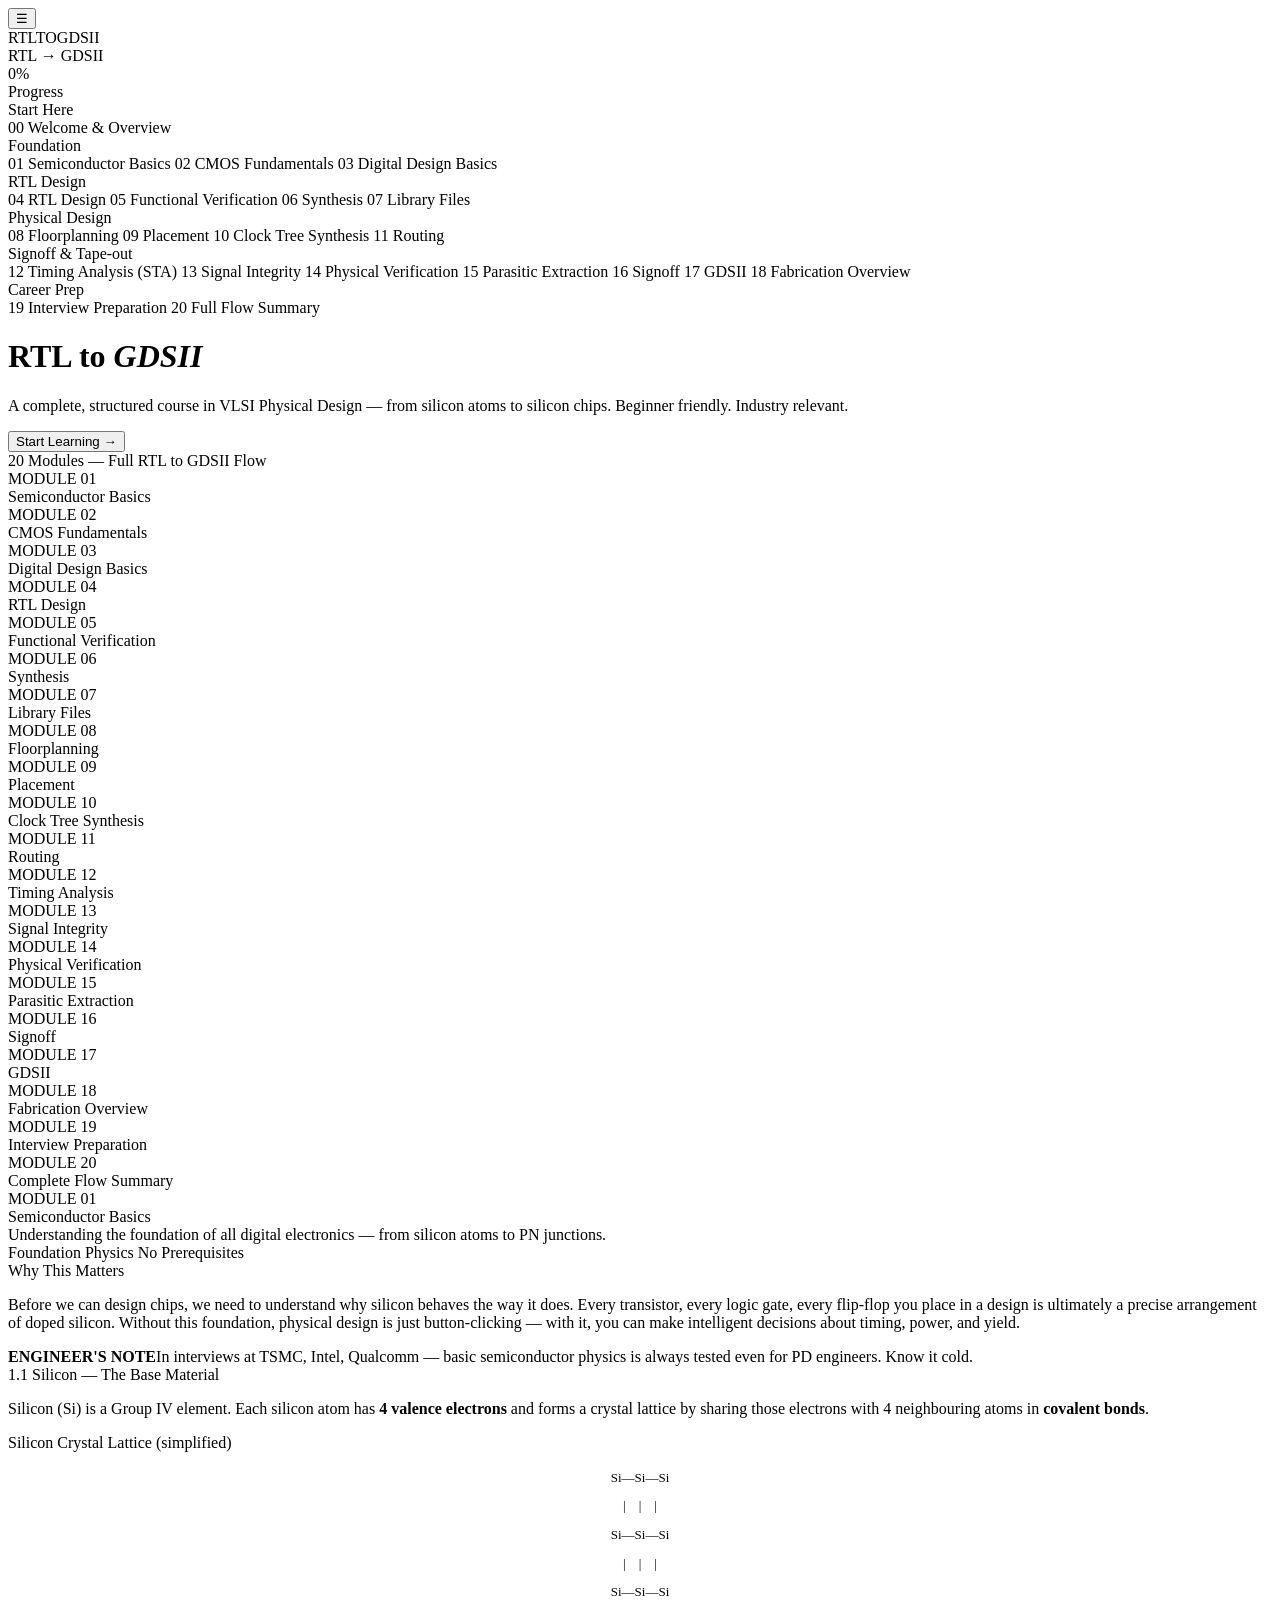
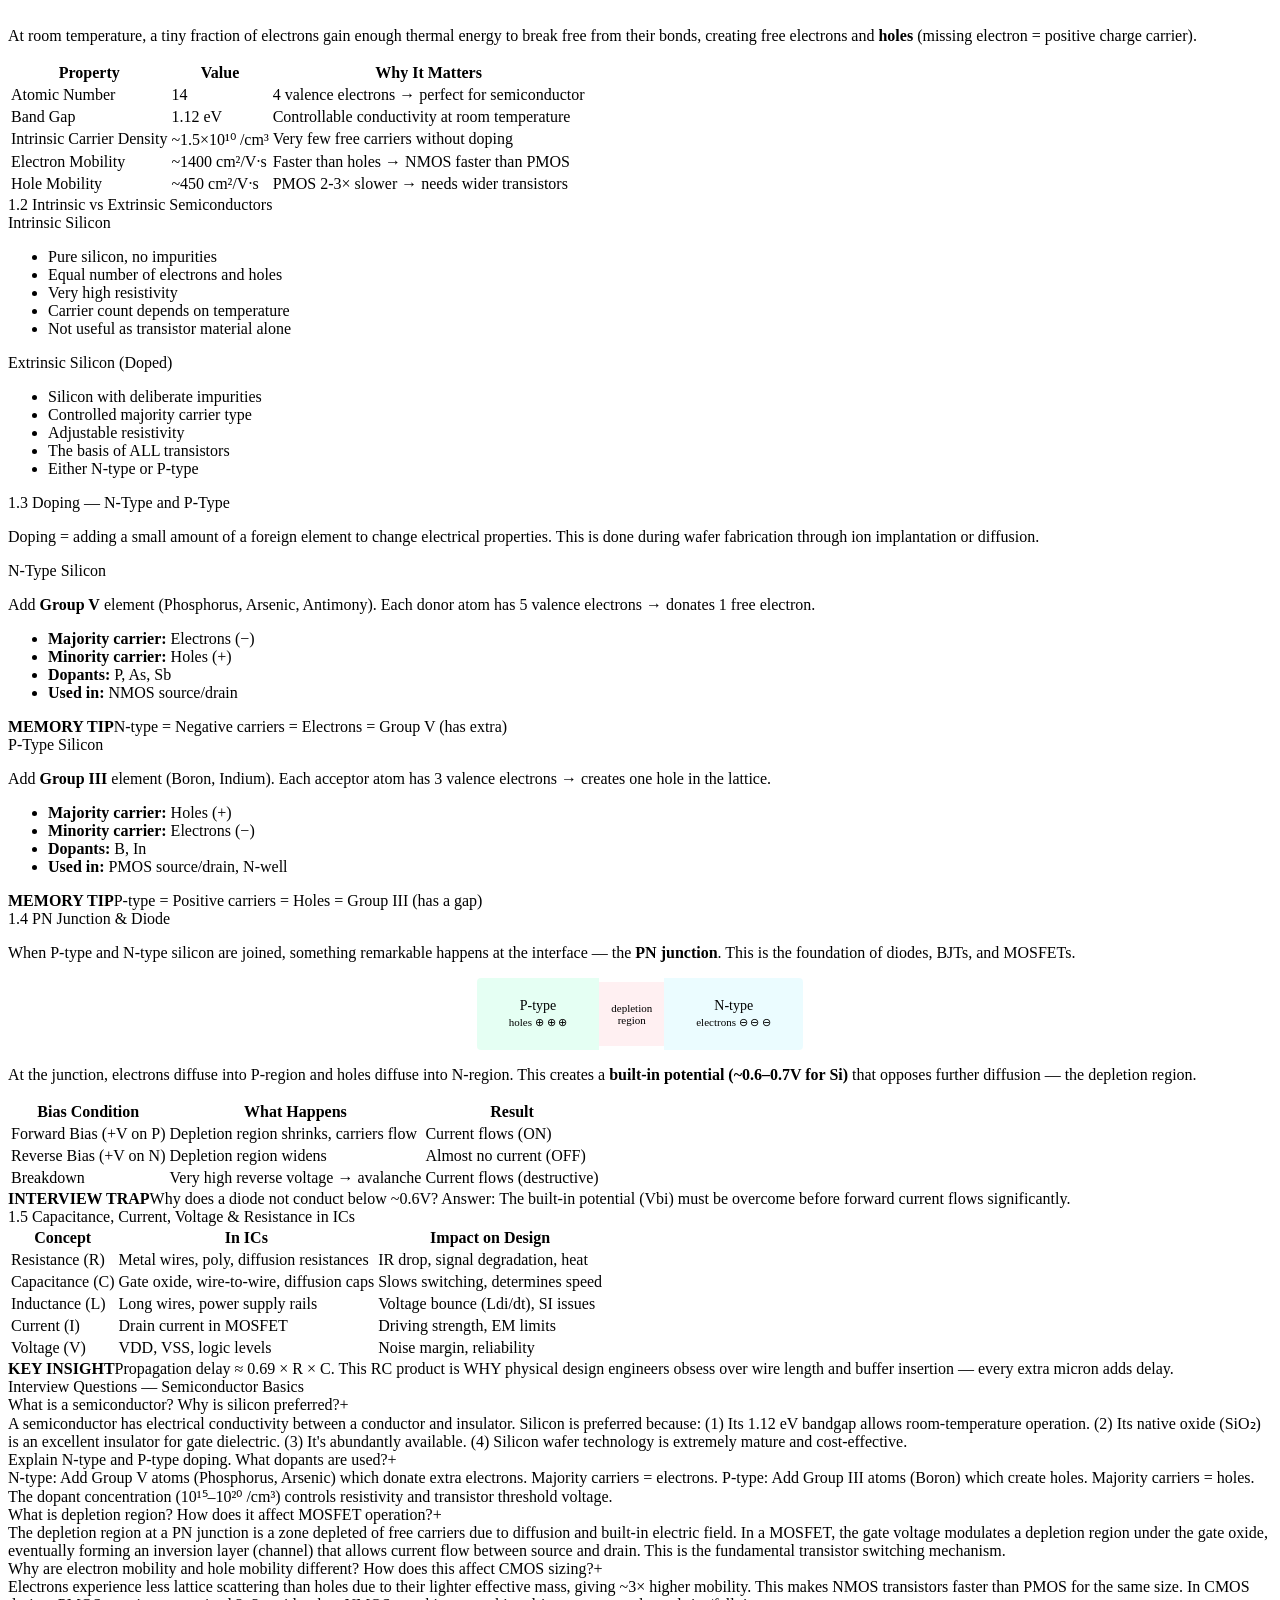
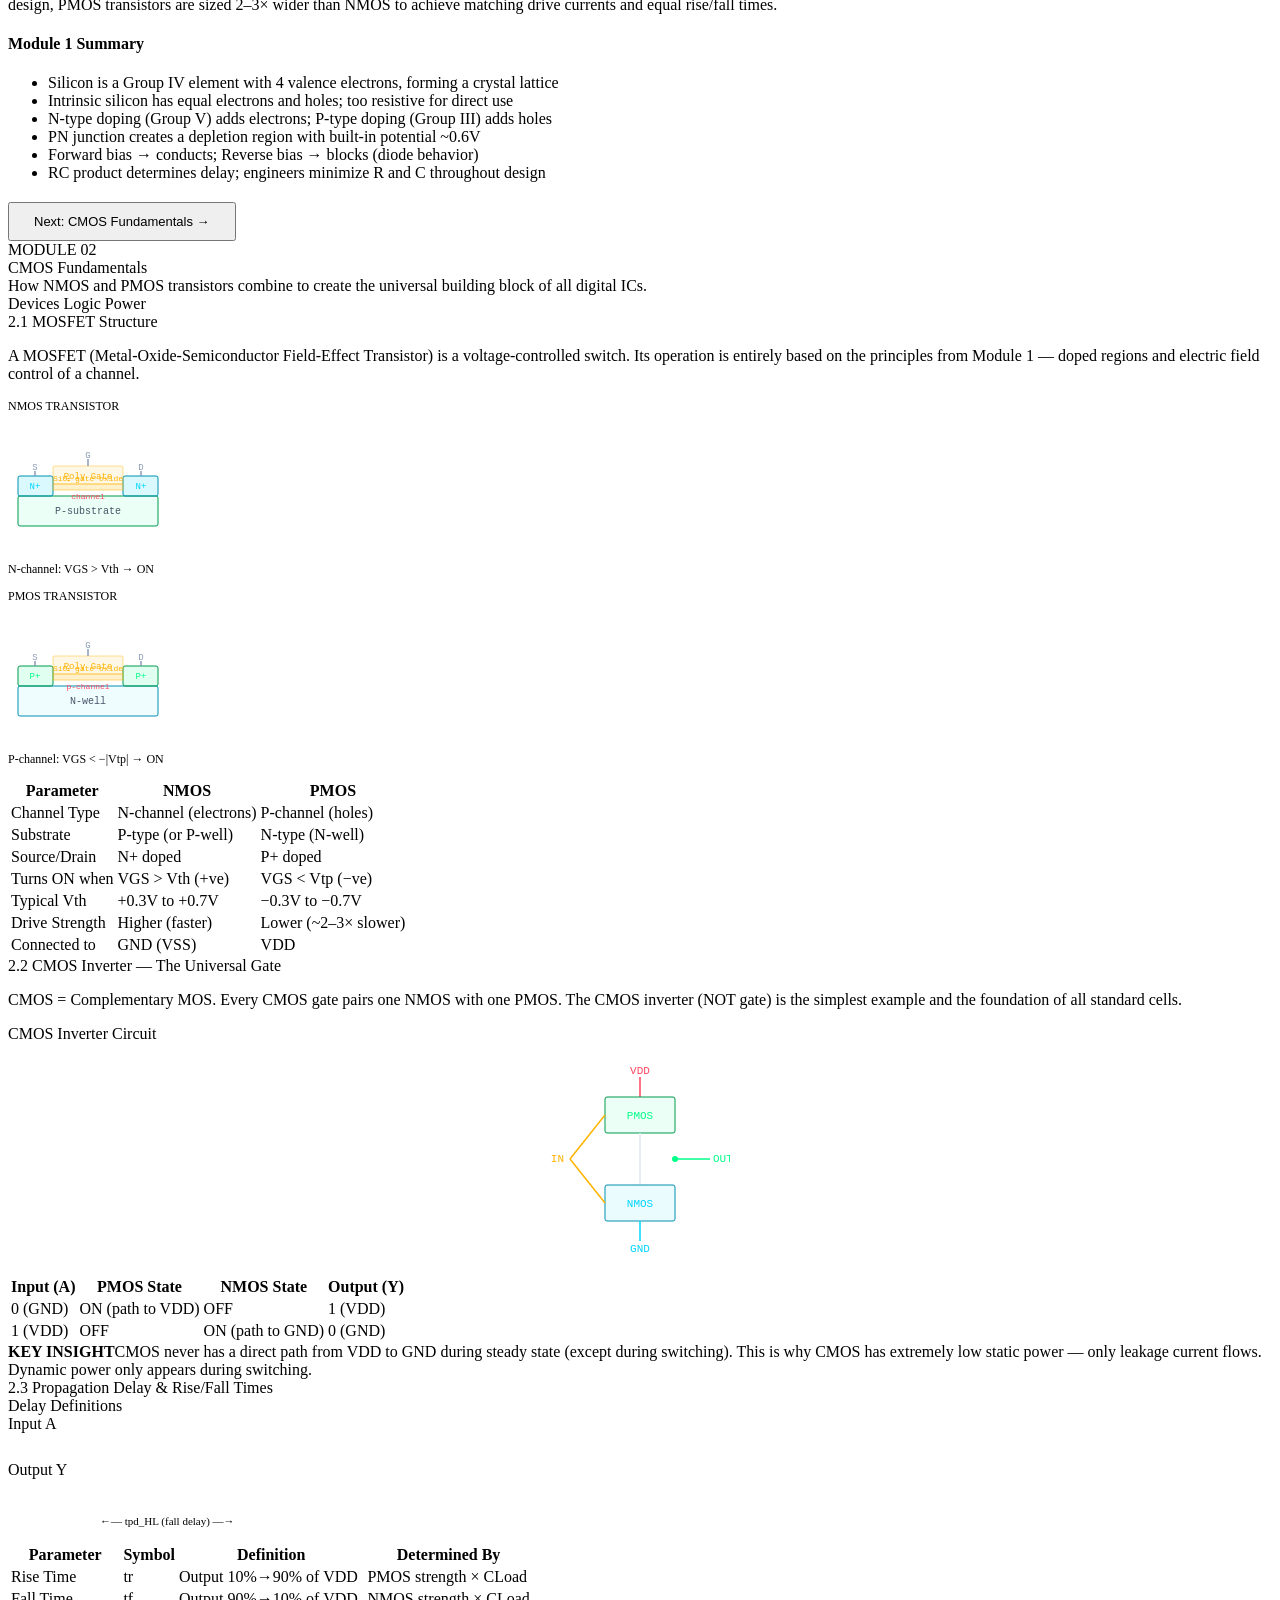
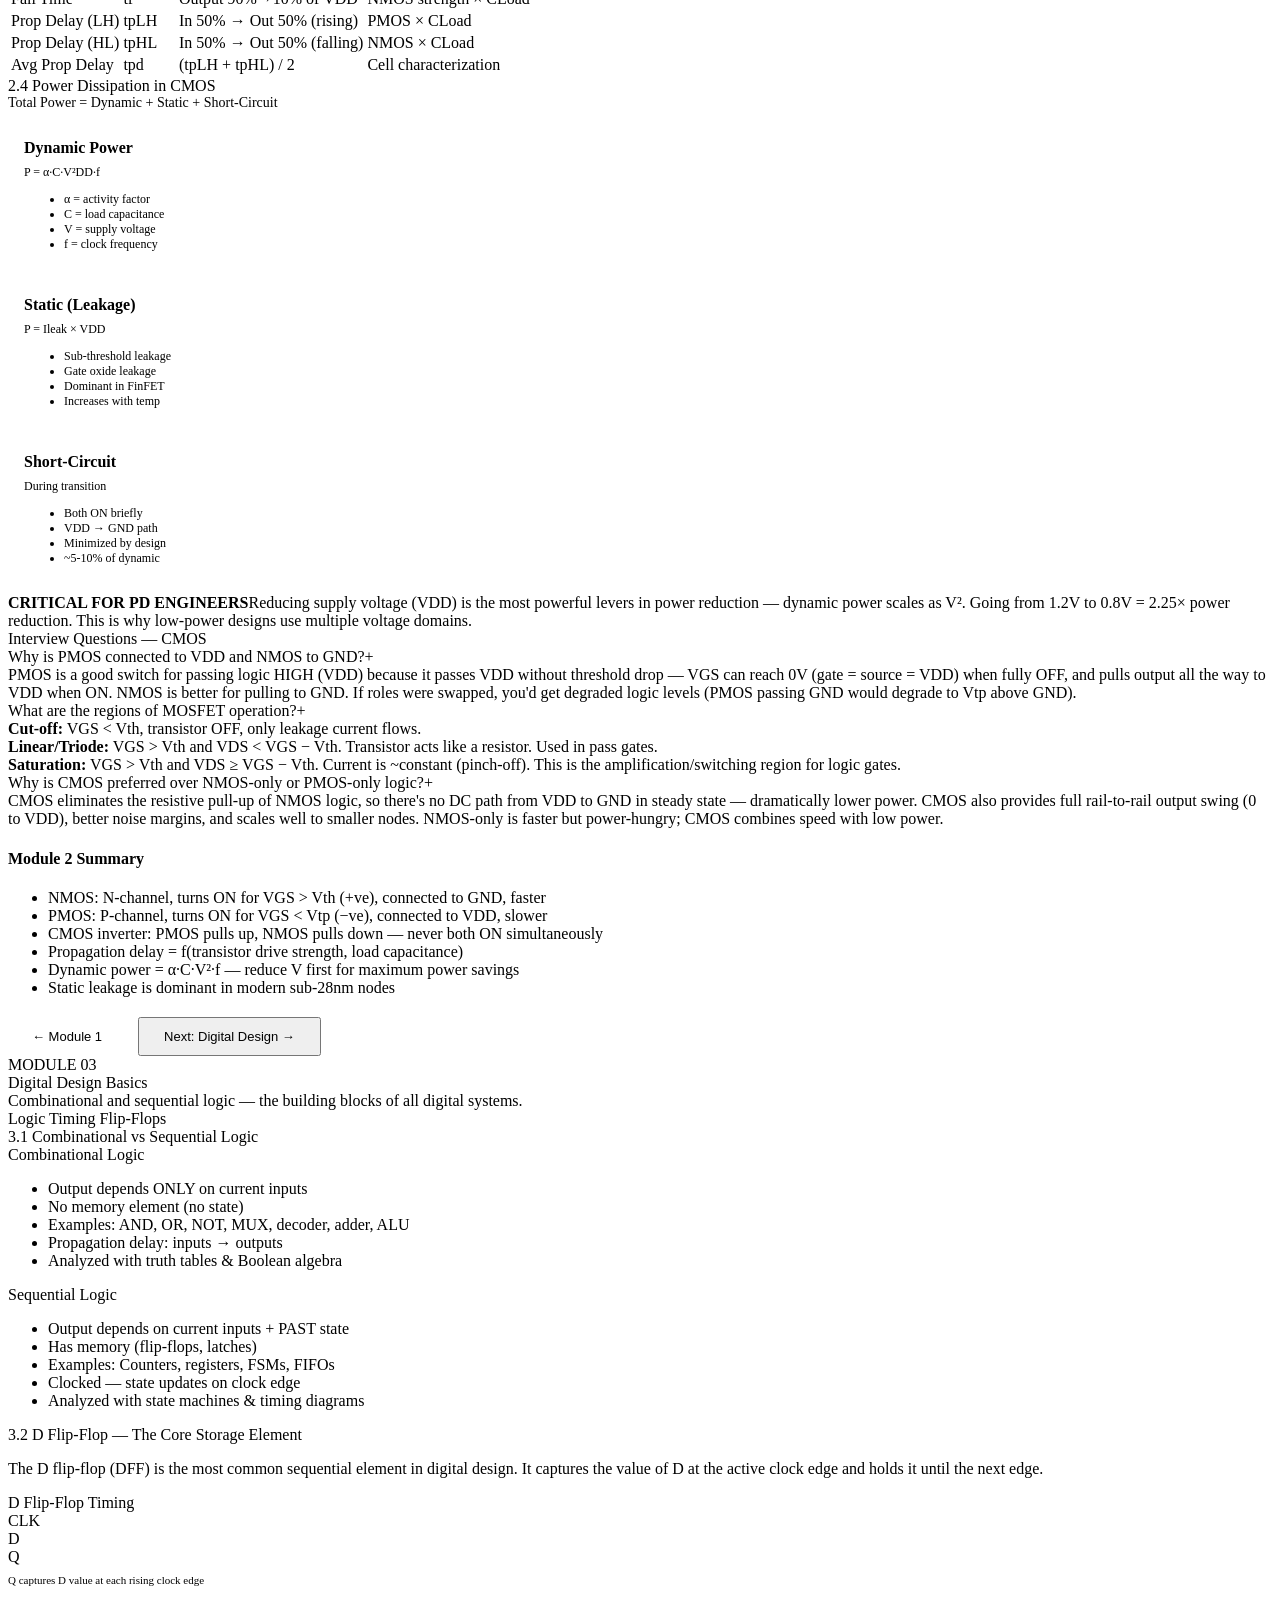
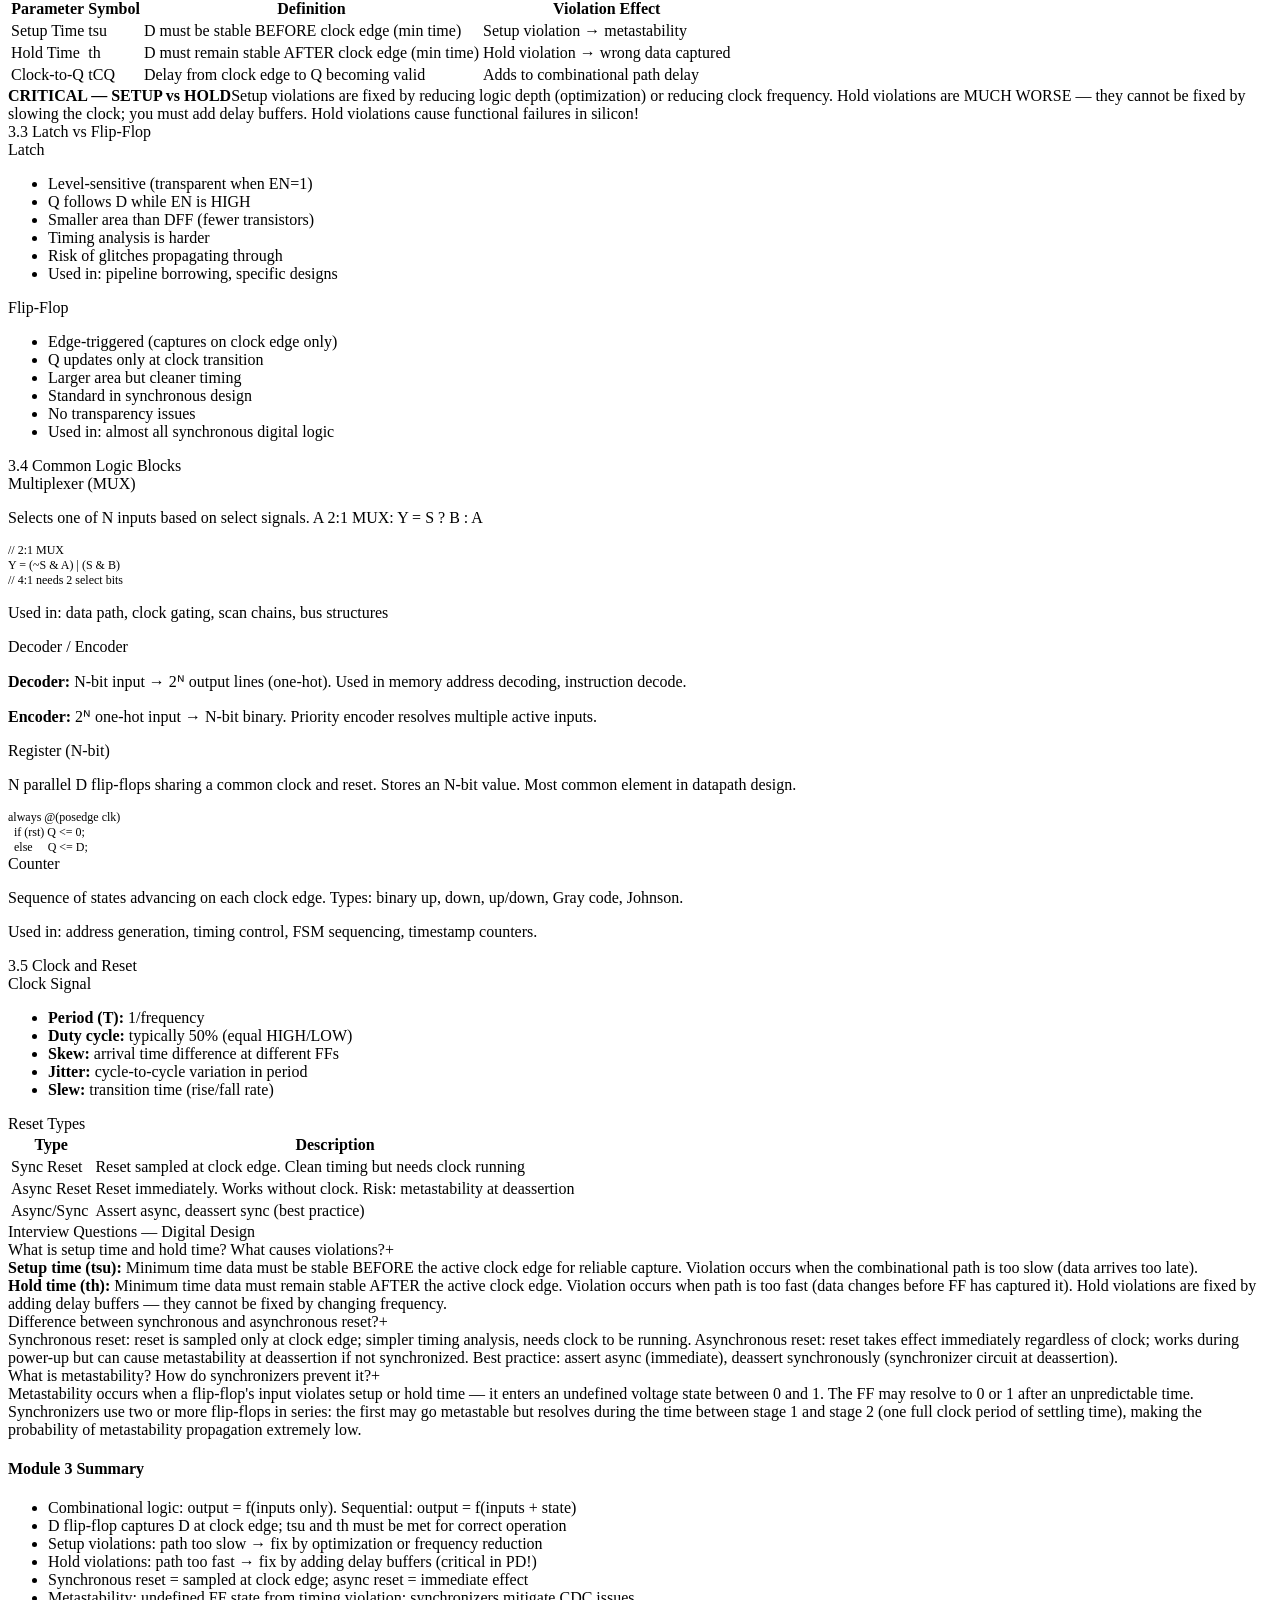
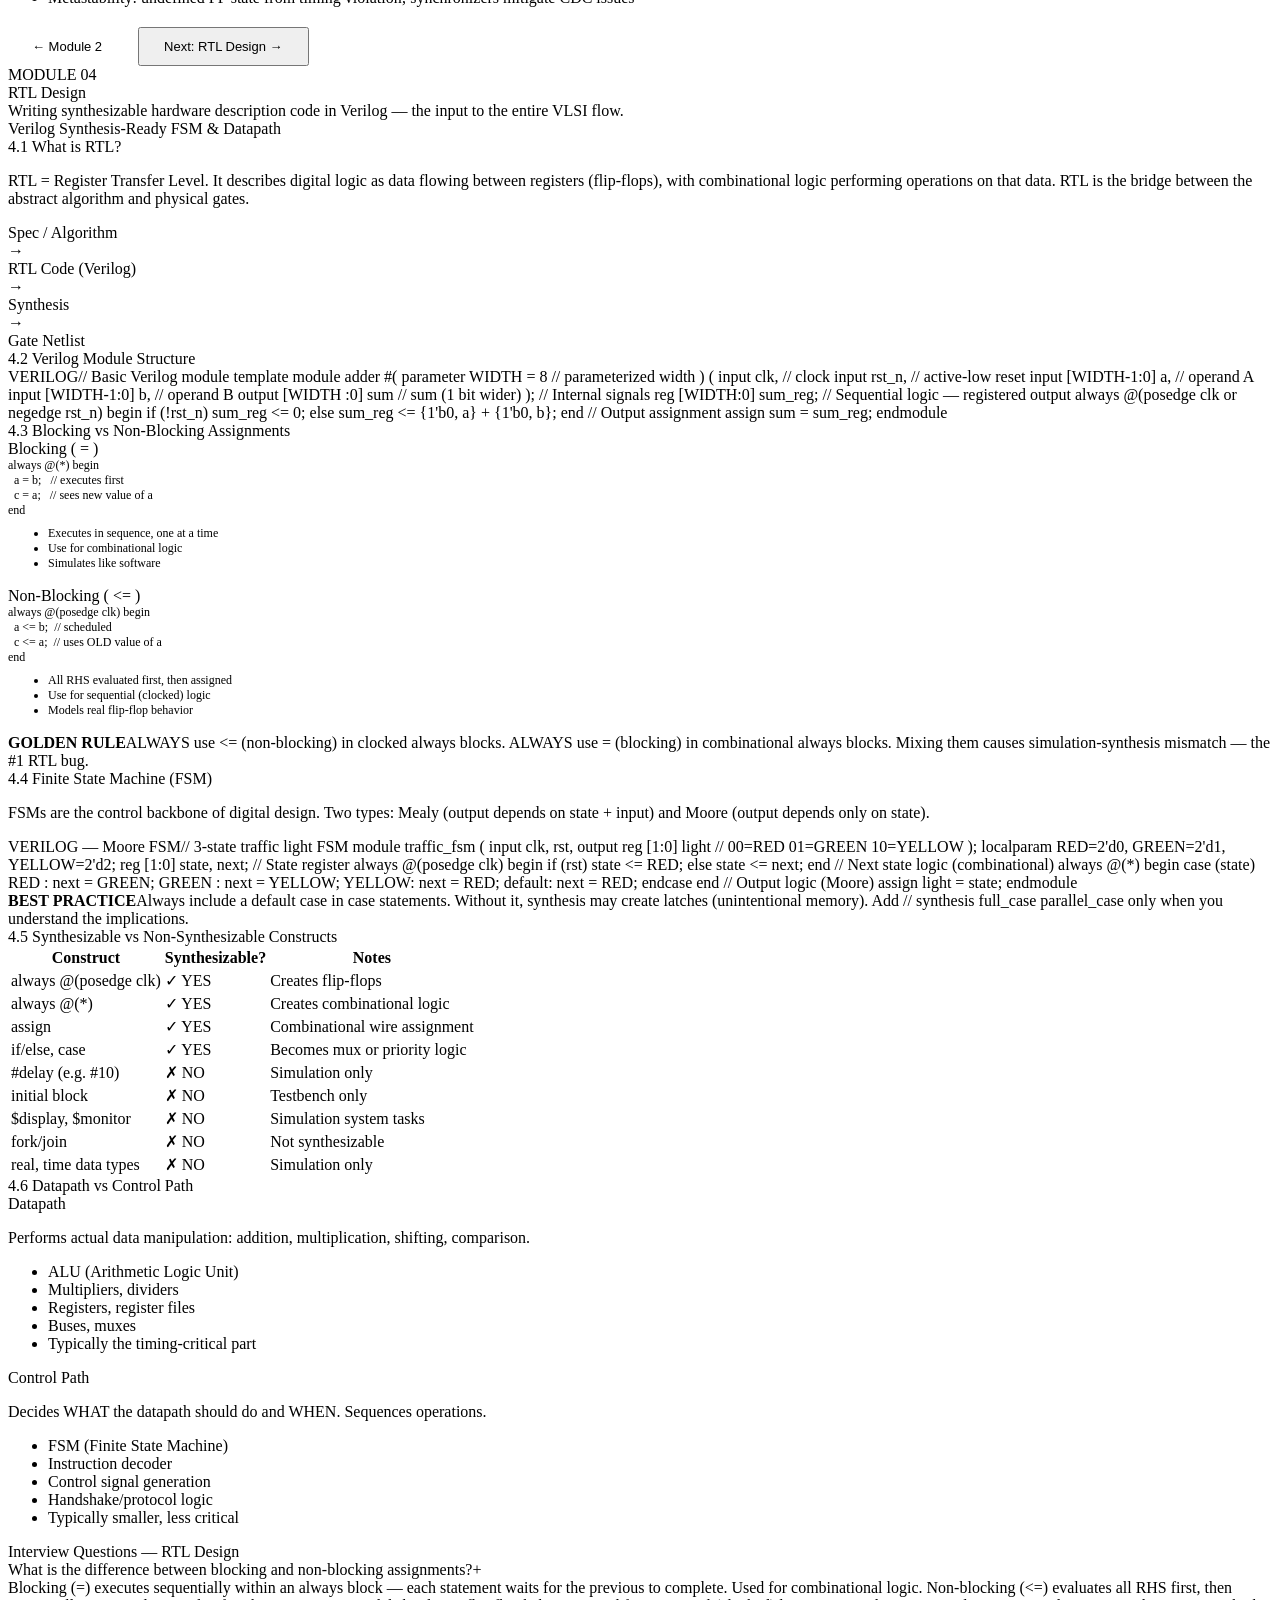
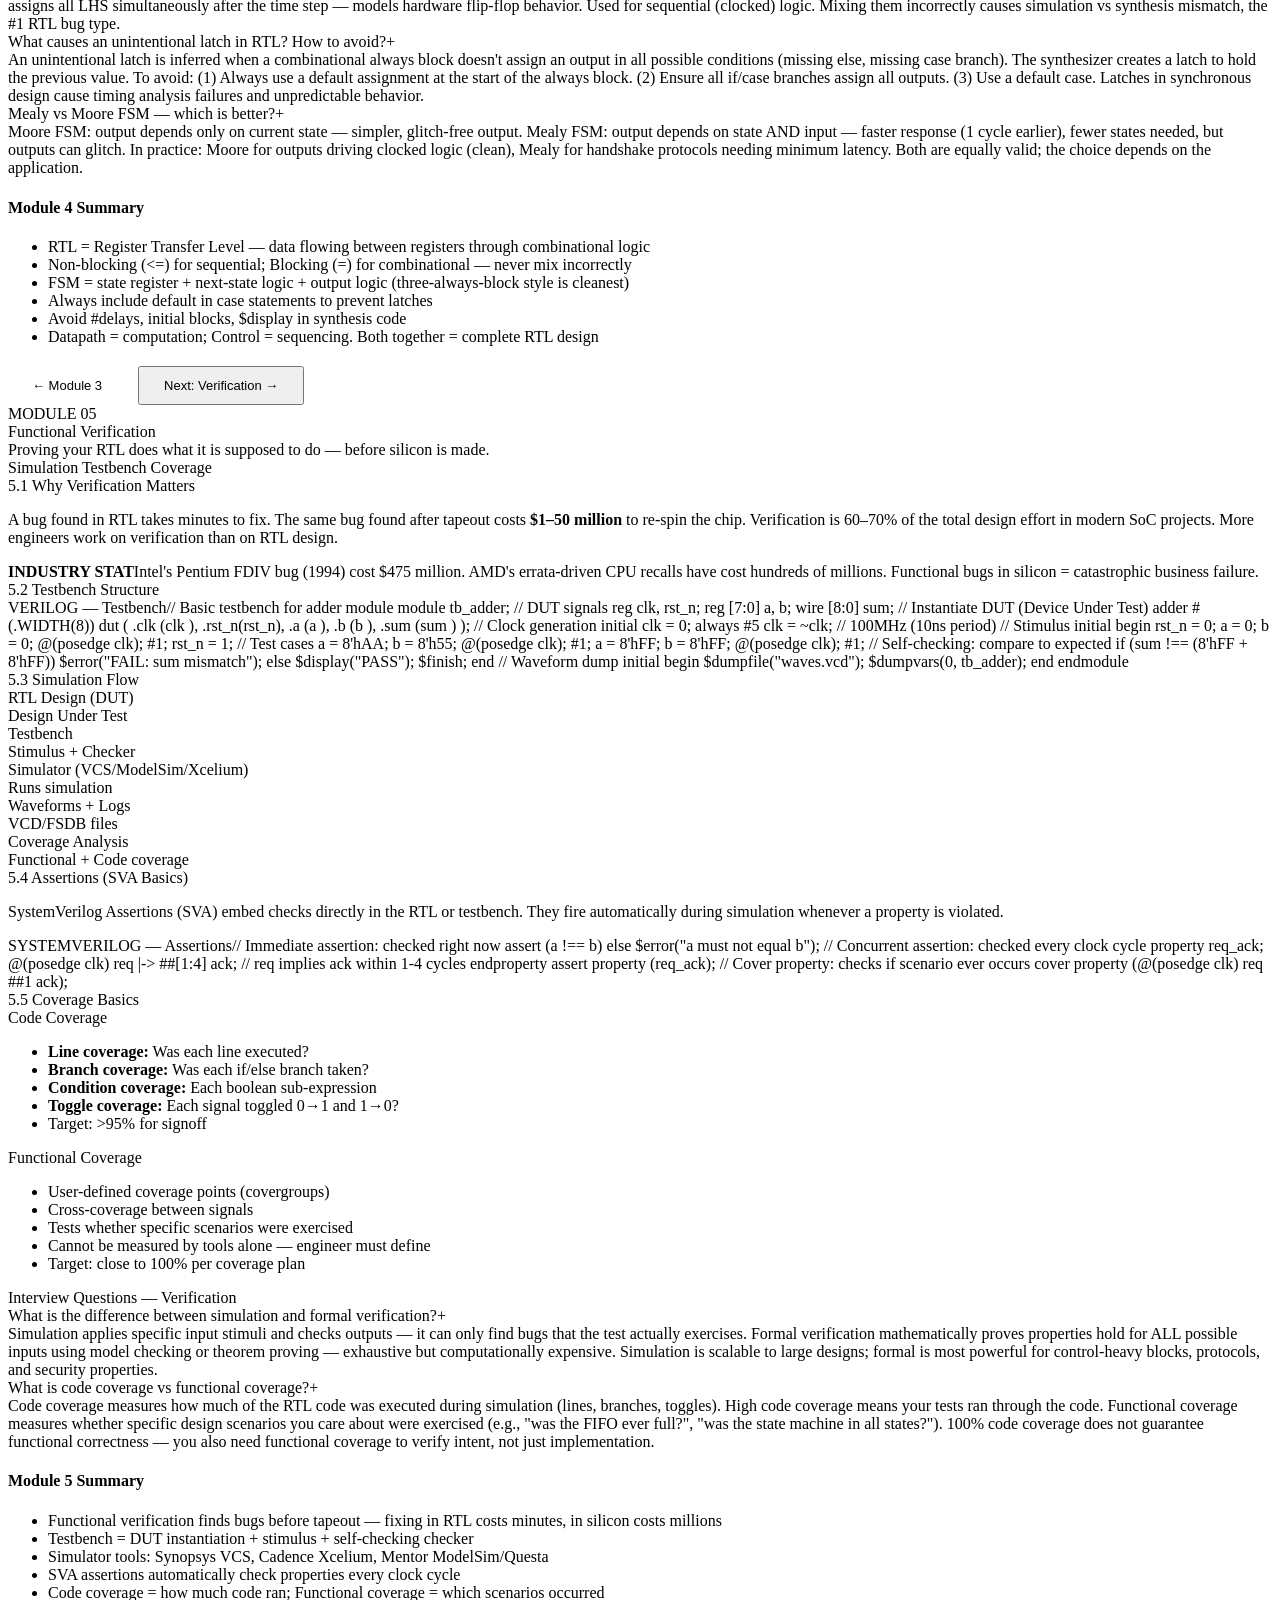
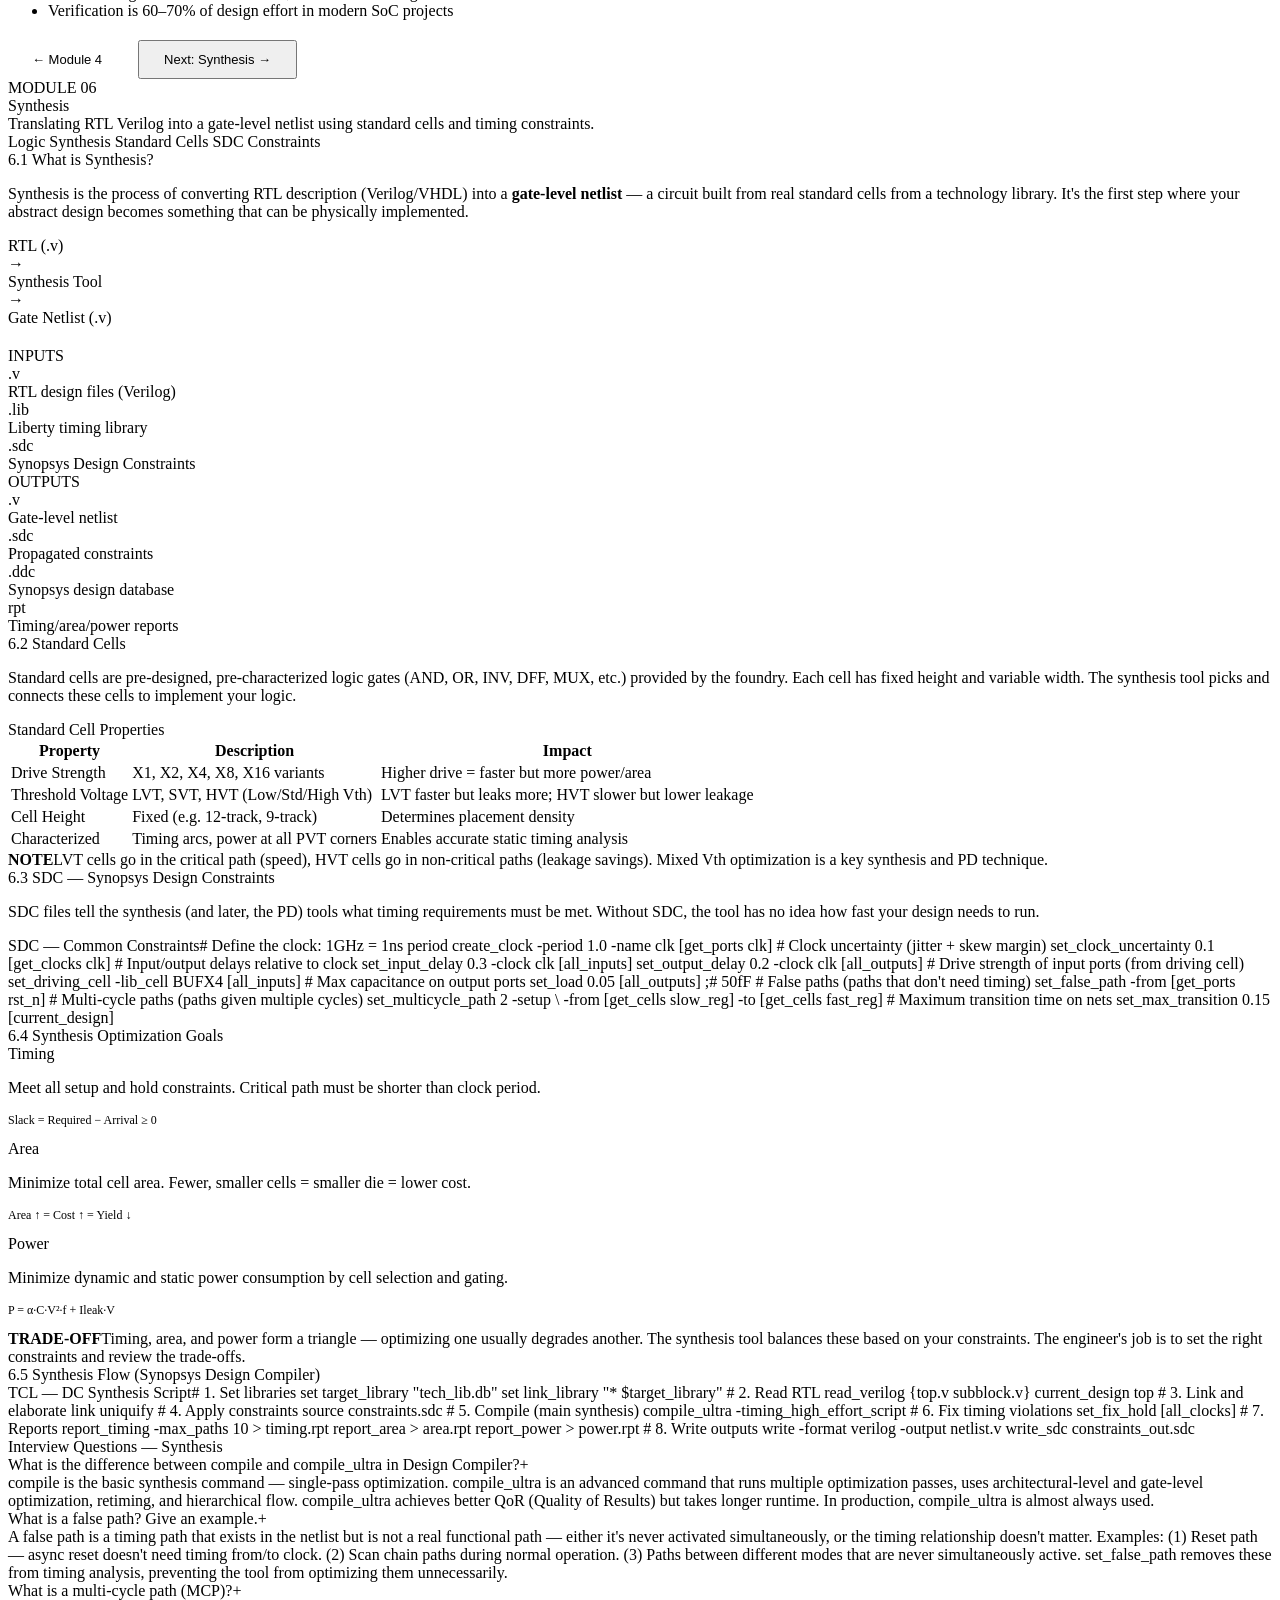
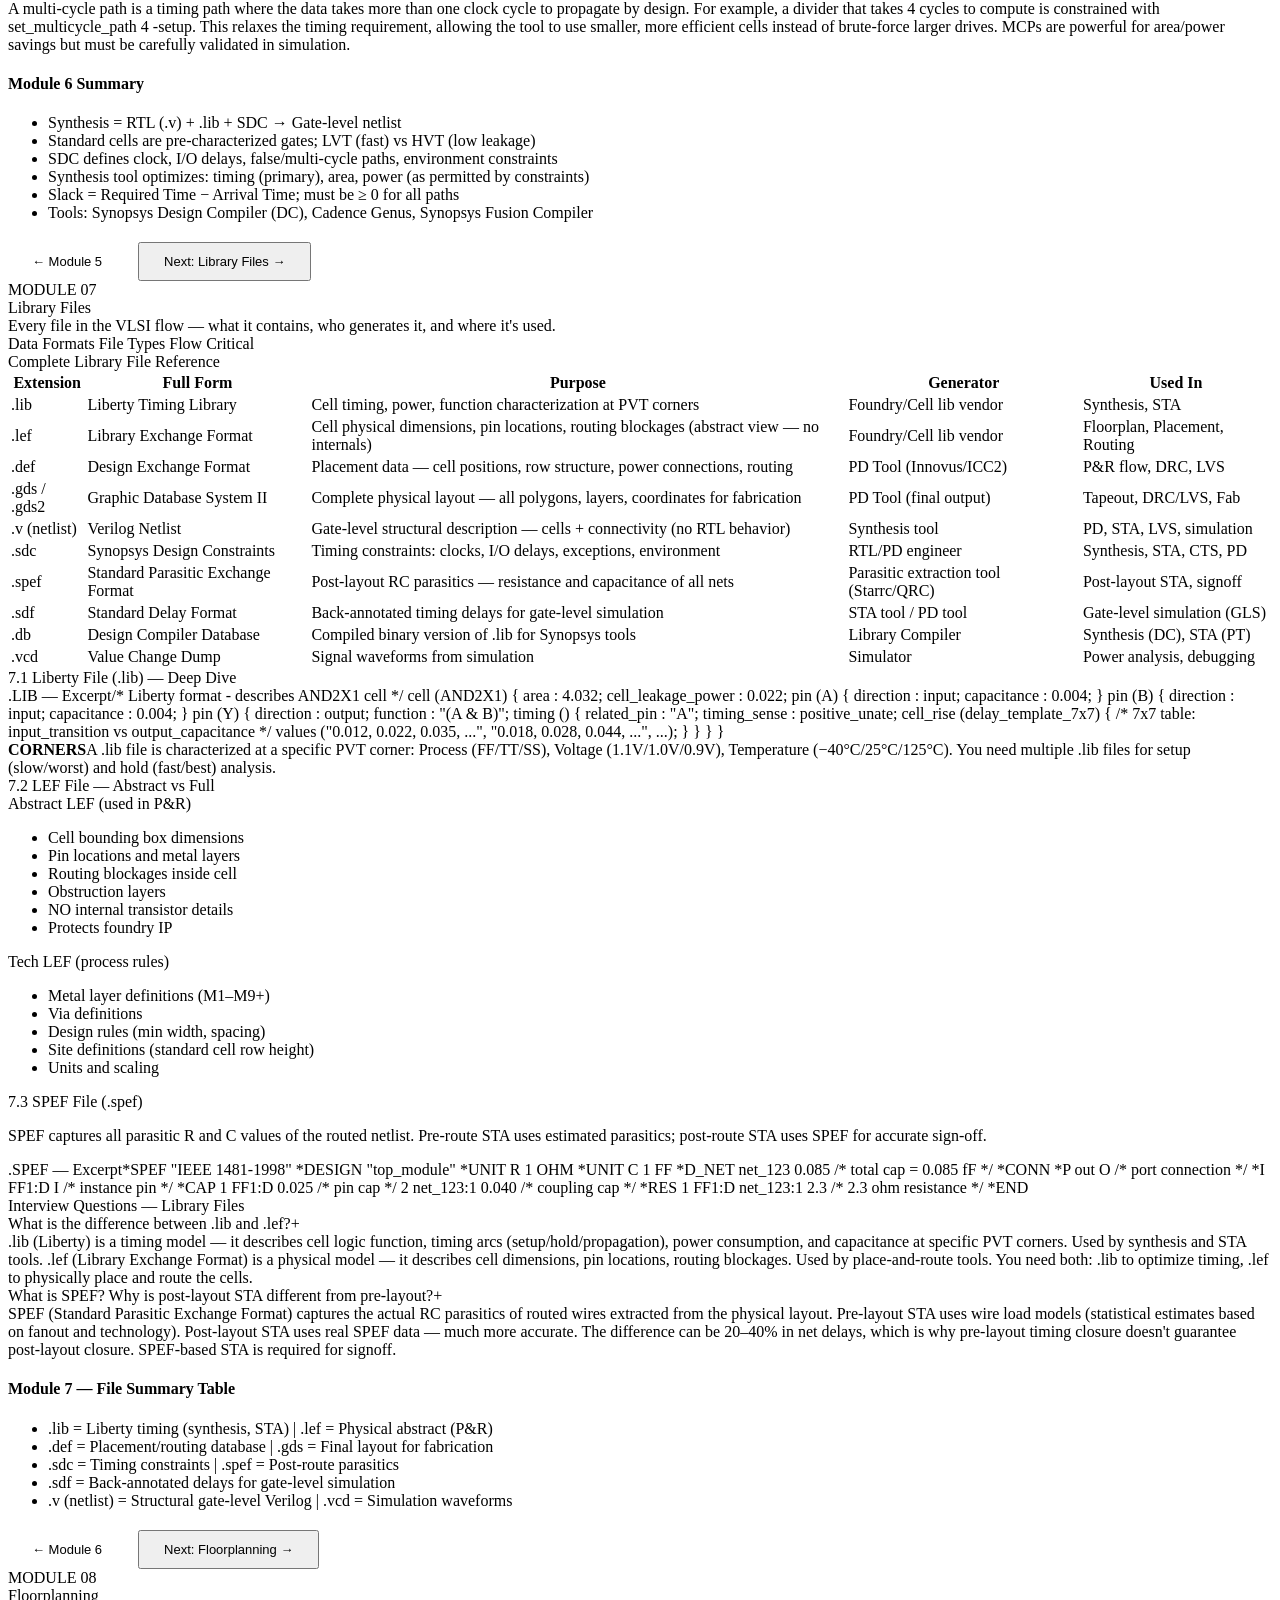
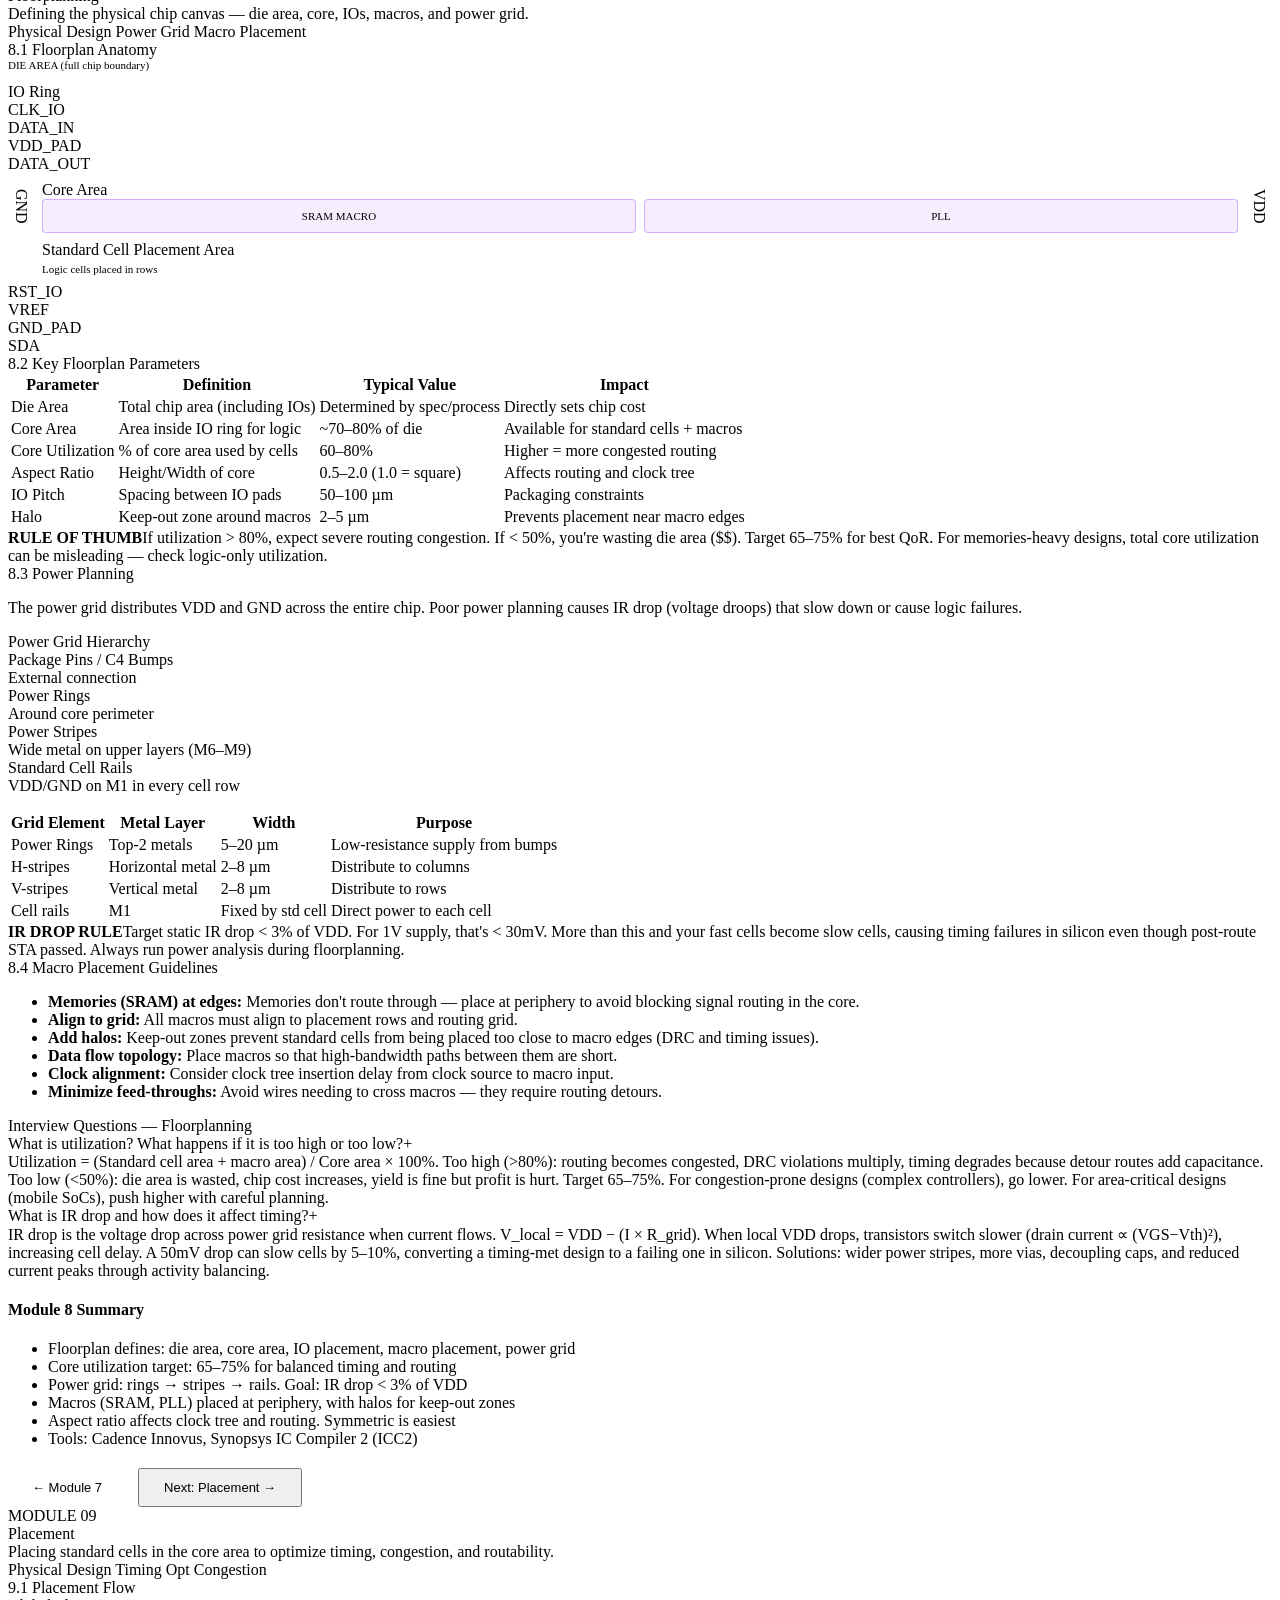
==== src/index.html @ a786f3d6 "Create index.html" ====
<!DOCTYPE html>
<html lang="en">
<head>
<meta charset="UTF-8">
<meta name="viewport" content="width=device-width, initial-scale=1.0">
<title>VLSI Learning Portal — RTL to GDSII Complete Course</title>
<link rel="stylesheet" href="style.css">
</head>
<body>

<!-- ═══════════════════════════════════════════════════════════
     HEADER
═══════════════════════════════════════════════════════════ -->
<header id="header">
  <button id="hamburger" onclick="toggleSidebar()">☰</button>
  <div class="logo">RTL<span>TO</span><span>GDSII</span></div>
  <div class="header-tag">RTL → GDSII</div>
  <div class="header-progress">
    <span id="progress-text">0%</span>
    <div class="progress-bar-outer">
      <div class="progress-bar-inner" id="progress-bar"></div>
    </div>
    <span>Progress</span>
  </div>
</header>

<!-- ═══════════════════════════════════════════════════════════
     SIDEBAR
═══════════════════════════════════════════════════════════ -->
<nav id="sidebar">
  <div class="sidebar-section">
    <div class="sidebar-label">Start Here</div>
    <a class="nav-item active" onclick="showModule('welcome')">
      <span class="num">00</span> Welcome & Overview
    </a>
  </div>
  <div class="sidebar-section">
    <div class="sidebar-label">Foundation</div>
    <a class="nav-item" onclick="showModule('m1')"><span class="num">01</span> Semiconductor Basics</a>
    <a class="nav-item" onclick="showModule('m2')"><span class="num">02</span> CMOS Fundamentals</a>
    <a class="nav-item" onclick="showModule('m3')"><span class="num">03</span> Digital Design Basics</a>
  </div>
  <div class="sidebar-section">
    <div class="sidebar-label">RTL Design</div>
    <a class="nav-item" onclick="showModule('m4')"><span class="num">04</span> RTL Design</a>
    <a class="nav-item" onclick="showModule('m5')"><span class="num">05</span> Functional Verification</a>
    <a class="nav-item" onclick="showModule('m6')"><span class="num">06</span> Synthesis</a>
    <a class="nav-item" onclick="showModule('m7')"><span class="num">07</span> Library Files</a>
  </div>
  <div class="sidebar-section">
    <div class="sidebar-label">Physical Design</div>
    <a class="nav-item" onclick="showModule('m8')"><span class="num">08</span> Floorplanning</a>
    <a class="nav-item" onclick="showModule('m9')"><span class="num">09</span> Placement</a>
    <a class="nav-item" onclick="showModule('m10')"><span class="num">10</span> Clock Tree Synthesis</a>
    <a class="nav-item" onclick="showModule('m11')"><span class="num">11</span> Routing</a>
  </div>
  <div class="sidebar-section">
    <div class="sidebar-label">Signoff & Tape-out</div>
    <a class="nav-item" onclick="showModule('m12')"><span class="num">12</span> Timing Analysis (STA)</a>
    <a class="nav-item" onclick="showModule('m13')"><span class="num">13</span> Signal Integrity</a>
    <a class="nav-item" onclick="showModule('m14')"><span class="num">14</span> Physical Verification</a>
    <a class="nav-item" onclick="showModule('m15')"><span class="num">15</span> Parasitic Extraction</a>
    <a class="nav-item" onclick="showModule('m16')"><span class="num">16</span> Signoff</a>
    <a class="nav-item" onclick="showModule('m17')"><span class="num">17</span> GDSII</a>
    <a class="nav-item" onclick="showModule('m18')"><span class="num">18</span> Fabrication Overview</a>
  </div>
  <div class="sidebar-section">
    <div class="sidebar-label">Career Prep</div>
    <a class="nav-item" onclick="showModule('m19')"><span class="num">19</span> Interview Preparation</a>
    <a class="nav-item" onclick="showModule('m20')"><span class="num">20</span> Full Flow Summary</a>
  </div>
</nav>

<!-- ═══════════════════════════════════════════════════════════
     MAIN CONTENT
═══════════════════════════════════════════════════════════ -->
<main id="main">

<!-- ──────────────────────────────────────────────────────────
     WELCOME PAGE
────────────────────────────────────────────────────────── -->
<div id="welcome" class="module-page active">
  <div class="welcome-hero">
    <h1>RTL</span> to <em>GDSII</em></h1>
    <p>A complete, structured course in VLSI Physical Design — from silicon atoms to silicon chips. Beginner friendly. Industry relevant.</p>
    <button class="start-btn" onclick="showModule('m1')">Start Learning →</button>
  </div>
  <div class="section">
    <div class="section-title">20 Modules — Full RTL to GDSII Flow</div>
    <div class="module-grid">
      <div class="module-card" onclick="showModule('m1')"><div class="module-card-num">MODULE 01</div><div class="module-card-title">Semiconductor Basics</div></div>
      <div class="module-card" onclick="showModule('m2')"><div class="module-card-num">MODULE 02</div><div class="module-card-title">CMOS Fundamentals</div></div>
      <div class="module-card" onclick="showModule('m3')"><div class="module-card-num">MODULE 03</div><div class="module-card-title">Digital Design Basics</div></div>
      <div class="module-card" onclick="showModule('m4')"><div class="module-card-num">MODULE 04</div><div class="module-card-title">RTL Design</div></div>
      <div class="module-card" onclick="showModule('m5')"><div class="module-card-num">MODULE 05</div><div class="module-card-title">Functional Verification</div></div>
      <div class="module-card" onclick="showModule('m6')"><div class="module-card-num">MODULE 06</div><div class="module-card-title">Synthesis</div></div>
      <div class="module-card" onclick="showModule('m7')"><div class="module-card-num">MODULE 07</div><div class="module-card-title">Library Files</div></div>
      <div class="module-card" onclick="showModule('m8')"><div class="module-card-num">MODULE 08</div><div class="module-card-title">Floorplanning</div></div>
      <div class="module-card" onclick="showModule('m9')"><div class="module-card-num">MODULE 09</div><div class="module-card-title">Placement</div></div>
      <div class="module-card" onclick="showModule('m10')"><div class="module-card-num">MODULE 10</div><div class="module-card-title">Clock Tree Synthesis</div></div>
      <div class="module-card" onclick="showModule('m11')"><div class="module-card-num">MODULE 11</div><div class="module-card-title">Routing</div></div>
      <div class="module-card" onclick="showModule('m12')"><div class="module-card-num">MODULE 12</div><div class="module-card-title">Timing Analysis</div></div>
      <div class="module-card" onclick="showModule('m13')"><div class="module-card-num">MODULE 13</div><div class="module-card-title">Signal Integrity</div></div>
      <div class="module-card" onclick="showModule('m14')"><div class="module-card-num">MODULE 14</div><div class="module-card-title">Physical Verification</div></div>
      <div class="module-card" onclick="showModule('m15')"><div class="module-card-num">MODULE 15</div><div class="module-card-title">Parasitic Extraction</div></div>
      <div class="module-card" onclick="showModule('m16')"><div class="module-card-num">MODULE 16</div><div class="module-card-title">Signoff</div></div>
      <div class="module-card" onclick="showModule('m17')"><div class="module-card-num">MODULE 17</div><div class="module-card-title">GDSII</div></div>
      <div class="module-card" onclick="showModule('m18')"><div class="module-card-num">MODULE 18</div><div class="module-card-title">Fabrication Overview</div></div>
      <div class="module-card" onclick="showModule('m19')"><div class="module-card-num">MODULE 19</div><div class="module-card-title">Interview Preparation</div></div>
      <div class="module-card" onclick="showModule('m20')"><div class="module-card-num">MODULE 20</div><div class="module-card-title">Complete Flow Summary</div></div>
    </div>
  </div>
</div>

<!-- ══════════════════════════════════════════════════════════
     MODULE 1 — SEMICONDUCTOR BASICS
══════════════════════════════════════════════════════════ -->
<div id="m1" class="module-page">
  <div class="module-hero">
    <div class="module-num">MODULE 01</div>
    <div class="module-title">Semiconductor Basics</div>
    <div class="module-subtitle">Understanding the foundation of all digital electronics — from silicon atoms to PN junctions.</div>
    <div class="module-badges">
      <span class="badge badge-cyan">Foundation</span>
      <span class="badge badge-green">Physics</span>
      <span class="badge badge-amber">No Prerequisites</span>
    </div>
  </div>

  <div class="section">
    <div class="section-title">Why This Matters</div>
    <p>Before we can design chips, we need to understand why silicon behaves the way it does. Every transistor, every logic gate, every flip-flop you place in a design is ultimately a precise arrangement of doped silicon. Without this foundation, physical design is just button-clicking — with it, you can make intelligent decisions about timing, power, and yield.</p>
    <div class="info-box note"><strong>ENGINEER'S NOTE</strong>In interviews at TSMC, Intel, Qualcomm — basic semiconductor physics is always tested even for PD engineers. Know it cold.</div>
  </div>

  <div class="section">
    <div class="section-title">1.1 Silicon — The Base Material</div>
    <p>Silicon (Si) is a Group IV element. Each silicon atom has <strong>4 valence electrons</strong> and forms a crystal lattice by sharing those electrons with 4 neighbouring atoms in <strong>covalent bonds</strong>.</p>
    <div class="card">
      <div class="card-title">Silicon Crystal Lattice (simplified)</div>
      <div style="font-family:var(--font-mono);font-size:13px;color:var(--text-secondary);line-height:2.2;padding:12px;text-align:center;">
        <span style="color:var(--cyan)">Si</span>—<span style="color:var(--cyan)">Si</span>—<span style="color:var(--cyan)">Si</span><br>
        |&nbsp;&nbsp;&nbsp;&nbsp;|&nbsp;&nbsp;&nbsp;&nbsp;|<br>
        <span style="color:var(--cyan)">Si</span>—<span style="color:var(--cyan)">Si</span>—<span style="color:var(--cyan)">Si</span><br>
        |&nbsp;&nbsp;&nbsp;&nbsp;|&nbsp;&nbsp;&nbsp;&nbsp;|<br>
        <span style="color:var(--cyan)">Si</span>—<span style="color:var(--cyan)">Si</span>—<span style="color:var(--cyan)">Si</span>
      </div>
      <p style="margin-top:8px">At room temperature, a tiny fraction of electrons gain enough thermal energy to break free from their bonds, creating free electrons and <strong>holes</strong> (missing electron = positive charge carrier).</p>
    </div>
    <table class="data-table">
      <tr><th>Property</th><th>Value</th><th>Why It Matters</th></tr>
      <tr><td>Atomic Number</td><td>14</td><td>4 valence electrons → perfect for semiconductor</td></tr>
      <tr><td>Band Gap</td><td>1.12 eV</td><td>Controllable conductivity at room temperature</td></tr>
      <tr><td>Intrinsic Carrier Density</td><td>~1.5×10¹⁰ /cm³</td><td>Very few free carriers without doping</td></tr>
      <tr><td>Electron Mobility</td><td>~1400 cm²/V·s</td><td>Faster than holes → NMOS faster than PMOS</td></tr>
      <tr><td>Hole Mobility</td><td>~450 cm²/V·s</td><td>PMOS 2-3× slower → needs wider transistors</td></tr>
    </table>
  </div>

  <div class="section">
    <div class="section-title">1.2 Intrinsic vs Extrinsic Semiconductors</div>
    <div class="compare-grid">
      <div class="compare-card">
        <div class="compare-card-header cyan">Intrinsic Silicon</div>
        <div class="compare-card-body">
          <ul>
            <li>Pure silicon, no impurities</li>
            <li>Equal number of electrons and holes</li>
            <li>Very high resistivity</li>
            <li>Carrier count depends on temperature</li>
            <li>Not useful as transistor material alone</li>
          </ul>
        </div>
      </div>
      <div class="compare-card">
        <div class="compare-card-header green">Extrinsic Silicon (Doped)</div>
        <div class="compare-card-body">
          <ul>
            <li>Silicon with deliberate impurities</li>
            <li>Controlled majority carrier type</li>
            <li>Adjustable resistivity</li>
            <li>The basis of ALL transistors</li>
            <li>Either N-type or P-type</li>
          </ul>
        </div>
      </div>
    </div>
  </div>

  <div class="section">
    <div class="section-title">1.3 Doping — N-Type and P-Type</div>
    <p>Doping = adding a small amount of a foreign element to change electrical properties. This is done during wafer fabrication through ion implantation or diffusion.</p>
    <div class="grid-2">
      <div class="card">
        <div class="card-title" style="color:var(--cyan)">N-Type Silicon</div>
        <p>Add <strong>Group V</strong> element (Phosphorus, Arsenic, Antimony). Each donor atom has 5 valence electrons → donates 1 free electron.</p>
        <ul class="content-list">
          <li><strong>Majority carrier:</strong> Electrons (−)</li>
          <li><strong>Minority carrier:</strong> Holes (+)</li>
          <li><strong>Dopants:</strong> P, As, Sb</li>
          <li><strong>Used in:</strong> NMOS source/drain</li>
        </ul>
        <div class="info-box note"><strong>MEMORY TIP</strong>N-type = Negative carriers = Electrons = Group V (has extra)</div>
      </div>
      <div class="card">
        <div class="card-title" style="color:var(--green)">P-Type Silicon</div>
        <p>Add <strong>Group III</strong> element (Boron, Indium). Each acceptor atom has 3 valence electrons → creates one hole in the lattice.</p>
        <ul class="content-list">
          <li><strong>Majority carrier:</strong> Holes (+)</li>
          <li><strong>Minority carrier:</strong> Electrons (−)</li>
          <li><strong>Dopants:</strong> B, In</li>
          <li><strong>Used in:</strong> PMOS source/drain, N-well</li>
        </ul>
        <div class="info-box note"><strong>MEMORY TIP</strong>P-type = Positive carriers = Holes = Group III (has a gap)</div>
      </div>
    </div>
  </div>

  <div class="section">
    <div class="section-title">1.4 PN Junction & Diode</div>
    <p>When P-type and N-type silicon are joined, something remarkable happens at the interface — the <strong>PN junction</strong>. This is the foundation of diodes, BJTs, and MOSFETs.</p>
    <div class="card">
      <div style="display:flex;align-items:center;gap:0;justify-content:center;margin:16px 0;font-family:var(--font-mono);font-size:14px;">
        <div style="background:rgba(0,255,136,0.1);border:1px solid var(--green-dim);padding:20px 32px;border-radius:4px 0 0 4px;color:var(--green);text-align:center;">
          P-type<br><span style="font-size:11px;color:var(--text-dim)">holes ⊕ ⊕ ⊕</span>
        </div>
        <div style="background:rgba(255,69,96,0.08);border:1px dashed var(--red);padding:20px 12px;color:var(--red);font-size:11px;text-align:center;z-index:1;">
          depletion<br>region
        </div>
        <div style="background:rgba(0,212,255,0.08);border:1px solid var(--cyan-dim);padding:20px 32px;border-radius:0 4px 4px 0;color:var(--cyan);text-align:center;">
          N-type<br><span style="font-size:11px;color:var(--text-dim)">electrons ⊖ ⊖ ⊖</span>
        </div>
      </div>
      <p>At the junction, electrons diffuse into P-region and holes diffuse into N-region. This creates a <strong>built-in potential (~0.6–0.7V for Si)</strong> that opposes further diffusion — the depletion region.</p>
    </div>
    <table class="data-table">
      <tr><th>Bias Condition</th><th>What Happens</th><th>Result</th></tr>
      <tr><td>Forward Bias (+V on P)</td><td>Depletion region shrinks, carriers flow</td><td>Current flows (ON)</td></tr>
      <tr><td>Reverse Bias (+V on N)</td><td>Depletion region widens</td><td>Almost no current (OFF)</td></tr>
      <tr><td>Breakdown</td><td>Very high reverse voltage → avalanche</td><td>Current flows (destructive)</td></tr>
    </table>
    <div class="info-box warn"><strong>INTERVIEW TRAP</strong>Why does a diode not conduct below ~0.6V? Answer: The built-in potential (Vbi) must be overcome before forward current flows significantly.</div>
  </div>

  <div class="section">
    <div class="section-title">1.5 Capacitance, Current, Voltage & Resistance in ICs</div>
    <table class="data-table">
      <tr><th>Concept</th><th>In ICs</th><th>Impact on Design</th></tr>
      <tr><td>Resistance (R)</td><td>Metal wires, poly, diffusion resistances</td><td>IR drop, signal degradation, heat</td></tr>
      <tr><td>Capacitance (C)</td><td>Gate oxide, wire-to-wire, diffusion caps</td><td>Slows switching, determines speed</td></tr>
      <tr><td>Inductance (L)</td><td>Long wires, power supply rails</td><td>Voltage bounce (Ldi/dt), SI issues</td></tr>
      <tr><td>Current (I)</td><td>Drain current in MOSFET</td><td>Driving strength, EM limits</td></tr>
      <tr><td>Voltage (V)</td><td>VDD, VSS, logic levels</td><td>Noise margin, reliability</td></tr>
    </table>
    <div class="info-box tip"><strong>KEY INSIGHT</strong>Propagation delay ≈ 0.69 × R × C. This RC product is WHY physical design engineers obsess over wire length and buffer insertion — every extra micron adds delay.</div>
  </div>

  <div class="section">
    <div class="section-title green">Interview Questions — Semiconductor Basics</div>
    <div class="accordion-item">
      <div class="accordion-header" onclick="toggleAccordion(this)"><span>What is a semiconductor? Why is silicon preferred?</span><span class="icon">+</span></div>
      <div class="accordion-body"><div class="accordion-inner">A semiconductor has electrical conductivity between a conductor and insulator. Silicon is preferred because: (1) Its 1.12 eV bandgap allows room-temperature operation. (2) Its native oxide (SiO₂) is an excellent insulator for gate dielectric. (3) It's abundantly available. (4) Silicon wafer technology is extremely mature and cost-effective.</div></div>
    </div>
    <div class="accordion-item">
      <div class="accordion-header" onclick="toggleAccordion(this)"><span>Explain N-type and P-type doping. What dopants are used?</span><span class="icon">+</span></div>
      <div class="accordion-body"><div class="accordion-inner">N-type: Add Group V atoms (Phosphorus, Arsenic) which donate extra electrons. Majority carriers = electrons. P-type: Add Group III atoms (Boron) which create holes. Majority carriers = holes. The dopant concentration (10¹⁵–10²⁰ /cm³) controls resistivity and transistor threshold voltage.</div></div>
    </div>
    <div class="accordion-item">
      <div class="accordion-header" onclick="toggleAccordion(this)"><span>What is depletion region? How does it affect MOSFET operation?</span><span class="icon">+</span></div>
      <div class="accordion-body"><div class="accordion-inner">The depletion region at a PN junction is a zone depleted of free carriers due to diffusion and built-in electric field. In a MOSFET, the gate voltage modulates a depletion region under the gate oxide, eventually forming an inversion layer (channel) that allows current flow between source and drain. This is the fundamental transistor switching mechanism.</div></div>
    </div>
    <div class="accordion-item">
      <div class="accordion-header" onclick="toggleAccordion(this)"><span>Why are electron mobility and hole mobility different? How does this affect CMOS sizing?</span><span class="icon">+</span></div>
      <div class="accordion-body"><div class="accordion-inner">Electrons experience less lattice scattering than holes due to their lighter effective mass, giving ~3× higher mobility. This makes NMOS transistors faster than PMOS for the same size. In CMOS design, PMOS transistors are sized 2–3× wider than NMOS to achieve matching drive currents and equal rise/fall times.</div></div>
    </div>
  </div>

  <div class="summary-box">
    <h4>Module 1 Summary</h4>
    <ul>
      <li>Silicon is a Group IV element with 4 valence electrons, forming a crystal lattice</li>
      <li>Intrinsic silicon has equal electrons and holes; too resistive for direct use</li>
      <li>N-type doping (Group V) adds electrons; P-type doping (Group III) adds holes</li>
      <li>PN junction creates a depletion region with built-in potential ~0.6V</li>
      <li>Forward bias → conducts; Reverse bias → blocks (diode behavior)</li>
      <li>RC product determines delay; engineers minimize R and C throughout design</li>
    </ul>
  </div>
  <div style="display:flex;gap:12px;margin-top:20px;">
    <button class="start-btn" style="font-size:13px;padding:10px 24px;" onclick="showModule('m2')">Next: CMOS Fundamentals →</button>
  </div>
</div>

<!-- ══════════════════════════════════════════════════════════
     MODULE 2 — CMOS FUNDAMENTALS
══════════════════════════════════════════════════════════ -->
<div id="m2" class="module-page">
  <div class="module-hero">
    <div class="module-num">MODULE 02</div>
    <div class="module-title">CMOS Fundamentals</div>
    <div class="module-subtitle">How NMOS and PMOS transistors combine to create the universal building block of all digital ICs.</div>
    <div class="module-badges">
      <span class="badge badge-cyan">Devices</span>
      <span class="badge badge-green">Logic</span>
      <span class="badge badge-amber">Power</span>
    </div>
  </div>

  <div class="section">
    <div class="section-title">2.1 MOSFET Structure</div>
    <p>A MOSFET (Metal-Oxide-Semiconductor Field-Effect Transistor) is a voltage-controlled switch. Its operation is entirely based on the principles from Module 1 — doped regions and electric field control of a channel.</p>
    <div class="transistor-wrap">
      <div class="transistor-card">
        <div style="font-family:var(--font-mono);font-size:12px;color:var(--cyan);margin-bottom:12px;">NMOS TRANSISTOR</div>
        <svg class="mos-svg" width="160" height="120" viewBox="0 0 160 120">
          <!-- substrate -->
          <rect x="10" y="70" width="140" height="30" fill="rgba(0,255,136,0.08)" stroke="#00994d" stroke-width="1" rx="2"/>
          <text x="80" y="88" fill="#4a5568" font-size="10" text-anchor="middle" font-family="monospace">P-substrate</text>
          <!-- source -->
          <rect x="10" y="50" width="35" height="20" fill="rgba(0,212,255,0.15)" stroke="#0090b0" stroke-width="1" rx="2"/>
          <text x="27" y="63" fill="#00d4ff" font-size="9" text-anchor="middle" font-family="monospace">N+</text>
          <text x="27" y="44" fill="#8b9bb4" font-size="9" text-anchor="middle" font-family="monospace">S</text>
          <line x1="27" y1="45" x2="27" y2="50" stroke="#8b9bb4" stroke-width="1.5"/>
          <!-- drain -->
          <rect x="115" y="50" width="35" height="20" fill="rgba(0,212,255,0.15)" stroke="#0090b0" stroke-width="1" rx="2"/>
          <text x="133" y="63" fill="#00d4ff" font-size="9" text-anchor="middle" font-family="monospace">N+</text>
          <text x="133" y="44" fill="#8b9bb4" font-size="9" text-anchor="middle" font-family="monospace">D</text>
          <line x1="133" y1="45" x2="133" y2="50" stroke="#8b9bb4" stroke-width="1.5"/>
          <!-- gate oxide -->
          <rect x="45" y="58" width="70" height="6" fill="rgba(255,179,0,0.2)" stroke="rgba(255,179,0,0.5)" stroke-width="1"/>
          <text x="80" y="55" fill="#ffb300" font-size="8" text-anchor="middle" font-family="monospace">SiO₂ gate oxide</text>
          <!-- gate -->
          <rect x="45" y="40" width="70" height="18" fill="rgba(255,179,0,0.1)" stroke="rgba(255,179,0,0.4)" stroke-width="1" rx="1"/>
          <text x="80" y="53" fill="#ffb300" font-size="9" text-anchor="middle" font-family="monospace">Poly Gate</text>
          <text x="80" y="32" fill="#8b9bb4" font-size="9" text-anchor="middle" font-family="monospace">G</text>
          <line x1="80" y1="33" x2="80" y2="40" stroke="#8b9bb4" stroke-width="1.5"/>
          <!-- channel arrow -->
          <text x="80" y="73" fill="#ff4560" font-size="8" text-anchor="middle" font-family="monospace">channel</text>
        </svg>
        <p style="font-size:12px;color:var(--text-dim)">N-channel: VGS > Vth → ON</p>
      </div>
      <div class="transistor-card">
        <div style="font-family:var(--font-mono);font-size:12px;color:var(--green);margin-bottom:12px;">PMOS TRANSISTOR</div>
        <svg class="mos-svg" width="160" height="120" viewBox="0 0 160 120">
          <rect x="10" y="70" width="140" height="30" fill="rgba(0,212,255,0.06)" stroke="#0090b0" stroke-width="1" rx="2"/>
          <text x="80" y="88" fill="#4a5568" font-size="10" text-anchor="middle" font-family="monospace">N-well</text>
          <rect x="10" y="50" width="35" height="20" fill="rgba(0,255,136,0.12)" stroke="#00994d" stroke-width="1" rx="2"/>
          <text x="27" y="63" fill="#00ff88" font-size="9" text-anchor="middle" font-family="monospace">P+</text>
          <text x="27" y="44" fill="#8b9bb4" font-size="9" text-anchor="middle" font-family="monospace">S</text>
          <line x1="27" y1="45" x2="27" y2="50" stroke="#8b9bb4" stroke-width="1.5"/>
          <rect x="115" y="50" width="35" height="20" fill="rgba(0,255,136,0.12)" stroke="#00994d" stroke-width="1" rx="2"/>
          <text x="133" y="63" fill="#00ff88" font-size="9" text-anchor="middle" font-family="monospace">P+</text>
          <text x="133" y="44" fill="#8b9bb4" font-size="9" text-anchor="middle" font-family="monospace">D</text>
          <line x1="133" y1="45" x2="133" y2="50" stroke="#8b9bb4" stroke-width="1.5"/>
          <rect x="45" y="58" width="70" height="6" fill="rgba(255,179,0,0.2)" stroke="rgba(255,179,0,0.5)" stroke-width="1"/>
          <text x="80" y="55" fill="#ffb300" font-size="8" text-anchor="middle" font-family="monospace">SiO₂ gate oxide</text>
          <rect x="45" y="40" width="70" height="18" fill="rgba(255,179,0,0.1)" stroke="rgba(255,179,0,0.4)" stroke-width="1" rx="1"/>
          <text x="80" y="53" fill="#ffb300" font-size="9" text-anchor="middle" font-family="monospace">Poly Gate</text>
          <text x="80" y="32" fill="#8b9bb4" font-size="9" text-anchor="middle" font-family="monospace">G</text>
          <line x1="80" y1="33" x2="80" y2="40" stroke="#8b9bb4" stroke-width="1.5"/>
          <text x="80" y="73" fill="#ff4560" font-size="8" text-anchor="middle" font-family="monospace">p-channel</text>
        </svg>
        <p style="font-size:12px;color:var(--text-dim)">P-channel: VGS &lt; −|Vtp| → ON</p>
      </div>
    </div>
    <table class="data-table">
      <tr><th>Parameter</th><th>NMOS</th><th>PMOS</th></tr>
      <tr><td>Channel Type</td><td>N-channel (electrons)</td><td>P-channel (holes)</td></tr>
      <tr><td>Substrate</td><td>P-type (or P-well)</td><td>N-type (N-well)</td></tr>
      <tr><td>Source/Drain</td><td>N+ doped</td><td>P+ doped</td></tr>
      <tr><td>Turns ON when</td><td>VGS > Vth (+ve)</td><td>VGS &lt; Vtp (−ve)</td></tr>
      <tr><td>Typical Vth</td><td>+0.3V to +0.7V</td><td>−0.3V to −0.7V</td></tr>
      <tr><td>Drive Strength</td><td>Higher (faster)</td><td>Lower (~2–3× slower)</td></tr>
      <tr><td>Connected to</td><td>GND (VSS)</td><td>VDD</td></tr>
    </table>
  </div>

  <div class="section">
    <div class="section-title">2.2 CMOS Inverter — The Universal Gate</div>
    <p>CMOS = Complementary MOS. Every CMOS gate pairs one NMOS with one PMOS. The CMOS inverter (NOT gate) is the simplest example and the foundation of all standard cells.</p>
    <div class="card">
      <div class="card-title">CMOS Inverter Circuit</div>
      <div style="display:flex;justify-content:center;padding:16px;">
        <svg width="180" height="200" viewBox="0 0 180 200">
          <!-- VDD -->
          <text x="90" y="15" fill="#ff4560" font-size="11" text-anchor="middle" font-family="monospace">VDD</text>
          <line x1="90" y1="18" x2="90" y2="38" stroke="#ff4560" stroke-width="1.5"/>
          <!-- PMOS -->
          <rect x="55" y="38" width="70" height="36" fill="rgba(0,255,136,0.08)" stroke="#00994d" stroke-width="1" rx="2"/>
          <text x="90" y="60" fill="#00ff88" font-size="11" text-anchor="middle" font-family="monospace">PMOS</text>
          <!-- Gate input to PMOS -->
          <line x1="20" y1="100" x2="55" y2="56" stroke="#ffb300" stroke-width="1.5"/>
          <!-- wire between PMOS and NMOS -->
          <line x1="90" y1="74" x2="90" y2="126" stroke="#e2e8f0" stroke-width="1.5"/>
          <!-- NMOS -->
          <rect x="55" y="126" width="70" height="36" fill="rgba(0,212,255,0.08)" stroke="#0090b0" stroke-width="1" rx="2"/>
          <text x="90" y="148" fill="#00d4ff" font-size="11" text-anchor="middle" font-family="monospace">NMOS</text>
          <!-- Gate input to NMOS -->
          <line x1="20" y1="100" x2="55" y2="144" stroke="#ffb300" stroke-width="1.5"/>
          <!-- Input label -->
          <text x="14" y="103" fill="#ffb300" font-size="11" text-anchor="end" font-family="monospace">IN</text>
          <!-- GND -->
          <line x1="90" y1="162" x2="90" y2="182" stroke="#00d4ff" stroke-width="1.5"/>
          <text x="90" y="193" fill="#00d4ff" font-size="11" text-anchor="middle" font-family="monospace">GND</text>
          <!-- Output -->
          <line x1="125" y1="100" x2="160" y2="100" stroke="#00ff88" stroke-width="1.5"/>
          <text x="163" y="103" fill="#00ff88" font-size="11" font-family="monospace">OUT</text>
          <circle cx="125" cy="100" r="3" fill="#00ff88"/>
        </svg>
      </div>
      <table class="data-table">
        <tr><th>Input (A)</th><th>PMOS State</th><th>NMOS State</th><th>Output (Y)</th></tr>
        <tr><td style="color:var(--text-dim)">0 (GND)</td><td style="color:var(--green)">ON (path to VDD)</td><td style="color:var(--red)">OFF</td><td style="color:var(--green)">1 (VDD)</td></tr>
        <tr><td style="color:var(--cyan)">1 (VDD)</td><td style="color:var(--red)">OFF</td><td style="color:var(--cyan)">ON (path to GND)</td><td style="color:var(--text-dim)">0 (GND)</td></tr>
      </table>
      <div class="info-box tip"><strong>KEY INSIGHT</strong>CMOS never has a direct path from VDD to GND during steady state (except during switching). This is why CMOS has extremely low static power — only leakage current flows. Dynamic power only appears during switching.</div>
    </div>
  </div>

  <div class="section">
    <div class="section-title">2.3 Propagation Delay & Rise/Fall Times</div>
    <div class="card">
      <div class="card-title">Delay Definitions</div>
      <div class="timing-diagram">
        <div class="timing-row">
          <div class="timing-label">Input A</div>
          <div class="timing-wave">
            <div class="tw-lo" style="width:60px"></div>
            <div style="width:0;height:28px;border-right:2px solid var(--amber)"></div>
            <div class="tw-hi" style="width:80px"></div>
          </div>
        </div>
        <div class="timing-row">
          <div class="timing-label">Output Y</div>
          <div class="timing-wave">
            <div class="tw-hi" style="width:70px"></div>
            <div style="width:0;height:28px;border-right:2px solid var(--red);margin-left:10px"></div>
            <div class="tw-lo" style="width:80px"></div>
          </div>
        </div>
        <div style="font-family:var(--font-mono);font-size:11px;color:var(--text-dim);padding-top:8px;padding-left:92px;">
          ←— tpd_HL (fall delay) —→
        </div>
      </div>
      <table class="data-table" style="margin-top:16px;">
        <tr><th>Parameter</th><th>Symbol</th><th>Definition</th><th>Determined By</th></tr>
        <tr><td>Rise Time</td><td>tr</td><td>Output 10%→90% of VDD</td><td>PMOS strength × CLoad</td></tr>
        <tr><td>Fall Time</td><td>tf</td><td>Output 90%→10% of VDD</td><td>NMOS strength × CLoad</td></tr>
        <tr><td>Prop Delay (LH)</td><td>tpLH</td><td>In 50% → Out 50% (rising)</td><td>PMOS × CLoad</td></tr>
        <tr><td>Prop Delay (HL)</td><td>tpHL</td><td>In 50% → Out 50% (falling)</td><td>NMOS × CLoad</td></tr>
        <tr><td>Avg Prop Delay</td><td>tpd</td><td>(tpLH + tpHL) / 2</td><td>Cell characterization</td></tr>
      </table>
    </div>
  </div>

  <div class="section">
    <div class="section-title">2.4 Power Dissipation in CMOS</div>
    <div class="card">
      <div style="font-family:var(--font-mono);font-size:14px;color:var(--cyan);margin-bottom:12px;">Total Power = Dynamic + Static + Short-Circuit</div>
      <div class="grid-3">
        <div style="background:var(--bg-secondary);border:1px solid var(--border);border-radius:4px;padding:16px;">
          <div style="font-family:var(--font-display);font-weight:600;color:var(--amber);margin-bottom:8px;">Dynamic Power</div>
          <div style="font-family:var(--font-mono);font-size:12px;color:var(--text-secondary);margin-bottom:8px;">P = α·C·V²DD·f</div>
          <ul class="content-list" style="font-size:12px;">
            <li>α = activity factor</li>
            <li>C = load capacitance</li>
            <li>V = supply voltage</li>
            <li>f = clock frequency</li>
          </ul>
        </div>
        <div style="background:var(--bg-secondary);border:1px solid var(--border);border-radius:4px;padding:16px;">
          <div style="font-family:var(--font-display);font-weight:600;color:var(--red);margin-bottom:8px;">Static (Leakage)</div>
          <div style="font-family:var(--font-mono);font-size:12px;color:var(--text-secondary);margin-bottom:8px;">P = Ileak × VDD</div>
          <ul class="content-list" style="font-size:12px;">
            <li>Sub-threshold leakage</li>
            <li>Gate oxide leakage</li>
            <li>Dominant in FinFET</li>
            <li>Increases with temp</li>
          </ul>
        </div>
        <div style="background:var(--bg-secondary);border:1px solid var(--border);border-radius:4px;padding:16px;">
          <div style="font-family:var(--font-display);font-weight:600;color:var(--purple);margin-bottom:8px;">Short-Circuit</div>
          <div style="font-family:var(--font-mono);font-size:12px;color:var(--text-secondary);margin-bottom:8px;">During transition</div>
          <ul class="content-list" style="font-size:12px;">
            <li>Both ON briefly</li>
            <li>VDD → GND path</li>
            <li>Minimized by design</li>
            <li>~5-10% of dynamic</li>
          </ul>
        </div>
      </div>
      <div class="info-box warn"><strong>CRITICAL FOR PD ENGINEERS</strong>Reducing supply voltage (VDD) is the most powerful levers in power reduction — dynamic power scales as V². Going from 1.2V to 0.8V = 2.25× power reduction. This is why low-power designs use multiple voltage domains.</div>
    </div>
  </div>

  <div class="section">
    <div class="section-title green">Interview Questions — CMOS</div>
    <div class="accordion-item">
      <div class="accordion-header" onclick="toggleAccordion(this)"><span>Why is PMOS connected to VDD and NMOS to GND?</span><span class="icon">+</span></div>
      <div class="accordion-body"><div class="accordion-inner">PMOS is a good switch for passing logic HIGH (VDD) because it passes VDD without threshold drop — VGS can reach 0V (gate = source = VDD) when fully OFF, and pulls output all the way to VDD when ON. NMOS is better for pulling to GND. If roles were swapped, you'd get degraded logic levels (PMOS passing GND would degrade to Vtp above GND).</div></div>
    </div>
    <div class="accordion-item">
      <div class="accordion-header" onclick="toggleAccordion(this)"><span>What are the regions of MOSFET operation?</span><span class="icon">+</span></div>
      <div class="accordion-body"><div class="accordion-inner"><strong>Cut-off:</strong> VGS &lt; Vth, transistor OFF, only leakage current flows.<br><strong>Linear/Triode:</strong> VGS > Vth and VDS &lt; VGS − Vth. Transistor acts like a resistor. Used in pass gates.<br><strong>Saturation:</strong> VGS > Vth and VDS ≥ VGS − Vth. Current is ~constant (pinch-off). This is the amplification/switching region for logic gates.</div></div>
    </div>
    <div class="accordion-item">
      <div class="accordion-header" onclick="toggleAccordion(this)"><span>Why is CMOS preferred over NMOS-only or PMOS-only logic?</span><span class="icon">+</span></div>
      <div class="accordion-body"><div class="accordion-inner">CMOS eliminates the resistive pull-up of NMOS logic, so there's no DC path from VDD to GND in steady state — dramatically lower power. CMOS also provides full rail-to-rail output swing (0 to VDD), better noise margins, and scales well to smaller nodes. NMOS-only is faster but power-hungry; CMOS combines speed with low power.</div></div>
    </div>
  </div>

  <div class="summary-box">
    <h4>Module 2 Summary</h4>
    <ul>
      <li>NMOS: N-channel, turns ON for VGS > Vth (+ve), connected to GND, faster</li>
      <li>PMOS: P-channel, turns ON for VGS &lt; Vtp (−ve), connected to VDD, slower</li>
      <li>CMOS inverter: PMOS pulls up, NMOS pulls down — never both ON simultaneously</li>
      <li>Propagation delay = f(transistor drive strength, load capacitance)</li>
      <li>Dynamic power = α·C·V²·f — reduce V first for maximum power savings</li>
      <li>Static leakage is dominant in modern sub-28nm nodes</li>
    </ul>
  </div>
  <div style="display:flex;gap:12px;margin-top:20px;">
    <button class="start-btn" style="font-size:13px;padding:10px 24px;background:var(--bg-card);color:var(--cyan);border:1px solid var(--cyan);" onclick="showModule('m1')">← Module 1</button>
    <button class="start-btn" style="font-size:13px;padding:10px 24px;" onclick="showModule('m3')">Next: Digital Design →</button>
  </div>
</div>

<!-- ══════════════════════════════════════════════════════════
     MODULE 3 — DIGITAL DESIGN BASICS
══════════════════════════════════════════════════════════ -->
<div id="m3" class="module-page">
  <div class="module-hero">
    <div class="module-num">MODULE 03</div>
    <div class="module-title">Digital Design Basics</div>
    <div class="module-subtitle">Combinational and sequential logic — the building blocks of all digital systems.</div>
    <div class="module-badges">
      <span class="badge badge-cyan">Logic</span>
      <span class="badge badge-green">Timing</span>
      <span class="badge badge-amber">Flip-Flops</span>
    </div>
  </div>

  <div class="section">
    <div class="section-title">3.1 Combinational vs Sequential Logic</div>
    <div class="compare-grid">
      <div class="compare-card">
        <div class="compare-card-header cyan">Combinational Logic</div>
        <div class="compare-card-body">
          <ul>
            <li>Output depends ONLY on current inputs</li>
            <li>No memory element (no state)</li>
            <li>Examples: AND, OR, NOT, MUX, decoder, adder, ALU</li>
            <li>Propagation delay: inputs → outputs</li>
            <li>Analyzed with truth tables &amp; Boolean algebra</li>
          </ul>
        </div>
      </div>
      <div class="compare-card">
        <div class="compare-card-header green">Sequential Logic</div>
        <div class="compare-card-body">
          <ul>
            <li>Output depends on current inputs + PAST state</li>
            <li>Has memory (flip-flops, latches)</li>
            <li>Examples: Counters, registers, FSMs, FIFOs</li>
            <li>Clocked — state updates on clock edge</li>
            <li>Analyzed with state machines &amp; timing diagrams</li>
          </ul>
        </div>
      </div>
    </div>
  </div>

  <div class="section">
    <div class="section-title">3.2 D Flip-Flop — The Core Storage Element</div>
    <p>The D flip-flop (DFF) is the most common sequential element in digital design. It captures the value of D at the active clock edge and holds it until the next edge.</p>
    <div class="card">
      <div class="card-title">D Flip-Flop Timing</div>
      <div class="timing-diagram">
        <div class="timing-row">
          <div class="timing-label">CLK</div>
          <div class="timing-wave" style="gap:0">
            <div class="tw-lo" style="width:30px"></div><div class="tw-hi" style="width:30px"></div>
            <div class="tw-lo" style="width:30px"></div><div class="tw-hi" style="width:30px"></div>
            <div class="tw-lo" style="width:30px"></div><div class="tw-hi" style="width:30px"></div>
          </div>
        </div>
        <div class="timing-row">
          <div class="timing-label">D</div>
          <div class="timing-wave" style="gap:0">
            <div class="tw-lo" style="width:50px"></div>
            <div class="tw-hi" style="width:60px"></div>
            <div class="tw-lo" style="width:40px"></div>
            <div class="tw-hi" style="width:30px"></div>
          </div>
        </div>
        <div class="timing-row">
          <div class="timing-label">Q</div>
          <div class="timing-wave" style="gap:0">
            <div class="tw-lo" style="width:65px"></div>
            <div class="tw-hi" style="width:60px"></div>
            <div class="tw-lo" style="width:30px"></div>
            <div class="tw-hi" style="width:25px"></div>
          </div>
        </div>
      </div>
      <p style="font-family:var(--font-mono);font-size:11px;color:var(--text-dim);margin-top:8px;">Q captures D value at each rising clock edge</p>
    </div>
    <table class="data-table">
      <tr><th>Parameter</th><th>Symbol</th><th>Definition</th><th>Violation Effect</th></tr>
      <tr><td>Setup Time</td><td>tsu</td><td>D must be stable BEFORE clock edge (min time)</td><td>Setup violation → metastability</td></tr>
      <tr><td>Hold Time</td><td>th</td><td>D must remain stable AFTER clock edge (min time)</td><td>Hold violation → wrong data captured</td></tr>
      <tr><td>Clock-to-Q</td><td>tCQ</td><td>Delay from clock edge to Q becoming valid</td><td>Adds to combinational path delay</td></tr>
    </table>
    <div class="info-box warn"><strong>CRITICAL — SETUP vs HOLD</strong>Setup violations are fixed by reducing logic depth (optimization) or reducing clock frequency. Hold violations are MUCH WORSE — they cannot be fixed by slowing the clock; you must add delay buffers. Hold violations cause functional failures in silicon!</div>
  </div>

  <div class="section">
    <div class="section-title">3.3 Latch vs Flip-Flop</div>
    <div class="compare-grid">
      <div class="compare-card">
        <div class="compare-card-header cyan">Latch</div>
        <div class="compare-card-body">
          <ul>
            <li>Level-sensitive (transparent when EN=1)</li>
            <li>Q follows D while EN is HIGH</li>
            <li>Smaller area than DFF (fewer transistors)</li>
            <li>Timing analysis is harder</li>
            <li>Risk of glitches propagating through</li>
            <li>Used in: pipeline borrowing, specific designs</li>
          </ul>
        </div>
      </div>
      <div class="compare-card">
        <div class="compare-card-header green">Flip-Flop</div>
        <div class="compare-card-body">
          <ul>
            <li>Edge-triggered (captures on clock edge only)</li>
            <li>Q updates only at clock transition</li>
            <li>Larger area but cleaner timing</li>
            <li>Standard in synchronous design</li>
            <li>No transparency issues</li>
            <li>Used in: almost all synchronous digital logic</li>
          </ul>
        </div>
      </div>
    </div>
  </div>

  <div class="section">
    <div class="section-title">3.4 Common Logic Blocks</div>
    <div class="grid-2">
      <div class="card">
        <div class="card-title">Multiplexer (MUX)</div>
        <p>Selects one of N inputs based on select signals. A 2:1 MUX: Y = S ? B : A</p>
        <div class="code-block" style="font-size:12px;white-space:pre;">// 2:1 MUX
Y = (~S & A) | (S & B)
// 4:1 needs 2 select bits</div>
        <p>Used in: data path, clock gating, scan chains, bus structures</p>
      </div>
      <div class="card">
        <div class="card-title">Decoder / Encoder</div>
        <p><strong>Decoder:</strong> N-bit input → 2ᴺ output lines (one-hot). Used in memory address decoding, instruction decode.</p>
        <p><strong>Encoder:</strong> 2ᴺ one-hot input → N-bit binary. Priority encoder resolves multiple active inputs.</p>
      </div>
      <div class="card">
        <div class="card-title">Register (N-bit)</div>
        <p>N parallel D flip-flops sharing a common clock and reset. Stores an N-bit value. Most common element in datapath design.</p>
        <div class="code-block" style="font-size:12px;white-space:pre;">always @(posedge clk)
  if (rst) Q &lt;= 0;
  else     Q &lt;= D;</div>
      </div>
      <div class="card">
        <div class="card-title">Counter</div>
        <p>Sequence of states advancing on each clock edge. Types: binary up, down, up/down, Gray code, Johnson.</p>
        <p>Used in: address generation, timing control, FSM sequencing, timestamp counters.</p>
      </div>
    </div>
  </div>

  <div class="section">
    <div class="section-title">3.5 Clock and Reset</div>
    <div class="grid-2">
      <div class="card">
        <div class="card-title" style="color:var(--cyan)">Clock Signal</div>
        <ul class="content-list">
          <li><strong>Period (T):</strong> 1/frequency</li>
          <li><strong>Duty cycle:</strong> typically 50% (equal HIGH/LOW)</li>
          <li><strong>Skew:</strong> arrival time difference at different FFs</li>
          <li><strong>Jitter:</strong> cycle-to-cycle variation in period</li>
          <li><strong>Slew:</strong> transition time (rise/fall rate)</li>
        </ul>
      </div>
      <div class="card">
        <div class="card-title" style="color:var(--green)">Reset Types</div>
        <table class="data-table">
          <tr><th>Type</th><th>Description</th></tr>
          <tr><td>Sync Reset</td><td>Reset sampled at clock edge. Clean timing but needs clock running</td></tr>
          <tr><td>Async Reset</td><td>Reset immediately. Works without clock. Risk: metastability at deassertion</td></tr>
          <tr><td>Async/Sync</td><td>Assert async, deassert sync (best practice)</td></tr>
        </table>
      </div>
    </div>
  </div>

  <div class="section">
    <div class="section-title green">Interview Questions — Digital Design</div>
    <div class="accordion-item">
      <div class="accordion-header" onclick="toggleAccordion(this)"><span>What is setup time and hold time? What causes violations?</span><span class="icon">+</span></div>
      <div class="accordion-body"><div class="accordion-inner"><strong>Setup time (tsu):</strong> Minimum time data must be stable BEFORE the active clock edge for reliable capture. Violation occurs when the combinational path is too slow (data arrives too late).<br><strong>Hold time (th):</strong> Minimum time data must remain stable AFTER the active clock edge. Violation occurs when path is too fast (data changes before FF has captured it). Hold violations are fixed by adding delay buffers — they cannot be fixed by changing frequency.</div></div>
    </div>
    <div class="accordion-item">
      <div class="accordion-header" onclick="toggleAccordion(this)"><span>Difference between synchronous and asynchronous reset?</span><span class="icon">+</span></div>
      <div class="accordion-body"><div class="accordion-inner">Synchronous reset: reset is sampled only at clock edge; simpler timing analysis, needs clock to be running. Asynchronous reset: reset takes effect immediately regardless of clock; works during power-up but can cause metastability at deassertion if not synchronized. Best practice: assert async (immediate), deassert synchronously (synchronizer circuit at deassertion).</div></div>
    </div>
    <div class="accordion-item">
      <div class="accordion-header" onclick="toggleAccordion(this)"><span>What is metastability? How do synchronizers prevent it?</span><span class="icon">+</span></div>
      <div class="accordion-body"><div class="accordion-inner">Metastability occurs when a flip-flop's input violates setup or hold time — it enters an undefined voltage state between 0 and 1. The FF may resolve to 0 or 1 after an unpredictable time. Synchronizers use two or more flip-flops in series: the first may go metastable but resolves during the time between stage 1 and stage 2 (one full clock period of settling time), making the probability of metastability propagation extremely low.</div></div>
    </div>
  </div>

  <div class="summary-box">
    <h4>Module 3 Summary</h4>
    <ul>
      <li>Combinational logic: output = f(inputs only). Sequential: output = f(inputs + state)</li>
      <li>D flip-flop captures D at clock edge; tsu and th must be met for correct operation</li>
      <li>Setup violations: path too slow → fix by optimization or frequency reduction</li>
      <li>Hold violations: path too fast → fix by adding delay buffers (critical in PD!)</li>
      <li>Synchronous reset = sampled at clock edge; async reset = immediate effect</li>
      <li>Metastability: undefined FF state from timing violation; synchronizers mitigate CDC issues</li>
    </ul>
  </div>
  <div style="display:flex;gap:12px;margin-top:20px;">
    <button class="start-btn" style="font-size:13px;padding:10px 24px;background:var(--bg-card);color:var(--cyan);border:1px solid var(--cyan);" onclick="showModule('m2')">← Module 2</button>
    <button class="start-btn" style="font-size:13px;padding:10px 24px;" onclick="showModule('m4')">Next: RTL Design →</button>
  </div>
</div>

<!-- ══════════════════════════════════════════════════════════
     MODULE 4 — RTL DESIGN
══════════════════════════════════════════════════════════ -->
<div id="m4" class="module-page">
  <div class="module-hero">
    <div class="module-num">MODULE 04</div>
    <div class="module-title">RTL Design</div>
    <div class="module-subtitle">Writing synthesizable hardware description code in Verilog — the input to the entire VLSI flow.</div>
    <div class="module-badges">
      <span class="badge badge-cyan">Verilog</span>
      <span class="badge badge-green">Synthesis-Ready</span>
      <span class="badge badge-amber">FSM &amp; Datapath</span>
    </div>
  </div>

  <div class="section">
    <div class="section-title">4.1 What is RTL?</div>
    <p>RTL = Register Transfer Level. It describes digital logic as data flowing between registers (flip-flops), with combinational logic performing operations on that data. RTL is the bridge between the abstract algorithm and physical gates.</p>
    <div class="wire-diagram">
      <div class="wire-node amber">Spec / Algorithm</div>
      <div class="wire-arrow">→</div>
      <div class="wire-node cyan">RTL Code (Verilog)</div>
      <div class="wire-arrow">→</div>
      <div class="wire-node green">Synthesis</div>
      <div class="wire-arrow">→</div>
      <div class="wire-node amber">Gate Netlist</div>
    </div>
  </div>

  <div class="section">
    <div class="section-title">4.2 Verilog Module Structure</div>
    <div class="code-block"><span class="lang-tag">VERILOG</span><span class="cm">// Basic Verilog module template</span>
<span class="kw">module</span> <span class="nm">adder</span> #(
  <span class="kw">parameter</span> WIDTH = <span class="nm">8</span>        <span class="cm">// parameterized width</span>
) (
  <span class="kw">input</span>              clk,    <span class="cm">// clock</span>
  <span class="kw">input</span>              rst_n,  <span class="cm">// active-low reset</span>
  <span class="kw">input</span>  [WIDTH-<span class="nm">1</span>:<span class="nm">0</span>] a,      <span class="cm">// operand A</span>
  <span class="kw">input</span>  [WIDTH-<span class="nm">1</span>:<span class="nm">0</span>] b,      <span class="cm">// operand B</span>
  <span class="kw">output</span> [WIDTH  :<span class="nm">0</span>] sum     <span class="cm">// sum (1 bit wider)</span>
);

  <span class="cm">// Internal signals</span>
  <span class="kw">reg</span>  [WIDTH:<span class="nm">0</span>] sum_reg;

  <span class="cm">// Sequential logic — registered output</span>
  <span class="kw">always</span> @(<span class="kw">posedge</span> clk <span class="kw">or</span> <span class="kw">negedge</span> rst_n) <span class="kw">begin</span>
    <span class="kw">if</span> (!rst_n)
      sum_reg &lt;= <span class="nm">0</span>;
    <span class="kw">else</span>
      sum_reg &lt;= {<span class="nm">1'b0</span>, a} + {<span class="nm">1'b0</span>, b};
  <span class="kw">end</span>

  <span class="cm">// Output assignment</span>
  <span class="kw">assign</span> sum = sum_reg;

<span class="kw">endmodule</span></div>
  </div>

  <div class="section">
    <div class="section-title">4.3 Blocking vs Non-Blocking Assignments</div>
    <div class="compare-grid">
      <div class="compare-card">
        <div class="compare-card-header cyan">Blocking ( = )</div>
        <div class="compare-card-body">
          <div class="code-block" style="font-size:12px;white-space:pre;"><span class="kw">always</span> @(*) <span class="kw">begin</span>
  a = b;   <span class="cm">// executes first</span>
  c = a;   <span class="cm">// sees new value of a</span>
<span class="kw">end</span></div>
          <ul style="margin-top:8px">
            <li style="font-size:12px;color:var(--text-secondary)">Executes in sequence, one at a time</li>
            <li style="font-size:12px;color:var(--text-secondary)">Use for combinational logic</li>
            <li style="font-size:12px;color:var(--text-secondary)">Simulates like software</li>
          </ul>
        </div>
      </div>
      <div class="compare-card">
        <div class="compare-card-header green">Non-Blocking ( &lt;= )</div>
        <div class="compare-card-body">
          <div class="code-block" style="font-size:12px;white-space:pre;"><span class="kw">always</span> @(<span class="kw">posedge</span> clk) <span class="kw">begin</span>
  a &lt;= b;  <span class="cm">// scheduled</span>
  c &lt;= a;  <span class="cm">// uses OLD value of a</span>
<span class="kw">end</span></div>
          <ul style="margin-top:8px">
            <li style="font-size:12px;color:var(--text-secondary)">All RHS evaluated first, then assigned</li>
            <li style="font-size:12px;color:var(--text-secondary)">Use for sequential (clocked) logic</li>
            <li style="font-size:12px;color:var(--text-secondary)">Models real flip-flop behavior</li>
          </ul>
        </div>
      </div>
    </div>
    <div class="info-box danger"><strong>GOLDEN RULE</strong>ALWAYS use &lt;= (non-blocking) in clocked always blocks. ALWAYS use = (blocking) in combinational always blocks. Mixing them causes simulation-synthesis mismatch — the #1 RTL bug.</div>
  </div>

  <div class="section">
    <div class="section-title">4.4 Finite State Machine (FSM)</div>
    <p>FSMs are the control backbone of digital design. Two types: Mealy (output depends on state + input) and Moore (output depends only on state).</p>
    <div class="code-block"><span class="lang-tag">VERILOG — Moore FSM</span><span class="cm">// 3-state traffic light FSM</span>
<span class="kw">module</span> <span class="nm">traffic_fsm</span> (
  <span class="kw">input</span>        clk, rst,
  <span class="kw">output</span> <span class="kw">reg</span> [<span class="nm">1</span>:<span class="nm">0</span>] light   <span class="cm">// 00=RED 01=GREEN 10=YELLOW</span>
);
  <span class="kw">localparam</span> RED=<span class="nm">2'd0</span>, GREEN=<span class="nm">2'd1</span>, YELLOW=<span class="nm">2'd2</span>;
  <span class="kw">reg</span> [<span class="nm">1</span>:<span class="nm">0</span>] state, next;

  <span class="cm">// State register</span>
  <span class="kw">always</span> @(<span class="kw">posedge</span> clk) <span class="kw">begin</span>
    <span class="kw">if</span> (rst) state &lt;= RED;
    <span class="kw">else</span>     state &lt;= next;
  <span class="kw">end</span>

  <span class="cm">// Next state logic (combinational)</span>
  <span class="kw">always</span> @(*) <span class="kw">begin</span>
    <span class="kw">case</span> (state)
      RED   : next = GREEN;
      GREEN : next = YELLOW;
      YELLOW: next = RED;
      <span class="kw">default</span>: next = RED;
    <span class="kw">endcase</span>
  <span class="kw">end</span>

  <span class="cm">// Output logic (Moore)</span>
  <span class="kw">assign</span> light = state;
<span class="kw">endmodule</span></div>
    <div class="info-box tip"><strong>BEST PRACTICE</strong>Always include a default case in case statements. Without it, synthesis may create latches (unintentional memory). Add // synthesis full_case parallel_case only when you understand the implications.</div>
  </div>

  <div class="section">
    <div class="section-title">4.5 Synthesizable vs Non-Synthesizable Constructs</div>
    <table class="data-table">
      <tr><th>Construct</th><th>Synthesizable?</th><th>Notes</th></tr>
      <tr><td>always @(posedge clk)</td><td style="color:var(--green)">✓ YES</td><td>Creates flip-flops</td></tr>
      <tr><td>always @(*)</td><td style="color:var(--green)">✓ YES</td><td>Creates combinational logic</td></tr>
      <tr><td>assign</td><td style="color:var(--green)">✓ YES</td><td>Combinational wire assignment</td></tr>
      <tr><td>if/else, case</td><td style="color:var(--green)">✓ YES</td><td>Becomes mux or priority logic</td></tr>
      <tr><td>#delay (e.g. #10)</td><td style="color:var(--red)">✗ NO</td><td>Simulation only</td></tr>
      <tr><td>initial block</td><td style="color:var(--red)">✗ NO</td><td>Testbench only</td></tr>
      <tr><td>$display, $monitor</td><td style="color:var(--red)">✗ NO</td><td>Simulation system tasks</td></tr>
      <tr><td>fork/join</td><td style="color:var(--red)">✗ NO</td><td>Not synthesizable</td></tr>
      <tr><td>real, time data types</td><td style="color:var(--red)">✗ NO</td><td>Simulation only</td></tr>
    </table>
  </div>

  <div class="section">
    <div class="section-title">4.6 Datapath vs Control Path</div>
    <div class="grid-2">
      <div class="card">
        <div class="card-title" style="color:var(--cyan)">Datapath</div>
        <p>Performs actual data manipulation: addition, multiplication, shifting, comparison.</p>
        <ul class="content-list">
          <li>ALU (Arithmetic Logic Unit)</li>
          <li>Multipliers, dividers</li>
          <li>Registers, register files</li>
          <li>Buses, muxes</li>
          <li>Typically the timing-critical part</li>
        </ul>
      </div>
      <div class="card">
        <div class="card-title" style="color:var(--green)">Control Path</div>
        <p>Decides WHAT the datapath should do and WHEN. Sequences operations.</p>
        <ul class="content-list">
          <li>FSM (Finite State Machine)</li>
          <li>Instruction decoder</li>
          <li>Control signal generation</li>
          <li>Handshake/protocol logic</li>
          <li>Typically smaller, less critical</li>
        </ul>
      </div>
    </div>
  </div>

  <div class="section">
    <div class="section-title green">Interview Questions — RTL Design</div>
    <div class="accordion-item">
      <div class="accordion-header" onclick="toggleAccordion(this)"><span>What is the difference between blocking and non-blocking assignments?</span><span class="icon">+</span></div>
      <div class="accordion-body"><div class="accordion-inner">Blocking (=) executes sequentially within an always block — each statement waits for the previous to complete. Used for combinational logic. Non-blocking (<=) evaluates all RHS first, then assigns all LHS simultaneously after the time step — models hardware flip-flop behavior. Used for sequential (clocked) logic. Mixing them incorrectly causes simulation vs synthesis mismatch, the #1 RTL bug type.</div></div>
    </div>
    <div class="accordion-item">
      <div class="accordion-header" onclick="toggleAccordion(this)"><span>What causes an unintentional latch in RTL? How to avoid?</span><span class="icon">+</span></div>
      <div class="accordion-body"><div class="accordion-inner">An unintentional latch is inferred when a combinational always block doesn't assign an output in all possible conditions (missing else, missing case branch). The synthesizer creates a latch to hold the previous value. To avoid: (1) Always use a default assignment at the start of the always block. (2) Ensure all if/case branches assign all outputs. (3) Use a default case. Latches in synchronous design cause timing analysis failures and unpredictable behavior.</div></div>
    </div>
    <div class="accordion-item">
      <div class="accordion-header" onclick="toggleAccordion(this)"><span>Mealy vs Moore FSM — which is better?</span><span class="icon">+</span></div>
      <div class="accordion-body"><div class="accordion-inner">Moore FSM: output depends only on current state — simpler, glitch-free output. Mealy FSM: output depends on state AND input — faster response (1 cycle earlier), fewer states needed, but outputs can glitch. In practice: Moore for outputs driving clocked logic (clean), Mealy for handshake protocols needing minimum latency. Both are equally valid; the choice depends on the application.</div></div>
    </div>
  </div>

  <div class="summary-box">
    <h4>Module 4 Summary</h4>
    <ul>
      <li>RTL = Register Transfer Level — data flowing between registers through combinational logic</li>
      <li>Non-blocking (&lt;=) for sequential; Blocking (=) for combinational — never mix incorrectly</li>
      <li>FSM = state register + next-state logic + output logic (three-always-block style is cleanest)</li>
      <li>Always include default in case statements to prevent latches</li>
      <li>Avoid #delays, initial blocks, $display in synthesis code</li>
      <li>Datapath = computation; Control = sequencing. Both together = complete RTL design</li>
    </ul>
  </div>
  <div style="display:flex;gap:12px;margin-top:20px;">
    <button class="start-btn" style="font-size:13px;padding:10px 24px;background:var(--bg-card);color:var(--cyan);border:1px solid var(--cyan);" onclick="showModule('m3')">← Module 3</button>
    <button class="start-btn" style="font-size:13px;padding:10px 24px;" onclick="showModule('m5')">Next: Verification →</button>
  </div>
</div>

<!-- ══════════════════════════════════════════════════════════
     MODULE 5 — FUNCTIONAL VERIFICATION
══════════════════════════════════════════════════════════ -->
<div id="m5" class="module-page">
  <div class="module-hero">
    <div class="module-num">MODULE 05</div>
    <div class="module-title">Functional Verification</div>
    <div class="module-subtitle">Proving your RTL does what it is supposed to do — before silicon is made.</div>
    <div class="module-badges">
      <span class="badge badge-cyan">Simulation</span>
      <span class="badge badge-green">Testbench</span>
      <span class="badge badge-amber">Coverage</span>
    </div>
  </div>

  <div class="section">
    <div class="section-title">5.1 Why Verification Matters</div>
    <p>A bug found in RTL takes minutes to fix. The same bug found after tapeout costs <strong>$1–50 million</strong> to re-spin the chip. Verification is 60–70% of the total design effort in modern SoC projects. More engineers work on verification than on RTL design.</p>
    <div class="info-box danger"><strong>INDUSTRY STAT</strong>Intel's Pentium FDIV bug (1994) cost $475 million. AMD's errata-driven CPU recalls have cost hundreds of millions. Functional bugs in silicon = catastrophic business failure.</div>
  </div>

  <div class="section">
    <div class="section-title">5.2 Testbench Structure</div>
    <div class="code-block"><span class="lang-tag">VERILOG — Testbench</span><span class="cm">// Basic testbench for adder module</span>
<span class="kw">module</span> <span class="nm">tb_adder</span>;

  <span class="cm">// DUT signals</span>
  <span class="kw">reg</span>        clk, rst_n;
  <span class="kw">reg</span>  [<span class="nm">7</span>:<span class="nm">0</span>] a, b;
  <span class="kw">wire</span> [<span class="nm">8</span>:<span class="nm">0</span>] sum;

  <span class="cm">// Instantiate DUT (Device Under Test)</span>
  adder #(.WIDTH(<span class="nm">8</span>)) dut (
    .clk  (clk  ),
    .rst_n(rst_n),
    .a    (a    ),
    .b    (b    ),
    .sum  (sum  )
  );

  <span class="cm">// Clock generation</span>
  <span class="kw">initial</span> clk = <span class="nm">0</span>;
  <span class="kw">always</span> #<span class="nm">5</span> clk = ~clk;  <span class="cm">// 100MHz (10ns period)</span>

  <span class="cm">// Stimulus</span>
  <span class="kw">initial</span> <span class="kw">begin</span>
    rst_n = <span class="nm">0</span>; a = <span class="nm">0</span>; b = <span class="nm">0</span>;
    @(<span class="kw">posedge</span> clk); #<span class="nm">1</span>;
    rst_n = <span class="nm">1</span>;

    <span class="cm">// Test cases</span>
    a = <span class="nm">8'hAA</span>; b = <span class="nm">8'h55</span>; @(<span class="kw">posedge</span> clk); #<span class="nm">1</span>;
    a = <span class="nm">8'hFF</span>; b = <span class="nm">8'hFF</span>; @(<span class="kw">posedge</span> clk); #<span class="nm">1</span>;

    <span class="cm">// Self-checking: compare to expected</span>
    <span class="kw">if</span> (sum !== (<span class="nm">8'hFF</span> + <span class="nm">8'hFF</span>))
      $<span class="nm">error</span>(<span class="st">"FAIL: sum mismatch"</span>);
    <span class="kw">else</span>
      $<span class="nm">display</span>(<span class="st">"PASS"</span>);

    $<span class="nm">finish</span>;
  <span class="kw">end</span>

  <span class="cm">// Waveform dump</span>
  <span class="kw">initial</span> <span class="kw">begin</span>
    $<span class="nm">dumpfile</span>(<span class="st">"waves.vcd"</span>);
    $<span class="nm">dumpvars</span>(<span class="nm">0</span>, tb_adder);
  <span class="kw">end</span>
<span class="kw">endmodule</span></div>
  </div>

  <div class="section">
    <div class="section-title">5.3 Simulation Flow</div>
    <div class="flow-diagram">
      <div class="flow-step"><div class="flow-box cyan">RTL Design (DUT)</div><div class="flow-label">Design Under Test</div></div>
      <div class="flow-arrow"></div>
      <div class="flow-step"><div class="flow-box amber">Testbench</div><div class="flow-label">Stimulus + Checker</div></div>
      <div class="flow-arrow"></div>
      <div class="flow-step"><div class="flow-box cyan">Simulator (VCS/ModelSim/Xcelium)</div><div class="flow-label">Runs simulation</div></div>
      <div class="flow-arrow"></div>
      <div class="flow-step"><div class="flow-box green">Waveforms + Logs</div><div class="flow-label">VCD/FSDB files</div></div>
      <div class="flow-arrow"></div>
      <div class="flow-step"><div class="flow-box amber">Coverage Analysis</div><div class="flow-label">Functional + Code coverage</div></div>
    </div>
  </div>

  <div class="section">
    <div class="section-title">5.4 Assertions (SVA Basics)</div>
    <p>SystemVerilog Assertions (SVA) embed checks directly in the RTL or testbench. They fire automatically during simulation whenever a property is violated.</p>
    <div class="code-block"><span class="lang-tag">SYSTEMVERILOG — Assertions</span><span class="cm">// Immediate assertion: checked right now</span>
assert (a !== b) <span class="kw">else</span> $error(<span class="st">"a must not equal b"</span>);

<span class="cm">// Concurrent assertion: checked every clock cycle</span>
property req_ack;
  @(<span class="kw">posedge</span> clk)
  req |-> ##[<span class="nm">1</span>:<span class="nm">4</span>] ack;  <span class="cm">// req implies ack within 1-4 cycles</span>
endproperty
assert property (req_ack);

<span class="cm">// Cover property: checks if scenario ever occurs</span>
cover property (@(<span class="kw">posedge</span> clk) req ##<span class="nm">1</span> ack);</div>
  </div>

  <div class="section">
    <div class="section-title">5.5 Coverage Basics</div>
    <div class="grid-2">
      <div class="card">
        <div class="card-title" style="color:var(--cyan)">Code Coverage</div>
        <ul class="content-list">
          <li><strong>Line coverage:</strong> Was each line executed?</li>
          <li><strong>Branch coverage:</strong> Was each if/else branch taken?</li>
          <li><strong>Condition coverage:</strong> Each boolean sub-expression</li>
          <li><strong>Toggle coverage:</strong> Each signal toggled 0→1 and 1→0?</li>
          <li>Target: &gt;95% for signoff</li>
        </ul>
      </div>
      <div class="card">
        <div class="card-title" style="color:var(--green)">Functional Coverage</div>
        <ul class="content-list">
          <li>User-defined coverage points (covergroups)</li>
          <li>Cross-coverage between signals</li>
          <li>Tests whether specific scenarios were exercised</li>
          <li>Cannot be measured by tools alone — engineer must define</li>
          <li>Target: close to 100% per coverage plan</li>
        </ul>
      </div>
    </div>
  </div>

  <div class="section">
    <div class="section-title green">Interview Questions — Verification</div>
    <div class="accordion-item">
      <div class="accordion-header" onclick="toggleAccordion(this)"><span>What is the difference between simulation and formal verification?</span><span class="icon">+</span></div>
      <div class="accordion-body"><div class="accordion-inner">Simulation applies specific input stimuli and checks outputs — it can only find bugs that the test actually exercises. Formal verification mathematically proves properties hold for ALL possible inputs using model checking or theorem proving — exhaustive but computationally expensive. Simulation is scalable to large designs; formal is most powerful for control-heavy blocks, protocols, and security properties.</div></div>
    </div>
    <div class="accordion-item">
      <div class="accordion-header" onclick="toggleAccordion(this)"><span>What is code coverage vs functional coverage?</span><span class="icon">+</span></div>
      <div class="accordion-body"><div class="accordion-inner">Code coverage measures how much of the RTL code was executed during simulation (lines, branches, toggles). High code coverage means your tests ran through the code. Functional coverage measures whether specific design scenarios you care about were exercised (e.g., "was the FIFO ever full?", "was the state machine in all states?"). 100% code coverage does not guarantee functional correctness — you also need functional coverage to verify intent, not just implementation.</div></div>
    </div>
  </div>

  <div class="summary-box">
    <h4>Module 5 Summary</h4>
    <ul>
      <li>Functional verification finds bugs before tapeout — fixing in RTL costs minutes, in silicon costs millions</li>
      <li>Testbench = DUT instantiation + stimulus + self-checking checker</li>
      <li>Simulator tools: Synopsys VCS, Cadence Xcelium, Mentor ModelSim/Questa</li>
      <li>SVA assertions automatically check properties every clock cycle</li>
      <li>Code coverage = how much code ran; Functional coverage = which scenarios occurred</li>
      <li>Verification is 60–70% of design effort in modern SoC projects</li>
    </ul>
  </div>
  <div style="display:flex;gap:12px;margin-top:20px;">
    <button class="start-btn" style="font-size:13px;padding:10px 24px;background:var(--bg-card);color:var(--cyan);border:1px solid var(--cyan);" onclick="showModule('m4')">← Module 4</button>
    <button class="start-btn" style="font-size:13px;padding:10px 24px;" onclick="showModule('m6')">Next: Synthesis →</button>
  </div>
</div>


<!-- ══════════════════════════════════════════════════════════
     MODULE 6 — SYNTHESIS
══════════════════════════════════════════════════════════ -->
<div id="m6" class="module-page">
  <div class="module-hero">
    <div class="module-num">MODULE 06</div>
    <div class="module-title">Synthesis</div>
    <div class="module-subtitle">Translating RTL Verilog into a gate-level netlist using standard cells and timing constraints.</div>
    <div class="module-badges">
      <span class="badge badge-cyan">Logic Synthesis</span>
      <span class="badge badge-green">Standard Cells</span>
      <span class="badge badge-amber">SDC Constraints</span>
    </div>
  </div>

  <div class="section">
    <div class="section-title">6.1 What is Synthesis?</div>
    <p>Synthesis is the process of converting RTL description (Verilog/VHDL) into a <strong>gate-level netlist</strong> — a circuit built from real standard cells from a technology library. It's the first step where your abstract design becomes something that can be physically implemented.</p>
    <div class="wire-diagram">
      <div class="wire-node cyan">RTL (.v)</div>
      <div class="wire-arrow">→</div>
      <div class="wire-node amber">Synthesis Tool</div>
      <div class="wire-arrow">→</div>
      <div class="wire-node green">Gate Netlist (.v)</div>
    </div>
    <div class="io-grid" style="margin-top:20px">
      <div class="io-card input">
        <div class="io-card-title">INPUTS</div>
        <div class="io-file"><div class="io-file-ext">.v</div><span>RTL design files (Verilog)</span></div>
        <div class="io-file"><div class="io-file-ext">.lib</div><span>Liberty timing library</span></div>
        <div class="io-file"><div class="io-file-ext">.sdc</div><span>Synopsys Design Constraints</span></div>
      </div>
      <div class="io-card output">
        <div class="io-card-title">OUTPUTS</div>
        <div class="io-file"><div class="io-file-ext">.v</div><span>Gate-level netlist</span></div>
        <div class="io-file"><div class="io-file-ext">.sdc</div><span>Propagated constraints</span></div>
        <div class="io-file"><div class="io-file-ext">.ddc</div><span>Synopsys design database</span></div>
        <div class="io-file"><div class="io-file-ext">rpt</div><span>Timing/area/power reports</span></div>
      </div>
    </div>
  </div>

  <div class="section">
    <div class="section-title">6.2 Standard Cells</div>
    <p>Standard cells are pre-designed, pre-characterized logic gates (AND, OR, INV, DFF, MUX, etc.) provided by the foundry. Each cell has fixed height and variable width. The synthesis tool picks and connects these cells to implement your logic.</p>
    <div class="card">
      <div class="card-title">Standard Cell Properties</div>
      <table class="data-table">
        <tr><th>Property</th><th>Description</th><th>Impact</th></tr>
        <tr><td>Drive Strength</td><td>X1, X2, X4, X8, X16 variants</td><td>Higher drive = faster but more power/area</td></tr>
        <tr><td>Threshold Voltage</td><td>LVT, SVT, HVT (Low/Std/High Vth)</td><td>LVT faster but leaks more; HVT slower but lower leakage</td></tr>
        <tr><td>Cell Height</td><td>Fixed (e.g. 12-track, 9-track)</td><td>Determines placement density</td></tr>
        <tr><td>Characterized</td><td>Timing arcs, power at all PVT corners</td><td>Enables accurate static timing analysis</td></tr>
      </table>
    </div>
    <div class="info-box note"><strong>NOTE</strong>LVT cells go in the critical path (speed), HVT cells go in non-critical paths (leakage savings). Mixed Vth optimization is a key synthesis and PD technique.</div>
  </div>

  <div class="section">
    <div class="section-title">6.3 SDC — Synopsys Design Constraints</div>
    <p>SDC files tell the synthesis (and later, the PD) tools what timing requirements must be met. Without SDC, the tool has no idea how fast your design needs to run.</p>
    <div class="code-block"><span class="lang-tag">SDC — Common Constraints</span># Define the clock: 1GHz = 1ns period
create_clock -period 1.0 -name clk [get_ports clk]

# Clock uncertainty (jitter + skew margin)
set_clock_uncertainty 0.1 [get_clocks clk]

# Input/output delays relative to clock
set_input_delay  0.3 -clock clk [all_inputs]
set_output_delay 0.2 -clock clk [all_outputs]

# Drive strength of input ports (from driving cell)
set_driving_cell -lib_cell BUFX4 [all_inputs]

# Max capacitance on output ports
set_load 0.05 [all_outputs]  ;# 50fF

# False paths (paths that don't need timing)
set_false_path -from [get_ports rst_n]

# Multi-cycle paths (paths given multiple cycles)
set_multicycle_path 2 -setup \
  -from [get_cells slow_reg] -to [get_cells fast_reg]

# Maximum transition time on nets
set_max_transition 0.15 [current_design]</div>
  </div>

  <div class="section">
    <div class="section-title">6.4 Synthesis Optimization Goals</div>
    <div class="grid-3">
      <div class="card">
        <div class="card-title" style="color:var(--cyan)">Timing</div>
        <p>Meet all setup and hold constraints. Critical path must be shorter than clock period.</p>
        <p style="font-family:var(--font-mono);font-size:12px;color:var(--green)">Slack = Required − Arrival ≥ 0</p>
      </div>
      <div class="card">
        <div class="card-title" style="color:var(--amber)">Area</div>
        <p>Minimize total cell area. Fewer, smaller cells = smaller die = lower cost.</p>
        <p style="font-family:var(--font-mono);font-size:12px;color:var(--amber)">Area ↑ = Cost ↑ = Yield ↓</p>
      </div>
      <div class="card">
        <div class="card-title" style="color:var(--green)">Power</div>
        <p>Minimize dynamic and static power consumption by cell selection and gating.</p>
        <p style="font-family:var(--font-mono);font-size:12px;color:var(--red)">P = α·C·V²·f + Ileak·V</p>
      </div>
    </div>
    <div class="info-box warn"><strong>TRADE-OFF</strong>Timing, area, and power form a triangle — optimizing one usually degrades another. The synthesis tool balances these based on your constraints. The engineer's job is to set the right constraints and review the trade-offs.</div>
  </div>

  <div class="section">
    <div class="section-title">6.5 Synthesis Flow (Synopsys Design Compiler)</div>
    <div class="code-block"><span class="lang-tag">TCL — DC Synthesis Script</span># 1. Set libraries
set target_library "tech_lib.db"
set link_library   "* $target_library"

# 2. Read RTL
read_verilog {top.v subblock.v}
current_design top

# 3. Link and elaborate
link
uniquify

# 4. Apply constraints
source constraints.sdc

# 5. Compile (main synthesis)
compile_ultra -timing_high_effort_script

# 6. Fix timing violations
set_fix_hold [all_clocks]

# 7. Reports
report_timing -max_paths 10 > timing.rpt
report_area > area.rpt
report_power > power.rpt

# 8. Write outputs
write -format verilog -output netlist.v
write_sdc constraints_out.sdc</div>
  </div>

  <div class="section">
    <div class="section-title green">Interview Questions — Synthesis</div>
    <div class="accordion-item">
      <div class="accordion-header" onclick="toggleAccordion(this)"><span>What is the difference between compile and compile_ultra in Design Compiler?</span><span class="icon">+</span></div>
      <div class="accordion-body"><div class="accordion-inner">compile is the basic synthesis command — single-pass optimization. compile_ultra is an advanced command that runs multiple optimization passes, uses architectural-level and gate-level optimization, retiming, and hierarchical flow. compile_ultra achieves better QoR (Quality of Results) but takes longer runtime. In production, compile_ultra is almost always used.</div></div>
    </div>
    <div class="accordion-item">
      <div class="accordion-header" onclick="toggleAccordion(this)"><span>What is a false path? Give an example.</span><span class="icon">+</span></div>
      <div class="accordion-body"><div class="accordion-inner">A false path is a timing path that exists in the netlist but is not a real functional path — either it's never activated simultaneously, or the timing relationship doesn't matter. Examples: (1) Reset path — async reset doesn't need timing from/to clock. (2) Scan chain paths during normal operation. (3) Paths between different modes that are never simultaneously active. set_false_path removes these from timing analysis, preventing the tool from optimizing them unnecessarily.</div></div>
    </div>
    <div class="accordion-item">
      <div class="accordion-header" onclick="toggleAccordion(this)"><span>What is a multi-cycle path (MCP)?</span><span class="icon">+</span></div>
      <div class="accordion-body"><div class="accordion-inner">A multi-cycle path is a timing path where the data takes more than one clock cycle to propagate by design. For example, a divider that takes 4 cycles to compute is constrained with set_multicycle_path 4 -setup. This relaxes the timing requirement, allowing the tool to use smaller, more efficient cells instead of brute-force larger drives. MCPs are powerful for area/power savings but must be carefully validated in simulation.</div></div>
    </div>
  </div>

  <div class="summary-box">
    <h4>Module 6 Summary</h4>
    <ul>
      <li>Synthesis = RTL (.v) + .lib + SDC → Gate-level netlist</li>
      <li>Standard cells are pre-characterized gates; LVT (fast) vs HVT (low leakage)</li>
      <li>SDC defines clock, I/O delays, false/multi-cycle paths, environment constraints</li>
      <li>Synthesis tool optimizes: timing (primary), area, power (as permitted by constraints)</li>
      <li>Slack = Required Time − Arrival Time; must be ≥ 0 for all paths</li>
      <li>Tools: Synopsys Design Compiler (DC), Cadence Genus, Synopsys Fusion Compiler</li>
    </ul>
  </div>
  <div style="display:flex;gap:12px;margin-top:20px;">
    <button class="start-btn" style="font-size:13px;padding:10px 24px;background:var(--bg-card);color:var(--cyan);border:1px solid var(--cyan);" onclick="showModule('m5')">← Module 5</button>
    <button class="start-btn" style="font-size:13px;padding:10px 24px;" onclick="showModule('m7')">Next: Library Files →</button>
  </div>
</div>

<!-- ══════════════════════════════════════════════════════════
     MODULE 7 — LIBRARY FILES
══════════════════════════════════════════════════════════ -->
<div id="m7" class="module-page">
  <div class="module-hero">
    <div class="module-num">MODULE 07</div>
    <div class="module-title">Library Files</div>
    <div class="module-subtitle">Every file in the VLSI flow — what it contains, who generates it, and where it's used.</div>
    <div class="module-badges">
      <span class="badge badge-cyan">Data Formats</span>
      <span class="badge badge-green">File Types</span>
      <span class="badge badge-amber">Flow Critical</span>
    </div>
  </div>

  <div class="section">
    <div class="section-title">Complete Library File Reference</div>
    <table class="data-table">
      <tr><th>Extension</th><th>Full Form</th><th>Purpose</th><th>Generator</th><th>Used In</th></tr>
      <tr><td style="color:var(--cyan);font-family:var(--font-mono)">.lib</td><td>Liberty Timing Library</td><td>Cell timing, power, function characterization at PVT corners</td><td>Foundry/Cell lib vendor</td><td>Synthesis, STA</td></tr>
      <tr><td style="color:var(--cyan);font-family:var(--font-mono)">.lef</td><td>Library Exchange Format</td><td>Cell physical dimensions, pin locations, routing blockages (abstract view — no internals)</td><td>Foundry/Cell lib vendor</td><td>Floorplan, Placement, Routing</td></tr>
      <tr><td style="color:var(--cyan);font-family:var(--font-mono)">.def</td><td>Design Exchange Format</td><td>Placement data — cell positions, row structure, power connections, routing</td><td>PD Tool (Innovus/ICC2)</td><td>P&R flow, DRC, LVS</td></tr>
      <tr><td style="color:var(--cyan);font-family:var(--font-mono)">.gds / .gds2</td><td>Graphic Database System II</td><td>Complete physical layout — all polygons, layers, coordinates for fabrication</td><td>PD Tool (final output)</td><td>Tapeout, DRC/LVS, Fab</td></tr>
      <tr><td style="color:var(--cyan);font-family:var(--font-mono)">.v (netlist)</td><td>Verilog Netlist</td><td>Gate-level structural description — cells + connectivity (no RTL behavior)</td><td>Synthesis tool</td><td>PD, STA, LVS, simulation</td></tr>
      <tr><td style="color:var(--cyan);font-family:var(--font-mono)">.sdc</td><td>Synopsys Design Constraints</td><td>Timing constraints: clocks, I/O delays, exceptions, environment</td><td>RTL/PD engineer</td><td>Synthesis, STA, CTS, PD</td></tr>
      <tr><td style="color:var(--cyan);font-family:var(--font-mono)">.spef</td><td>Standard Parasitic Exchange Format</td><td>Post-layout RC parasitics — resistance and capacitance of all nets</td><td>Parasitic extraction tool (Starrc/QRC)</td><td>Post-layout STA, signoff</td></tr>
      <tr><td style="color:var(--cyan);font-family:var(--font-mono)">.sdf</td><td>Standard Delay Format</td><td>Back-annotated timing delays for gate-level simulation</td><td>STA tool / PD tool</td><td>Gate-level simulation (GLS)</td></tr>
      <tr><td style="color:var(--cyan);font-family:var(--font-mono)">.db</td><td>Design Compiler Database</td><td>Compiled binary version of .lib for Synopsys tools</td><td>Library Compiler</td><td>Synthesis (DC), STA (PT)</td></tr>
      <tr><td style="color:var(--cyan);font-family:var(--font-mono)">.vcd</td><td>Value Change Dump</td><td>Signal waveforms from simulation</td><td>Simulator</td><td>Power analysis, debugging</td></tr>
    </table>
  </div>

  <div class="section">
    <div class="section-title">7.1 Liberty File (.lib) — Deep Dive</div>
    <div class="code-block"><span class="lang-tag">.LIB — Excerpt</span>/* Liberty format - describes AND2X1 cell */
cell (AND2X1) {
  area : 4.032;
  cell_leakage_power : 0.022;

  pin (A) { direction : input; capacitance : 0.004; }
  pin (B) { direction : input; capacitance : 0.004; }
  pin (Y) {
    direction : output;
    function  : "(A & B)";
    timing () {
      related_pin     : "A";
      timing_sense    : positive_unate;
      cell_rise (delay_template_7x7) {
        /* 7x7 table: input_transition vs output_capacitance */
        values ("0.012, 0.022, 0.035, ...",
                "0.018, 0.028, 0.044, ...", ...);
      }
    }
  }
}</div>
    <div class="info-box note"><strong>CORNERS</strong>A .lib file is characterized at a specific PVT corner: Process (FF/TT/SS), Voltage (1.1V/1.0V/0.9V), Temperature (−40°C/25°C/125°C). You need multiple .lib files for setup (slow/worst) and hold (fast/best) analysis.</div>
  </div>

  <div class="section">
    <div class="section-title">7.2 LEF File — Abstract vs Full</div>
    <div class="compare-grid">
      <div class="compare-card">
        <div class="compare-card-header cyan">Abstract LEF (used in P&R)</div>
        <div class="compare-card-body">
          <ul>
            <li>Cell bounding box dimensions</li>
            <li>Pin locations and metal layers</li>
            <li>Routing blockages inside cell</li>
            <li>Obstruction layers</li>
            <li>NO internal transistor details</li>
            <li>Protects foundry IP</li>
          </ul>
        </div>
      </div>
      <div class="compare-card">
        <div class="compare-card-header green">Tech LEF (process rules)</div>
        <div class="compare-card-body">
          <ul>
            <li>Metal layer definitions (M1–M9+)</li>
            <li>Via definitions</li>
            <li>Design rules (min width, spacing)</li>
            <li>Site definitions (standard cell row height)</li>
            <li>Units and scaling</li>
          </ul>
        </div>
      </div>
    </div>
  </div>

  <div class="section">
    <div class="section-title">7.3 SPEF File (.spef)</div>
    <p>SPEF captures all parasitic R and C values of the routed netlist. Pre-route STA uses estimated parasitics; post-route STA uses SPEF for accurate sign-off.</p>
    <div class="code-block"><span class="lang-tag">.SPEF — Excerpt</span>*SPEF "IEEE 1481-1998"
*DESIGN "top_module"
*UNIT R 1 OHM
*UNIT C 1 FF

*D_NET net_123 0.085   /* total cap = 0.085 fF */
*CONN
*P out O             /* port connection */
*I FF1:D I           /* instance pin */
*CAP
1 FF1:D 0.025        /* pin cap */
2 net_123:1 0.040    /* coupling cap */
*RES
1 FF1:D net_123:1 2.3 /* 2.3 ohm resistance */
*END</div>
  </div>

  <div class="section">
    <div class="section-title green">Interview Questions — Library Files</div>
    <div class="accordion-item">
      <div class="accordion-header" onclick="toggleAccordion(this)"><span>What is the difference between .lib and .lef?</span><span class="icon">+</span></div>
      <div class="accordion-body"><div class="accordion-inner">.lib (Liberty) is a timing model — it describes cell logic function, timing arcs (setup/hold/propagation), power consumption, and capacitance at specific PVT corners. Used by synthesis and STA tools. .lef (Library Exchange Format) is a physical model — it describes cell dimensions, pin locations, routing blockages. Used by place-and-route tools. You need both: .lib to optimize timing, .lef to physically place and route the cells.</div></div>
    </div>
    <div class="accordion-item">
      <div class="accordion-header" onclick="toggleAccordion(this)"><span>What is SPEF? Why is post-layout STA different from pre-layout?</span><span class="icon">+</span></div>
      <div class="accordion-body"><div class="accordion-inner">SPEF (Standard Parasitic Exchange Format) captures the actual RC parasitics of routed wires extracted from the physical layout. Pre-layout STA uses wire load models (statistical estimates based on fanout and technology). Post-layout STA uses real SPEF data — much more accurate. The difference can be 20–40% in net delays, which is why pre-layout timing closure doesn't guarantee post-layout closure. SPEF-based STA is required for signoff.</div></div>
    </div>
  </div>

  <div class="summary-box">
    <h4>Module 7 — File Summary Table</h4>
    <ul>
      <li>.lib = Liberty timing (synthesis, STA) | .lef = Physical abstract (P&R)</li>
      <li>.def = Placement/routing database | .gds = Final layout for fabrication</li>
      <li>.sdc = Timing constraints | .spef = Post-route parasitics</li>
      <li>.sdf = Back-annotated delays for gate-level simulation</li>
      <li>.v (netlist) = Structural gate-level Verilog | .vcd = Simulation waveforms</li>
    </ul>
  </div>
  <div style="display:flex;gap:12px;margin-top:20px;">
    <button class="start-btn" style="font-size:13px;padding:10px 24px;background:var(--bg-card);color:var(--cyan);border:1px solid var(--cyan);" onclick="showModule('m6')">← Module 6</button>
    <button class="start-btn" style="font-size:13px;padding:10px 24px;" onclick="showModule('m8')">Next: Floorplanning →</button>
  </div>
</div>

<!-- ══════════════════════════════════════════════════════════
     MODULE 8 — FLOORPLANNING
══════════════════════════════════════════════════════════ -->
<div id="m8" class="module-page">
  <div class="module-hero">
    <div class="module-num">MODULE 08</div>
    <div class="module-title">Floorplanning</div>
    <div class="module-subtitle">Defining the physical chip canvas — die area, core, IOs, macros, and power grid.</div>
    <div class="module-badges">
      <span class="badge badge-cyan">Physical Design</span>
      <span class="badge badge-green">Power Grid</span>
      <span class="badge badge-amber">Macro Placement</span>
    </div>
  </div>

  <div class="section">
    <div class="section-title">8.1 Floorplan Anatomy</div>
    <div class="chip-diagram">
      <div style="font-family:var(--font-mono);font-size:11px;color:var(--text-dim);margin-bottom:12px;">DIE AREA (full chip boundary)</div>
      <div class="chip-ring">
        <div class="chip-label">IO Ring</div>
        <div class="io-row">
          <div class="io-cell">CLK_IO</div>
          <div class="io-cell">DATA_IN</div>
          <div class="io-cell">VDD_PAD</div>
          <div class="io-cell">DATA_OUT</div>
        </div>
        <div style="display:flex;gap:8px;align-items:stretch;margin:8px 0;">
          <div class="io-cell" style="writing-mode:vertical-lr;padding:8px 4px;">GND</div>
          <div class="chip-ring" style="flex:1;margin:0;">
            <div class="chip-label">Core Area</div>
            <div style="display:grid;grid-template-columns:1fr 1fr;gap:8px;margin-bottom:8px;">
              <div style="background:rgba(168,85,247,0.1);border:1px solid rgba(168,85,247,0.4);border-radius:4px;padding:10px;text-align:center;font-family:var(--font-mono);font-size:11px;color:var(--purple);">SRAM MACRO</div>
              <div style="background:rgba(168,85,247,0.1);border:1px solid rgba(168,85,247,0.4);border-radius:4px;padding:10px;text-align:center;font-family:var(--font-mono);font-size:11px;color:var(--purple);">PLL</div>
            </div>
            <div class="chip-core">
              <div class="chip-core-label">Standard Cell Placement Area</div>
              <div style="font-size:11px;color:var(--text-dim);margin-top:4px;">Logic cells placed in rows</div>
            </div>
          </div>
          <div class="io-cell" style="writing-mode:vertical-lr;padding:8px 4px;">VDD</div>
        </div>
        <div class="io-row">
          <div class="io-cell">RST_IO</div>
          <div class="io-cell">VREF</div>
          <div class="io-cell">GND_PAD</div>
          <div class="io-cell">SDA</div>
        </div>
      </div>
    </div>
  </div>

  <div class="section">
    <div class="section-title">8.2 Key Floorplan Parameters</div>
    <table class="data-table">
      <tr><th>Parameter</th><th>Definition</th><th>Typical Value</th><th>Impact</th></tr>
      <tr><td>Die Area</td><td>Total chip area (including IOs)</td><td>Determined by spec/process</td><td>Directly sets chip cost</td></tr>
      <tr><td>Core Area</td><td>Area inside IO ring for logic</td><td>~70–80% of die</td><td>Available for standard cells + macros</td></tr>
      <tr><td>Core Utilization</td><td>% of core area used by cells</td><td>60–80%</td><td>Higher = more congested routing</td></tr>
      <tr><td>Aspect Ratio</td><td>Height/Width of core</td><td>0.5–2.0 (1.0 = square)</td><td>Affects routing and clock tree</td></tr>
      <tr><td>IO Pitch</td><td>Spacing between IO pads</td><td>50–100 µm</td><td>Packaging constraints</td></tr>
      <tr><td>Halo</td><td>Keep-out zone around macros</td><td>2–5 µm</td><td>Prevents placement near macro edges</td></tr>
    </table>
    <div class="info-box tip"><strong>RULE OF THUMB</strong>If utilization > 80%, expect severe routing congestion. If < 50%, you're wasting die area ($$). Target 65–75% for best QoR. For memories-heavy designs, total core utilization can be misleading — check logic-only utilization.</div>
  </div>

  <div class="section">
    <div class="section-title">8.3 Power Planning</div>
    <p>The power grid distributes VDD and GND across the entire chip. Poor power planning causes IR drop (voltage droops) that slow down or cause logic failures.</p>
    <div class="card">
      <div class="card-title">Power Grid Hierarchy</div>
      <div class="flow-diagram">
        <div class="flow-step"><div class="flow-box amber">Package Pins / C4 Bumps</div><div class="flow-label">External connection</div></div>
        <div class="flow-arrow"></div>
        <div class="flow-step"><div class="flow-box amber">Power Rings</div><div class="flow-label">Around core perimeter</div></div>
        <div class="flow-arrow"></div>
        <div class="flow-step"><div class="flow-box amber">Power Stripes</div><div class="flow-label">Wide metal on upper layers (M6–M9)</div></div>
        <div class="flow-arrow"></div>
        <div class="flow-step"><div class="flow-box amber">Standard Cell Rails</div><div class="flow-label">VDD/GND on M1 in every cell row</div></div>
      </div>
      <table class="data-table" style="margin-top:16px;">
        <tr><th>Grid Element</th><th>Metal Layer</th><th>Width</th><th>Purpose</th></tr>
        <tr><td>Power Rings</td><td>Top-2 metals</td><td>5–20 µm</td><td>Low-resistance supply from bumps</td></tr>
        <tr><td>H-stripes</td><td>Horizontal metal</td><td>2–8 µm</td><td>Distribute to columns</td></tr>
        <tr><td>V-stripes</td><td>Vertical metal</td><td>2–8 µm</td><td>Distribute to rows</td></tr>
        <tr><td>Cell rails</td><td>M1</td><td>Fixed by std cell</td><td>Direct power to each cell</td></tr>
      </table>
    </div>
    <div class="info-box danger"><strong>IR DROP RULE</strong>Target static IR drop < 3% of VDD. For 1V supply, that's < 30mV. More than this and your fast cells become slow cells, causing timing failures in silicon even though post-route STA passed. Always run power analysis during floorplanning.</div>
  </div>

  <div class="section">
    <div class="section-title">8.4 Macro Placement Guidelines</div>
    <ul class="content-list">
      <li><strong>Memories (SRAM) at edges:</strong> Memories don't route through — place at periphery to avoid blocking signal routing in the core.</li>
      <li><strong>Align to grid:</strong> All macros must align to placement rows and routing grid.</li>
      <li><strong>Add halos:</strong> Keep-out zones prevent standard cells from being placed too close to macro edges (DRC and timing issues).</li>
      <li><strong>Data flow topology:</strong> Place macros so that high-bandwidth paths between them are short.</li>
      <li><strong>Clock alignment:</strong> Consider clock tree insertion delay from clock source to macro input.</li>
      <li><strong>Minimize feed-throughs:</strong> Avoid wires needing to cross macros — they require routing detours.</li>
    </ul>
  </div>

  <div class="section">
    <div class="section-title green">Interview Questions — Floorplanning</div>
    <div class="accordion-item">
      <div class="accordion-header" onclick="toggleAccordion(this)"><span>What is utilization? What happens if it is too high or too low?</span><span class="icon">+</span></div>
      <div class="accordion-body"><div class="accordion-inner">Utilization = (Standard cell area + macro area) / Core area × 100%. Too high (>80%): routing becomes congested, DRC violations multiply, timing degrades because detour routes add capacitance. Too low (<50%): die area is wasted, chip cost increases, yield is fine but profit is hurt. Target 65–75%. For congestion-prone designs (complex controllers), go lower. For area-critical designs (mobile SoCs), push higher with careful planning.</div></div>
    </div>
    <div class="accordion-item">
      <div class="accordion-header" onclick="toggleAccordion(this)"><span>What is IR drop and how does it affect timing?</span><span class="icon">+</span></div>
      <div class="accordion-body"><div class="accordion-inner">IR drop is the voltage drop across power grid resistance when current flows. V_local = VDD − (I × R_grid). When local VDD drops, transistors switch slower (drain current ∝ (VGS−Vth)²), increasing cell delay. A 50mV drop can slow cells by 5–10%, converting a timing-met design to a failing one in silicon. Solutions: wider power stripes, more vias, decoupling caps, and reduced current peaks through activity balancing.</div></div>
    </div>
  </div>

  <div class="summary-box">
    <h4>Module 8 Summary</h4>
    <ul>
      <li>Floorplan defines: die area, core area, IO placement, macro placement, power grid</li>
      <li>Core utilization target: 65–75% for balanced timing and routing</li>
      <li>Power grid: rings → stripes → rails. Goal: IR drop &lt; 3% of VDD</li>
      <li>Macros (SRAM, PLL) placed at periphery, with halos for keep-out zones</li>
      <li>Aspect ratio affects clock tree and routing. Symmetric is easiest</li>
      <li>Tools: Cadence Innovus, Synopsys IC Compiler 2 (ICC2)</li>
    </ul>
  </div>
  <div style="display:flex;gap:12px;margin-top:20px;">
    <button class="start-btn" style="font-size:13px;padding:10px 24px;background:var(--bg-card);color:var(--cyan);border:1px solid var(--cyan);" onclick="showModule('m7')">← Module 7</button>
    <button class="start-btn" style="font-size:13px;padding:10px 24px;" onclick="showModule('m9')">Next: Placement →</button>
  </div>
</div>

<!-- ══════════════════════════════════════════════════════════
     MODULE 9 — PLACEMENT
══════════════════════════════════════════════════════════ -->
<div id="m9" class="module-page">
  <div class="module-hero">
    <div class="module-num">MODULE 09</div>
    <div class="module-title">Placement</div>
    <div class="module-subtitle">Placing standard cells in the core area to optimize timing, congestion, and routability.</div>
    <div class="module-badges">
      <span class="badge badge-cyan">Physical Design</span>
      <span class="badge badge-green">Timing Opt</span>
      <span class="badge badge-amber">Congestion</span>
    </div>
  </div>

  <div class="section">
    <div class="section-title">9.1 Placement Flow</div>
    <div class="flow-diagram">
      <div class="flow-step"><div class="flow-box cyan">Global Placement</div><div class="flow-label">Approximate positions, wire length minimized</div></div>
      <div class="flow-arrow"></div>
      <div class="flow-step"><div class="flow-box cyan">Legalization</div><div class="flow-label">Snap to rows, remove overlaps</div></div>
      <div class="flow-arrow"></div>
      <div class="flow-step"><div class="flow-box cyan">Detailed Placement</div><div class="flow-label">Local optimization, improve timing</div></div>
      <div class="flow-arrow"></div>
      <div class="flow-step"><div class="flow-box green">Placement Optimization</div><div class="flow-label">Buffer insertion, gate sizing, Vth swap</div></div>
    </div>
  </div>

  <div class="section">
    <div class="section-title">9.2 Placement Concepts</div>
    <div class="grid-2">
      <div class="card">
        <div class="card-title" style="color:var(--cyan)">Global Placement</div>
        <p>Cells are placed approximately to minimize total wire length (HPWL). Overlaps are allowed at this stage. The optimizer uses algorithms like simulated annealing or force-directed placement.</p>
      </div>
      <div class="card">
        <div class="card-title" style="color:var(--cyan)">Legalization</div>
        <p>All cells are snapped to legal positions: aligned to placement rows, no overlaps, inside core area. Cells must sit on valid row sites with correct orientation (N/FN for adjacent rows).</p>
      </div>
      <div class="card">
        <div class="card-title" style="color:var(--green)">Congestion</div>
        <p>Routing congestion = more wire demand than routing resources in a region. Congestion during placement predicts routing DRC failures. Fix by: spreading cells, adjusting macro placement, or reducing utilization locally.</p>
      </div>
      <div class="card">
        <div class="card-title" style="color:var(--green)">Timing-Driven Placement</div>
        <p>Cells on critical paths are placed closer together to reduce wire delay. The placer weights critical nets more heavily during optimization. Pre-CTS timing uses virtual clocks with estimated uncertainty.</p>
      </div>
    </div>
  </div>

  <div class="section">
    <div class="section-title">9.3 Placement Optimization Techniques</div>
    <table class="data-table">
      <tr><th>Technique</th><th>What It Does</th><th>Fixes</th></tr>
      <tr><td>Buffer Insertion</td><td>Adds buffers on long nets to reduce delay and improve slew</td><td>Max transition, max capacitance, long wire delay</td></tr>
      <tr><td>Gate Sizing</td><td>Swaps cell to higher drive strength variant (X2 → X4)</td><td>Setup timing violation, high fanout</td></tr>
      <tr><td>Vth Swapping</td><td>Swaps LVT ↔ SVT ↔ HVT variants</td><td>Setup (use LVT), leakage (use HVT on non-critical)</td></tr>
      <tr><td>Cell Cloning</td><td>Duplicates high-fanout cells near load clusters</td><td>High fanout, signal integrity, timing</td></tr>
      <tr><td>Logic Restructuring</td><td>Changes logic topology (e.g., tree vs chain)</td><td>Critical path depth, adder tree delay</td></tr>
    </table>
    <div class="info-box note"><strong>PRE-CTS vs POST-CTS OPTIMIZATION</strong>Before CTS: optimize with ideal clock (no skew). After CTS: re-optimize with real clock tree (actual skew, latency). Post-CTS optimization must not degrade hold timing while fixing setup.</div>
  </div>

  <div class="section">
    <div class="section-title green">Interview Questions — Placement</div>
    <div class="accordion-item">
      <div class="accordion-header" onclick="toggleAccordion(this)"><span>What is legalization in placement?</span><span class="icon">+</span></div>
      <div class="accordion-body"><div class="accordion-inner">Legalization moves cells from their approximate global placement positions to legal positions: aligned to placement rows, no overlap between cells, within core boundaries, correct orientation for well/implant regions. Algorithms include Tetris legalization and abacus legalization. The challenge is to legalize while disturbing cells as little as possible (minimum displacement) to preserve the timing quality from global placement.</div></div>
    </div>
    <div class="accordion-item">
      <div class="accordion-header" onclick="toggleAccordion(this)"><span>How do you fix congestion during placement?</span><span class="icon">+</span></div>
      <div class="accordion-body"><div class="accordion-inner">Congestion fixes include: (1) Reduce local utilization by spreading cells — add placement blockages or reduce density in the congested region. (2) Move macros to reduce channel blocking. (3) Use smaller cells (lower drive strength) in non-critical paths to reduce footprint. (4) Enable congestion-driven placement modes. (5) Use layer promotion — allow routing on more metal layers in the congested area. Congestion that isn't fixed at placement will cause DRC violations after routing.</div></div>
    </div>
  </div>

  <div class="summary-box">
    <h4>Module 9 Summary</h4>
    <ul>
      <li>Placement flow: Global → Legalization → Detailed → Optimization</li>
      <li>Global placement minimizes wire length; legalization makes positions legal</li>
      <li>Timing-driven placement clusters critical path cells to minimize wire delay</li>
      <li>Buffer insertion, gate sizing, Vth swap fix timing during placement optimization</li>
      <li>Congestion at placement = routing DRC failures — must fix before routing</li>
      <li>Tools: Cadence Innovus, Synopsys ICC2, Synopsys Fusion Compiler</li>
    </ul>
  </div>
  <div style="display:flex;gap:12px;margin-top:20px;">
    <button class="start-btn" style="font-size:13px;padding:10px 24px;background:var(--bg-card);color:var(--cyan);border:1px solid var(--cyan);" onclick="showModule('m8')">← Module 8</button>
    <button class="start-btn" style="font-size:13px;padding:10px 24px;" onclick="showModule('m10')">Next: CTS →</button>
  </div>
</div>

<!-- ══════════════════════════════════════════════════════════
     MODULE 10 — CLOCK TREE SYNTHESIS (CTS)
══════════════════════════════════════════════════════════ -->
<div id="m10" class="module-page">
  <div class="module-hero">
    <div class="module-num">MODULE 10</div>
    <div class="module-title">Clock Tree Synthesis (CTS)</div>
    <div class="module-subtitle">Building a balanced clock distribution network to minimize skew, latency, and power.</div>
    <div class="module-badges">
      <span class="badge badge-cyan">Clock Tree</span>
      <span class="badge badge-green">Skew</span>
      <span class="badge badge-amber">Latency</span>
    </div>
  </div>

  <div class="section">
    <div class="section-title">10.1 The Clock Problem</div>
    <p>In a chip with millions of flip-flops, the clock signal must arrive at all FFs at approximately the same time. If the clock arrives at FF1 at 1.0ns but at FF2 at 1.3ns, there's 300ps of <strong>skew</strong> — this eats directly into your timing budget.</p>
    <div class="card">
      <div class="card-title">Why You Can't Just Use One Wire</div>
      <div style="display:flex;gap:20px;flex-wrap:wrap;">
        <div style="flex:1;min-width:200px;">
          <p style="color:var(--red);font-family:var(--font-mono);font-size:12px;">BAD: Single long wire</p>
          <div style="background:var(--bg-code);border:1px solid var(--border);border-radius:4px;padding:12px;font-family:var(--font-mono);font-size:12px;color:var(--text-dim);">
            CLK ──────────────────→ [FF1]<br>
            &nbsp;&nbsp;&nbsp;&nbsp;&nbsp;&nbsp;─────────────────────→ [FF2]<br>
            &nbsp;&nbsp;&nbsp;&nbsp;&nbsp;&nbsp;──────────────────────────→ [FF3]
          </div>
          <p style="font-size:12px;color:var(--red);margin-top:8px;">Problem: Wire RC delay grows with distance → massive skew</p>
        </div>
        <div style="flex:1;min-width:200px;">
          <p style="color:var(--green);font-family:var(--font-mono);font-size:12px;">GOOD: Balanced H-tree</p>
          <div style="background:var(--bg-code);border:1px solid var(--border);border-radius:4px;padding:12px;font-family:var(--font-mono);font-size:12px;color:var(--text-dim);">
            &nbsp;&nbsp;&nbsp;&nbsp;&nbsp;&nbsp;&nbsp;&nbsp;CLK<br>
            &nbsp;&nbsp;&nbsp;&nbsp;&nbsp;&nbsp;&nbsp;&nbsp;&nbsp;│<br>
            &nbsp;&nbsp;┌──────┴──────┐<br>
            &nbsp;&nbsp;│&nbsp;&nbsp;&nbsp;&nbsp;&nbsp;&nbsp;&nbsp;&nbsp;&nbsp;&nbsp;&nbsp;&nbsp;&nbsp;│<br>
            ┌─┴─┐&nbsp;&nbsp;&nbsp;&nbsp;&nbsp;&nbsp;┌─┴─┐<br>
            FF1 FF2&nbsp;&nbsp;&nbsp;&nbsp;FF3 FF4
          </div>
          <p style="font-size:12px;color:var(--green);margin-top:8px;">Equal wire length → equal delay → minimal skew</p>
        </div>
      </div>
    </div>
  </div>

  <div class="section">
    <div class="section-title">10.2 Key CTS Parameters</div>
    <table class="data-table">
      <tr><th>Parameter</th><th>Definition</th><th>Typical Target</th><th>Impact if Violated</th></tr>
      <tr><td>Clock Skew</td><td>Arrival time difference between two FF clocks on same domain</td><td>&lt; 50–100 ps</td><td>Eats setup/hold margin; hold violations</td></tr>
      <tr><td>Clock Latency</td><td>Total delay from clock source to FF clock pin</td><td>300–800 ps typical</td><td>Affects I/O timing; cross-domain analysis</td></tr>
      <tr><td>Insertion Delay</td><td>Same as latency — delay inserted by clock tree buffers/inverters</td><td>Balanced across tree</td><td>Imbalance = skew</td></tr>
      <tr><td>Clock Uncertainty</td><td>Timing margin for jitter + skew in STA</td><td>50–150 ps setup; 0–50 ps hold</td><td>Reduces effective timing budget</td></tr>
      <tr><td>Transition Time (Slew)</td><td>Rise/fall time of clock signal at FF clock pin</td><td>&lt; 100–200 ps</td><td>Slow slew → increased setup/hold window</td></tr>
    </table>
  </div>

  <div class="section">
    <div class="section-title">10.3 CTS Flow</div>
    <div class="flow-diagram">
      <div class="flow-step"><div class="flow-box amber">CTS Spec Setup</div><div class="flow-label">Define target skew, latency, max cap/trans</div></div>
      <div class="flow-arrow"></div>
      <div class="flow-step"><div class="flow-box cyan">Clock Tree Construction</div><div class="flow-label">Insert buffers/inverters to balance tree</div></div>
      <div class="flow-arrow"></div>
      <div class="flow-step"><div class="flow-box cyan">Post-CTS Optimization</div><div class="flow-label">Size buffers, fix timing, minimize power</div></div>
      <div class="flow-arrow"></div>
      <div class="flow-step"><div class="flow-box green">Clock Tree Verification</div><div class="flow-label">Check skew, latency, transition constraints</div></div>
    </div>
    <div class="code-block"><span class="lang-tag">INNOVUS — CTS Commands</span># Specify CTS constraints
set_ccopt_property target_skew 0.05  ;# 50ps
set_ccopt_property target_max_trans 0.1  ;# 100ps

# Run clock tree synthesis
ccopt_design

# Verify CTS results
report_clock_timing -type skew
report_clock_timing -type latency</div>
  </div>

  <div class="section">
    <div class="section-title">10.4 Clock Gating</div>
    <p>Clock gating turns off the clock to flip-flops that don't need to toggle, saving significant dynamic power (clock network often accounts for 20–40% of total dynamic power).</p>
    <div class="card">
      <div class="card-title">Integrated Clock Gating (ICG) Cell</div>
      <div style="display:flex;align-items:center;justify-content:center;gap:20px;padding:16px;flex-wrap:wrap;">
        <div style="font-family:var(--font-mono);font-size:12px;color:var(--text-secondary);">
          CLK ─────→ [ICG] ─────→ GCLK → FF<br>
          EN ──────↗<br>
          <span style="color:var(--text-dim)">EN=0: GCLK stays LOW (no switching)</span><br>
          <span style="color:var(--green)">EN=1: GCLK = CLK (normal operation)</span>
        </div>
      </div>
      <p>ICG cells are latch-based to prevent glitches on the gated clock. Synthesis automatically inserts ICGs when coding style is recognized (always @(posedge clk) with enable conditions).</p>
    </div>
  </div>

  <div class="section">
    <div class="section-title">10.5 Useful/Ideal Skew</div>
    <div class="compare-grid">
      <div class="compare-card">
        <div class="compare-card-header cyan">Zero Skew (Balanced)</div>
        <div class="compare-card-body">
          <ul>
            <li>All FFs receive clock at same time</li>
            <li>Maximizes setup timing margin</li>
            <li>Default CTS target</li>
            <li>Simplest to analyze</li>
          </ul>
        </div>
      </div>
      <div class="compare-card">
        <div class="compare-card-header green">Useful Skew</div>
        <div class="compare-card-body">
          <ul>
            <li>Intentionally delay launch clock vs capture</li>
            <li>Gives extra time to critical paths</li>
            <li>Fixes setup violations without logic change</li>
            <li>Risk: may create hold violations elsewhere</li>
          </ul>
        </div>
      </div>
    </div>
  </div>

  <div class="section">
    <div class="section-title green">Interview Questions — CTS</div>
    <div class="accordion-item">
      <div class="accordion-header" onclick="toggleAccordion(this)"><span>What is clock skew? How does it affect setup and hold timing?</span><span class="icon">+</span></div>
      <div class="accordion-body"><div class="accordion-inner">Clock skew = difference in clock arrival times between launch and capture flip-flops. Positive skew (capture clock later than launch): helps setup timing (gives extra time) but hurts hold. Negative skew (capture earlier): hurts setup, helps hold. Setup slack = T_clock − T_data − T_skew. Hold slack = T_data + T_skew − T_hold_min. CTS targets near-zero skew to maximize both margins simultaneously.</div></div>
    </div>
    <div class="accordion-item">
      <div class="accordion-header" onclick="toggleAccordion(this)"><span>Why are inverter pairs (not buffers alone) used in clock trees?</span><span class="icon">+</span></div>
      <div class="accordion-body"><div class="accordion-inner">Inverter pairs (two inverters = non-inverting) are preferred over single buffers because inverters have better drive strength and slew characteristics for the same area. They also have lower input capacitance for the same drive. Using pairs maintains clock polarity. Some tools use clock buffers (CKBUFs) specifically designed for clock networks with symmetric rise/fall characteristics to minimize duty cycle distortion.</div></div>
    </div>
    <div class="accordion-item">
      <div class="accordion-header" onclick="toggleAccordion(this)"><span>What is clock uncertainty? What components does it include?</span><span class="icon">+</span></div>
      <div class="accordion-body"><div class="accordion-inner">Clock uncertainty is a timing margin added to account for clock timing unpredictability. Components: (1) Jitter — cycle-to-cycle variation in clock period from PLL/oscillator (~20–50 ps). (2) Skew — residual skew after CTS balancing. (3) Crosstalk delta delay — aggressor nets causing clock net delay variation. In SDC: set_clock_uncertainty 0.1 -setup [get_clocks clk] adds 100ps of setup uncertainty. Post-CTS, uncertainty is usually split: larger for setup, smaller for hold.</div></div>
    </div>
  </div>

  <div class="summary-box">
    <h4>Module 10 Summary</h4>
    <ul>
      <li>CTS builds a balanced tree of buffers/inverters to deliver clock to all FFs with equal delay</li>
      <li>Key targets: skew &lt;50–100ps, transition &lt;100–200ps, latency balanced across domain</li>
      <li>Clock gating (ICG cells) reduces dynamic power by 20–40%</li>
      <li>Useful skew intentionally delays clock to fix critical path timing</li>
      <li>Post-CTS timing uses real clock latencies — setup and hold must both be met</li>
      <li>Tools: Cadence ccopt_design (Innovus), Synopsys CTS (ICC2)</li>
    </ul>
  </div>
  <div style="display:flex;gap:12px;margin-top:20px;">
    <button class="start-btn" style="font-size:13px;padding:10px 24px;background:var(--bg-card);color:var(--cyan);border:1px solid var(--cyan);" onclick="showModule('m9')">← Module 9</button>
    <button class="start-btn" style="font-size:13px;padding:10px 24px;" onclick="showModule('m11')">Next: Routing →</button>
  </div>
</div>


<!-- ══════════════════════════════════════════════════════════
     MODULE 11 — ROUTING
══════════════════════════════════════════════════════════ -->
<div id="m11" class="module-page">
  <div class="module-hero">
    <div class="module-num">MODULE 11</div>
    <div class="module-title">Routing</div>
    <div class="module-subtitle">Connecting all placed cells with physical metal wires while obeying design rules.</div>
    <div class="module-badges">
      <span class="badge badge-cyan">Global Routing</span>
      <span class="badge badge-green">Detailed Routing</span>
      <span class="badge badge-amber">DRC Clean</span>
    </div>
  </div>

  <div class="section">
    <div class="section-title">11.1 Routing Overview</div>
    <p>Routing connects all the nets (wires) between placed cells following the connections defined in the netlist. It must satisfy design rules from the foundry (minimum width, spacing, via sizes) while minimizing wire length and avoiding congestion.</p>
    <div class="flow-diagram">
      <div class="flow-step"><div class="flow-box amber">Power Routing (Pre-route)</div><div class="flow-label">VDD/GND stripes and rails already done</div></div>
      <div class="flow-arrow"></div>
      <div class="flow-step"><div class="flow-box cyan">Global Routing</div><div class="flow-label">Route assignments to routing regions (GCells)</div></div>
      <div class="flow-arrow"></div>
      <div class="flow-step"><div class="flow-box cyan">Detailed Routing</div><div class="flow-label">Actual wire geometry, track assignment</div></div>
      <div class="flow-arrow"></div>
      <div class="flow-step"><div class="flow-box green">Search & Repair</div><div class="flow-label">Fix DRC violations iteratively</div></div>
    </div>
  </div>

  <div class="section">
    <div class="section-title">11.2 Metal Layer Stack</div>
    <p>Modern processes have multiple metal layers. Lower layers (M1–M3) are thin, used for local connections inside cells. Upper layers (M6–M9+) are thick and wide, used for power distribution and long signals.</p>
    <div class="card">
      <div class="card-title">Typical 9-Metal Stack (28nm–7nm)</div>
      <div style="display:flex;flex-direction:column;gap:4px;padding:12px;">
        <div style="background:rgba(168,85,247,0.15);border:1px solid rgba(168,85,247,0.4);border-radius:3px;padding:8px 16px;font-family:var(--font-mono);font-size:12px;display:flex;justify-content:space-between;">
          <span style="color:var(--purple)">M9 (AP) — Aluminum/Copper pad</span><span style="color:var(--text-dim)">Widest — bond pads, power</span>
        </div>
        <div style="background:rgba(255,179,0,0.08);border:1px solid rgba(255,179,0,0.3);border-radius:3px;padding:8px 16px;font-family:var(--font-mono);font-size:12px;display:flex;justify-content:space-between;">
          <span style="color:var(--amber)">M7–M8 — Global metal (H/V)</span><span style="color:var(--text-dim)">Power stripes, long signals</span>
        </div>
        <div style="background:rgba(0,212,255,0.06);border:1px solid var(--cyan-dim);border-radius:3px;padding:8px 16px;font-family:var(--font-mono);font-size:12px;display:flex;justify-content:space-between;">
          <span style="color:var(--cyan)">M4–M6 — Intermediate metal</span><span style="color:var(--text-dim)">Block-level routing, clocks</span>
        </div>
        <div style="background:rgba(0,255,136,0.06);border:1px solid var(--green-dim);border-radius:3px;padding:8px 16px;font-family:var(--font-mono);font-size:12px;display:flex;justify-content:space-between;">
          <span style="color:var(--green)">M2–M3 — Local metal</span><span style="color:var(--text-dim)">Standard cell routing, short nets</span>
        </div>
        <div style="background:rgba(255,69,96,0.08);border:1px solid rgba(255,69,96,0.3);border-radius:3px;padding:8px 16px;font-family:var(--font-mono);font-size:12px;display:flex;justify-content:space-between;">
          <span style="color:var(--red)">M1 — Cell internal, VDD/GND rails</span><span style="color:var(--text-dim)">Inside standard cells</span>
        </div>
        <div style="background:rgba(255,179,0,0.06);border:1px dashed rgba(255,179,0,0.3);border-radius:3px;padding:8px 16px;font-family:var(--font-mono);font-size:12px;display:flex;justify-content:space-between;">
          <span style="color:var(--text-dim)">Poly, CA/CO — Contacts to transistors</span><span style="color:var(--text-dim)">Gate, S/D connections</span>
        </div>
      </div>
      <div class="info-box note" style="margin-top:8px;"><strong>ROUTING DIRECTION</strong>Alternating layers route in perpendicular directions: M1=H, M2=V, M3=H, M4=V, etc. This prevents parallel overlap which causes crosstalk and shorts. Vias connect adjacent layers.</div>
    </div>
  </div>

  <div class="section">
    <div class="section-title">11.3 Common DRC Violations in Routing</div>
    <table class="data-table">
      <tr><th>Violation Type</th><th>Description</th><th>Cause</th><th>Fix</th></tr>
      <tr><td>Min Width</td><td>Wire narrower than foundry minimum</td><td>Router error / antenna fix</td><td>Widen wire segment</td></tr>
      <tr><td>Min Spacing</td><td>Two wires too close on same layer</td><td>Congestion, router error</td><td>Reroute one net to different track</td></tr>
      <tr><td>Min Area</td><td>Metal patch too small</td><td>Via repair creating short stubs</td><td>Extend or fill the metal region</td></tr>
      <tr><td>Via Enclosure</td><td>Metal doesn't surround via sufficiently</td><td>Via at wire endpoint</td><td>Extend wire to meet enclosure rule</td></tr>
      <tr><td>Short Circuit</td><td>Two different nets touching</td><td>Congestion, router error</td><td>Reroute one net</td></tr>
      <tr><td>Antenna Violation</td><td>Long gate-connected metal accumulates charge during fab</td><td>Long metal segment on gate</td><td>Add antenna diode or reroute via upper layer</td></tr>
    </table>
  </div>

  <div class="section">
    <div class="section-title">11.4 Antenna Effect</div>
    <p>During plasma etching in fabrication, long metal segments connected only to a gate (no diffusion nearby) accumulate charge, which can damage the thin gate oxide. The "antenna ratio" = metal area / gate area must stay below the foundry limit.</p>
    <div class="compare-grid">
      <div class="compare-card">
        <div class="compare-card-header cyan">Antenna Fix: Jumper</div>
        <div class="compare-card-body">
          <p style="font-size:13px;color:var(--text-secondary);">Reroute the violating wire segment through a higher metal layer (which connects to diffusion first). Breaks the long metal-to-gate accumulation path.</p>
        </div>
      </div>
      <div class="compare-card">
        <div class="compare-card-header green">Antenna Fix: Diode</div>
        <div class="compare-card-body">
          <p style="font-size:13px;color:var(--text-secondary);">Insert an antenna diode cell near the gate pin. The diode provides a discharge path for accumulated charge during fabrication without affecting circuit function.</p>
        </div>
      </div>
    </div>
  </div>

  <div class="section">
    <div class="section-title">11.5 Routing Congestion Handling</div>
    <ul class="content-list">
      <li><strong>Routing blockages:</strong> Reserve routing tracks in specific areas (e.g., above macros)</li>
      <li><strong>Layer promotion:</strong> Route congested nets on higher, less crowded layers</li>
      <li><strong>Cell spreading:</strong> Spread placement in congested regions (feedback to placement)</li>
      <li><strong>Net ordering:</strong> Route critical nets first to guarantee they get the best paths</li>
      <li><strong>Via stacking reduction:</strong> Minimize stacked vias which take up multiple layers' resources</li>
    </ul>
  </div>

  <div class="section">
    <div class="section-title green">Interview Questions — Routing</div>
    <div class="accordion-item">
      <div class="accordion-header" onclick="toggleAccordion(this)"><span>What is the difference between global routing and detailed routing?</span><span class="icon">+</span></div>
      <div class="accordion-body"><div class="accordion-inner">Global routing divides the chip into routing regions (GCells) and assigns each net to a path through these regions — determining which layers and general areas to use. It's a high-level capacity planning step. Detailed routing then places the actual wire geometry: specific tracks, exact coordinates, via placement, while obeying all DRC rules. Global routing is fast and guides detailed routing; detailed routing is slow and produces real GDS geometry.</div></div>
    </div>
    <div class="accordion-item">
      <div class="accordion-header" onclick="toggleAccordion(this)"><span>What is an antenna violation? How is it fixed?</span><span class="icon">+</span></div>
      <div class="accordion-body"><div class="accordion-inner">During plasma etching, long metal segments connected to a transistor gate but not to diffusion act as antennas, accumulating charge. If the antenna ratio (metal area / gate oxide area) exceeds the foundry limit, the gate oxide can be damaged, causing reliability failures. Fixes: (1) Jump to a higher metal layer early in the route (connect to diffusion first at a lower layer, breaking the long accumulation). (2) Add an antenna protection diode near the gate pin to provide a safe discharge path.</div></div>
    </div>
    <div class="accordion-item">
      <div class="accordion-header" onclick="toggleAccordion(this)"><span>Why do metal layers alternate routing directions?</span><span class="icon">+</span></div>
      <div class="accordion-body"><div class="accordion-inner">Adjacent metal layers are assigned perpendicular routing directions (e.g., M2=Vertical, M3=Horizontal) to prevent two parallel wires on adjacent layers from running side-by-side for long distances. Long parallel coupling creates: (1) High capacitive coupling → crosstalk noise and delay. (2) Increased risk of shorts from process variation. Alternating directions ensures most coupling is between perpendicular wires which have much shorter overlap lengths, minimizing both crosstalk and shorts.</div></div>
    </div>
  </div>

  <div class="summary-box">
    <h4>Module 11 Summary</h4>
    <ul>
      <li>Routing flow: Power routing → Global routing → Detailed routing → DRC repair</li>
      <li>Lower metal layers (M1–M3) for local; upper (M6+) for power and long signals</li>
      <li>Adjacent layers alternate H/V directions to minimize crosstalk</li>
      <li>Key DRC: min width, min spacing, via enclosure, antenna ratio, shorts</li>
      <li>Antenna fix: layer jumper or antenna diode insertion near gate pin</li>
      <li>Tools: Cadence Innovus Router, Synopsys Zroute (ICC2), Mentor Calibre (DRC)</li>
    </ul>
  </div>
  <div style="display:flex;gap:12px;margin-top:20px;">
    <button class="start-btn" style="font-size:13px;padding:10px 24px;background:var(--bg-card);color:var(--cyan);border:1px solid var(--cyan);" onclick="showModule('m10')">← Module 10</button>
    <button class="start-btn" style="font-size:13px;padding:10px 24px;" onclick="showModule('m12')">Next: STA →</button>
  </div>
</div>

<!-- ══════════════════════════════════════════════════════════
     MODULE 12 — STATIC TIMING ANALYSIS (STA)
══════════════════════════════════════════════════════════ -->
<div id="m12" class="module-page">
  <div class="module-hero">
    <div class="module-num">MODULE 12</div>
    <div class="module-title">Static Timing Analysis (STA)</div>
    <div class="module-subtitle">Mathematically verifying that all timing constraints are met without running simulation.</div>
    <div class="module-badges">
      <span class="badge badge-cyan">Timing Signoff</span>
      <span class="badge badge-green">Setup &amp; Hold</span>
      <span class="badge badge-amber">Slack Analysis</span>
    </div>
  </div>

  <div class="section">
    <div class="section-title">12.1 What is STA?</div>
    <p>STA (Static Timing Analysis) exhaustively checks every timing path in a design to verify that setup and hold constraints are met — without needing simulation vectors. It computes the worst-case delay through every path using the cell timing models from the .lib file.</p>
    <div class="compare-grid">
      <div class="compare-card">
        <div class="compare-card-header cyan">STA vs Simulation</div>
        <div class="compare-card-body">
          <ul>
            <li>STA: exhaustive — checks ALL paths</li>
            <li>Simulation: only paths activated by test vectors</li>
            <li>STA: fast (minutes for full chip)</li>
            <li>STA: no functional verification — only timing</li>
            <li>Both are needed: STA for timing, sim for function</li>
          </ul>
        </div>
      </div>
      <div class="compare-card">
        <div class="compare-card-header green">STA Tools</div>
        <div class="compare-card-body">
          <ul>
            <li>Synopsys PrimeTime (PT) — industry gold standard</li>
            <li>Cadence Tempus — used with Innovus flow</li>
            <li>Mentor Questa Static Timing</li>
            <li>Embedded STA in synthesis (Design Compiler)</li>
            <li>Signoff requires standalone PT/Tempus with SPEF</li>
          </ul>
        </div>
      </div>
    </div>
  </div>

  <div class="section">
    <div class="section-title">12.2 Setup Timing Check</div>
    <p>The setup check verifies that data arrives at the capture flip-flop's D pin <strong>before</strong> the clock edge, with sufficient margin (setup time of the FF).</p>
    <div class="card">
      <div class="card-title">Setup Timing Equation</div>
      <div style="background:var(--bg-code);border:1px solid var(--border);border-radius:4px;padding:16px;font-family:var(--font-mono);font-size:13px;line-height:2;margin-bottom:12px;">
        <span style="color:var(--cyan)">Arrival Time (AT)</span> = Launch FF clk-to-Q + Combinational Delay + Net Delay<br>
        <span style="color:var(--green)">Required Time (RT)</span> = Clock Period + Capture FF Clock Arrival − Setup Time − Uncertainty<br>
        <span style="color:var(--amber)">Setup Slack</span> = RT − AT &nbsp;&nbsp; <span style="color:var(--text-dim)">(must be ≥ 0)</span>
      </div>
      <div class="info-box warn"><strong>NEGATIVE SLACK = TIMING VIOLATION</strong>If slack is −50ps, the data arrives 50ps too late. The path must be sped up by 50ps through: buffer removal, gate sizing up, retiming, or reducing wire length.</div>
      <div style="background:var(--bg-code);border:1px solid var(--border);border-radius:4px;padding:16px;font-family:var(--font-mono);font-size:12px;margin-top:12px;line-height:1.8;color:var(--text-secondary);">
        <span style="color:var(--text-dim)">Example calculation:</span><br>
        Clock period          = <span style="color:var(--green)">1000 ps</span><br>
        Launch FF CK→Q        = <span style="color:var(--cyan)"> 150 ps</span><br>
        Combinational delay   = <span style="color:var(--cyan)"> 500 ps</span><br>
        Net (wire) delay      = <span style="color:var(--cyan)">  80 ps</span><br>
        ─────────────────────────────<br>
        Arrival Time (AT)     = <span style="color:var(--cyan)"> 730 ps</span><br>
        <br>
        Clock latency launch  = <span style="color:var(--amber)"> 200 ps</span><br>
        Clock latency capture = <span style="color:var(--amber)"> 220 ps</span><br>
        FF Setup time         = <span style="color:var(--red)">  50 ps</span><br>
        Clock uncertainty     = <span style="color:var(--red)">  80 ps</span><br>
        ─────────────────────────────<br>
        Required Time (RT)    = 1000 + 220 − 50 − 80 = <span style="color:var(--green)"> 1090 ps</span><br>
        <br>
        <span style="color:var(--amber)">Setup Slack = 1090 − 730 = +360 ps ✓ PASS</span>
      </div>
    </div>
  </div>

  <div class="section">
    <div class="section-title">12.3 Hold Timing Check</div>
    <p>The hold check verifies that data doesn't change at the capture FF's D pin too soon after the clock edge (before hold time elapses).</p>
    <div class="card">
      <div class="card-title">Hold Timing Equation</div>
      <div style="background:var(--bg-code);border:1px solid var(--border);border-radius:4px;padding:16px;font-family:var(--font-mono);font-size:13px;line-height:2;margin-bottom:12px;">
        <span style="color:var(--cyan)">Arrival Time (AT)</span> = Launch FF clk-to-Q (min) + Combinational Delay (min)<br>
        <span style="color:var(--green)">Required Time (RT)</span> = Capture FF Clock Arrival (min) + Hold Time<br>
        <span style="color:var(--amber)">Hold Slack</span> = AT − RT &nbsp;&nbsp; <span style="color:var(--text-dim)">(must be ≥ 0)</span>
      </div>
      <div class="info-box danger"><strong>HOLD VIOLATIONS ARE FATAL IN SILICON</strong>Unlike setup violations, you CANNOT fix hold by slowing the clock. Hold violations cause the wrong data to be captured, always. Fix: add delay buffers on the fast path. Hold fixing is done after CTS with real clock tree delays.</div>
    </div>
  </div>

  <div class="section">
    <div class="section-title">12.4 PVT Corners for STA</div>
    <table class="data-table">
      <tr><th>Corner</th><th>Process</th><th>Voltage</th><th>Temperature</th><th>Used For</th></tr>
      <tr><td style="color:var(--red)">SS (Slow-Slow)</td><td>Slow</td><td>Low (0.9V)</td><td>High (125°C)</td><td>Setup timing (worst case delay)</td></tr>
      <tr><td style="color:var(--green)">FF (Fast-Fast)</td><td>Fast</td><td>High (1.1V)</td><td>Low (−40°C)</td><td>Hold timing (minimum delay)</td></tr>
      <tr><td style="color:var(--cyan)">TT (Typical)</td><td>Typical</td><td>Nominal (1.0V)</td><td>Room (25°C)</td><td>Power estimation, initial timing</td></tr>
      <tr><td style="color:var(--amber)">FS, SF</td><td>Mixed corners</td><td>Various</td><td>Various</td><td>CRPR, cross-domain checks</td></tr>
    </table>
    <div class="info-box note"><strong>WHY MULTIPLE CORNERS?</strong>Transistors from the same wafer vary by ±15% in speed. Combined with voltage and temperature variation, worst-case delays can be 3–4× faster than best-case. You must sign off at the worst corner for setup, and best corner for hold.</div>
  </div>

  <div class="section">
    <div class="section-title">12.5 Timing Path Types</div>
    <div class="grid-2">
      <div class="card">
        <div class="card-title">Reg-to-Reg Path</div>
        <p>Most common. From launch FF (Q) through combinational logic to capture FF (D). Constrained by clock period minus all overhead.</p>
      </div>
      <div class="card">
        <div class="card-title">Input-to-Reg Path</div>
        <p>From chip input port through logic to first FF. Constrained by set_input_delay SDC constraint.</p>
      </div>
      <div class="card">
        <div class="card-title">Reg-to-Output Path</div>
        <p>From FF (Q) through logic to chip output port. Constrained by set_output_delay SDC constraint.</p>
      </div>
      <div class="card">
        <div class="card-title">Input-to-Output (Comb)</div>
        <p>Pure combinational path from input to output. Constrained by input + output delay budgets.</p>
      </div>
    </div>
  </div>

  <div class="section">
    <div class="section-title">12.6 Common STA Violations and Fixes</div>
    <table class="data-table">
      <tr><th>Violation</th><th>Symptom</th><th>Fix</th></tr>
      <tr><td>Setup violation</td><td>Data arrives too late (negative slack)</td><td>Size up gates, reduce logic levels, shorten wire, useful skew, retiming</td></tr>
      <tr><td>Hold violation</td><td>Data changes too soon</td><td>Insert delay buffers on fast paths</td></tr>
      <tr><td>Max transition</td><td>Signal slew too slow</td><td>Insert buffer to drive large cap load</td></tr>
      <tr><td>Max capacitance</td><td>Net cap too high</td><td>Add repeater buffer to split load</td></tr>
      <tr><td>Max fanout</td><td>Single cell driving too many loads</td><td>Clone cell or use higher drive strength</td></tr>
    </table>
  </div>

  <div class="section">
    <div class="section-title green">Interview Questions — STA</div>
    <div class="accordion-item">
      <div class="accordion-header" onclick="toggleAccordion(this)"><span>What is slack? What does negative slack mean?</span><span class="icon">+</span></div>
      <div class="accordion-body"><div class="accordion-inner">Slack is the timing margin — the difference between the required time and arrival time. Positive slack means the path meets timing with margin to spare. Negative slack means the path violates timing: the data arrives later than required (setup) or earlier than required (hold). The magnitude of negative slack tells you how much improvement is needed. WNS (Worst Negative Slack) = worst single path. TNS (Total Negative Slack) = sum of all negative slacks across all paths.</div></div>
    </div>
    <div class="accordion-item">
      <div class="accordion-header" onclick="toggleAccordion(this)"><span>What is CRPR (Clock Reconvergence Pessimism Removal)?</span><span class="icon">+</span></div>
      <div class="accordion-body"><div class="accordion-inner">When the launch and capture clock paths share common clock tree segments, STA tools can be pessimistic by using different (best/worst) corners for the shared segment in setup and hold analysis. CRPR removes this common path pessimism by recognizing that the shared segment will have the same actual delay. CRPR credit is added back to the slack, making the analysis more realistic. Without CRPR, timing could appear to fail when it actually passes.</div></div>
    </div>
    <div class="accordion-item">
      <div class="accordion-header" onclick="toggleAccordion(this)"><span>Explain OCV (On-Chip Variation) in STA.</span><span class="icon">+</span></div>
      <div class="accordion-body"><div class="accordion-inner">OCV accounts for the fact that transistors and wires at different locations on the same chip have slightly different characteristics due to process gradients, temperature gradients, and voltage drops. In STA, OCV is modeled by applying derating factors: the launch path cells are made slower (derate factor &gt;1) and capture path cells faster for setup, or vice versa for hold. Advanced OCV includes AOCV (Advanced OCV — path-depth and distance dependent) and POCV (Parametric OCV — statistical variation modeling).</div></div>
    </div>
  </div>

  <div class="summary-box">
    <h4>Module 12 Summary</h4>
    <ul>
      <li>STA = exhaustive timing check of ALL paths without simulation vectors</li>
      <li>Setup slack = RT − AT ≥ 0; setup uses slow/worst-case corner (SS)</li>
      <li>Hold slack = AT − RT ≥ 0; hold uses fast/best-case corner (FF); cannot be fixed by slowing clock</li>
      <li>Multiple PVT corners required: SS for setup, FF for hold, TT for nominal</li>
      <li>WNS = worst path; TNS = total negative slack across design</li>
      <li>Signoff STA uses real SPEF parasitics and post-CTS clock trees</li>
    </ul>
  </div>
  <div style="display:flex;gap:12px;margin-top:20px;">
    <button class="start-btn" style="font-size:13px;padding:10px 24px;background:var(--bg-card);color:var(--cyan);border:1px solid var(--cyan);" onclick="showModule('m11')">← Module 11</button>
    <button class="start-btn" style="font-size:13px;padding:10px 24px;" onclick="showModule('m13')">Next: Signal Integrity →</button>
  </div>
</div>

<!-- ══════════════════════════════════════════════════════════
     MODULE 13 — SIGNAL INTEGRITY
══════════════════════════════════════════════════════════ -->
<div id="m13" class="module-page">
  <div class="module-hero">
    <div class="module-num">MODULE 13</div>
    <div class="module-title">Signal Integrity</div>
    <div class="module-subtitle">Crosstalk, noise, IR drop, and electromigration — the hidden killers of chip reliability.</div>
    <div class="module-badges">
      <span class="badge badge-cyan">Crosstalk</span>
      <span class="badge badge-green">IR Drop</span>
      <span class="badge badge-amber">Electromigration</span>
    </div>
  </div>

  <div class="section">
    <div class="section-title">13.1 Crosstalk</div>
    <p>When two wires run parallel on the same metal layer, they form a capacitor between them. A switching signal (aggressor) couples noise onto its neighbour (victim), causing either a glitch or a delay change.</p>
    <div class="card">
      <div class="card-title">Crosstalk Effects</div>
      <div class="compare-grid">
        <div class="compare-card">
          <div class="compare-card-header cyan">Crosstalk Glitch</div>
          <div class="compare-card-body">
            <p style="font-size:13px;color:var(--text-secondary);">Victim net is quiet, aggressor switches → voltage spike on victim. If spike crosses logic threshold, it causes a functional glitch (wrong value). Worst when victim is high-impedance (not driven strongly).</p>
          </div>
        </div>
        <div class="compare-card">
          <div class="compare-card-header green">Crosstalk Delta Delay</div>
          <div class="compare-card-body">
            <p style="font-size:13px;color:var(--text-secondary);">Both victim and aggressor switch simultaneously. Same direction = faster (negative delta delay). Opposite direction = slower (positive delta delay). Can shift setup/hold timing by 50–200ps.</p>
          </div>
        </div>
      </div>
      <table class="data-table" style="margin-top:12px;">
        <tr><th>Fix Method</th><th>How It Helps</th></tr>
        <tr><td>Wire spreading</td><td>Increase spacing between aggressor and victim</td></tr>
        <tr><td>Wire shielding</td><td>Route GND/VDD wire between aggressor and victim</td></tr>
        <tr><td>Net shortening</td><td>Reduce parallel run length</td></tr>
        <tr><td>Layer change</td><td>Move one net to non-adjacent layer</td></tr>
        <tr><td>Buffer insertion</td><td>Strengthen victim drive to resist noise</td></tr>
      </table>
    </div>
  </div>

  <div class="section">
    <div class="section-title">13.2 IR Drop</div>
    <p>When current flows through the resistance of the power grid wires, voltage drops occur. Local VDD can be significantly below the nominal supply, slowing down cells in those regions.</p>
    <div class="card">
      <div class="card-title">IR Drop Analysis</div>
      <table class="data-table">
        <tr><th>Type</th><th>Description</th><th>Impact</th><th>Fix</th></tr>
        <tr><td>Static IR Drop</td><td>Average current × grid resistance. Steady-state voltage distribution</td><td>Slow cells in high-current regions</td><td>Wider stripes, more rings</td></tr>
        <tr><td>Dynamic IR Drop</td><td>Instantaneous voltage droops from simultaneous switching</td><td>Timing failures at burst activity</td><td>Decap cells, activity spreading</td></tr>
        <tr><td>Ground Bounce</td><td>VSS rises due to ground resistance + inductance (L·di/dt)</td><td>Noise margin reduction</td><td>More ground connections, decap</td></tr>
      </table>
      <div class="info-box danger"><strong>SIGNOFF LIMIT</strong>Static IR drop must be &lt; 3% of VDD for timing reliability. Dynamic IR drop target is &lt; 5–8%. Exceeding these limits means silicon timing failures even though STA passed at nominal VDD.</div>
    </div>
  </div>

  <div class="section">
    <div class="section-title">13.3 Electromigration (EM)</div>
    <p>Electromigration is the gradual physical movement of metal atoms caused by momentum transfer from flowing electrons. Over time, it causes voids (opens) or hillocks (shorts), leading to chip failure after months or years of operation.</p>
    <div class="card">
      <div class="card-title">EM Rules</div>
      <table class="data-table">
        <tr><th>Parameter</th><th>EM Limit</th><th>Consequence if Violated</th></tr>
        <tr><td>Average Current Density</td><td>Jmax (e.g. 1–5 mA/µm for M1)</td><td>Void formation over time (MTTF failure)</td></tr>
        <tr><td>Peak Current Density</td><td>2–3× average limit</td><td>Hillocks from brief high current</td></tr>
        <tr><td>Via Current</td><td>Per-via current limit</td><td>Via opens after field use</td></tr>
      </table>
      <p>Fixes: Widen wires in high-current paths, add more parallel vias, distribute current across multiple routes.</p>
      <div class="info-box warn"><strong>EM IS A RELIABILITY ISSUE</strong>EM violations don't fail day-1. They cause field returns after 5–10 years of operation. This is why foundries specify EM rules for 10-year reliability targets at operating temperature. Always run EM signoff.</div>
    </div>
  </div>

  <div class="section">
    <div class="section-title">13.4 Noise Margin</div>
    <table class="data-table">
      <tr><th>Parameter</th><th>Definition</th><th>CMOS Typical</th></tr>
      <tr><td>VIH (Input High)</td><td>Minimum input voltage recognized as logic 1</td><td>~0.7 × VDD</td></tr>
      <tr><td>VIL (Input Low)</td><td>Maximum input voltage recognized as logic 0</td><td>~0.3 × VDD</td></tr>
      <tr><td>VOH (Output High)</td><td>Minimum output voltage for logic 1</td><td>~VDD − 0.1V</td></tr>
      <tr><td>VOL (Output Low)</td><td>Maximum output voltage for logic 0</td><td>~0 + 0.1V</td></tr>
      <tr><td>NMH (Noise Margin High)</td><td>VOH − VIH</td><td>~0.3 × VDD</td></tr>
      <tr><td>NML (Noise Margin Low)</td><td>VIL − VOL</td><td>~0.3 × VDD</td></tr>
    </table>
  </div>

  <div class="section">
    <div class="section-title green">Interview Questions — Signal Integrity</div>
    <div class="accordion-item">
      <div class="accordion-header" onclick="toggleAccordion(this)"><span>What is the difference between crosstalk glitch and crosstalk delta delay?</span><span class="icon">+</span></div>
      <div class="accordion-body"><div class="accordion-inner">Crosstalk glitch occurs when the victim net is static (not switching) and the aggressor switches, inducing a voltage spike on the victim through mutual capacitance. If the spike crosses the logic threshold, it can cause a functional error. Crosstalk delta delay occurs when both victim and aggressor switch simultaneously — in the same direction it reduces victim delay (helpful but can cause hold violations), in opposite directions it increases victim delay (setup violation). Both are analyzed during signoff using tools like Synopsys PrimeTime SI.</div></div>
    </div>
    <div class="accordion-item">
      <div class="accordion-header" onclick="toggleAccordion(this)"><span>What causes electromigration and how do you prevent it?</span><span class="icon">+</span></div>
      <div class="accordion-body"><div class="accordion-inner">EM is caused by electron wind force — fast-moving electrons in a wire transfer momentum to metal ions, gradually displacing them. This creates metal voids (resistance increase → open circuit) or hillocks (shorts to adjacent wires). Prevention: (1) Keep current density below foundry-specified Jmax. (2) Widen wires carrying high current (power nets, high-activity signal nets). (3) Use multiple parallel vias to distribute via current. (4) Thermal management — EM accelerates exponentially with temperature. (5) Run EM analysis using tools like Synopsys PrimeRail or Cadence Voltus.</div></div>
    </div>
  </div>

  <div class="summary-box">
    <h4>Module 13 Summary</h4>
    <ul>
      <li>Crosstalk glitch: aggressor switching induces noise on quiet victim → functional error</li>
      <li>Crosstalk delta delay: simultaneous switching changes victim timing → setup/hold violation</li>
      <li>Fix crosstalk: increase spacing, add shields, reduce parallel run length</li>
      <li>IR drop: voltage loss across power grid resistance; target &lt;3% VDD static</li>
      <li>EM: electron-driven metal migration causes long-term reliability failure; check Jmax</li>
      <li>Signoff tools: Synopsys PrimeTime SI/PrimeRail, Cadence Voltus</li>
    </ul>
  </div>
  <div style="display:flex;gap:12px;margin-top:20px;">
    <button class="start-btn" style="font-size:13px;padding:10px 24px;background:var(--bg-card);color:var(--cyan);border:1px solid var(--cyan);" onclick="showModule('m12')">← Module 12</button>
    <button class="start-btn" style="font-size:13px;padding:10px 24px;" onclick="showModule('m14')">Next: Physical Verification →</button>
  </div>
</div>

<!-- ══════════════════════════════════════════════════════════
     MODULE 14 — PHYSICAL VERIFICATION
══════════════════════════════════════════════════════════ -->
<div id="m14" class="module-page">
  <div class="module-hero">
    <div class="module-num">MODULE 14</div>
    <div class="module-title">Physical Verification</div>
    <div class="module-subtitle">DRC, LVS, ERC, and antenna checks — the final gate before tapeout.</div>
    <div class="module-badges">
      <span class="badge badge-cyan">DRC</span>
      <span class="badge badge-green">LVS</span>
      <span class="badge badge-amber">ERC / Antenna</span>
    </div>
  </div>

  <div class="section">
    <div class="section-title">14.1 Design Rule Check (DRC)</div>
    <p>DRC verifies that the physical layout obeys all fabrication rules defined by the foundry. These rules guarantee the chip can be manufactured reliably with the given process.</p>
    <div class="card">
      <div class="card-title">Common DRC Rule Categories</div>
      <table class="data-table">
        <tr><th>Rule Category</th><th>Description</th><th>Example</th></tr>
        <tr><td>Min Width</td><td>Minimum wire width for each layer</td><td>M1 minimum = 0.05 µm</td></tr>
        <tr><td>Min Spacing</td><td>Minimum gap between same-layer shapes</td><td>M1-M1 spacing = 0.05 µm</td></tr>
        <tr><td>Min Area</td><td>Minimum polygon area to avoid process issues</td><td>M1 min area = 0.012 µm²</td></tr>
        <tr><td>Via Enclosure</td><td>Metal must overlap via by minimum amount</td><td>Enclosure = 0.03 µm each side</td></tr>
        <tr><td>Well Spacing</td><td>N-well to N-well minimum distance</td><td>Prevents well merging</td></tr>
        <tr><td>Poly Extension</td><td>Gate poly must extend beyond active region</td><td>Ensures proper transistor formation</td></tr>
        <tr><td>Metal Density</td><td>Metal fill fraction must stay within range</td><td>15–70% per layer per region</td></tr>
      </table>
      <div class="info-box tip"><strong>METAL FILL</strong>To maintain uniform metal density for CMP (Chemical Mechanical Polishing), dummy metal fill is inserted in sparse areas. Fill cells are electrically isolated (floating) or connected to VDD/GND for shielding.</div>
    </div>
  </div>

  <div class="section">
    <div class="section-title">14.2 Layout vs Schematic (LVS)</div>
    <p>LVS compares the physical layout (what was drawn) against the schematic/netlist (what was intended) to verify they are electrically equivalent. It catches missing connections, extra connections, wrong device parameters.</p>
    <div class="flow-diagram">
      <div class="flow-step"><div class="flow-box cyan">Physical Layout (GDS)</div></div>
      <div class="flow-arrow"></div>
      <div class="flow-step"><div class="flow-box cyan">Layout Extraction</div><div class="flow-label">Extract transistors + connectivity</div></div>
      <div class="flow-arrow"></div>
      <div class="flow-step"><div class="flow-box amber">LVS Engine</div><div class="flow-label">Compare extracted vs schematic</div></div>
      <div class="flow-arrow"></div>
      <div class="flow-step"><div class="flow-box green">CLEAN (match) or ERRORS (mismatch)</div></div>
    </div>
    <table class="data-table" style="margin-top:12px;">
      <tr><th>LVS Error Type</th><th>Meaning</th><th>Cause</th></tr>
      <tr><td>Net mismatch</td><td>Nets connected differently in layout vs schematic</td><td>Missing via, incorrect routing</td></tr>
      <tr><td>Device mismatch</td><td>Wrong transistor size or type</td><td>Wrong cell placed, LEF error</td></tr>
      <tr><td>Open net</td><td>Net in schematic not connected in layout</td><td>Missing route, broken connection</td></tr>
      <tr><td>Short</td><td>Two different nets connected in layout</td><td>DRC short, incorrect merge</td></tr>
    </table>
  </div>

  <div class="section">
    <div class="section-title">14.3 Electrical Rule Check (ERC)</div>
    <p>ERC checks for electrical issues that DRC doesn't catch:</p>
    <ul class="content-list">
      <li><strong>Floating gate:</strong> Transistor gate with no connection (latches up to unknown voltage)</li>
      <li><strong>Undriven input:</strong> Cell input with no net connection</li>
      <li><strong>VDD/GND shorts:</strong> Power supply directly connected to ground</li>
      <li><strong>Latch-up risk:</strong> PNPN structures that can cause parasitic thyristor triggering</li>
    </ul>
  </div>

  <div class="section">
    <div class="section-title">14.4 Verification Tools</div>
    <table class="data-table">
      <tr><th>Tool</th><th>Vendor</th><th>Used For</th></tr>
      <tr><td>Calibre DRC/LVS</td><td>Mentor/Siemens EDA</td><td>Industry gold standard for DRC/LVS signoff</td></tr>
      <tr><td>Assura</td><td>Cadence</td><td>DRC/LVS, used with Virtuoso</td></tr>
      <tr><td>PVS</td><td>Cadence</td><td>Physical Verification System</td></tr>
      <tr><td>IC Validator</td><td>Synopsys</td><td>Integrated in ICC2 flow</td></tr>
      <tr><td>Calibre nmDRC</td><td>Mentor/Siemens</td><td>Sub-10nm DRC with complex rules</td></tr>
    </table>
  </div>

  <div class="section">
    <div class="section-title green">Interview Questions — Physical Verification</div>
    <div class="accordion-item">
      <div class="accordion-header" onclick="toggleAccordion(this)"><span>What is the difference between DRC and LVS?</span><span class="icon">+</span></div>
      <div class="accordion-body"><div class="accordion-inner">DRC (Design Rule Check) verifies that the physical geometry of the layout satisfies the foundry's manufacturing rules — checking dimensions, spacings, areas, and densities. It does NOT check whether the circuit is correct. LVS (Layout vs Schematic) verifies that the physical connections in the layout match the intended circuit netlist — comparing transistors and connections. Both must pass for tapeout: DRC ensures manufacturability, LVS ensures functionality. A DRC-clean, LVS-clean layout is the minimum requirement for tapeout.</div></div>
    </div>
    <div class="accordion-item">
      <div class="accordion-header" onclick="toggleAccordion(this)"><span>What is latch-up? How is it prevented in CMOS?</span><span class="icon">+</span></div>
      <div class="accordion-body"><div class="accordion-inner">Latch-up is a low-impedance path between VDD and GND caused by triggering of a parasitic PNPN thyristor structure inherent in CMOS. Once triggered, it draws massive current (potentially destroying the chip). Prevention: (1) Use guard rings (P+ diffusion around NMOS, N+ around PMOS) to collect injected minority carriers. (2) Maintain minimum spacing between NMOS and PMOS. (3) Connect substrate/well contacts frequently to keep bulk at proper potential. (4) ESD protection design. Modern standard cells already include guard ring structures.</div></div>
    </div>
  </div>

  <div class="summary-box">
    <h4>Module 14 Summary</h4>
    <ul>
      <li>DRC checks physical geometry against foundry manufacturing rules (width, spacing, area, density)</li>
      <li>LVS compares physical layout connectivity against the netlist — must match exactly</li>
      <li>ERC checks electrical errors: floating gates, undriven inputs, latch-up risk</li>
      <li>Antenna check: prevents gate oxide damage during plasma fabrication steps</li>
      <li>Metal fill inserted for CMP planarity; density rules must be met across all layers</li>
      <li>Signoff tool: Mentor Calibre (DRC/LVS) — foundry rule decks are Calibre format</li>
    </ul>
  </div>
  <div style="display:flex;gap:12px;margin-top:20px;">
    <button class="start-btn" style="font-size:13px;padding:10px 24px;background:var(--bg-card);color:var(--cyan);border:1px solid var(--cyan);" onclick="showModule('m13')">← Module 13</button>
    <button class="start-btn" style="font-size:13px;padding:10px 24px;" onclick="showModule('m15')">Next: Parasitic Extraction →</button>
  </div>
</div>

<!-- ══════════════════════════════════════════════════════════
     MODULE 15 — PARASITIC EXTRACTION
══════════════════════════════════════════════════════════ -->
<div id="m15" class="module-page">
  <div class="module-hero">
    <div class="module-num">MODULE 15</div>
    <div class="module-title">Parasitic Extraction</div>
    <div class="module-subtitle">Extracting real RC parasitics from the routed layout for accurate post-layout timing analysis.</div>
    <div class="module-badges">
      <span class="badge badge-cyan">RC Extraction</span>
      <span class="badge badge-green">SPEF</span>
      <span class="badge badge-amber">Post-Layout STA</span>
    </div>
  </div>

  <div class="section">
    <div class="section-title">15.1 What Are Parasitics?</div>
    <p>Every wire in a chip has resistance (R) and capacitance (C) — these are parasitic elements not in the schematic but present in the physical layout. They cause delays, signal degradation, and power consumption that weren't present in pre-layout analysis.</p>
    <div class="grid-2">
      <div class="card">
        <div class="card-title" style="color:var(--cyan)">Wire Resistance</div>
        <p>R = ρ × L / (W × t)</p>
        <ul class="content-list">
          <li>ρ = resistivity of metal (Cu ~1.7 µΩ·cm)</li>
          <li>L = wire length</li>
          <li>W = wire width</li>
          <li>t = metal thickness</li>
          <li>Higher R → more IR drop, more RC delay</li>
        </ul>
      </div>
      <div class="card">
        <div class="card-title" style="color:var(--green)">Wire Capacitance</div>
        <p>C = ε × Area / d + fringe terms</p>
        <ul class="content-list">
          <li>Plate cap to adjacent layers</li>
          <li>Fringe cap to nearby wires (coupling)</li>
          <li>Higher C → slower switching, more power</li>
          <li>Coupling C causes crosstalk</li>
          <li>Dominant at lower metal layers</li>
        </ul>
      </div>
    </div>
  </div>

  <div class="section">
    <div class="section-title">15.2 Extraction Flow</div>
    <div class="flow-diagram">
      <div class="flow-step"><div class="flow-box amber">Routed Layout (DEF/GDS)</div></div>
      <div class="flow-arrow"></div>
      <div class="flow-step"><div class="flow-box cyan">Parasitic Extractor</div><div class="flow-label">Starrc (Synopsys), QRC (Cadence)</div></div>
      <div class="flow-arrow"></div>
      <div class="flow-step"><div class="flow-box cyan">SPEF File Generated</div><div class="flow-label">R, C, coupling C for every net</div></div>
      <div class="flow-arrow"></div>
      <div class="flow-step"><div class="flow-box green">Post-Layout STA</div><div class="flow-label">PrimeTime reads SPEF for accurate timing</div></div>
    </div>
  </div>

  <div class="section">
    <div class="section-title">15.3 Extraction Accuracy Levels</div>
    <table class="data-table">
      <tr><th>Mode</th><th>Method</th><th>Accuracy</th><th>Runtime</th><th>Use Case</th></tr>
      <tr><td>Wire Load Model</td><td>Statistical tables from fanout/length estimates</td><td>Low (~±30%)</td><td>Very fast</td><td>Pre-placement synthesis</td></tr>
      <tr><td>Virtual Route (VR)</td><td>Estimated parasitics based on placement</td><td>Medium (~±20%)</td><td>Fast</td><td>Pre-route optimization</td></tr>
      <tr><td>RC Extraction (Field Solver Approx)</td><td>2.5D field solver from routed geometry</td><td>High (~±5%)</td><td>Hours</td><td>Post-route STA signoff</td></tr>
      <tr><td>Full 3D Field Solver</td><td>Complete 3D electromagnetic solution</td><td>Highest (~±2%)</td><td>Days</td><td>Critical nets, RF/analog</td></tr>
    </table>
    <div class="info-box note"><strong>SIGNOFF REQUIREMENT</strong>Timing signoff must use RC extraction (field solver approximation or better) with SPEF read into PrimeTime. Wire load models are only acceptable during synthesis — never for final signoff.</div>
  </div>

  <div class="section">
    <div class="section-title">15.4 Coupling Capacitance (CC)</div>
    <p>Coupling capacitance between adjacent wires has two effects in analysis:</p>
    <div class="compare-grid">
      <div class="compare-card">
        <div class="compare-card-header cyan">Lumped (Grounded) Cap</div>
        <div class="compare-card-body">
          <p style="font-size:13px;color:var(--text-secondary);">Coupling cap treated as equivalent ground capacitance. Simple but pessimistic (doubles the effective coupling cap contribution). Used in non-SI STA analysis.</p>
        </div>
      </div>
      <div class="compare-card">
        <div class="compare-card-header green">True Coupling (SI Analysis)</div>
        <div class="compare-card-body">
          <p style="font-size:13px;color:var(--text-secondary);">Aggressor/victim relationship modeled explicitly. More accurate. Allows crosstalk delta delay calculation. Required for SI-aware signoff (PrimeTime SI mode).</p>
        </div>
      </div>
    </div>
  </div>

  <div class="section">
    <div class="section-title green">Interview Questions — Parasitic Extraction</div>
    <div class="accordion-item">
      <div class="accordion-header" onclick="toggleAccordion(this)"><span>Why does post-layout STA differ from pre-layout STA?</span><span class="icon">+</span></div>
      <div class="accordion-body"><div class="accordion-inner">Pre-layout STA uses statistical wire load models that estimate parasitics based on fanout and cell count. These can be off by 20–30% or more. Post-layout STA uses actual routed wire geometries extracted by a field solver (SPEF file), accounting for real wire lengths, widths, layer assignments, and coupling capacitances. The difference can cause paths that passed pre-route STA to fail after routing (added wire length/coupling from actual routing vs estimated) or vice versa. That's why we always re-run full STA after routing with SPEF.</div></div>
    </div>
    <div class="accordion-item">
      <div class="accordion-header" onclick="toggleAccordion(this)"><span>What is SPEF reduction and why is it done?</span><span class="icon">+</span></div>
      <div class="accordion-body"><div class="accordion-inner">SPEF files for large chips can be hundreds of GB with millions of RC segments per net. SPEF reduction (or SPEF compression) merges or eliminates small RC elements that have negligible timing impact, reducing file size by 5–10× while maintaining timing accuracy within acceptable limits. The reduction is done by the extraction tool (e.g., Starrc) or a dedicated compression tool. Reduced SPEF significantly speeds up PrimeTime runtime without sacrificing signoff accuracy.</div></div>
    </div>
  </div>

  <div class="summary-box">
    <h4>Module 15 Summary</h4>
    <ul>
      <li>Parasitics (R, C) are inherent in all physical wires — not present in RTL or schematic</li>
      <li>Extraction flow: Routed layout → Extractor (Starrc/QRC) → SPEF → Post-layout STA</li>
      <li>SPEF = Standard Parasitic Exchange Format; contains R, ground C, and coupling C</li>
      <li>Wire load models for synthesis only; field-solver SPEF required for signoff</li>
      <li>Coupling capacitance modeled for SI analysis (crosstalk delta delay, glitch checking)</li>
      <li>Tools: Synopsys StarRC, Cadence QRC Extraction</li>
    </ul>
  </div>
  <div style="display:flex;gap:12px;margin-top:20px;">
    <button class="start-btn" style="font-size:13px;padding:10px 24px;background:var(--bg-card);color:var(--cyan);border:1px solid var(--cyan);" onclick="showModule('m14')">← Module 14</button>
    <button class="start-btn" style="font-size:13px;padding:10px 24px;" onclick="showModule('m16')">Next: Signoff →</button>
  </div>
</div>


<!-- ══════════════════════════════════════════════════════════
     MODULE 16 — SIGNOFF
══════════════════════════════════════════════════════════ -->
<div id="m16" class="module-page">
  <div class="module-hero">
    <div class="module-num">MODULE 16</div>
    <div class="module-title">Signoff</div>
    <div class="module-subtitle">The final verification milestone — timing, power, and physical signoff before GDSII release.</div>
    <div class="module-badges">
      <span class="badge badge-cyan">Timing Signoff</span>
      <span class="badge badge-green">Power Signoff</span>
      <span class="badge badge-amber">Physical Signoff</span>
    </div>
  </div>

  <div class="section">
    <div class="section-title">16.1 What is Signoff?</div>
    <p>Signoff is the formal process of certifying that the design meets all required specifications before the GDS is sent to the foundry. It is a multi-dimensional check covering timing, power, signal integrity, and physical correctness. Once the design is signed off, it goes to tapeout.</p>
    <div class="info-box danger"><strong>NO SHORTCUTS AT SIGNOFF</strong>A mistake that passes signoff but fails in silicon costs millions in re-spin fees and 3–6 months of schedule delay. Signoff is where the "guilty until proven innocent" principle applies — every check must have a green light.</div>
  </div>

  <div class="section">
    <div class="section-title">16.2 Timing Signoff Checklist</div>
    <div class="card">
      <table class="data-table">
        <tr><th>Check</th><th>Tool</th><th>Criteria</th></tr>
        <tr><td>Setup timing (all corners)</td><td>PrimeTime</td><td>WNS ≥ 0 ps at SS corner with SPEF</td></tr>
        <tr><td>Hold timing (all corners)</td><td>PrimeTime</td><td>WNS ≥ 0 ps at FF corner with SPEF</td></tr>
        <tr><td>Max transition</td><td>PrimeTime</td><td>All nets within process limit</td></tr>
        <tr><td>Max capacitance</td><td>PrimeTime</td><td>All nets below .lib max_capacitance</td></tr>
        <tr><td>Clock skew</td><td>PrimeTime</td><td>Within CTS target per clock domain</td></tr>
        <tr><td>Crosstalk SI</td><td>PrimeTime SI</td><td>No glitch or delta delay violations</td></tr>
        <tr><td>Multi-corner analysis</td><td>PrimeTime MCMM</td><td>Timing clean at all PVT corners simultaneously</td></tr>
      </table>
    </div>
  </div>

  <div class="section">
    <div class="section-title">16.3 Power Signoff Checklist</div>
    <div class="card">
      <table class="data-table">
        <tr><th>Check</th><th>Tool</th><th>Criteria</th></tr>
        <tr><td>Static IR drop</td><td>PrimeRail / Voltus</td><td>&lt; 3% VDD across all regions</td></tr>
        <tr><td>Dynamic IR drop</td><td>PrimeRail / Voltus</td><td>&lt; 5–8% VDD at peak activity</td></tr>
        <tr><td>Electromigration</td><td>PrimeRail / Voltus</td><td>All wires/vias below Jmax limit</td></tr>
        <tr><td>Total power estimate</td><td>PrimePower / Voltus</td><td>Within power budget spec</td></tr>
        <tr><td>ESD protection</td><td>Calibre ERC</td><td>All IO pins protected per ESD spec</td></tr>
      </table>
    </div>
  </div>

  <div class="section">
    <div class="section-title">16.4 Physical Signoff Checklist</div>
    <div class="card">
      <table class="data-table">
        <tr><th>Check</th><th>Tool</th><th>Criteria</th></tr>
        <tr><td>DRC</td><td>Calibre DRC</td><td>Zero DRC violations (or waived by foundry)</td></tr>
        <tr><td>LVS</td><td>Calibre LVS</td><td>CLEAN — layout matches netlist exactly</td></tr>
        <tr><td>Antenna</td><td>Calibre DRC</td><td>All antenna ratios within foundry limits</td></tr>
        <tr><td>Metal density</td><td>Calibre DRC</td><td>All layers within density window</td></tr>
        <tr><td>ERC</td><td>Calibre ERC</td><td>No floating gates, undriven inputs, latch-up risk</td></tr>
        <tr><td>CUP / FEOL rules</td><td>Calibre</td><td>Custom/unique process rules pass</td></tr>
      </table>
    </div>
  </div>

  <div class="section">
    <div class="section-title">16.5 Signoff Sign-off Matrix</div>
    <div class="card">
      <div class="card-title">Who Signs What</div>
      <table class="data-table">
        <tr><th>Role</th><th>Signs Off On</th></tr>
        <tr><td>Physical Design Lead</td><td>DRC, LVS, antenna, metal fill, floorplan, routing</td></tr>
        <tr><td>Timing Lead / STA Engineer</td><td>Setup, hold, max tran/cap, all corners, SI</td></tr>
        <tr><td>Power Integrity Engineer</td><td>IR drop, EM, power budget, ESD</td></tr>
        <tr><td>RTL/Verification Lead</td><td>Gate-level simulation, functional correctness</td></tr>
        <tr><td>Design Manager</td><td>Final tapeout approval — all checks green</td></tr>
      </table>
    </div>
  </div>

  <div class="section">
    <div class="section-title green">Interview Questions — Signoff</div>
    <div class="accordion-item">
      <div class="accordion-header" onclick="toggleAccordion(this)"><span>What is MCMM analysis in signoff?</span><span class="icon">+</span></div>
      <div class="accordion-body"><div class="accordion-inner">MCMM = Multi-Corner Multi-Mode analysis. Modern chips operate in multiple modes (functional, test, low-power, high-performance) and must be analyzed at multiple PVT corners simultaneously. PrimeTime MCMM applies the worst-case constraints from each mode/corner combination in a single run, ensuring no path meets timing in one corner/mode but fails in another. This is the industry-standard approach for comprehensive timing closure.</div></div>
    </div>
    <div class="accordion-item">
      <div class="accordion-header" onclick="toggleAccordion(this)"><span>What happens if LVS is not clean at tapeout?</span><span class="icon">+</span></div>
      <div class="accordion-body"><div class="accordion-inner">If LVS is not clean, the physical layout does not match the intended circuit. Even if the chip is manufactured perfectly, it won't function correctly because wires are missing, wrong transistors are connected, or nets are shorted. This is a catastrophic design error. The chip must be re-designed and re-taped out (minimum 3–6 months delay + $500K–5M respin cost). LVS clean is non-negotiable for tapeout — it's equivalent to verifying the blueprint matches the design intent.</div></div>
    </div>
  </div>

  <div class="summary-box">
    <h4>Module 16 Summary</h4>
    <ul>
      <li>Signoff = formal certification that all checks pass before GDSII goes to foundry</li>
      <li>Timing signoff: WNS ≥ 0 at all PVT corners, with SPEF, MCMM analysis</li>
      <li>Power signoff: IR drop &lt;3%, EM clean, within power budget</li>
      <li>Physical signoff: DRC=0, LVS=CLEAN, antenna, density, ERC all pass</li>
      <li>Multiple engineers sign off their respective domains before design manager approval</li>
      <li>No shortcuts — any unresolved issue at signoff becomes a silicon failure</li>
    </ul>
  </div>
  <div style="display:flex;gap:12px;margin-top:20px;">
    <button class="start-btn" style="font-size:13px;padding:10px 24px;background:var(--bg-card);color:var(--cyan);border:1px solid var(--cyan);" onclick="showModule('m15')">← Module 15</button>
    <button class="start-btn" style="font-size:13px;padding:10px 24px;" onclick="showModule('m17')">Next: GDSII →</button>
  </div>
</div>

<!-- ══════════════════════════════════════════════════════════
     MODULE 17 — GDSII
══════════════════════════════════════════════════════════ -->
<div id="m17" class="module-page">
  <div class="module-hero">
    <div class="module-num">MODULE 17</div>
    <div class="module-title">GDSII</div>
    <div class="module-subtitle">The final layout database — every polygon, layer, and coordinate that defines your chip.</div>
    <div class="module-badges">
      <span class="badge badge-cyan">Layout Database</span>
      <span class="badge badge-green">Tapeout</span>
      <span class="badge badge-amber">Fabrication</span>
    </div>
  </div>

  <div class="section">
    <div class="section-title">17.1 What is GDSII?</div>
    <p>GDSII (Graphic Database System II) is the industry-standard binary file format for IC layout data. It is the final output of the physical design flow and the input to the photomask fabrication process at the foundry. Every transistor, wire, via, and pad is represented as polygons on layers in this file.</p>
    <div class="card">
      <div class="card-title">GDSII File Structure</div>
      <table class="data-table">
        <tr><th>Element</th><th>Description</th></tr>
        <tr><td>Library</td><td>Top-level container for all structures</td></tr>
        <tr><td>Structure (Cell)</td><td>Named collection of elements (standard cell, block, top-level)</td></tr>
        <tr><td>Boundary (BOUNDARY)</td><td>Closed polygon defining a shape on a layer</td></tr>
        <tr><td>Path (PATH)</td><td>Wire segment with defined width</td></tr>
        <tr><td>SREF (Structure Reference)</td><td>Instantiation of another cell at a specific location</td></tr>
        <tr><td>AREF (Array Reference)</td><td>Array instantiation of a cell (e.g., SRAM bit cells)</td></tr>
        <tr><td>Layer:Datatype</td><td>Each shape tagged with layer number and datatype</td></tr>
      </table>
    </div>
  </div>

  <div class="section">
    <div class="section-title">17.2 GDSII vs OASIS</div>
    <div class="compare-grid">
      <div class="compare-card">
        <div class="compare-card-header cyan">GDSII</div>
        <div class="compare-card-body">
          <ul>
            <li>Industry standard since 1970s</li>
            <li>Binary format, 32-bit coordinates</li>
            <li>File sizes: 1–100+ GB for advanced nodes</li>
            <li>All tools support it</li>
            <li>No native compression</li>
            <li>Foundry accepts GDSII universally</li>
          </ul>
        </div>
      </div>
      <div class="compare-card">
        <div class="compare-card-header green">OASIS</div>
        <div class="compare-card-body">
          <ul>
            <li>Newer format (SEMI P39 standard)</li>
            <li>5–10× smaller file size</li>
            <li>Better for dense layouts (memory arrays)</li>
            <li>Most modern tools support it</li>
            <li>Built-in repetition compression</li>
            <li>Increasingly used at advanced nodes (&lt;7nm)</li>
          </ul>
        </div>
      </div>
    </div>
  </div>

  <div class="section">
    <div class="section-title">17.3 Tapeout Process</div>
    <div class="flow-diagram">
      <div class="flow-step"><div class="flow-box green">Final GDS Stream Out</div><div class="flow-label">Export from P&R tool (Innovus/ICC2)</div></div>
      <div class="flow-arrow"></div>
      <div class="flow-step"><div class="flow-box cyan">Final DRC/LVS Run</div><div class="flow-label">One last verification on streamed GDS</div></div>
      <div class="flow-arrow"></div>
      <div class="flow-step"><div class="flow-box cyan">GDS Merge</div><div class="flow-label">Combine: design + IP blocks + IO cells + seal ring</div></div>
      <div class="flow-arrow"></div>
      <div class="flow-step"><div class="flow-box cyan">Chip Assembly (optional)</div><div class="flow-label">Multiple chips on reticle (MPW)</div></div>
      <div class="flow-arrow"></div>
      <div class="flow-step"><div class="flow-box amber">GDS Delivery to Foundry</div><div class="flow-label">Secure encrypted transfer</div></div>
      <div class="flow-arrow"></div>
      <div class="flow-step"><div class="flow-box purple">Mask Writing</div><div class="flow-label">Foundry converts GDS to photomasks</td></div></div>
    </div>
  </div>

  <div class="section">
    <div class="section-title">17.4 GDS Stream Out Command</div>
    <div class="code-block"><span class="lang-tag">INNOVUS — Stream Out</span># Stream out GDS from Innovus
streamOut top_chip.gds              \
  -mapFile   gds_layer_map.txt       \
  -libName   TSMC28_STDCELL          \
  -units     1000                    \
  -mode      ALL                     \
  -merge     { sram_macro.gds        \
               pll_block.gds         \
               io_cells.gds }        \
  -uniquifyCellNames true

# Verify GDS is readable
gds2oasis top_chip.gds top_chip.oas  ;# convert for size check</div>
  </div>

  <div class="section">
    <div class="section-title green">Interview Questions — GDSII</div>
    <div class="accordion-item">
      <div class="accordion-header" onclick="toggleAccordion(this)"><span>What is a GDS layer map file? Why is it needed?</span><span class="icon">+</span></div>
      <div class="accordion-body"><div class="accordion-inner">A layer map file (also called layermap or map file) translates between the internal layer names used by the P&R tool (e.g., "metal1", "via1") and the numeric layer:datatype pairs used in the GDS format (e.g., layer 31, datatype 0). Different tools and foundry PDKs use different numbering conventions, so the map file ensures that the correct foundry layer numbers appear in the final GDS. An incorrect or missing map file can result in DRC failures because shapes appear on wrong layers in the foundry's DRC deck.</div></div>
    </div>
    <div class="accordion-item">
      <div class="accordion-header" onclick="toggleAccordion(this)"><span>What is included in a full-chip GDS merge?</span><span class="icon">+</span></div>
      <div class="accordion-body"><div class="accordion-inner">A complete chip GDS typically merges: (1) Core logic design from P&R tool. (2) Hard IP blocks (PLL, SerDes, ADC) provided as pre-characterized GDS files. (3) Foundry-provided IO cell GDS. (4) Seal ring (ESD-protecting ring around chip perimeter). (5) Foundry fill patterns (if not inserted by P&R tool). (6) Text labels for LVS/identification. All structures must have unique cell names to avoid conflicts — hence the "-uniquifyCellNames" option during stream out.</div></div>
    </div>
  </div>

  <div class="summary-box">
    <h4>Module 17 Summary</h4>
    <ul>
      <li>GDSII = binary polygon database representing every physical shape on every layer</li>
      <li>Hierarchical: Library → Structures (cells) → Elements (polygons, paths, SREFs)</li>
      <li>Tapeout = final DRC/LVS + GDS merge + delivery to foundry for mask writing</li>
      <li>OASIS is a compressed alternative to GDSII (~5-10× smaller), used at advanced nodes</li>
      <li>Layer map file translates tool layer names to GDS numeric layer:datatype</li>
      <li>Once GDS is taped out, NO changes — the mask costs $1–10M per layer set</li>
    </ul>
  </div>
  <div style="display:flex;gap:12px;margin-top:20px;">
    <button class="start-btn" style="font-size:13px;padding:10px 24px;background:var(--bg-card);color:var(--cyan);border:1px solid var(--cyan);" onclick="showModule('m16')">← Module 16</button>
    <button class="start-btn" style="font-size:13px;padding:10px 24px;" onclick="showModule('m18')">Next: Fabrication →</button>
  </div>
</div>

<!-- ══════════════════════════════════════════════════════════
     MODULE 18 — FABRICATION OVERVIEW
══════════════════════════════════════════════════════════ -->
<div id="m18" class="module-page">
  <div class="module-hero">
    <div class="module-num">MODULE 18</div>
    <div class="module-title">Fabrication Overview</div>
    <div class="module-subtitle">How a silicon wafer becomes a chip — wafers, masks, lithography, and packaging.</div>
    <div class="module-badges">
      <span class="badge badge-cyan">Wafer Fab</span>
      <span class="badge badge-green">Lithography</span>
      <span class="badge badge-amber">Packaging</span>
    </div>
  </div>

  <div class="section">
    <div class="section-title">18.1 From GDS to Silicon</div>
    <div class="flow-diagram">
      <div class="flow-step"><div class="flow-box purple">GDS Received by Foundry</div></div>
      <div class="flow-arrow"></div>
      <div class="flow-step"><div class="flow-box amber">Mask Writing</div><div class="flow-label">E-beam writes patterns on quartz masks</div></div>
      <div class="flow-arrow"></div>
      <div class="flow-step"><div class="flow-box cyan">Wafer Fabrication</div><div class="flow-label">300mm Si wafer, 1000+ process steps</div></div>
      <div class="flow-arrow"></div>
      <div class="flow-step"><div class="flow-box cyan">Wafer Test (EWS)</div><div class="flow-label">Probe each die — pass/fail</div></div>
      <div class="flow-arrow"></div>
      <div class="flow-step"><div class="flow-box cyan">Wafer Dicing</div><div class="flow-label">Saw wafer into individual dies</div></div>
      <div class="flow-arrow"></div>
      <div class="flow-step"><div class="flow-box green">Packaging</div><div class="flow-label">Wire bond or flip-chip attach die to package</div></div>
      <div class="flow-arrow"></div>
      <div class="flow-step"><div class="flow-box green">Final Test (FT)</div><div class="flow-label">Full functional and parametric testing</div></div>
    </div>
  </div>

  <div class="section">
    <div class="section-title">18.2 Key Fabrication Steps</div>
    <div class="grid-2">
      <div class="card">
        <div class="card-title" style="color:var(--cyan)">Photolithography</div>
        <p>The core patterning process. Light (or EUV) is shone through a photomask onto a photosensitive resist coating on the wafer. Where light hits, the resist changes chemical properties.</p>
        <ul class="content-list">
          <li>DUV (Deep UV, 193nm) — used for 28–7nm nodes</li>
          <li>EUV (Extreme UV, 13.5nm) — used for 7nm and below</li>
          <li>Multiple patterning required below 28nm (SADP, SAQP)</li>
          <li>One mask = one layer exposure</li>
        </ul>
      </div>
      <div class="card">
        <div class="card-title" style="color:var(--green)">Etching</div>
        <p>Removes material from exposed areas. Two types:</p>
        <ul class="content-list">
          <li><strong>Wet etching:</strong> Chemical solution etches isotropically. Simple but less precise.</li>
          <li><strong>Dry/Plasma etching:</strong> Ion bombardment — anisotropic (vertical only). Required for fine features.</li>
        </ul>
      </div>
      <div class="card">
        <div class="card-title" style="color:var(--amber)">Deposition</div>
        <p>Adds material layers on the wafer:</p>
        <ul class="content-list">
          <li><strong>CVD (Chemical Vapor Deposition):</strong> Deposits dielectrics (SiO₂, Si₃N₄)</li>
          <li><strong>PVD (Physical Vapor Deposition / Sputtering):</strong> Deposits metals (Al, Ti, TiN)</li>
          <li><strong>ELD (Electroplating):</strong> Copper damascene for interconnects</li>
          <li><strong>ALD (Atomic Layer Deposition):</strong> Ultra-thin, precise films for gate dielectric</li>
        </ul>
      </div>
      <div class="card">
        <div class="card-title" style="color:var(--purple)">CMP (Chemical Mechanical Polishing)</div>
        <p>Planarizes (flattens) the wafer surface after each metal layer deposition. Without CMP, wafer becomes too uneven for subsequent lithography steps to be in focus.</p>
        <p>This is why metal density rules exist — non-uniform density causes uneven CMP, leading to thickness variations and failures.</p>
      </div>
    </div>
  </div>

  <div class="section">
    <div class="section-title">18.3 Process Nodes Explained</div>
    <table class="data-table">
      <tr><th>Node</th><th>Example Products</th><th>Gate Length</th><th>Transistor Type</th></tr>
      <tr><td>28nm</td><td>Snapdragon 400, many IoT chips</td><td>~30nm</td><td>Planar MOSFET</td></tr>
      <tr><td>16/14nm</td><td>Apple A9, Kirin 950</td><td>~20nm</td><td>FinFET (3D)</td></tr>
      <tr><td>7nm</td><td>Apple A12, AMD Zen 2</td><td>~7–10nm</td><td>FinFET, EUV</td></tr>
      <tr><td>5nm</td><td>Apple A14, AMD Zen 4</td><td>~5–7nm</td><td>FinFET, multi-EUV</td></tr>
      <tr><td>3nm</td><td>Apple A17, Samsung Exynos 2500</td><td>~3–4nm</td><td>GAA (Gate-All-Around) / nanosheet</td></tr>
      <tr><td>2nm (2024+)</td><td>Apple A18 (expected)</td><td>&lt;3nm</td><td>GAA nanosheet</td></tr>
    </table>
  </div>

  <div class="section">
    <div class="section-title">18.4 Packaging Types</div>
    <table class="data-table">
      <tr><th>Package Type</th><th>Description</th><th>Used For</th></tr>
      <tr><td>Wire Bond BGA</td><td>Gold/Cu wires from die pads to package substrate</td><td>Cost-sensitive applications</td></tr>
      <tr><td>Flip-Chip BGA</td><td>Die flipped; solder bumps on die connect directly to substrate</td><td>High-performance, high I/O count</td></tr>
      <tr><td>CSP (Chip Scale Package)</td><td>Package barely larger than die</td><td>Mobile, space-constrained</td></tr>
      <tr><td>SiP (System in Package)</td><td>Multiple dies in one package (e.g., Apple M-series)</td><td>Integration of heterogeneous chips</td></tr>
      <tr><td>2.5D / 3D IC</td><td>Dies stacked on interposer (2.5D) or directly (3D HBM)</td><td>HPC, AI accelerators, HBM memory</td></tr>
    </table>
  </div>

  <div class="section">
    <div class="section-title green">Interview Questions — Fabrication</div>
    <div class="accordion-item">
      <div class="accordion-header" onclick="toggleAccordion(this)"><span>What is EUV lithography and why is it needed below 7nm?</span><span class="icon">+</span></div>
      <div class="accordion-body"><div class="accordion-inner">EUV (Extreme Ultraviolet) lithography uses 13.5nm wavelength light — much shorter than DUV (193nm) — allowing much finer features to be patterned. Below 7nm, DUV requires 3–4 patterning passes per layer (SAQP) to achieve the required resolution, which is costly and increases cycle time dramatically. EUV can pattern in single or double exposure, reducing process complexity. ASML is the only supplier of EUV scanners (costing ~$170M each). TSMC, Samsung, and Intel use EUV for 7nm and below.</div></div>
    </div>
    <div class="accordion-item">
      <div class="accordion-header" onclick="toggleAccordion(this)"><span>What is the difference between FinFET and planar MOSFET?</span><span class="icon">+</span></div>
      <div class="accordion-body"><div class="accordion-inner">Planar MOSFET (used down to ~28nm): gate sits on top of a flat silicon channel. As channels got shorter, the gate couldn't fully control the channel, leading to high leakage (short-channel effects). FinFET (16nm–7nm): the channel is a thin vertical "fin" of silicon, and the gate wraps around 3 sides of the fin — much better gate control, lower leakage, allows further scaling. Gate-All-Around (GAA, 3nm+): horizontal nanosheets with gate wrapping all 4 sides — even better control for the next generation. FinFETs enabled continuing Moore's Law below 28nm.</div></div>
    </div>
  </div>

  <div class="summary-box">
    <h4>Module 18 Summary</h4>
    <ul>
      <li>Fab flow: GDS → mask writing → wafer fab (1000+ steps) → dicing → packaging → test</li>
      <li>Lithography: EUV (13.5nm) for ≤7nm nodes; DUV (193nm) for 28nm–16nm</li>
      <li>Etching removes material; deposition adds layers; CMP planarizes surfaces</li>
      <li>Process nodes: planar MOSFET (≥16nm), FinFET (16nm–5nm), GAA (3nm+)</li>
      <li>Packaging: wire bond (cost), flip-chip (performance), SiP/3D (integration)</li>
      <li>Foundries: TSMC (dominant), Samsung Foundry, Intel Foundry, GlobalFoundries</li>
    </ul>
  </div>
  <div style="display:flex;gap:12px;margin-top:20px;">
    <button class="start-btn" style="font-size:13px;padding:10px 24px;background:var(--bg-card);color:var(--cyan);border:1px solid var(--cyan);" onclick="showModule('m17')">← Module 17</button>
    <button class="start-btn" style="font-size:13px;padding:10px 24px;" onclick="showModule('m19')">Next: Interview Prep →</button>
  </div>
</div>

<!-- ══════════════════════════════════════════════════════════
     MODULE 19 — INTERVIEW PREPARATION
══════════════════════════════════════════════════════════ -->
<div id="m19" class="module-page">
  <div class="module-hero">
    <div class="module-num">MODULE 19</div>
    <div class="module-title">Interview Preparation</div>
    <div class="module-subtitle">Top interview questions for RTL, synthesis, physical design, STA, CTS, and routing roles.</div>
    <div class="module-badges">
      <span class="badge badge-cyan">RTL Questions</span>
      <span class="badge badge-green">PD Questions</span>
      <span class="badge badge-amber">STA Questions</span>
    </div>
  </div>

  <div class="section">
    <div class="section-title">RTL Design & Digital Logic</div>
    <div class="accordion-item">
      <div class="accordion-header" onclick="toggleAccordion(this)"><span>1. Write a Verilog code for a 4-bit synchronous counter with async reset.</span><span class="icon">+</span></div>
      <div class="accordion-body"><div class="accordion-inner"><div class="code-block" style="font-size:12px;white-space:pre;"><span class="kw">module</span> counter_4bit (
  <span class="kw">input</span>       clk, rst_n,
  <span class="kw">output</span> <span class="kw">reg</span> [<span class="nm">3</span>:<span class="nm">0</span>] cnt
);
  <span class="kw">always</span> @(<span class="kw">posedge</span> clk <span class="kw">or</span> <span class="kw">negedge</span> rst_n)
    <span class="kw">if</span> (!rst_n) cnt &lt;= <span class="nm">4'd0</span>;
    <span class="kw">else</span>        cnt &lt;= cnt + <span class="nm">4'd1</span>;
<span class="kw">endmodule</span></div>Key points: negedge rst_n for active-low async reset, non-blocking assignment, one always block handles both.</div></div>
    </div>
    <div class="accordion-item">
      <div class="accordion-header" onclick="toggleAccordion(this)"><span>2. What is clock domain crossing (CDC)? How do you handle it?</span><span class="icon">+</span></div>
      <div class="accordion-body"><div class="accordion-inner">CDC occurs when a signal crosses from one clock domain to another with different frequencies or phases. Problems: metastability (signal sampled in undefined state), data coherence (multi-bit bus captured in different states). Solutions: (1) Single-bit: 2-FF synchronizer. (2) Multi-bit: FIFO with synchronized pointers (Gray code for pointer comparison). (3) Handshake protocol for low-bandwidth signals. (4) CDC analysis tools: Synopsys SpyGlass CDC, Cadence JasperGold CDC.</div></div>
    </div>
    <div class="accordion-item">
      <div class="accordion-header" onclick="toggleAccordion(this)"><span>3. Difference between task and function in Verilog?</span><span class="icon">+</span></div>
      <div class="accordion-body"><div class="accordion-inner">Function: (1) Must return exactly one value. (2) Cannot contain timing controls (#, @, wait). (3) Cannot call tasks. (4) Used for combinational logic — synthesizable. Task: (1) Can have zero or more output/inout arguments, no return value. (2) Can contain timing controls. (3) Can call other tasks and functions. (4) Mainly used in testbenches, not synthesizable when they contain timing.</div></div>
    </div>
    <div class="accordion-item">
      <div class="accordion-header" onclick="toggleAccordion(this)"><span>4. What is race condition in Verilog simulation? How to avoid?</span><span class="icon">+</span></div>
      <div class="accordion-body"><div class="accordion-inner">A race condition occurs when two always blocks schedule events at the same simulation time and the result depends on execution order (which the simulator doesn't guarantee). Classic example: using blocking assignments in clocked always blocks can cause read-before-write or write-before-read races. Solution: always use non-blocking (<=) in clocked always blocks — all RHS are evaluated before any LHS assignment, eliminating the race. This is why the golden rule exists.</div></div>
    </div>
  </div>

  <div class="section">
    <div class="section-title">Synthesis</div>
    <div class="accordion-item">
      <div class="accordion-header" onclick="toggleAccordion(this)"><span>5. What is the difference between set_max_delay and create_clock?</span><span class="icon">+</span></div>
      <div class="accordion-body"><div class="accordion-inner">create_clock defines a periodic clock on a port/pin — the tool analyzes all register-to-register paths clocked by this signal for setup (T−skew−uncertainty) and hold. set_max_delay defines a non-periodic point-to-point timing constraint on a specific path — overrides the default clock-based analysis for that path. set_max_delay is used for paths where the standard clock period doesn't apply, like CDC cut points or test paths, while still requiring a specific maximum delay.</div></div>
    </div>
    <div class="accordion-item">
      <div class="accordion-header" onclick="toggleAccordion(this)"><span>6. What is dont_touch and dont_use in synthesis?</span><span class="icon">+</span></div>
      <div class="accordion-body"><div class="accordion-inner">dont_touch: Applied to a cell or net in the netlist — tells the synthesis/optimization tool to leave it exactly as-is. Used for: scan cells, cells in analog interfaces, manually optimized cells. dont_use: Applied to a library cell — tells the tool to never use this cell in any optimization. Used for: cells with known reliability issues, cells not available in the target technology flavor, or cells excluded for DFT reasons. dont_use is a library-level exclusion; dont_touch is a design-level preservation.</div></div>
    </div>
    <div class="accordion-item">
      <div class="accordion-header" onclick="toggleAccordion(this)"><span>7. How does synthesis handle arithmetic operators like + and *?</span><span class="icon">+</span></div>
      <div class="accordion-body"><div class="accordion-inner">Addition (+) is typically synthesized as a ripple-carry adder or carry-lookahead adder by default. The tool may use architecture-level optimization to select the best adder topology for timing. Multiplication (*) maps to hardware multipliers: small multipliers use arrays of adders (Wallace tree or Dadda tree); large multipliers use dedicated DSP blocks if available. The synthesis tool can also perform arithmetic sharing — reusing adder/multiplier hardware across mutually exclusive operations to save area.</div></div>
    </div>
  </div>

  <div class="section">
    <div class="section-title">Physical Design</div>
    <div class="accordion-item">
      <div class="accordion-header" onclick="toggleAccordion(this)"><span>8. What is the physical design flow in order?</span><span class="icon">+</span></div>
      <div class="accordion-body"><div class="accordion-inner">Complete PD flow: (1) Floorplanning — die/core area, IO placement, macro placement, power planning. (2) Placement — standard cell global placement, legalization, timing-driven optimization. (3) CTS (Clock Tree Synthesis) — balanced clock tree, skew/latency targets. (4) Post-CTS optimization — fix setup/hold with real clock tree. (5) Routing — global + detailed routing, DRC clean. (6) Post-route optimization — ECO fixes, timing closure. (7) Physical verification — DRC, LVS, antenna. (8) Parasitic extraction — SPEF generation. (9) Signoff STA — PrimeTime with SPEF. (10) GDSII tapeout.</div></div>
    </div>
    <div class="accordion-item">
      <div class="accordion-header" onclick="toggleAccordion(this)"><span>9. What is timing ECO? When is it needed?</span><span class="icon">+</span></div>
      <div class="accordion-body"><div class="accordion-inner">ECO (Engineering Change Order) is a targeted modification to fix specific violations without redoing the full PD flow. Timing ECO is done post-route when signoff STA reveals remaining setup/hold violations. Methods: (1) Cell sizing — swap cell to higher drive strength at same location. (2) Buffer insertion — add buffer to fix max transition/cap or drive strength. (3) Logic restructuring — change cell type (e.g., NAND to NOR) for different delay. (4) Wire spreading — reroute a net to a less congested area. ECO changes must be minimal to avoid disturbing already-clean areas of the design.</div></div>
    </div>
    <div class="accordion-item">
      <div class="accordion-header" onclick="toggleAccordion(this)"><span>10. What is scan chain insertion? Why is it done?</span><span class="icon">+</span></div>
      <div class="accordion-body"><div class="accordion-inner">Scan chain insertion is a DFT (Design For Test) technique where all flip-flops are connected into a shift register chain. During test mode, the scan chain allows: (1) Shifting in known test patterns to all FFs. (2) Applying clock to propagate through combinational logic. (3) Shifting out results and comparing to expected values. Without scan, testing internal logic of a chip is nearly impossible after packaging. Scan coverage of 95%+ is typically required for volume production testing. Scan is inserted by synthesis tools (DC TetraMAX, Tessent).</div></div>
    </div>
  </div>

  <div class="section">
    <div class="section-title">STA & Timing</div>
    <div class="accordion-item">
      <div class="accordion-header" onclick="toggleAccordion(this)"><span>11. What is the timing equation for setup check? Derive it.</span><span class="icon">+</span></div>
      <div class="accordion-body"><div class="accordion-inner">Launch path AT = T_clk_launch + T_CKQ(launch_FF) + T_comb + T_net<br>Required Time RT = T_period + T_clk_capture − T_setup(capture_FF) − T_uncertainty<br>Setup slack = RT − AT ≥ 0<br>Expanded: T_period + T_clk_capture − T_clk_launch − T_setup − T_uncertainty ≥ T_CKQ + T_comb + T_net<br>The left side is the "budget" (clock period corrected for skew, setup, uncertainty). The right side is the "demand" (actual data path delay). If demand > budget, setup violation.</div></div>
    </div>
    <div class="accordion-item">
      <div class="accordion-header" onclick="toggleAccordion(this)"><span>12. What is CPPR (Clock Path Pessimism Removal)? Same as CRPR?</span><span class="icon">+</span></div>
      <div class="accordion-body"><div class="accordion-inner">Yes — CPPR and CRPR are the same concept, just different naming conventions (Cadence uses CPPR, Synopsys uses CRPR). When launch and capture clock paths share common segments, the analysis can be pessimistic: for setup, the shared segment is made fast for capture but slow for launch. CPPR/CRPR removes this over-pessimism by recognizing the common segment has ONE real delay — not two different worst-case delays. The result is the shared-path delay is analyzed at one value, and the difference (pessimism credit) is added back to the slack.</div></div>
    </div>
    <div class="accordion-item">
      <div class="accordion-header" onclick="toggleAccordion(this)"><span>13. What is the difference between TNS and WNS?</span><span class="icon">+</span></div>
      <div class="accordion-body"><div class="accordion-inner">WNS (Worst Negative Slack) = the single worst timing violation across the entire design — the most critical path. It tells you how far you are from meeting timing. TNS (Total Negative Slack) = sum of all negative slacks across all failing endpoints. TNS tells you how much total timing work remains. A design can have WNS of −50ps but TNS of −5000ps (100 paths each failing by 50ps). Fixing WNS alone won't close timing — you need to address the TNS. Signoff requires both WNS = 0 and TNS = 0.</div></div>
    </div>
  </div>

  <div class="section">
    <div class="section-title">CTS Questions</div>
    <div class="accordion-item">
      <div class="accordion-header" onclick="toggleAccordion(this)"><span>14. How does CTS affect hold timing?</span><span class="icon">+</span></div>
      <div class="accordion-body"><div class="accordion-inner">CTS introduces real clock tree delays. Before CTS, both launch and capture clocks were ideal (zero delay, zero skew). After CTS, if the capture FF's clock arrives earlier than the launch FF's clock (negative skew from the capture perspective), hold time becomes harder to meet because the capture clock edge comes earlier, giving less time for the data to remain stable after capture. This is why hold fixing (buffer insertion) is always done AFTER CTS, not before. Pre-CTS hold analysis is invalid.</div></div>
    </div>
    <div class="accordion-item">
      <div class="accordion-header" onclick="toggleAccordion(this)"><span>15. What is the difference between local skew and global skew?</span><span class="icon">+</span></div>
      <div class="accordion-body"><div class="accordion-inner">Local skew: clock arrival time difference between launch and capture flip-flops of a specific timing path. This is what directly impacts that path's setup and hold slack. It's the most important metric for timing closure. Global skew: maximum clock arrival difference between ANY two flip-flops in the entire clock domain. This is a worst-case measure of how unbalanced the entire clock tree is. CTS targets low local skew for critical paths (often achievable even when global skew is larger) through useful skew techniques.</div></div>
    </div>
  </div>

  <div class="section">
    <div class="section-title">Routing & Signal Integrity</div>
    <div class="accordion-item">
      <div class="accordion-header" onclick="toggleAccordion(this)"><span>16. How do you fix hold violations post-route?</span><span class="icon">+</span></div>
      <div class="accordion-body"><div class="accordion-inner">Post-route hold violations are fixed by adding delay to the fast path. Methods: (1) Insert delay cells (dedicated delay buffer with matched rise/fall). (2) Insert and/or remove regular buffers to create delay. (3) Route the net on a higher-resistance metal layer for additional RC delay. (4) Use longer routing path intentionally. Important: hold fixes must not create new setup violations on the same or adjacent paths. The hold-fixing engine in the P&R tool (Innovus/ICC2) handles this automatically, but final checks must verify no new setup issues arose.</div></div>
    </div>
    <div class="accordion-item">
      <div class="accordion-header" onclick="toggleAccordion(this)"><span>17. What is net shielding? When is it applied?</span><span class="icon">+</span></div>
      <div class="accordion-body"><div class="accordion-inner">Net shielding places GND or VDD wires on one or both sides of a critical signal wire to reduce coupling capacitance from aggressors. The shield wire is at fixed potential so any coupling from aggressors is absorbed by the shield rather than reaching the victim. Shielding is applied to: clock nets (protect from crosstalk delta delay), reset nets, high-speed signals with tight timing margins, and differential pairs requiring controlled impedance. Shielding uses extra routing resources (1–2 additional tracks), so it's used selectively on the most sensitive nets.</div></div>
    </div>
  </div>

  <div class="summary-box">
    <h4>Module 19 — Interview Strategy Tips</h4>
    <ul>
      <li>Always explain your answer conceptually first, then add technical depth — shows understanding, not just memorization</li>
      <li>For coding questions, speak your approach before writing: "I'll use an always block with posedge clock..."</li>
      <li>Connect concepts to real impact: "This matters because in silicon, it causes..."</li>
      <li>Know your tools: mention VCS/Xcelium for simulation, DC for synthesis, Innovus/ICC2 for PD, PrimeTime for STA, Calibre for DRC/LVS</li>
      <li>If unsure, say so and explain your approach — interviewers value thought process over memorized answers</li>
      <li>Practice drawing timing diagrams, flow diagrams, and CMOS circuits by hand</li>
    </ul>
  </div>
  <div style="display:flex;gap:12px;margin-top:20px;">
    <button class="start-btn" style="font-size:13px;padding:10px 24px;background:var(--bg-card);color:var(--cyan);border:1px solid var(--cyan);" onclick="showModule('m18')">← Module 18</button>
    <button class="start-btn" style="font-size:13px;padding:10px 24px;" onclick="showModule('m20')">Next: Full Flow Summary →</button>
  </div>
</div>


<!-- ══════════════════════════════════════════════════════════
     MODULE 20 — COMPLETE RTL TO GDSII FLOW SUMMARY
══════════════════════════════════════════════════════════ -->
<div id="m20" class="module-page">
  <div class="module-hero">
    <div class="module-num">MODULE 20</div>
    <div class="module-title">Complete RTL to GDSII Flow</div>
    <div class="module-subtitle">The full picture — every stage from specification to tapeout in one visual summary.</div>
    <div class="module-badges">
      <span class="badge badge-cyan">Full Flow</span>
      <span class="badge badge-green">Visual Summary</span>
      <span class="badge badge-amber">Reference</span>
    </div>
  </div>

  <div class="section">
    <div class="section-title">The Complete Flow</div>
    <div class="big-flow">

      <div class="big-flow-step">
        <div class="big-flow-side" style="justify-content:flex-end;text-align:right;">Architect, Product Manager</div>
        <div class="big-flow-box bfc-spec" onclick="showModule('m1')">📋 Specification</div>
        <div class="big-flow-side">Power, area, freq, feature requirements</div>
      </div>
      <div class="big-flow-arrow"></div>

      <div class="big-flow-step">
        <div class="big-flow-side" style="justify-content:flex-end;text-align:right;">RTL Engineer</div>
        <div class="big-flow-box bfc-rtl" onclick="showModule('m4')">⌨️ RTL Coding (Verilog)</div>
        <div class="big-flow-side">Output: .v files (synthesizable RTL)</div>
      </div>
      <div class="big-flow-arrow"></div>

      <div class="big-flow-step">
        <div class="big-flow-side" style="justify-content:flex-end;text-align:right;">Verification Engineer</div>
        <div class="big-flow-box bfc-sim" onclick="showModule('m5')">🧪 Simulation / Verification</div>
        <div class="big-flow-side">Tools: VCS, Xcelium | Coverage ≥ 95%</div>
      </div>
      <div class="big-flow-arrow"></div>

      <div class="big-flow-step">
        <div class="big-flow-side" style="justify-content:flex-end;text-align:right;">RTL / Synthesis Engineer</div>
        <div class="big-flow-box bfc-syn" onclick="showModule('m6')">⚙️ Synthesis</div>
        <div class="big-flow-side">RTL + .lib + SDC → Gate netlist | DC / Genus</div>
      </div>
      <div class="big-flow-arrow"></div>

      <div class="big-flow-step">
        <div class="big-flow-side" style="justify-content:flex-end;text-align:right;">Physical Design Engineer</div>
        <div class="big-flow-box bfc-fp" onclick="showModule('m8')">🗺️ Floorplanning</div>
        <div class="big-flow-side">Die area, IO, macros, power grid | Innovus / ICC2</div>
      </div>
      <div class="big-flow-arrow"></div>

      <div class="big-flow-step">
        <div class="big-flow-side" style="justify-content:flex-end;text-align:right;">Physical Design Engineer</div>
        <div class="big-flow-box bfc-pl" onclick="showModule('m9')">📍 Placement</div>
        <div class="big-flow-side">Global → Legalize → Detail | Util 65–75%</div>
      </div>
      <div class="big-flow-arrow"></div>

      <div class="big-flow-step">
        <div class="big-flow-side" style="justify-content:flex-end;text-align:right;">Physical Design Engineer</div>
        <div class="big-flow-box bfc-cts" onclick="showModule('m10')">🕐 Clock Tree Synthesis</div>
        <div class="big-flow-side">Skew &lt;100ps, transition &lt;150ps | ccopt</div>
      </div>
      <div class="big-flow-arrow"></div>

      <div class="big-flow-step">
        <div class="big-flow-side" style="justify-content:flex-end;text-align:right;">Physical Design Engineer</div>
        <div class="big-flow-box bfc-rt" onclick="showModule('m11')">🔌 Routing</div>
        <div class="big-flow-side">Global + Detailed + DRC clean | Zroute</div>
      </div>
      <div class="big-flow-arrow"></div>

      <div class="big-flow-step">
        <div class="big-flow-side" style="justify-content:flex-end;text-align:right;">STA Engineer</div>
        <div class="big-flow-box bfc-sta" onclick="showModule('m12')">⏱️ Static Timing Analysis</div>
        <div class="big-flow-side">WNS ≥ 0, all corners, SPEF | PrimeTime</div>
      </div>
      <div class="big-flow-arrow"></div>

      <div class="big-flow-step">
        <div class="big-flow-side" style="justify-content:flex-end;text-align:right;">PD / PI Engineer</div>
        <div class="big-flow-box bfc-sta" onclick="showModule('m13')">🔄 Signal Integrity</div>
        <div class="big-flow-side">Crosstalk, IR drop &lt;3%, EM clean</div>
      </div>
      <div class="big-flow-arrow"></div>

      <div class="big-flow-step">
        <div class="big-flow-side" style="justify-content:flex-end;text-align:right;">PV Engineer</div>
        <div class="big-flow-box bfc-drc" onclick="showModule('m14')">✅ DRC / LVS / ERC</div>
        <div class="big-flow-side">DRC=0, LVS=CLEAN, Antenna OK | Calibre</div>
      </div>
      <div class="big-flow-arrow"></div>

      <div class="big-flow-step">
        <div class="big-flow-side" style="justify-content:flex-end;text-align:right;">PD Team Lead</div>
        <div class="big-flow-box bfc-so" onclick="showModule('m16')">📜 Signoff</div>
        <div class="big-flow-side">All checks green — multi-domain sign-off</div>
      </div>
      <div class="big-flow-arrow"></div>

      <div class="big-flow-step">
        <div class="big-flow-side" style="justify-content:flex-end;text-align:right;">PD Engineer</div>
        <div class="big-flow-box bfc-gds" onclick="showModule('m17')">📦 GDSII Stream Out</div>
        <div class="big-flow-side">GDS merge: logic + IPs + IO + seal ring</div>
      </div>
      <div class="big-flow-arrow"></div>

      <div class="big-flow-step">
        <div class="big-flow-side" style="justify-content:flex-end;text-align:right;">Foundry (TSMC/Samsung/Intel)</div>
        <div class="big-flow-box bfc-tape" onclick="showModule('m18')">🚀 Tapeout → Fabrication</div>
        <div class="big-flow-side">Masks → Wafer → Dice → Package → Test</div>
      </div>

    </div>
  </div>

  <div class="section">
    <div class="section-title">Key Files at Each Stage</div>
    <table class="data-table">
      <tr><th>Stage</th><th>Input Files</th><th>Output Files</th><th>Primary Tool</th></tr>
      <tr><td>RTL</td><td>Spec, architecture doc</td><td>.v (RTL)</td><td>Text editor / Emacs / VSCode</td></tr>
      <tr><td>Simulation</td><td>.v RTL, .v testbench</td><td>VCD/FSDB waveforms, coverage report</td><td>VCS, Xcelium, Questa</td></tr>
      <tr><td>Synthesis</td><td>.v RTL, .lib, .sdc</td><td>.v netlist, .sdc, area/timing rpt</td><td>Design Compiler, Genus</td></tr>
      <tr><td>Floorplan</td><td>Netlist, .lef, .lib, .sdc</td><td>.def (floorplan), power grid</td><td>Innovus, ICC2</td></tr>
      <tr><td>Placement</td><td>.def floorplan, .lef</td><td>.def (placed), timing rpt</td><td>Innovus, ICC2</td></tr>
      <tr><td>CTS</td><td>.def placed, .lib, .sdc</td><td>.def (CTS), clock tree rpt</td><td>Innovus ccopt, ICC2</td></tr>
      <tr><td>Routing</td><td>.def CTS, .lef</td><td>.def (routed), DRC rpt</td><td>Innovus, ICC2</td></tr>
      <tr><td>Extraction</td><td>.def routed, .lef, tech</td><td>.spef</td><td>StarRC, QRC</td></tr>
      <tr><td>STA Signoff</td><td>Netlist, .sdc, .spef, .lib</td><td>Timing reports, .sdf</td><td>PrimeTime, Tempus</td></tr>
      <tr><td>DRC/LVS</td><td>.gds, .v netlist</td><td>DRC/LVS reports</td><td>Calibre</td></tr>
      <tr><td>Tapeout</td><td>.gds (all blocks merged)</td><td>Final .gds to foundry</td><td>Calibre, P&R tool</td></tr>
    </table>
  </div>

  <div class="section">
    <div class="section-title">Industry Tools Reference</div>
    <div class="grid-2">
      <div class="card">
        <div class="card-title" style="color:var(--cyan)">Synopsys Tools</div>
        <table class="data-table">
          <tr><th>Tool</th><th>Purpose</th></tr>
          <tr><td>Design Compiler (DC)</td><td>Logic synthesis</td></tr>
          <tr><td>Fusion Compiler</td><td>RTL-to-GDS (synth+PD)</td></tr>
          <tr><td>IC Compiler 2 (ICC2)</td><td>Place & Route</td></tr>
          <tr><td>PrimeTime (PT)</td><td>STA signoff</td></tr>
          <tr><td>PrimePower</td><td>Power analysis</td></tr>
          <tr><td>PrimeRail</td><td>IR drop / EM</td></tr>
          <tr><td>StarRC</td><td>Parasitic extraction</td></tr>
          <tr><td>VCS</td><td>RTL simulation</td></tr>
          <tr><td>SpyGlass</td><td>Lint, CDC, RDC analysis</td></tr>
        </table>
      </div>
      <div class="card">
        <div class="card-title" style="color:var(--green)">Cadence Tools</div>
        <table class="data-table">
          <tr><th>Tool</th><th>Purpose</th></tr>
          <tr><td>Genus</td><td>Logic synthesis</td></tr>
          <tr><td>Innovus</td><td>Place & Route</td></tr>
          <tr><td>Tempus</td><td>STA signoff</td></tr>
          <tr><td>Voltus</td><td>Power/IR/EM</td></tr>
          <tr><td>QRC Extraction</td><td>Parasitic extraction</td></tr>
          <tr><td>Xcelium</td><td>RTL simulation</td></tr>
          <tr><td>JasperGold</td><td>Formal verification</td></tr>
          <tr><td>Pegasus</td><td>DRC/LVS</td></tr>
        </table>
      </div>
    </div>
    <div class="card" style="margin-top:16px;">
      <div class="card-title" style="color:var(--amber)">Siemens EDA (Mentor) Tools</div>
      <table class="data-table">
        <tr><th>Tool</th><th>Purpose</th></tr>
        <tr><td>Calibre DRC/LVS</td><td>Physical verification signoff — the gold standard used by all foundries</td></tr>
        <tr><td>Questa Sim</td><td>RTL simulation and formal</td></tr>
        <tr><td>Tessent</td><td>DFT (scan, BIST, boundary scan)</td></tr>
      </table>
    </div>
  </div>

  <div class="section">
    <div class="section-title">Glossary</div>
    <div class="glossary-grid">
      <div class="gloss-item"><div class="gloss-term">ARC</div><div class="gloss-def">Timing arc — a delay path from input pin to output pin of a cell</div></div>
      <div class="gloss-item"><div class="gloss-term">CTS</div><div class="gloss-def">Clock Tree Synthesis — balancing clock distribution network</div></div>
      <div class="gloss-item"><div class="gloss-term">DFT</div><div class="gloss-def">Design For Test — scan chains, BIST, boundary scan for testability</div></div>
      <div class="gloss-item"><div class="gloss-term">DRC</div><div class="gloss-def">Design Rule Check — verifies layout against foundry manufacturing rules</div></div>
      <div class="gloss-item"><div class="gloss-term">ECO</div><div class="gloss-def">Engineering Change Order — targeted fix to netlist or layout without full re-run</div></div>
      <div class="gloss-item"><div class="gloss-term">EM</div><div class="gloss-def">Electromigration — metal ion migration from electron flow causing reliability failure</div></div>
      <div class="gloss-item"><div class="gloss-term">ERC</div><div class="gloss-def">Electrical Rule Check — checks for floating nodes, undriven inputs, latch-up</div></div>
      <div class="gloss-item"><div class="gloss-term">EUV</div><div class="gloss-def">Extreme Ultraviolet — 13.5nm wavelength lithography for advanced nodes</div></div>
      <div class="gloss-item"><div class="gloss-term">FF</div><div class="gloss-def">Fast-Fast process corner (or Flip-Flop) — context dependent</div></div>
      <div class="gloss-item"><div class="gloss-term">FSM</div><div class="gloss-def">Finite State Machine — sequential logic with defined states and transitions</div></div>
      <div class="gloss-item"><div class="gloss-term">GDS</div><div class="gloss-def">Graphic Database System — binary polygon layout file for fabrication</div></div>
      <div class="gloss-item"><div class="gloss-term">HVT</div><div class="gloss-def">High Threshold Voltage cell — lower leakage, slower speed</div></div>
      <div class="gloss-item"><div class="gloss-term">ICG</div><div class="gloss-def">Integrated Clock Gating cell — latch-based clock enable for power saving</div></div>
      <div class="gloss-item"><div class="gloss-term">IR Drop</div><div class="gloss-def">Voltage drop across power grid resistance: V = I × R</div></div>
      <div class="gloss-item"><div class="gloss-term">LVS</div><div class="gloss-def">Layout vs Schematic — verifies physical layout matches the netlist</div></div>
      <div class="gloss-item"><div class="gloss-term">LVT</div><div class="gloss-def">Low Threshold Voltage cell — faster, higher leakage</div></div>
      <div class="gloss-item"><div class="gloss-term">MCP</div><div class="gloss-def">Multi-Cycle Path — path intentionally taking more than one clock cycle</div></div>
      <div class="gloss-item"><div class="gloss-term">MCMM</div><div class="gloss-def">Multi-Corner Multi-Mode — simultaneous analysis across all PVT+mode combinations</div></div>
      <div class="gloss-item"><div class="gloss-term">OCV</div><div class="gloss-def">On-Chip Variation — spatial variation in transistor/wire characteristics across die</div></div>
      <div class="gloss-item"><div class="gloss-term">P&R</div><div class="gloss-def">Place and Route — the physical design step placing cells and connecting wires</div></div>
      <div class="gloss-item"><div class="gloss-term">PVT</div><div class="gloss-def">Process, Voltage, Temperature — the three dimensions of timing corners</div></div>
      <div class="gloss-item"><div class="gloss-term">QoR</div><div class="gloss-def">Quality of Results — how well a tool has optimized timing/area/power</div></div>
      <div class="gloss-item"><div class="gloss-term">RTL</div><div class="gloss-def">Register Transfer Level — hardware description between abstraction and gates</div></div>
      <div class="gloss-item"><div class="gloss-term">SDC</div><div class="gloss-def">Synopsys Design Constraints — standard timing constraint file format</div></div>
      <div class="gloss-item"><div class="gloss-term">SI</div><div class="gloss-def">Signal Integrity — crosstalk, noise, IR drop analysis</div></div>
      <div class="gloss-item"><div class="gloss-term">STA</div><div class="gloss-def">Static Timing Analysis — mathematical timing verification without simulation</div></div>
      <div class="gloss-item"><div class="gloss-term">SVT</div><div class="gloss-def">Standard Threshold Voltage — balanced speed and leakage</div></div>
      <div class="gloss-item"><div class="gloss-term">TNS</div><div class="gloss-def">Total Negative Slack — sum of all timing violations across the design</div></div>
      <div class="gloss-item"><div class="gloss-term">Vth</div><div class="gloss-def">Threshold voltage — gate voltage at which MOSFET turns on</div></div>
      <div class="gloss-item"><div class="gloss-term">WNS</div><div class="gloss-def">Worst Negative Slack — the single worst timing path violation</div></div>
    </div>
  </div>

  <div class="summary-box" style="text-align:center;">
    <h4>🎉 Congratulations — You've Completed the Full RTL to GDSII Course!</h4>
    <p style="color:var(--text-secondary);margin:8px 0 16px;">You now have a comprehensive understanding of the complete VLSI design flow from semiconductor physics to silicon tapeout. Review modules by clicking any stage in the flow diagram above.</p>
    <button class="start-btn" onclick="showModule('welcome')" style="font-size:14px;padding:12px 32px;">Back to Home</button>
  </div>
</div>

</main><!-- end #main -->

<!-- ═══════════════════════════════════════════════════════════
     SCRIPT
═══════════════════════════════════════════════════════════ -->
<script>
// ── MODULE NAVIGATION ──────────────────────────────────────
const moduleIds = ['welcome','m1','m2','m3','m4','m5','m6','m7','m8','m9','m10',
                   'm11','m12','m13','m14','m15','m16','m17','m18','m19','m20'];

function showModule(id) {
  // Hide all
  document.querySelectorAll('.module-page').forEach(p => p.classList.remove('active'));
  document.querySelectorAll('.nav-item').forEach(n => n.classList.remove('active'));

  // Show target
  const page = document.getElementById(id);
  if (page) {
    page.classList.add('active');
    document.getElementById('main').scrollTop = 0;
    window.scrollTo(0, 0);
  }

  // Highlight nav
  const navLinks = document.querySelectorAll('.nav-item');
  navLinks.forEach(link => {
    if (link.getAttribute('onclick') && link.getAttribute('onclick').includes("'" + id + "'")) {
      link.classList.add('active');
    }
  });

  // Update progress
  const idx = moduleIds.indexOf(id);
  if (idx >= 0) {
    const pct = Math.round((idx / (moduleIds.length - 1)) * 100);
    document.getElementById('progress-bar').style.width = pct + '%';
    document.getElementById('progress-text').textContent = pct + '%';
  }

  // Close sidebar on mobile
  if (window.innerWidth <= 900) {
    document.getElementById('sidebar').classList.remove('open');
  }
}

// ── ACCORDION ──────────────────────────────────────────────
function toggleAccordion(header) {
  const item = header.parentElement;
  const wasOpen = item.classList.contains('open');
  // Close siblings
  document.querySelectorAll('.accordion-item.open').forEach(i => {
    if (i !== item) i.classList.remove('open');
  });
  item.classList.toggle('open', !wasOpen);
}

// ── SIDEBAR TOGGLE ─────────────────────────────────────────
function toggleSidebar() {
  document.getElementById('sidebar').classList.toggle('open');
}

// Close sidebar on outside click (mobile)
document.addEventListener('click', function(e) {
  const sidebar = document.getElementById('sidebar');
  const hamburger = document.getElementById('hamburger');
  if (window.innerWidth <= 900 &&
      sidebar.classList.contains('open') &&
      !sidebar.contains(e.target) &&
      !hamburger.contains(e.target)) {
    sidebar.classList.remove('open');
  }
});

// ── KEYBOARD NAV ───────────────────────────────────────────
document.addEventListener('keydown', function(e) {
  const current = document.querySelector('.module-page.active');
  if (!current) return;
  const idx = moduleIds.indexOf(current.id);
  if (e.key === 'ArrowRight' && idx < moduleIds.length - 1) showModule(moduleIds[idx + 1]);
  if (e.key === 'ArrowLeft' && idx > 0) showModule(moduleIds[idx - 1]);
});

// ── INITIAL LOAD ────────────────────────────────────────────
document.addEventListener('DOMContentLoaded', function() {
  showModule('welcome');
});
</script>

</body>
</html>
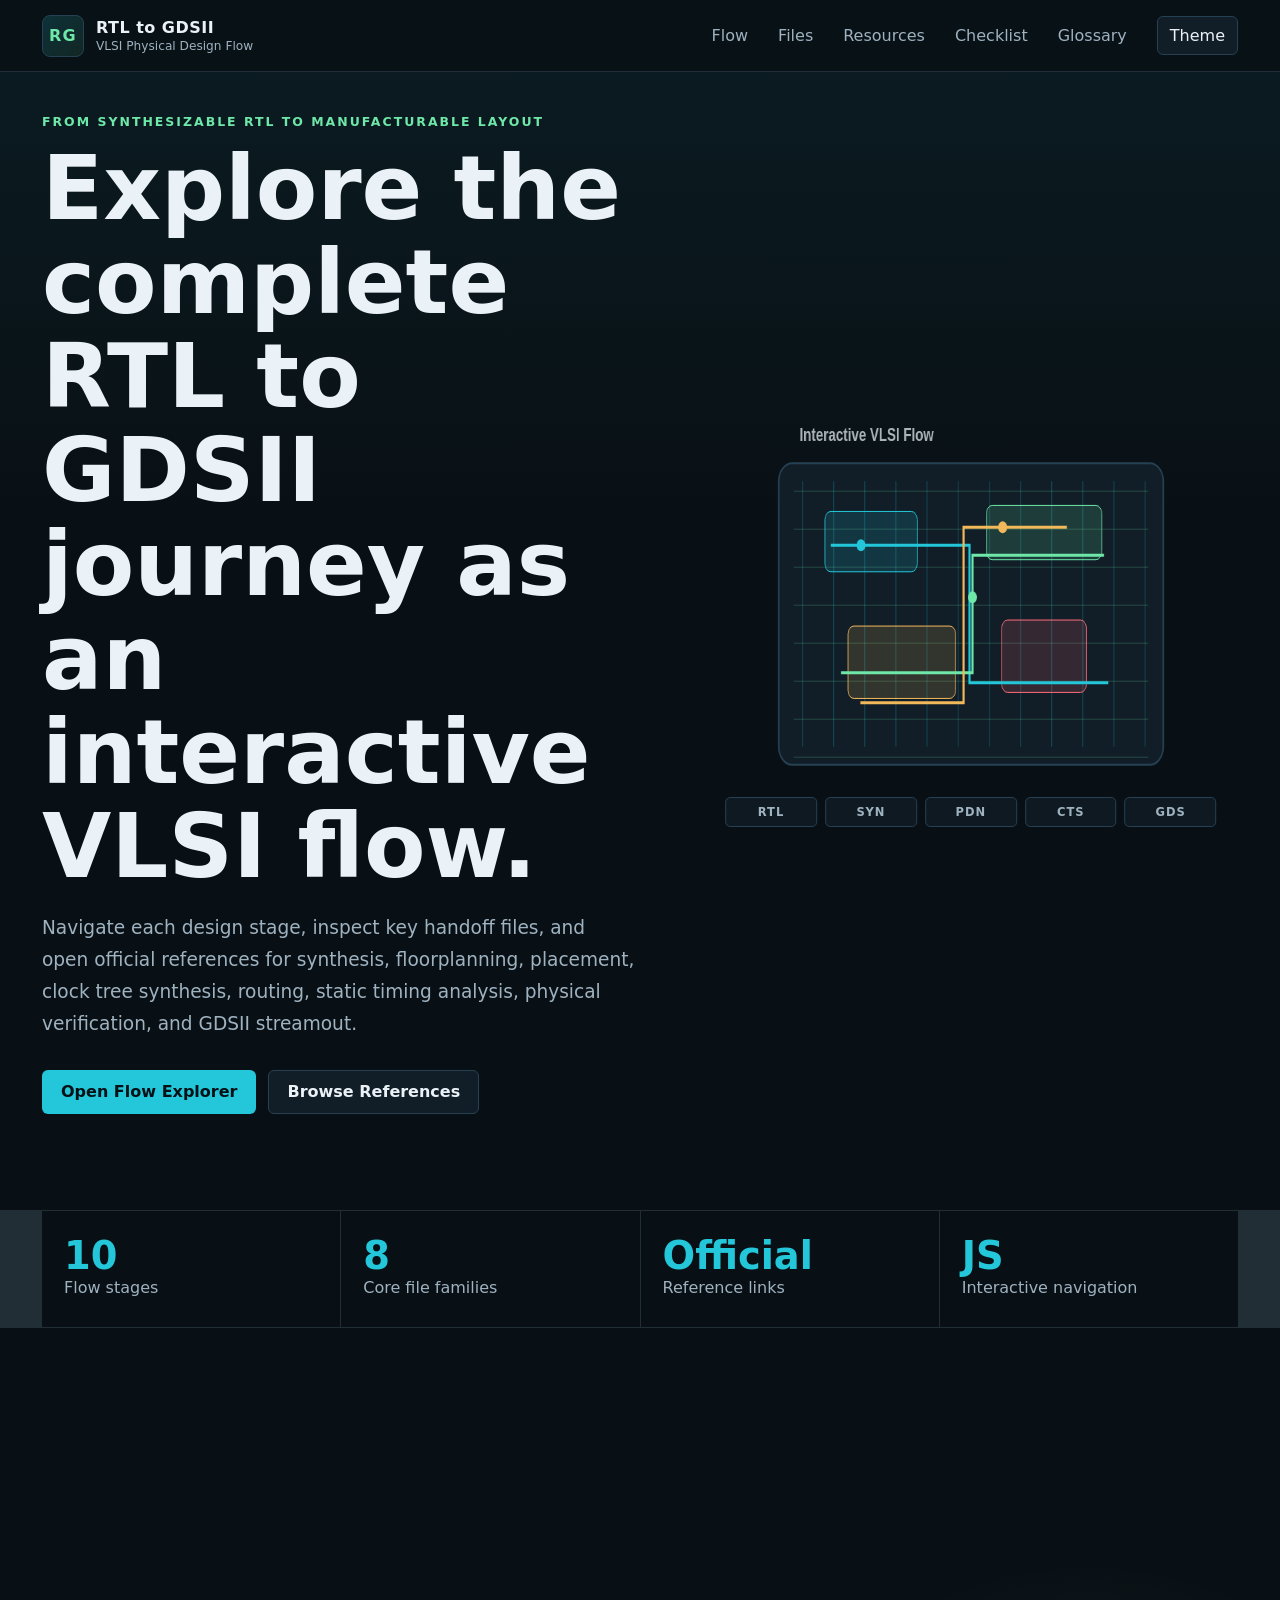
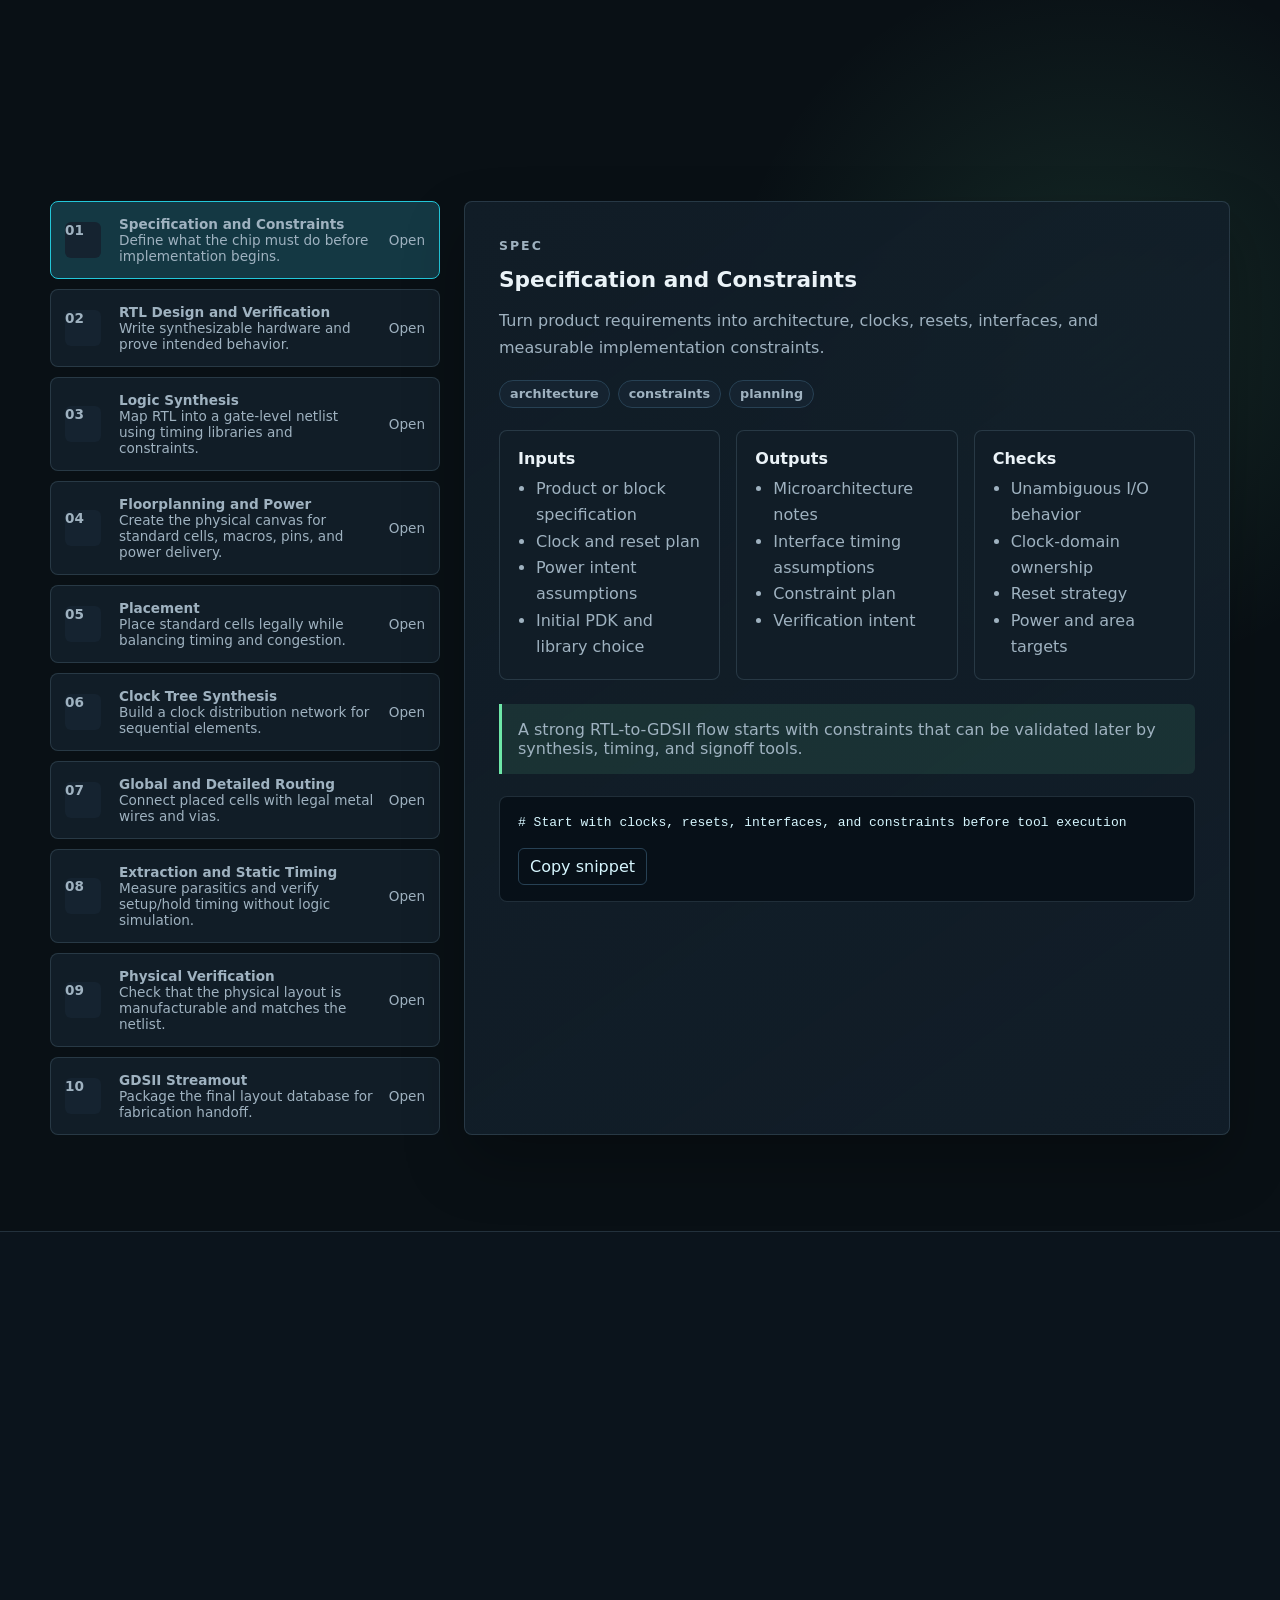
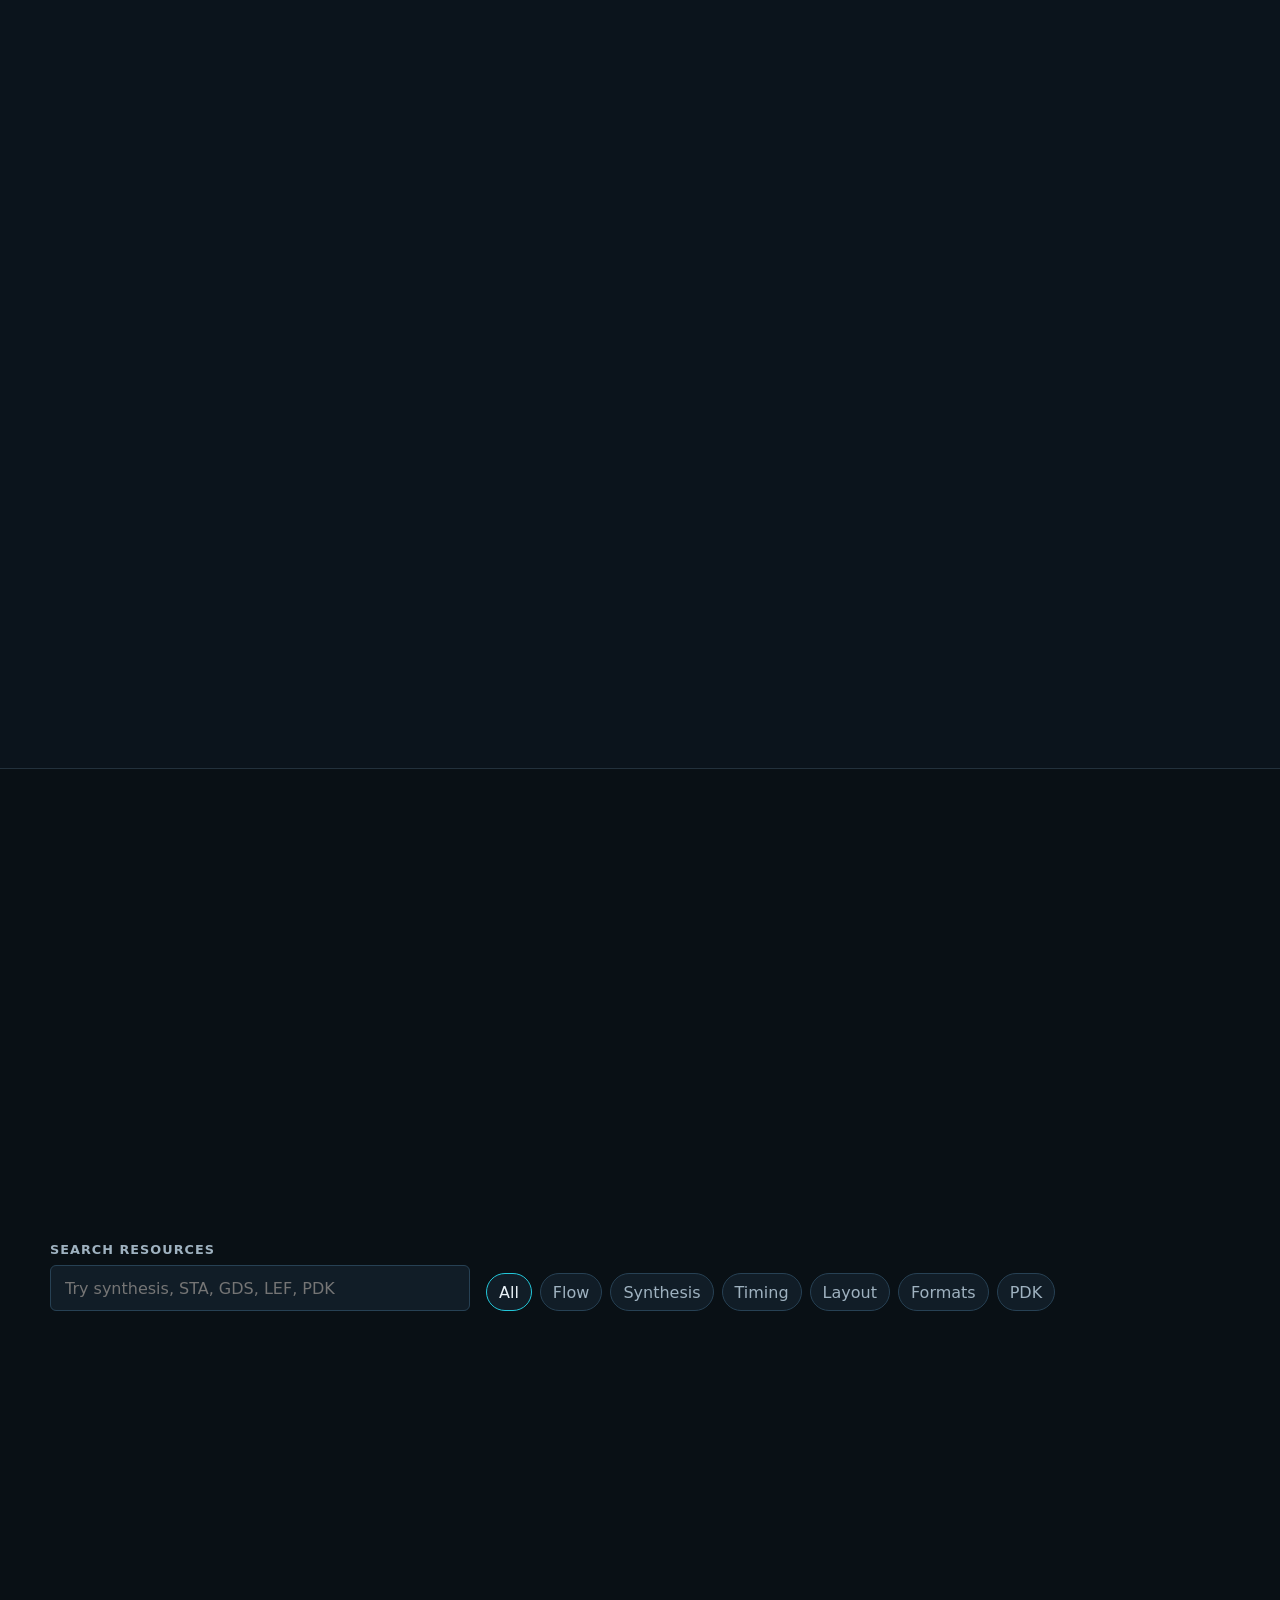
==== commit 14cce44e: "Upgrade RTL to GDSII interactive website" ====
--- a/src/index.html
+++ b/src/index.html
@@ -1,3257 +1,12 @@
 <!DOCTYPE html>
 <html lang="en">
 <head>
-<meta charset="UTF-8">
-<meta name="viewport" content="width=device-width, initial-scale=1.0">
-<title>VLSI Learning Portal — RTL to GDSII Complete Course</title>
-<link rel="stylesheet" href="style.css">
+  <meta charset="UTF-8">
+  <meta name="viewport" content="width=device-width, initial-scale=1.0">
+  <meta http-equiv="refresh" content="0; url=../index.html">
+  <title>RTL to GDSII</title>
 </head>
 <body>
-
-<!-- ═══════════════════════════════════════════════════════════
-     HEADER
-═══════════════════════════════════════════════════════════ -->
-<header id="header">
-  <button id="hamburger" onclick="toggleSidebar()">☰</button>
-  <div class="logo">RTL<span>TO</span><span>GDSII</span></div>
-  <div class="header-tag">RTL → GDSII</div>
-  <div class="header-progress">
-    <span id="progress-text">0%</span>
-    <div class="progress-bar-outer">
-      <div class="progress-bar-inner" id="progress-bar"></div>
-    </div>
-    <span>Progress</span>
-  </div>
-</header>
-
-<!-- ═══════════════════════════════════════════════════════════
-     SIDEBAR
-═══════════════════════════════════════════════════════════ -->
-<nav id="sidebar">
-  <div class="sidebar-section">
-    <div class="sidebar-label">Start Here</div>
-    <a class="nav-item active" onclick="showModule('welcome')">
-      <span class="num">00</span> Welcome & Overview
-    </a>
-  </div>
-  <div class="sidebar-section">
-    <div class="sidebar-label">Foundation</div>
-    <a class="nav-item" onclick="showModule('m1')"><span class="num">01</span> Semiconductor Basics</a>
-    <a class="nav-item" onclick="showModule('m2')"><span class="num">02</span> CMOS Fundamentals</a>
-    <a class="nav-item" onclick="showModule('m3')"><span class="num">03</span> Digital Design Basics</a>
-  </div>
-  <div class="sidebar-section">
-    <div class="sidebar-label">RTL Design</div>
-    <a class="nav-item" onclick="showModule('m4')"><span class="num">04</span> RTL Design</a>
-    <a class="nav-item" onclick="showModule('m5')"><span class="num">05</span> Functional Verification</a>
-    <a class="nav-item" onclick="showModule('m6')"><span class="num">06</span> Synthesis</a>
-    <a class="nav-item" onclick="showModule('m7')"><span class="num">07</span> Library Files</a>
-  </div>
-  <div class="sidebar-section">
-    <div class="sidebar-label">Physical Design</div>
-    <a class="nav-item" onclick="showModule('m8')"><span class="num">08</span> Floorplanning</a>
-    <a class="nav-item" onclick="showModule('m9')"><span class="num">09</span> Placement</a>
-    <a class="nav-item" onclick="showModule('m10')"><span class="num">10</span> Clock Tree Synthesis</a>
-    <a class="nav-item" onclick="showModule('m11')"><span class="num">11</span> Routing</a>
-  </div>
-  <div class="sidebar-section">
-    <div class="sidebar-label">Signoff & Tape-out</div>
-    <a class="nav-item" onclick="showModule('m12')"><span class="num">12</span> Timing Analysis (STA)</a>
-    <a class="nav-item" onclick="showModule('m13')"><span class="num">13</span> Signal Integrity</a>
-    <a class="nav-item" onclick="showModule('m14')"><span class="num">14</span> Physical Verification</a>
-    <a class="nav-item" onclick="showModule('m15')"><span class="num">15</span> Parasitic Extraction</a>
-    <a class="nav-item" onclick="showModule('m16')"><span class="num">16</span> Signoff</a>
-    <a class="nav-item" onclick="showModule('m17')"><span class="num">17</span> GDSII</a>
-    <a class="nav-item" onclick="showModule('m18')"><span class="num">18</span> Fabrication Overview</a>
-  </div>
-  <div class="sidebar-section">
-    <div class="sidebar-label">Career Prep</div>
-    <a class="nav-item" onclick="showModule('m19')"><span class="num">19</span> Interview Preparation</a>
-    <a class="nav-item" onclick="showModule('m20')"><span class="num">20</span> Full Flow Summary</a>
-  </div>
-</nav>
-
-<!-- ═══════════════════════════════════════════════════════════
-     MAIN CONTENT
-═══════════════════════════════════════════════════════════ -->
-<main id="main">
-
-<!-- ──────────────────────────────────────────────────────────
-     WELCOME PAGE
-────────────────────────────────────────────────────────── -->
-<div id="welcome" class="module-page active">
-  <div class="welcome-hero">
-    <h1>RTL</span> to <em>GDSII</em></h1>
-    <p>A complete, structured course in VLSI Physical Design — from silicon atoms to silicon chips. Beginner friendly. Industry relevant.</p>
-    <button class="start-btn" onclick="showModule('m1')">Start Learning →</button>
-  </div>
-  <div class="section">
-    <div class="section-title">20 Modules — Full RTL to GDSII Flow</div>
-    <div class="module-grid">
-      <div class="module-card" onclick="showModule('m1')"><div class="module-card-num">MODULE 01</div><div class="module-card-title">Semiconductor Basics</div></div>
-      <div class="module-card" onclick="showModule('m2')"><div class="module-card-num">MODULE 02</div><div class="module-card-title">CMOS Fundamentals</div></div>
-      <div class="module-card" onclick="showModule('m3')"><div class="module-card-num">MODULE 03</div><div class="module-card-title">Digital Design Basics</div></div>
-      <div class="module-card" onclick="showModule('m4')"><div class="module-card-num">MODULE 04</div><div class="module-card-title">RTL Design</div></div>
-      <div class="module-card" onclick="showModule('m5')"><div class="module-card-num">MODULE 05</div><div class="module-card-title">Functional Verification</div></div>
-      <div class="module-card" onclick="showModule('m6')"><div class="module-card-num">MODULE 06</div><div class="module-card-title">Synthesis</div></div>
-      <div class="module-card" onclick="showModule('m7')"><div class="module-card-num">MODULE 07</div><div class="module-card-title">Library Files</div></div>
-      <div class="module-card" onclick="showModule('m8')"><div class="module-card-num">MODULE 08</div><div class="module-card-title">Floorplanning</div></div>
-      <div class="module-card" onclick="showModule('m9')"><div class="module-card-num">MODULE 09</div><div class="module-card-title">Placement</div></div>
-      <div class="module-card" onclick="showModule('m10')"><div class="module-card-num">MODULE 10</div><div class="module-card-title">Clock Tree Synthesis</div></div>
-      <div class="module-card" onclick="showModule('m11')"><div class="module-card-num">MODULE 11</div><div class="module-card-title">Routing</div></div>
-      <div class="module-card" onclick="showModule('m12')"><div class="module-card-num">MODULE 12</div><div class="module-card-title">Timing Analysis</div></div>
-      <div class="module-card" onclick="showModule('m13')"><div class="module-card-num">MODULE 13</div><div class="module-card-title">Signal Integrity</div></div>
-      <div class="module-card" onclick="showModule('m14')"><div class="module-card-num">MODULE 14</div><div class="module-card-title">Physical Verification</div></div>
-      <div class="module-card" onclick="showModule('m15')"><div class="module-card-num">MODULE 15</div><div class="module-card-title">Parasitic Extraction</div></div>
-      <div class="module-card" onclick="showModule('m16')"><div class="module-card-num">MODULE 16</div><div class="module-card-title">Signoff</div></div>
-      <div class="module-card" onclick="showModule('m17')"><div class="module-card-num">MODULE 17</div><div class="module-card-title">GDSII</div></div>
-      <div class="module-card" onclick="showModule('m18')"><div class="module-card-num">MODULE 18</div><div class="module-card-title">Fabrication Overview</div></div>
-      <div class="module-card" onclick="showModule('m19')"><div class="module-card-num">MODULE 19</div><div class="module-card-title">Interview Preparation</div></div>
-      <div class="module-card" onclick="showModule('m20')"><div class="module-card-num">MODULE 20</div><div class="module-card-title">Complete Flow Summary</div></div>
-    </div>
-  </div>
-</div>
-
-<!-- ══════════════════════════════════════════════════════════
-     MODULE 1 — SEMICONDUCTOR BASICS
-══════════════════════════════════════════════════════════ -->
-<div id="m1" class="module-page">
-  <div class="module-hero">
-    <div class="module-num">MODULE 01</div>
-    <div class="module-title">Semiconductor Basics</div>
-    <div class="module-subtitle">Understanding the foundation of all digital electronics — from silicon atoms to PN junctions.</div>
-    <div class="module-badges">
-      <span class="badge badge-cyan">Foundation</span>
-      <span class="badge badge-green">Physics</span>
-      <span class="badge badge-amber">No Prerequisites</span>
-    </div>
-  </div>
-
-  <div class="section">
-    <div class="section-title">Why This Matters</div>
-    <p>Before we can design chips, we need to understand why silicon behaves the way it does. Every transistor, every logic gate, every flip-flop you place in a design is ultimately a precise arrangement of doped silicon. Without this foundation, physical design is just button-clicking — with it, you can make intelligent decisions about timing, power, and yield.</p>
-    <div class="info-box note"><strong>ENGINEER'S NOTE</strong>In interviews at TSMC, Intel, Qualcomm — basic semiconductor physics is always tested even for PD engineers. Know it cold.</div>
-  </div>
-
-  <div class="section">
-    <div class="section-title">1.1 Silicon — The Base Material</div>
-    <p>Silicon (Si) is a Group IV element. Each silicon atom has <strong>4 valence electrons</strong> and forms a crystal lattice by sharing those electrons with 4 neighbouring atoms in <strong>covalent bonds</strong>.</p>
-    <div class="card">
-      <div class="card-title">Silicon Crystal Lattice (simplified)</div>
-      <div style="font-family:var(--font-mono);font-size:13px;color:var(--text-secondary);line-height:2.2;padding:12px;text-align:center;">
-        <span style="color:var(--cyan)">Si</span>—<span style="color:var(--cyan)">Si</span>—<span style="color:var(--cyan)">Si</span><br>
-        |&nbsp;&nbsp;&nbsp;&nbsp;|&nbsp;&nbsp;&nbsp;&nbsp;|<br>
-        <span style="color:var(--cyan)">Si</span>—<span style="color:var(--cyan)">Si</span>—<span style="color:var(--cyan)">Si</span><br>
-        |&nbsp;&nbsp;&nbsp;&nbsp;|&nbsp;&nbsp;&nbsp;&nbsp;|<br>
-        <span style="color:var(--cyan)">Si</span>—<span style="color:var(--cyan)">Si</span>—<span style="color:var(--cyan)">Si</span>
-      </div>
-      <p style="margin-top:8px">At room temperature, a tiny fraction of electrons gain enough thermal energy to break free from their bonds, creating free electrons and <strong>holes</strong> (missing electron = positive charge carrier).</p>
-    </div>
-    <table class="data-table">
-      <tr><th>Property</th><th>Value</th><th>Why It Matters</th></tr>
-      <tr><td>Atomic Number</td><td>14</td><td>4 valence electrons → perfect for semiconductor</td></tr>
-      <tr><td>Band Gap</td><td>1.12 eV</td><td>Controllable conductivity at room temperature</td></tr>
-      <tr><td>Intrinsic Carrier Density</td><td>~1.5×10¹⁰ /cm³</td><td>Very few free carriers without doping</td></tr>
-      <tr><td>Electron Mobility</td><td>~1400 cm²/V·s</td><td>Faster than holes → NMOS faster than PMOS</td></tr>
-      <tr><td>Hole Mobility</td><td>~450 cm²/V·s</td><td>PMOS 2-3× slower → needs wider transistors</td></tr>
-    </table>
-  </div>
-
-  <div class="section">
-    <div class="section-title">1.2 Intrinsic vs Extrinsic Semiconductors</div>
-    <div class="compare-grid">
-      <div class="compare-card">
-        <div class="compare-card-header cyan">Intrinsic Silicon</div>
-        <div class="compare-card-body">
-          <ul>
-            <li>Pure silicon, no impurities</li>
-            <li>Equal number of electrons and holes</li>
-            <li>Very high resistivity</li>
-            <li>Carrier count depends on temperature</li>
-            <li>Not useful as transistor material alone</li>
-          </ul>
-        </div>
-      </div>
-      <div class="compare-card">
-        <div class="compare-card-header green">Extrinsic Silicon (Doped)</div>
-        <div class="compare-card-body">
-          <ul>
-            <li>Silicon with deliberate impurities</li>
-            <li>Controlled majority carrier type</li>
-            <li>Adjustable resistivity</li>
-            <li>The basis of ALL transistors</li>
-            <li>Either N-type or P-type</li>
-          </ul>
-        </div>
-      </div>
-    </div>
-  </div>
-
-  <div class="section">
-    <div class="section-title">1.3 Doping — N-Type and P-Type</div>
-    <p>Doping = adding a small amount of a foreign element to change electrical properties. This is done during wafer fabrication through ion implantation or diffusion.</p>
-    <div class="grid-2">
-      <div class="card">
-        <div class="card-title" style="color:var(--cyan)">N-Type Silicon</div>
-        <p>Add <strong>Group V</strong> element (Phosphorus, Arsenic, Antimony). Each donor atom has 5 valence electrons → donates 1 free electron.</p>
-        <ul class="content-list">
-          <li><strong>Majority carrier:</strong> Electrons (−)</li>
-          <li><strong>Minority carrier:</strong> Holes (+)</li>
-          <li><strong>Dopants:</strong> P, As, Sb</li>
-          <li><strong>Used in:</strong> NMOS source/drain</li>
-        </ul>
-        <div class="info-box note"><strong>MEMORY TIP</strong>N-type = Negative carriers = Electrons = Group V (has extra)</div>
-      </div>
-      <div class="card">
-        <div class="card-title" style="color:var(--green)">P-Type Silicon</div>
-        <p>Add <strong>Group III</strong> element (Boron, Indium). Each acceptor atom has 3 valence electrons → creates one hole in the lattice.</p>
-        <ul class="content-list">
-          <li><strong>Majority carrier:</strong> Holes (+)</li>
-          <li><strong>Minority carrier:</strong> Electrons (−)</li>
-          <li><strong>Dopants:</strong> B, In</li>
-          <li><strong>Used in:</strong> PMOS source/drain, N-well</li>
-        </ul>
-        <div class="info-box note"><strong>MEMORY TIP</strong>P-type = Positive carriers = Holes = Group III (has a gap)</div>
-      </div>
-    </div>
-  </div>
-
-  <div class="section">
-    <div class="section-title">1.4 PN Junction & Diode</div>
-    <p>When P-type and N-type silicon are joined, something remarkable happens at the interface — the <strong>PN junction</strong>. This is the foundation of diodes, BJTs, and MOSFETs.</p>
-    <div class="card">
-      <div style="display:flex;align-items:center;gap:0;justify-content:center;margin:16px 0;font-family:var(--font-mono);font-size:14px;">
-        <div style="background:rgba(0,255,136,0.1);border:1px solid var(--green-dim);padding:20px 32px;border-radius:4px 0 0 4px;color:var(--green);text-align:center;">
-          P-type<br><span style="font-size:11px;color:var(--text-dim)">holes ⊕ ⊕ ⊕</span>
-        </div>
-        <div style="background:rgba(255,69,96,0.08);border:1px dashed var(--red);padding:20px 12px;color:var(--red);font-size:11px;text-align:center;z-index:1;">
-          depletion<br>region
-        </div>
-        <div style="background:rgba(0,212,255,0.08);border:1px solid var(--cyan-dim);padding:20px 32px;border-radius:0 4px 4px 0;color:var(--cyan);text-align:center;">
-          N-type<br><span style="font-size:11px;color:var(--text-dim)">electrons ⊖ ⊖ ⊖</span>
-        </div>
-      </div>
-      <p>At the junction, electrons diffuse into P-region and holes diffuse into N-region. This creates a <strong>built-in potential (~0.6–0.7V for Si)</strong> that opposes further diffusion — the depletion region.</p>
-    </div>
-    <table class="data-table">
-      <tr><th>Bias Condition</th><th>What Happens</th><th>Result</th></tr>
-      <tr><td>Forward Bias (+V on P)</td><td>Depletion region shrinks, carriers flow</td><td>Current flows (ON)</td></tr>
-      <tr><td>Reverse Bias (+V on N)</td><td>Depletion region widens</td><td>Almost no current (OFF)</td></tr>
-      <tr><td>Breakdown</td><td>Very high reverse voltage → avalanche</td><td>Current flows (destructive)</td></tr>
-    </table>
-    <div class="info-box warn"><strong>INTERVIEW TRAP</strong>Why does a diode not conduct below ~0.6V? Answer: The built-in potential (Vbi) must be overcome before forward current flows significantly.</div>
-  </div>
-
-  <div class="section">
-    <div class="section-title">1.5 Capacitance, Current, Voltage & Resistance in ICs</div>
-    <table class="data-table">
-      <tr><th>Concept</th><th>In ICs</th><th>Impact on Design</th></tr>
-      <tr><td>Resistance (R)</td><td>Metal wires, poly, diffusion resistances</td><td>IR drop, signal degradation, heat</td></tr>
-      <tr><td>Capacitance (C)</td><td>Gate oxide, wire-to-wire, diffusion caps</td><td>Slows switching, determines speed</td></tr>
-      <tr><td>Inductance (L)</td><td>Long wires, power supply rails</td><td>Voltage bounce (Ldi/dt), SI issues</td></tr>
-      <tr><td>Current (I)</td><td>Drain current in MOSFET</td><td>Driving strength, EM limits</td></tr>
-      <tr><td>Voltage (V)</td><td>VDD, VSS, logic levels</td><td>Noise margin, reliability</td></tr>
-    </table>
-    <div class="info-box tip"><strong>KEY INSIGHT</strong>Propagation delay ≈ 0.69 × R × C. This RC product is WHY physical design engineers obsess over wire length and buffer insertion — every extra micron adds delay.</div>
-  </div>
-
-  <div class="section">
-    <div class="section-title green">Interview Questions — Semiconductor Basics</div>
-    <div class="accordion-item">
-      <div class="accordion-header" onclick="toggleAccordion(this)"><span>What is a semiconductor? Why is silicon preferred?</span><span class="icon">+</span></div>
-      <div class="accordion-body"><div class="accordion-inner">A semiconductor has electrical conductivity between a conductor and insulator. Silicon is preferred because: (1) Its 1.12 eV bandgap allows room-temperature operation. (2) Its native oxide (SiO₂) is an excellent insulator for gate dielectric. (3) It's abundantly available. (4) Silicon wafer technology is extremely mature and cost-effective.</div></div>
-    </div>
-    <div class="accordion-item">
-      <div class="accordion-header" onclick="toggleAccordion(this)"><span>Explain N-type and P-type doping. What dopants are used?</span><span class="icon">+</span></div>
-      <div class="accordion-body"><div class="accordion-inner">N-type: Add Group V atoms (Phosphorus, Arsenic) which donate extra electrons. Majority carriers = electrons. P-type: Add Group III atoms (Boron) which create holes. Majority carriers = holes. The dopant concentration (10¹⁵–10²⁰ /cm³) controls resistivity and transistor threshold voltage.</div></div>
-    </div>
-    <div class="accordion-item">
-      <div class="accordion-header" onclick="toggleAccordion(this)"><span>What is depletion region? How does it affect MOSFET operation?</span><span class="icon">+</span></div>
-      <div class="accordion-body"><div class="accordion-inner">The depletion region at a PN junction is a zone depleted of free carriers due to diffusion and built-in electric field. In a MOSFET, the gate voltage modulates a depletion region under the gate oxide, eventually forming an inversion layer (channel) that allows current flow between source and drain. This is the fundamental transistor switching mechanism.</div></div>
-    </div>
-    <div class="accordion-item">
-      <div class="accordion-header" onclick="toggleAccordion(this)"><span>Why are electron mobility and hole mobility different? How does this affect CMOS sizing?</span><span class="icon">+</span></div>
-      <div class="accordion-body"><div class="accordion-inner">Electrons experience less lattice scattering than holes due to their lighter effective mass, giving ~3× higher mobility. This makes NMOS transistors faster than PMOS for the same size. In CMOS design, PMOS transistors are sized 2–3× wider than NMOS to achieve matching drive currents and equal rise/fall times.</div></div>
-    </div>
-  </div>
-
-  <div class="summary-box">
-    <h4>Module 1 Summary</h4>
-    <ul>
-      <li>Silicon is a Group IV element with 4 valence electrons, forming a crystal lattice</li>
-      <li>Intrinsic silicon has equal electrons and holes; too resistive for direct use</li>
-      <li>N-type doping (Group V) adds electrons; P-type doping (Group III) adds holes</li>
-      <li>PN junction creates a depletion region with built-in potential ~0.6V</li>
-      <li>Forward bias → conducts; Reverse bias → blocks (diode behavior)</li>
-      <li>RC product determines delay; engineers minimize R and C throughout design</li>
-    </ul>
-  </div>
-  <div style="display:flex;gap:12px;margin-top:20px;">
-    <button class="start-btn" style="font-size:13px;padding:10px 24px;" onclick="showModule('m2')">Next: CMOS Fundamentals →</button>
-  </div>
-</div>
-
-<!-- ══════════════════════════════════════════════════════════
-     MODULE 2 — CMOS FUNDAMENTALS
-══════════════════════════════════════════════════════════ -->
-<div id="m2" class="module-page">
-  <div class="module-hero">
-    <div class="module-num">MODULE 02</div>
-    <div class="module-title">CMOS Fundamentals</div>
-    <div class="module-subtitle">How NMOS and PMOS transistors combine to create the universal building block of all digital ICs.</div>
-    <div class="module-badges">
-      <span class="badge badge-cyan">Devices</span>
-      <span class="badge badge-green">Logic</span>
-      <span class="badge badge-amber">Power</span>
-    </div>
-  </div>
-
-  <div class="section">
-    <div class="section-title">2.1 MOSFET Structure</div>
-    <p>A MOSFET (Metal-Oxide-Semiconductor Field-Effect Transistor) is a voltage-controlled switch. Its operation is entirely based on the principles from Module 1 — doped regions and electric field control of a channel.</p>
-    <div class="transistor-wrap">
-      <div class="transistor-card">
-        <div style="font-family:var(--font-mono);font-size:12px;color:var(--cyan);margin-bottom:12px;">NMOS TRANSISTOR</div>
-        <svg class="mos-svg" width="160" height="120" viewBox="0 0 160 120">
-          <!-- substrate -->
-          <rect x="10" y="70" width="140" height="30" fill="rgba(0,255,136,0.08)" stroke="#00994d" stroke-width="1" rx="2"/>
-          <text x="80" y="88" fill="#4a5568" font-size="10" text-anchor="middle" font-family="monospace">P-substrate</text>
-          <!-- source -->
-          <rect x="10" y="50" width="35" height="20" fill="rgba(0,212,255,0.15)" stroke="#0090b0" stroke-width="1" rx="2"/>
-          <text x="27" y="63" fill="#00d4ff" font-size="9" text-anchor="middle" font-family="monospace">N+</text>
-          <text x="27" y="44" fill="#8b9bb4" font-size="9" text-anchor="middle" font-family="monospace">S</text>
-          <line x1="27" y1="45" x2="27" y2="50" stroke="#8b9bb4" stroke-width="1.5"/>
-          <!-- drain -->
-          <rect x="115" y="50" width="35" height="20" fill="rgba(0,212,255,0.15)" stroke="#0090b0" stroke-width="1" rx="2"/>
-          <text x="133" y="63" fill="#00d4ff" font-size="9" text-anchor="middle" font-family="monospace">N+</text>
-          <text x="133" y="44" fill="#8b9bb4" font-size="9" text-anchor="middle" font-family="monospace">D</text>
-          <line x1="133" y1="45" x2="133" y2="50" stroke="#8b9bb4" stroke-width="1.5"/>
-          <!-- gate oxide -->
-          <rect x="45" y="58" width="70" height="6" fill="rgba(255,179,0,0.2)" stroke="rgba(255,179,0,0.5)" stroke-width="1"/>
-          <text x="80" y="55" fill="#ffb300" font-size="8" text-anchor="middle" font-family="monospace">SiO₂ gate oxide</text>
-          <!-- gate -->
-          <rect x="45" y="40" width="70" height="18" fill="rgba(255,179,0,0.1)" stroke="rgba(255,179,0,0.4)" stroke-width="1" rx="1"/>
-          <text x="80" y="53" fill="#ffb300" font-size="9" text-anchor="middle" font-family="monospace">Poly Gate</text>
-          <text x="80" y="32" fill="#8b9bb4" font-size="9" text-anchor="middle" font-family="monospace">G</text>
-          <line x1="80" y1="33" x2="80" y2="40" stroke="#8b9bb4" stroke-width="1.5"/>
-          <!-- channel arrow -->
-          <text x="80" y="73" fill="#ff4560" font-size="8" text-anchor="middle" font-family="monospace">channel</text>
-        </svg>
-        <p style="font-size:12px;color:var(--text-dim)">N-channel: VGS > Vth → ON</p>
-      </div>
-      <div class="transistor-card">
-        <div style="font-family:var(--font-mono);font-size:12px;color:var(--green);margin-bottom:12px;">PMOS TRANSISTOR</div>
-        <svg class="mos-svg" width="160" height="120" viewBox="0 0 160 120">
-          <rect x="10" y="70" width="140" height="30" fill="rgba(0,212,255,0.06)" stroke="#0090b0" stroke-width="1" rx="2"/>
-          <text x="80" y="88" fill="#4a5568" font-size="10" text-anchor="middle" font-family="monospace">N-well</text>
-          <rect x="10" y="50" width="35" height="20" fill="rgba(0,255,136,0.12)" stroke="#00994d" stroke-width="1" rx="2"/>
-          <text x="27" y="63" fill="#00ff88" font-size="9" text-anchor="middle" font-family="monospace">P+</text>
-          <text x="27" y="44" fill="#8b9bb4" font-size="9" text-anchor="middle" font-family="monospace">S</text>
-          <line x1="27" y1="45" x2="27" y2="50" stroke="#8b9bb4" stroke-width="1.5"/>
-          <rect x="115" y="50" width="35" height="20" fill="rgba(0,255,136,0.12)" stroke="#00994d" stroke-width="1" rx="2"/>
-          <text x="133" y="63" fill="#00ff88" font-size="9" text-anchor="middle" font-family="monospace">P+</text>
-          <text x="133" y="44" fill="#8b9bb4" font-size="9" text-anchor="middle" font-family="monospace">D</text>
-          <line x1="133" y1="45" x2="133" y2="50" stroke="#8b9bb4" stroke-width="1.5"/>
-          <rect x="45" y="58" width="70" height="6" fill="rgba(255,179,0,0.2)" stroke="rgba(255,179,0,0.5)" stroke-width="1"/>
-          <text x="80" y="55" fill="#ffb300" font-size="8" text-anchor="middle" font-family="monospace">SiO₂ gate oxide</text>
-          <rect x="45" y="40" width="70" height="18" fill="rgba(255,179,0,0.1)" stroke="rgba(255,179,0,0.4)" stroke-width="1" rx="1"/>
-          <text x="80" y="53" fill="#ffb300" font-size="9" text-anchor="middle" font-family="monospace">Poly Gate</text>
-          <text x="80" y="32" fill="#8b9bb4" font-size="9" text-anchor="middle" font-family="monospace">G</text>
-          <line x1="80" y1="33" x2="80" y2="40" stroke="#8b9bb4" stroke-width="1.5"/>
-          <text x="80" y="73" fill="#ff4560" font-size="8" text-anchor="middle" font-family="monospace">p-channel</text>
-        </svg>
-        <p style="font-size:12px;color:var(--text-dim)">P-channel: VGS &lt; −|Vtp| → ON</p>
-      </div>
-    </div>
-    <table class="data-table">
-      <tr><th>Parameter</th><th>NMOS</th><th>PMOS</th></tr>
-      <tr><td>Channel Type</td><td>N-channel (electrons)</td><td>P-channel (holes)</td></tr>
-      <tr><td>Substrate</td><td>P-type (or P-well)</td><td>N-type (N-well)</td></tr>
-      <tr><td>Source/Drain</td><td>N+ doped</td><td>P+ doped</td></tr>
-      <tr><td>Turns ON when</td><td>VGS > Vth (+ve)</td><td>VGS &lt; Vtp (−ve)</td></tr>
-      <tr><td>Typical Vth</td><td>+0.3V to +0.7V</td><td>−0.3V to −0.7V</td></tr>
-      <tr><td>Drive Strength</td><td>Higher (faster)</td><td>Lower (~2–3× slower)</td></tr>
-      <tr><td>Connected to</td><td>GND (VSS)</td><td>VDD</td></tr>
-    </table>
-  </div>
-
-  <div class="section">
-    <div class="section-title">2.2 CMOS Inverter — The Universal Gate</div>
-    <p>CMOS = Complementary MOS. Every CMOS gate pairs one NMOS with one PMOS. The CMOS inverter (NOT gate) is the simplest example and the foundation of all standard cells.</p>
-    <div class="card">
-      <div class="card-title">CMOS Inverter Circuit</div>
-      <div style="display:flex;justify-content:center;padding:16px;">
-        <svg width="180" height="200" viewBox="0 0 180 200">
-          <!-- VDD -->
-          <text x="90" y="15" fill="#ff4560" font-size="11" text-anchor="middle" font-family="monospace">VDD</text>
-          <line x1="90" y1="18" x2="90" y2="38" stroke="#ff4560" stroke-width="1.5"/>
-          <!-- PMOS -->
-          <rect x="55" y="38" width="70" height="36" fill="rgba(0,255,136,0.08)" stroke="#00994d" stroke-width="1" rx="2"/>
-          <text x="90" y="60" fill="#00ff88" font-size="11" text-anchor="middle" font-family="monospace">PMOS</text>
-          <!-- Gate input to PMOS -->
-          <line x1="20" y1="100" x2="55" y2="56" stroke="#ffb300" stroke-width="1.5"/>
-          <!-- wire between PMOS and NMOS -->
-          <line x1="90" y1="74" x2="90" y2="126" stroke="#e2e8f0" stroke-width="1.5"/>
-          <!-- NMOS -->
-          <rect x="55" y="126" width="70" height="36" fill="rgba(0,212,255,0.08)" stroke="#0090b0" stroke-width="1" rx="2"/>
-          <text x="90" y="148" fill="#00d4ff" font-size="11" text-anchor="middle" font-family="monospace">NMOS</text>
-          <!-- Gate input to NMOS -->
-          <line x1="20" y1="100" x2="55" y2="144" stroke="#ffb300" stroke-width="1.5"/>
-          <!-- Input label -->
-          <text x="14" y="103" fill="#ffb300" font-size="11" text-anchor="end" font-family="monospace">IN</text>
-          <!-- GND -->
-          <line x1="90" y1="162" x2="90" y2="182" stroke="#00d4ff" stroke-width="1.5"/>
-          <text x="90" y="193" fill="#00d4ff" font-size="11" text-anchor="middle" font-family="monospace">GND</text>
-          <!-- Output -->
-          <line x1="125" y1="100" x2="160" y2="100" stroke="#00ff88" stroke-width="1.5"/>
-          <text x="163" y="103" fill="#00ff88" font-size="11" font-family="monospace">OUT</text>
-          <circle cx="125" cy="100" r="3" fill="#00ff88"/>
-        </svg>
-      </div>
-      <table class="data-table">
-        <tr><th>Input (A)</th><th>PMOS State</th><th>NMOS State</th><th>Output (Y)</th></tr>
-        <tr><td style="color:var(--text-dim)">0 (GND)</td><td style="color:var(--green)">ON (path to VDD)</td><td style="color:var(--red)">OFF</td><td style="color:var(--green)">1 (VDD)</td></tr>
-        <tr><td style="color:var(--cyan)">1 (VDD)</td><td style="color:var(--red)">OFF</td><td style="color:var(--cyan)">ON (path to GND)</td><td style="color:var(--text-dim)">0 (GND)</td></tr>
-      </table>
-      <div class="info-box tip"><strong>KEY INSIGHT</strong>CMOS never has a direct path from VDD to GND during steady state (except during switching). This is why CMOS has extremely low static power — only leakage current flows. Dynamic power only appears during switching.</div>
-    </div>
-  </div>
-
-  <div class="section">
-    <div class="section-title">2.3 Propagation Delay & Rise/Fall Times</div>
-    <div class="card">
-      <div class="card-title">Delay Definitions</div>
-      <div class="timing-diagram">
-        <div class="timing-row">
-          <div class="timing-label">Input A</div>
-          <div class="timing-wave">
-            <div class="tw-lo" style="width:60px"></div>
-            <div style="width:0;height:28px;border-right:2px solid var(--amber)"></div>
-            <div class="tw-hi" style="width:80px"></div>
-          </div>
-        </div>
-        <div class="timing-row">
-          <div class="timing-label">Output Y</div>
-          <div class="timing-wave">
-            <div class="tw-hi" style="width:70px"></div>
-            <div style="width:0;height:28px;border-right:2px solid var(--red);margin-left:10px"></div>
-            <div class="tw-lo" style="width:80px"></div>
-          </div>
-        </div>
-        <div style="font-family:var(--font-mono);font-size:11px;color:var(--text-dim);padding-top:8px;padding-left:92px;">
-          ←— tpd_HL (fall delay) —→
-        </div>
-      </div>
-      <table class="data-table" style="margin-top:16px;">
-        <tr><th>Parameter</th><th>Symbol</th><th>Definition</th><th>Determined By</th></tr>
-        <tr><td>Rise Time</td><td>tr</td><td>Output 10%→90% of VDD</td><td>PMOS strength × CLoad</td></tr>
-        <tr><td>Fall Time</td><td>tf</td><td>Output 90%→10% of VDD</td><td>NMOS strength × CLoad</td></tr>
-        <tr><td>Prop Delay (LH)</td><td>tpLH</td><td>In 50% → Out 50% (rising)</td><td>PMOS × CLoad</td></tr>
-        <tr><td>Prop Delay (HL)</td><td>tpHL</td><td>In 50% → Out 50% (falling)</td><td>NMOS × CLoad</td></tr>
-        <tr><td>Avg Prop Delay</td><td>tpd</td><td>(tpLH + tpHL) / 2</td><td>Cell characterization</td></tr>
-      </table>
-    </div>
-  </div>
-
-  <div class="section">
-    <div class="section-title">2.4 Power Dissipation in CMOS</div>
-    <div class="card">
-      <div style="font-family:var(--font-mono);font-size:14px;color:var(--cyan);margin-bottom:12px;">Total Power = Dynamic + Static + Short-Circuit</div>
-      <div class="grid-3">
-        <div style="background:var(--bg-secondary);border:1px solid var(--border);border-radius:4px;padding:16px;">
-          <div style="font-family:var(--font-display);font-weight:600;color:var(--amber);margin-bottom:8px;">Dynamic Power</div>
-          <div style="font-family:var(--font-mono);font-size:12px;color:var(--text-secondary);margin-bottom:8px;">P = α·C·V²DD·f</div>
-          <ul class="content-list" style="font-size:12px;">
-            <li>α = activity factor</li>
-            <li>C = load capacitance</li>
-            <li>V = supply voltage</li>
-            <li>f = clock frequency</li>
-          </ul>
-        </div>
-        <div style="background:var(--bg-secondary);border:1px solid var(--border);border-radius:4px;padding:16px;">
-          <div style="font-family:var(--font-display);font-weight:600;color:var(--red);margin-bottom:8px;">Static (Leakage)</div>
-          <div style="font-family:var(--font-mono);font-size:12px;color:var(--text-secondary);margin-bottom:8px;">P = Ileak × VDD</div>
-          <ul class="content-list" style="font-size:12px;">
-            <li>Sub-threshold leakage</li>
-            <li>Gate oxide leakage</li>
-            <li>Dominant in FinFET</li>
-            <li>Increases with temp</li>
-          </ul>
-        </div>
-        <div style="background:var(--bg-secondary);border:1px solid var(--border);border-radius:4px;padding:16px;">
-          <div style="font-family:var(--font-display);font-weight:600;color:var(--purple);margin-bottom:8px;">Short-Circuit</div>
-          <div style="font-family:var(--font-mono);font-size:12px;color:var(--text-secondary);margin-bottom:8px;">During transition</div>
-          <ul class="content-list" style="font-size:12px;">
-            <li>Both ON briefly</li>
-            <li>VDD → GND path</li>
-            <li>Minimized by design</li>
-            <li>~5-10% of dynamic</li>
-          </ul>
-        </div>
-      </div>
-      <div class="info-box warn"><strong>CRITICAL FOR PD ENGINEERS</strong>Reducing supply voltage (VDD) is the most powerful levers in power reduction — dynamic power scales as V². Going from 1.2V to 0.8V = 2.25× power reduction. This is why low-power designs use multiple voltage domains.</div>
-    </div>
-  </div>
-
-  <div class="section">
-    <div class="section-title green">Interview Questions — CMOS</div>
-    <div class="accordion-item">
-      <div class="accordion-header" onclick="toggleAccordion(this)"><span>Why is PMOS connected to VDD and NMOS to GND?</span><span class="icon">+</span></div>
-      <div class="accordion-body"><div class="accordion-inner">PMOS is a good switch for passing logic HIGH (VDD) because it passes VDD without threshold drop — VGS can reach 0V (gate = source = VDD) when fully OFF, and pulls output all the way to VDD when ON. NMOS is better for pulling to GND. If roles were swapped, you'd get degraded logic levels (PMOS passing GND would degrade to Vtp above GND).</div></div>
-    </div>
-    <div class="accordion-item">
-      <div class="accordion-header" onclick="toggleAccordion(this)"><span>What are the regions of MOSFET operation?</span><span class="icon">+</span></div>
-      <div class="accordion-body"><div class="accordion-inner"><strong>Cut-off:</strong> VGS &lt; Vth, transistor OFF, only leakage current flows.<br><strong>Linear/Triode:</strong> VGS > Vth and VDS &lt; VGS − Vth. Transistor acts like a resistor. Used in pass gates.<br><strong>Saturation:</strong> VGS > Vth and VDS ≥ VGS − Vth. Current is ~constant (pinch-off). This is the amplification/switching region for logic gates.</div></div>
-    </div>
-    <div class="accordion-item">
-      <div class="accordion-header" onclick="toggleAccordion(this)"><span>Why is CMOS preferred over NMOS-only or PMOS-only logic?</span><span class="icon">+</span></div>
-      <div class="accordion-body"><div class="accordion-inner">CMOS eliminates the resistive pull-up of NMOS logic, so there's no DC path from VDD to GND in steady state — dramatically lower power. CMOS also provides full rail-to-rail output swing (0 to VDD), better noise margins, and scales well to smaller nodes. NMOS-only is faster but power-hungry; CMOS combines speed with low power.</div></div>
-    </div>
-  </div>
-
-  <div class="summary-box">
-    <h4>Module 2 Summary</h4>
-    <ul>
-      <li>NMOS: N-channel, turns ON for VGS > Vth (+ve), connected to GND, faster</li>
-      <li>PMOS: P-channel, turns ON for VGS &lt; Vtp (−ve), connected to VDD, slower</li>
-      <li>CMOS inverter: PMOS pulls up, NMOS pulls down — never both ON simultaneously</li>
-      <li>Propagation delay = f(transistor drive strength, load capacitance)</li>
-      <li>Dynamic power = α·C·V²·f — reduce V first for maximum power savings</li>
-      <li>Static leakage is dominant in modern sub-28nm nodes</li>
-    </ul>
-  </div>
-  <div style="display:flex;gap:12px;margin-top:20px;">
-    <button class="start-btn" style="font-size:13px;padding:10px 24px;background:var(--bg-card);color:var(--cyan);border:1px solid var(--cyan);" onclick="showModule('m1')">← Module 1</button>
-    <button class="start-btn" style="font-size:13px;padding:10px 24px;" onclick="showModule('m3')">Next: Digital Design →</button>
-  </div>
-</div>
-
-<!-- ══════════════════════════════════════════════════════════
-     MODULE 3 — DIGITAL DESIGN BASICS
-══════════════════════════════════════════════════════════ -->
-<div id="m3" class="module-page">
-  <div class="module-hero">
-    <div class="module-num">MODULE 03</div>
-    <div class="module-title">Digital Design Basics</div>
-    <div class="module-subtitle">Combinational and sequential logic — the building blocks of all digital systems.</div>
-    <div class="module-badges">
-      <span class="badge badge-cyan">Logic</span>
-      <span class="badge badge-green">Timing</span>
-      <span class="badge badge-amber">Flip-Flops</span>
-    </div>
-  </div>
-
-  <div class="section">
-    <div class="section-title">3.1 Combinational vs Sequential Logic</div>
-    <div class="compare-grid">
-      <div class="compare-card">
-        <div class="compare-card-header cyan">Combinational Logic</div>
-        <div class="compare-card-body">
-          <ul>
-            <li>Output depends ONLY on current inputs</li>
-            <li>No memory element (no state)</li>
-            <li>Examples: AND, OR, NOT, MUX, decoder, adder, ALU</li>
-            <li>Propagation delay: inputs → outputs</li>
-            <li>Analyzed with truth tables &amp; Boolean algebra</li>
-          </ul>
-        </div>
-      </div>
-      <div class="compare-card">
-        <div class="compare-card-header green">Sequential Logic</div>
-        <div class="compare-card-body">
-          <ul>
-            <li>Output depends on current inputs + PAST state</li>
-            <li>Has memory (flip-flops, latches)</li>
-            <li>Examples: Counters, registers, FSMs, FIFOs</li>
-            <li>Clocked — state updates on clock edge</li>
-            <li>Analyzed with state machines &amp; timing diagrams</li>
-          </ul>
-        </div>
-      </div>
-    </div>
-  </div>
-
-  <div class="section">
-    <div class="section-title">3.2 D Flip-Flop — The Core Storage Element</div>
-    <p>The D flip-flop (DFF) is the most common sequential element in digital design. It captures the value of D at the active clock edge and holds it until the next edge.</p>
-    <div class="card">
-      <div class="card-title">D Flip-Flop Timing</div>
-      <div class="timing-diagram">
-        <div class="timing-row">
-          <div class="timing-label">CLK</div>
-          <div class="timing-wave" style="gap:0">
-            <div class="tw-lo" style="width:30px"></div><div class="tw-hi" style="width:30px"></div>
-            <div class="tw-lo" style="width:30px"></div><div class="tw-hi" style="width:30px"></div>
-            <div class="tw-lo" style="width:30px"></div><div class="tw-hi" style="width:30px"></div>
-          </div>
-        </div>
-        <div class="timing-row">
-          <div class="timing-label">D</div>
-          <div class="timing-wave" style="gap:0">
-            <div class="tw-lo" style="width:50px"></div>
-            <div class="tw-hi" style="width:60px"></div>
-            <div class="tw-lo" style="width:40px"></div>
-            <div class="tw-hi" style="width:30px"></div>
-          </div>
-        </div>
-        <div class="timing-row">
-          <div class="timing-label">Q</div>
-          <div class="timing-wave" style="gap:0">
-            <div class="tw-lo" style="width:65px"></div>
-            <div class="tw-hi" style="width:60px"></div>
-            <div class="tw-lo" style="width:30px"></div>
-            <div class="tw-hi" style="width:25px"></div>
-          </div>
-        </div>
-      </div>
-      <p style="font-family:var(--font-mono);font-size:11px;color:var(--text-dim);margin-top:8px;">Q captures D value at each rising clock edge</p>
-    </div>
-    <table class="data-table">
-      <tr><th>Parameter</th><th>Symbol</th><th>Definition</th><th>Violation Effect</th></tr>
-      <tr><td>Setup Time</td><td>tsu</td><td>D must be stable BEFORE clock edge (min time)</td><td>Setup violation → metastability</td></tr>
-      <tr><td>Hold Time</td><td>th</td><td>D must remain stable AFTER clock edge (min time)</td><td>Hold violation → wrong data captured</td></tr>
-      <tr><td>Clock-to-Q</td><td>tCQ</td><td>Delay from clock edge to Q becoming valid</td><td>Adds to combinational path delay</td></tr>
-    </table>
-    <div class="info-box warn"><strong>CRITICAL — SETUP vs HOLD</strong>Setup violations are fixed by reducing logic depth (optimization) or reducing clock frequency. Hold violations are MUCH WORSE — they cannot be fixed by slowing the clock; you must add delay buffers. Hold violations cause functional failures in silicon!</div>
-  </div>
-
-  <div class="section">
-    <div class="section-title">3.3 Latch vs Flip-Flop</div>
-    <div class="compare-grid">
-      <div class="compare-card">
-        <div class="compare-card-header cyan">Latch</div>
-        <div class="compare-card-body">
-          <ul>
-            <li>Level-sensitive (transparent when EN=1)</li>
-            <li>Q follows D while EN is HIGH</li>
-            <li>Smaller area than DFF (fewer transistors)</li>
-            <li>Timing analysis is harder</li>
-            <li>Risk of glitches propagating through</li>
-            <li>Used in: pipeline borrowing, specific designs</li>
-          </ul>
-        </div>
-      </div>
-      <div class="compare-card">
-        <div class="compare-card-header green">Flip-Flop</div>
-        <div class="compare-card-body">
-          <ul>
-            <li>Edge-triggered (captures on clock edge only)</li>
-            <li>Q updates only at clock transition</li>
-            <li>Larger area but cleaner timing</li>
-            <li>Standard in synchronous design</li>
-            <li>No transparency issues</li>
-            <li>Used in: almost all synchronous digital logic</li>
-          </ul>
-        </div>
-      </div>
-    </div>
-  </div>
-
-  <div class="section">
-    <div class="section-title">3.4 Common Logic Blocks</div>
-    <div class="grid-2">
-      <div class="card">
-        <div class="card-title">Multiplexer (MUX)</div>
-        <p>Selects one of N inputs based on select signals. A 2:1 MUX: Y = S ? B : A</p>
-        <div class="code-block" style="font-size:12px;white-space:pre;">// 2:1 MUX
-Y = (~S & A) | (S & B)
-// 4:1 needs 2 select bits</div>
-        <p>Used in: data path, clock gating, scan chains, bus structures</p>
-      </div>
-      <div class="card">
-        <div class="card-title">Decoder / Encoder</div>
-        <p><strong>Decoder:</strong> N-bit input → 2ᴺ output lines (one-hot). Used in memory address decoding, instruction decode.</p>
-        <p><strong>Encoder:</strong> 2ᴺ one-hot input → N-bit binary. Priority encoder resolves multiple active inputs.</p>
-      </div>
-      <div class="card">
-        <div class="card-title">Register (N-bit)</div>
-        <p>N parallel D flip-flops sharing a common clock and reset. Stores an N-bit value. Most common element in datapath design.</p>
-        <div class="code-block" style="font-size:12px;white-space:pre;">always @(posedge clk)
-  if (rst) Q &lt;= 0;
-  else     Q &lt;= D;</div>
-      </div>
-      <div class="card">
-        <div class="card-title">Counter</div>
-        <p>Sequence of states advancing on each clock edge. Types: binary up, down, up/down, Gray code, Johnson.</p>
-        <p>Used in: address generation, timing control, FSM sequencing, timestamp counters.</p>
-      </div>
-    </div>
-  </div>
-
-  <div class="section">
-    <div class="section-title">3.5 Clock and Reset</div>
-    <div class="grid-2">
-      <div class="card">
-        <div class="card-title" style="color:var(--cyan)">Clock Signal</div>
-        <ul class="content-list">
-          <li><strong>Period (T):</strong> 1/frequency</li>
-          <li><strong>Duty cycle:</strong> typically 50% (equal HIGH/LOW)</li>
-          <li><strong>Skew:</strong> arrival time difference at different FFs</li>
-          <li><strong>Jitter:</strong> cycle-to-cycle variation in period</li>
-          <li><strong>Slew:</strong> transition time (rise/fall rate)</li>
-        </ul>
-      </div>
-      <div class="card">
-        <div class="card-title" style="color:var(--green)">Reset Types</div>
-        <table class="data-table">
-          <tr><th>Type</th><th>Description</th></tr>
-          <tr><td>Sync Reset</td><td>Reset sampled at clock edge. Clean timing but needs clock running</td></tr>
-          <tr><td>Async Reset</td><td>Reset immediately. Works without clock. Risk: metastability at deassertion</td></tr>
-          <tr><td>Async/Sync</td><td>Assert async, deassert sync (best practice)</td></tr>
-        </table>
-      </div>
-    </div>
-  </div>
-
-  <div class="section">
-    <div class="section-title green">Interview Questions — Digital Design</div>
-    <div class="accordion-item">
-      <div class="accordion-header" onclick="toggleAccordion(this)"><span>What is setup time and hold time? What causes violations?</span><span class="icon">+</span></div>
-      <div class="accordion-body"><div class="accordion-inner"><strong>Setup time (tsu):</strong> Minimum time data must be stable BEFORE the active clock edge for reliable capture. Violation occurs when the combinational path is too slow (data arrives too late).<br><strong>Hold time (th):</strong> Minimum time data must remain stable AFTER the active clock edge. Violation occurs when path is too fast (data changes before FF has captured it). Hold violations are fixed by adding delay buffers — they cannot be fixed by changing frequency.</div></div>
-    </div>
-    <div class="accordion-item">
-      <div class="accordion-header" onclick="toggleAccordion(this)"><span>Difference between synchronous and asynchronous reset?</span><span class="icon">+</span></div>
-      <div class="accordion-body"><div class="accordion-inner">Synchronous reset: reset is sampled only at clock edge; simpler timing analysis, needs clock to be running. Asynchronous reset: reset takes effect immediately regardless of clock; works during power-up but can cause metastability at deassertion if not synchronized. Best practice: assert async (immediate), deassert synchronously (synchronizer circuit at deassertion).</div></div>
-    </div>
-    <div class="accordion-item">
-      <div class="accordion-header" onclick="toggleAccordion(this)"><span>What is metastability? How do synchronizers prevent it?</span><span class="icon">+</span></div>
-      <div class="accordion-body"><div class="accordion-inner">Metastability occurs when a flip-flop's input violates setup or hold time — it enters an undefined voltage state between 0 and 1. The FF may resolve to 0 or 1 after an unpredictable time. Synchronizers use two or more flip-flops in series: the first may go metastable but resolves during the time between stage 1 and stage 2 (one full clock period of settling time), making the probability of metastability propagation extremely low.</div></div>
-    </div>
-  </div>
-
-  <div class="summary-box">
-    <h4>Module 3 Summary</h4>
-    <ul>
-      <li>Combinational logic: output = f(inputs only). Sequential: output = f(inputs + state)</li>
-      <li>D flip-flop captures D at clock edge; tsu and th must be met for correct operation</li>
-      <li>Setup violations: path too slow → fix by optimization or frequency reduction</li>
-      <li>Hold violations: path too fast → fix by adding delay buffers (critical in PD!)</li>
-      <li>Synchronous reset = sampled at clock edge; async reset = immediate effect</li>
-      <li>Metastability: undefined FF state from timing violation; synchronizers mitigate CDC issues</li>
-    </ul>
-  </div>
-  <div style="display:flex;gap:12px;margin-top:20px;">
-    <button class="start-btn" style="font-size:13px;padding:10px 24px;background:var(--bg-card);color:var(--cyan);border:1px solid var(--cyan);" onclick="showModule('m2')">← Module 2</button>
-    <button class="start-btn" style="font-size:13px;padding:10px 24px;" onclick="showModule('m4')">Next: RTL Design →</button>
-  </div>
-</div>
-
-<!-- ══════════════════════════════════════════════════════════
-     MODULE 4 — RTL DESIGN
-══════════════════════════════════════════════════════════ -->
-<div id="m4" class="module-page">
-  <div class="module-hero">
-    <div class="module-num">MODULE 04</div>
-    <div class="module-title">RTL Design</div>
-    <div class="module-subtitle">Writing synthesizable hardware description code in Verilog — the input to the entire VLSI flow.</div>
-    <div class="module-badges">
-      <span class="badge badge-cyan">Verilog</span>
-      <span class="badge badge-green">Synthesis-Ready</span>
-      <span class="badge badge-amber">FSM &amp; Datapath</span>
-    </div>
-  </div>
-
-  <div class="section">
-    <div class="section-title">4.1 What is RTL?</div>
-    <p>RTL = Register Transfer Level. It describes digital logic as data flowing between registers (flip-flops), with combinational logic performing operations on that data. RTL is the bridge between the abstract algorithm and physical gates.</p>
-    <div class="wire-diagram">
-      <div class="wire-node amber">Spec / Algorithm</div>
-      <div class="wire-arrow">→</div>
-      <div class="wire-node cyan">RTL Code (Verilog)</div>
-      <div class="wire-arrow">→</div>
-      <div class="wire-node green">Synthesis</div>
-      <div class="wire-arrow">→</div>
-      <div class="wire-node amber">Gate Netlist</div>
-    </div>
-  </div>
-
-  <div class="section">
-    <div class="section-title">4.2 Verilog Module Structure</div>
-    <div class="code-block"><span class="lang-tag">VERILOG</span><span class="cm">// Basic Verilog module template</span>
-<span class="kw">module</span> <span class="nm">adder</span> #(
-  <span class="kw">parameter</span> WIDTH = <span class="nm">8</span>        <span class="cm">// parameterized width</span>
-) (
-  <span class="kw">input</span>              clk,    <span class="cm">// clock</span>
-  <span class="kw">input</span>              rst_n,  <span class="cm">// active-low reset</span>
-  <span class="kw">input</span>  [WIDTH-<span class="nm">1</span>:<span class="nm">0</span>] a,      <span class="cm">// operand A</span>
-  <span class="kw">input</span>  [WIDTH-<span class="nm">1</span>:<span class="nm">0</span>] b,      <span class="cm">// operand B</span>
-  <span class="kw">output</span> [WIDTH  :<span class="nm">0</span>] sum     <span class="cm">// sum (1 bit wider)</span>
-);
-
-  <span class="cm">// Internal signals</span>
-  <span class="kw">reg</span>  [WIDTH:<span class="nm">0</span>] sum_reg;
-
-  <span class="cm">// Sequential logic — registered output</span>
-  <span class="kw">always</span> @(<span class="kw">posedge</span> clk <span class="kw">or</span> <span class="kw">negedge</span> rst_n) <span class="kw">begin</span>
-    <span class="kw">if</span> (!rst_n)
-      sum_reg &lt;= <span class="nm">0</span>;
-    <span class="kw">else</span>
-      sum_reg &lt;= {<span class="nm">1'b0</span>, a} + {<span class="nm">1'b0</span>, b};
-  <span class="kw">end</span>
-
-  <span class="cm">// Output assignment</span>
-  <span class="kw">assign</span> sum = sum_reg;
-
-<span class="kw">endmodule</span></div>
-  </div>
-
-  <div class="section">
-    <div class="section-title">4.3 Blocking vs Non-Blocking Assignments</div>
-    <div class="compare-grid">
-      <div class="compare-card">
-        <div class="compare-card-header cyan">Blocking ( = )</div>
-        <div class="compare-card-body">
-          <div class="code-block" style="font-size:12px;white-space:pre;"><span class="kw">always</span> @(*) <span class="kw">begin</span>
-  a = b;   <span class="cm">// executes first</span>
-  c = a;   <span class="cm">// sees new value of a</span>
-<span class="kw">end</span></div>
-          <ul style="margin-top:8px">
-            <li style="font-size:12px;color:var(--text-secondary)">Executes in sequence, one at a time</li>
-            <li style="font-size:12px;color:var(--text-secondary)">Use for combinational logic</li>
-            <li style="font-size:12px;color:var(--text-secondary)">Simulates like software</li>
-          </ul>
-        </div>
-      </div>
-      <div class="compare-card">
-        <div class="compare-card-header green">Non-Blocking ( &lt;= )</div>
-        <div class="compare-card-body">
-          <div class="code-block" style="font-size:12px;white-space:pre;"><span class="kw">always</span> @(<span class="kw">posedge</span> clk) <span class="kw">begin</span>
-  a &lt;= b;  <span class="cm">// scheduled</span>
-  c &lt;= a;  <span class="cm">// uses OLD value of a</span>
-<span class="kw">end</span></div>
-          <ul style="margin-top:8px">
-            <li style="font-size:12px;color:var(--text-secondary)">All RHS evaluated first, then assigned</li>
-            <li style="font-size:12px;color:var(--text-secondary)">Use for sequential (clocked) logic</li>
-            <li style="font-size:12px;color:var(--text-secondary)">Models real flip-flop behavior</li>
-          </ul>
-        </div>
-      </div>
-    </div>
-    <div class="info-box danger"><strong>GOLDEN RULE</strong>ALWAYS use &lt;= (non-blocking) in clocked always blocks. ALWAYS use = (blocking) in combinational always blocks. Mixing them causes simulation-synthesis mismatch — the #1 RTL bug.</div>
-  </div>
-
-  <div class="section">
-    <div class="section-title">4.4 Finite State Machine (FSM)</div>
-    <p>FSMs are the control backbone of digital design. Two types: Mealy (output depends on state + input) and Moore (output depends only on state).</p>
-    <div class="code-block"><span class="lang-tag">VERILOG — Moore FSM</span><span class="cm">// 3-state traffic light FSM</span>
-<span class="kw">module</span> <span class="nm">traffic_fsm</span> (
-  <span class="kw">input</span>        clk, rst,
-  <span class="kw">output</span> <span class="kw">reg</span> [<span class="nm">1</span>:<span class="nm">0</span>] light   <span class="cm">// 00=RED 01=GREEN 10=YELLOW</span>
-);
-  <span class="kw">localparam</span> RED=<span class="nm">2'd0</span>, GREEN=<span class="nm">2'd1</span>, YELLOW=<span class="nm">2'd2</span>;
-  <span class="kw">reg</span> [<span class="nm">1</span>:<span class="nm">0</span>] state, next;
-
-  <span class="cm">// State register</span>
-  <span class="kw">always</span> @(<span class="kw">posedge</span> clk) <span class="kw">begin</span>
-    <span class="kw">if</span> (rst) state &lt;= RED;
-    <span class="kw">else</span>     state &lt;= next;
-  <span class="kw">end</span>
-
-  <span class="cm">// Next state logic (combinational)</span>
-  <span class="kw">always</span> @(*) <span class="kw">begin</span>
-    <span class="kw">case</span> (state)
-      RED   : next = GREEN;
-      GREEN : next = YELLOW;
-      YELLOW: next = RED;
-      <span class="kw">default</span>: next = RED;
-    <span class="kw">endcase</span>
-  <span class="kw">end</span>
-
-  <span class="cm">// Output logic (Moore)</span>
-  <span class="kw">assign</span> light = state;
-<span class="kw">endmodule</span></div>
-    <div class="info-box tip"><strong>BEST PRACTICE</strong>Always include a default case in case statements. Without it, synthesis may create latches (unintentional memory). Add // synthesis full_case parallel_case only when you understand the implications.</div>
-  </div>
-
-  <div class="section">
-    <div class="section-title">4.5 Synthesizable vs Non-Synthesizable Constructs</div>
-    <table class="data-table">
-      <tr><th>Construct</th><th>Synthesizable?</th><th>Notes</th></tr>
-      <tr><td>always @(posedge clk)</td><td style="color:var(--green)">✓ YES</td><td>Creates flip-flops</td></tr>
-      <tr><td>always @(*)</td><td style="color:var(--green)">✓ YES</td><td>Creates combinational logic</td></tr>
-      <tr><td>assign</td><td style="color:var(--green)">✓ YES</td><td>Combinational wire assignment</td></tr>
-      <tr><td>if/else, case</td><td style="color:var(--green)">✓ YES</td><td>Becomes mux or priority logic</td></tr>
-      <tr><td>#delay (e.g. #10)</td><td style="color:var(--red)">✗ NO</td><td>Simulation only</td></tr>
-      <tr><td>initial block</td><td style="color:var(--red)">✗ NO</td><td>Testbench only</td></tr>
-      <tr><td>$display, $monitor</td><td style="color:var(--red)">✗ NO</td><td>Simulation system tasks</td></tr>
-      <tr><td>fork/join</td><td style="color:var(--red)">✗ NO</td><td>Not synthesizable</td></tr>
-      <tr><td>real, time data types</td><td style="color:var(--red)">✗ NO</td><td>Simulation only</td></tr>
-    </table>
-  </div>
-
-  <div class="section">
-    <div class="section-title">4.6 Datapath vs Control Path</div>
-    <div class="grid-2">
-      <div class="card">
-        <div class="card-title" style="color:var(--cyan)">Datapath</div>
-        <p>Performs actual data manipulation: addition, multiplication, shifting, comparison.</p>
-        <ul class="content-list">
-          <li>ALU (Arithmetic Logic Unit)</li>
-          <li>Multipliers, dividers</li>
-          <li>Registers, register files</li>
-          <li>Buses, muxes</li>
-          <li>Typically the timing-critical part</li>
-        </ul>
-      </div>
-      <div class="card">
-        <div class="card-title" style="color:var(--green)">Control Path</div>
-        <p>Decides WHAT the datapath should do and WHEN. Sequences operations.</p>
-        <ul class="content-list">
-          <li>FSM (Finite State Machine)</li>
-          <li>Instruction decoder</li>
-          <li>Control signal generation</li>
-          <li>Handshake/protocol logic</li>
-          <li>Typically smaller, less critical</li>
-        </ul>
-      </div>
-    </div>
-  </div>
-
-  <div class="section">
-    <div class="section-title green">Interview Questions — RTL Design</div>
-    <div class="accordion-item">
-      <div class="accordion-header" onclick="toggleAccordion(this)"><span>What is the difference between blocking and non-blocking assignments?</span><span class="icon">+</span></div>
-      <div class="accordion-body"><div class="accordion-inner">Blocking (=) executes sequentially within an always block — each statement waits for the previous to complete. Used for combinational logic. Non-blocking (<=) evaluates all RHS first, then assigns all LHS simultaneously after the time step — models hardware flip-flop behavior. Used for sequential (clocked) logic. Mixing them incorrectly causes simulation vs synthesis mismatch, the #1 RTL bug type.</div></div>
-    </div>
-    <div class="accordion-item">
-      <div class="accordion-header" onclick="toggleAccordion(this)"><span>What causes an unintentional latch in RTL? How to avoid?</span><span class="icon">+</span></div>
-      <div class="accordion-body"><div class="accordion-inner">An unintentional latch is inferred when a combinational always block doesn't assign an output in all possible conditions (missing else, missing case branch). The synthesizer creates a latch to hold the previous value. To avoid: (1) Always use a default assignment at the start of the always block. (2) Ensure all if/case branches assign all outputs. (3) Use a default case. Latches in synchronous design cause timing analysis failures and unpredictable behavior.</div></div>
-    </div>
-    <div class="accordion-item">
-      <div class="accordion-header" onclick="toggleAccordion(this)"><span>Mealy vs Moore FSM — which is better?</span><span class="icon">+</span></div>
-      <div class="accordion-body"><div class="accordion-inner">Moore FSM: output depends only on current state — simpler, glitch-free output. Mealy FSM: output depends on state AND input — faster response (1 cycle earlier), fewer states needed, but outputs can glitch. In practice: Moore for outputs driving clocked logic (clean), Mealy for handshake protocols needing minimum latency. Both are equally valid; the choice depends on the application.</div></div>
-    </div>
-  </div>
-
-  <div class="summary-box">
-    <h4>Module 4 Summary</h4>
-    <ul>
-      <li>RTL = Register Transfer Level — data flowing between registers through combinational logic</li>
-      <li>Non-blocking (&lt;=) for sequential; Blocking (=) for combinational — never mix incorrectly</li>
-      <li>FSM = state register + next-state logic + output logic (three-always-block style is cleanest)</li>
-      <li>Always include default in case statements to prevent latches</li>
-      <li>Avoid #delays, initial blocks, $display in synthesis code</li>
-      <li>Datapath = computation; Control = sequencing. Both together = complete RTL design</li>
-    </ul>
-  </div>
-  <div style="display:flex;gap:12px;margin-top:20px;">
-    <button class="start-btn" style="font-size:13px;padding:10px 24px;background:var(--bg-card);color:var(--cyan);border:1px solid var(--cyan);" onclick="showModule('m3')">← Module 3</button>
-    <button class="start-btn" style="font-size:13px;padding:10px 24px;" onclick="showModule('m5')">Next: Verification →</button>
-  </div>
-</div>
-
-<!-- ══════════════════════════════════════════════════════════
-     MODULE 5 — FUNCTIONAL VERIFICATION
-══════════════════════════════════════════════════════════ -->
-<div id="m5" class="module-page">
-  <div class="module-hero">
-    <div class="module-num">MODULE 05</div>
-    <div class="module-title">Functional Verification</div>
-    <div class="module-subtitle">Proving your RTL does what it is supposed to do — before silicon is made.</div>
-    <div class="module-badges">
-      <span class="badge badge-cyan">Simulation</span>
-      <span class="badge badge-green">Testbench</span>
-      <span class="badge badge-amber">Coverage</span>
-    </div>
-  </div>
-
-  <div class="section">
-    <div class="section-title">5.1 Why Verification Matters</div>
-    <p>A bug found in RTL takes minutes to fix. The same bug found after tapeout costs <strong>$1–50 million</strong> to re-spin the chip. Verification is 60–70% of the total design effort in modern SoC projects. More engineers work on verification than on RTL design.</p>
-    <div class="info-box danger"><strong>INDUSTRY STAT</strong>Intel's Pentium FDIV bug (1994) cost $475 million. AMD's errata-driven CPU recalls have cost hundreds of millions. Functional bugs in silicon = catastrophic business failure.</div>
-  </div>
-
-  <div class="section">
-    <div class="section-title">5.2 Testbench Structure</div>
-    <div class="code-block"><span class="lang-tag">VERILOG — Testbench</span><span class="cm">// Basic testbench for adder module</span>
-<span class="kw">module</span> <span class="nm">tb_adder</span>;
-
-  <span class="cm">// DUT signals</span>
-  <span class="kw">reg</span>        clk, rst_n;
-  <span class="kw">reg</span>  [<span class="nm">7</span>:<span class="nm">0</span>] a, b;
-  <span class="kw">wire</span> [<span class="nm">8</span>:<span class="nm">0</span>] sum;
-
-  <span class="cm">// Instantiate DUT (Device Under Test)</span>
-  adder #(.WIDTH(<span class="nm">8</span>)) dut (
-    .clk  (clk  ),
-    .rst_n(rst_n),
-    .a    (a    ),
-    .b    (b    ),
-    .sum  (sum  )
-  );
-
-  <span class="cm">// Clock generation</span>
-  <span class="kw">initial</span> clk = <span class="nm">0</span>;
-  <span class="kw">always</span> #<span class="nm">5</span> clk = ~clk;  <span class="cm">// 100MHz (10ns period)</span>
-
-  <span class="cm">// Stimulus</span>
-  <span class="kw">initial</span> <span class="kw">begin</span>
-    rst_n = <span class="nm">0</span>; a = <span class="nm">0</span>; b = <span class="nm">0</span>;
-    @(<span class="kw">posedge</span> clk); #<span class="nm">1</span>;
-    rst_n = <span class="nm">1</span>;
-
-    <span class="cm">// Test cases</span>
-    a = <span class="nm">8'hAA</span>; b = <span class="nm">8'h55</span>; @(<span class="kw">posedge</span> clk); #<span class="nm">1</span>;
-    a = <span class="nm">8'hFF</span>; b = <span class="nm">8'hFF</span>; @(<span class="kw">posedge</span> clk); #<span class="nm">1</span>;
-
-    <span class="cm">// Self-checking: compare to expected</span>
-    <span class="kw">if</span> (sum !== (<span class="nm">8'hFF</span> + <span class="nm">8'hFF</span>))
-      $<span class="nm">error</span>(<span class="st">"FAIL: sum mismatch"</span>);
-    <span class="kw">else</span>
-      $<span class="nm">display</span>(<span class="st">"PASS"</span>);
-
-    $<span class="nm">finish</span>;
-  <span class="kw">end</span>
-
-  <span class="cm">// Waveform dump</span>
-  <span class="kw">initial</span> <span class="kw">begin</span>
-    $<span class="nm">dumpfile</span>(<span class="st">"waves.vcd"</span>);
-    $<span class="nm">dumpvars</span>(<span class="nm">0</span>, tb_adder);
-  <span class="kw">end</span>
-<span class="kw">endmodule</span></div>
-  </div>
-
-  <div class="section">
-    <div class="section-title">5.3 Simulation Flow</div>
-    <div class="flow-diagram">
-      <div class="flow-step"><div class="flow-box cyan">RTL Design (DUT)</div><div class="flow-label">Design Under Test</div></div>
-      <div class="flow-arrow"></div>
-      <div class="flow-step"><div class="flow-box amber">Testbench</div><div class="flow-label">Stimulus + Checker</div></div>
-      <div class="flow-arrow"></div>
-      <div class="flow-step"><div class="flow-box cyan">Simulator (VCS/ModelSim/Xcelium)</div><div class="flow-label">Runs simulation</div></div>
-      <div class="flow-arrow"></div>
-      <div class="flow-step"><div class="flow-box green">Waveforms + Logs</div><div class="flow-label">VCD/FSDB files</div></div>
-      <div class="flow-arrow"></div>
-      <div class="flow-step"><div class="flow-box amber">Coverage Analysis</div><div class="flow-label">Functional + Code coverage</div></div>
-    </div>
-  </div>
-
-  <div class="section">
-    <div class="section-title">5.4 Assertions (SVA Basics)</div>
-    <p>SystemVerilog Assertions (SVA) embed checks directly in the RTL or testbench. They fire automatically during simulation whenever a property is violated.</p>
-    <div class="code-block"><span class="lang-tag">SYSTEMVERILOG — Assertions</span><span class="cm">// Immediate assertion: checked right now</span>
-assert (a !== b) <span class="kw">else</span> $error(<span class="st">"a must not equal b"</span>);
-
-<span class="cm">// Concurrent assertion: checked every clock cycle</span>
-property req_ack;
-  @(<span class="kw">posedge</span> clk)
-  req |-> ##[<span class="nm">1</span>:<span class="nm">4</span>] ack;  <span class="cm">// req implies ack within 1-4 cycles</span>
-endproperty
-assert property (req_ack);
-
-<span class="cm">// Cover property: checks if scenario ever occurs</span>
-cover property (@(<span class="kw">posedge</span> clk) req ##<span class="nm">1</span> ack);</div>
-  </div>
-
-  <div class="section">
-    <div class="section-title">5.5 Coverage Basics</div>
-    <div class="grid-2">
-      <div class="card">
-        <div class="card-title" style="color:var(--cyan)">Code Coverage</div>
-        <ul class="content-list">
-          <li><strong>Line coverage:</strong> Was each line executed?</li>
-          <li><strong>Branch coverage:</strong> Was each if/else branch taken?</li>
-          <li><strong>Condition coverage:</strong> Each boolean sub-expression</li>
-          <li><strong>Toggle coverage:</strong> Each signal toggled 0→1 and 1→0?</li>
-          <li>Target: &gt;95% for signoff</li>
-        </ul>
-      </div>
-      <div class="card">
-        <div class="card-title" style="color:var(--green)">Functional Coverage</div>
-        <ul class="content-list">
-          <li>User-defined coverage points (covergroups)</li>
-          <li>Cross-coverage between signals</li>
-          <li>Tests whether specific scenarios were exercised</li>
-          <li>Cannot be measured by tools alone — engineer must define</li>
-          <li>Target: close to 100% per coverage plan</li>
-        </ul>
-      </div>
-    </div>
-  </div>
-
-  <div class="section">
-    <div class="section-title green">Interview Questions — Verification</div>
-    <div class="accordion-item">
-      <div class="accordion-header" onclick="toggleAccordion(this)"><span>What is the difference between simulation and formal verification?</span><span class="icon">+</span></div>
-      <div class="accordion-body"><div class="accordion-inner">Simulation applies specific input stimuli and checks outputs — it can only find bugs that the test actually exercises. Formal verification mathematically proves properties hold for ALL possible inputs using model checking or theorem proving — exhaustive but computationally expensive. Simulation is scalable to large designs; formal is most powerful for control-heavy blocks, protocols, and security properties.</div></div>
-    </div>
-    <div class="accordion-item">
-      <div class="accordion-header" onclick="toggleAccordion(this)"><span>What is code coverage vs functional coverage?</span><span class="icon">+</span></div>
-      <div class="accordion-body"><div class="accordion-inner">Code coverage measures how much of the RTL code was executed during simulation (lines, branches, toggles). High code coverage means your tests ran through the code. Functional coverage measures whether specific design scenarios you care about were exercised (e.g., "was the FIFO ever full?", "was the state machine in all states?"). 100% code coverage does not guarantee functional correctness — you also need functional coverage to verify intent, not just implementation.</div></div>
-    </div>
-  </div>
-
-  <div class="summary-box">
-    <h4>Module 5 Summary</h4>
-    <ul>
-      <li>Functional verification finds bugs before tapeout — fixing in RTL costs minutes, in silicon costs millions</li>
-      <li>Testbench = DUT instantiation + stimulus + self-checking checker</li>
-      <li>Simulator tools: Synopsys VCS, Cadence Xcelium, Mentor ModelSim/Questa</li>
-      <li>SVA assertions automatically check properties every clock cycle</li>
-      <li>Code coverage = how much code ran; Functional coverage = which scenarios occurred</li>
-      <li>Verification is 60–70% of design effort in modern SoC projects</li>
-    </ul>
-  </div>
-  <div style="display:flex;gap:12px;margin-top:20px;">
-    <button class="start-btn" style="font-size:13px;padding:10px 24px;background:var(--bg-card);color:var(--cyan);border:1px solid var(--cyan);" onclick="showModule('m4')">← Module 4</button>
-    <button class="start-btn" style="font-size:13px;padding:10px 24px;" onclick="showModule('m6')">Next: Synthesis →</button>
-  </div>
-</div>
-
-
-<!-- ══════════════════════════════════════════════════════════
-     MODULE 6 — SYNTHESIS
-══════════════════════════════════════════════════════════ -->
-<div id="m6" class="module-page">
-  <div class="module-hero">
-    <div class="module-num">MODULE 06</div>
-    <div class="module-title">Synthesis</div>
-    <div class="module-subtitle">Translating RTL Verilog into a gate-level netlist using standard cells and timing constraints.</div>
-    <div class="module-badges">
-      <span class="badge badge-cyan">Logic Synthesis</span>
-      <span class="badge badge-green">Standard Cells</span>
-      <span class="badge badge-amber">SDC Constraints</span>
-    </div>
-  </div>
-
-  <div class="section">
-    <div class="section-title">6.1 What is Synthesis?</div>
-    <p>Synthesis is the process of converting RTL description (Verilog/VHDL) into a <strong>gate-level netlist</strong> — a circuit built from real standard cells from a technology library. It's the first step where your abstract design becomes something that can be physically implemented.</p>
-    <div class="wire-diagram">
-      <div class="wire-node cyan">RTL (.v)</div>
-      <div class="wire-arrow">→</div>
-      <div class="wire-node amber">Synthesis Tool</div>
-      <div class="wire-arrow">→</div>
-      <div class="wire-node green">Gate Netlist (.v)</div>
-    </div>
-    <div class="io-grid" style="margin-top:20px">
-      <div class="io-card input">
-        <div class="io-card-title">INPUTS</div>
-        <div class="io-file"><div class="io-file-ext">.v</div><span>RTL design files (Verilog)</span></div>
-        <div class="io-file"><div class="io-file-ext">.lib</div><span>Liberty timing library</span></div>
-        <div class="io-file"><div class="io-file-ext">.sdc</div><span>Synopsys Design Constraints</span></div>
-      </div>
-      <div class="io-card output">
-        <div class="io-card-title">OUTPUTS</div>
-        <div class="io-file"><div class="io-file-ext">.v</div><span>Gate-level netlist</span></div>
-        <div class="io-file"><div class="io-file-ext">.sdc</div><span>Propagated constraints</span></div>
-        <div class="io-file"><div class="io-file-ext">.ddc</div><span>Synopsys design database</span></div>
-        <div class="io-file"><div class="io-file-ext">rpt</div><span>Timing/area/power reports</span></div>
-      </div>
-    </div>
-  </div>
-
-  <div class="section">
-    <div class="section-title">6.2 Standard Cells</div>
-    <p>Standard cells are pre-designed, pre-characterized logic gates (AND, OR, INV, DFF, MUX, etc.) provided by the foundry. Each cell has fixed height and variable width. The synthesis tool picks and connects these cells to implement your logic.</p>
-    <div class="card">
-      <div class="card-title">Standard Cell Properties</div>
-      <table class="data-table">
-        <tr><th>Property</th><th>Description</th><th>Impact</th></tr>
-        <tr><td>Drive Strength</td><td>X1, X2, X4, X8, X16 variants</td><td>Higher drive = faster but more power/area</td></tr>
-        <tr><td>Threshold Voltage</td><td>LVT, SVT, HVT (Low/Std/High Vth)</td><td>LVT faster but leaks more; HVT slower but lower leakage</td></tr>
-        <tr><td>Cell Height</td><td>Fixed (e.g. 12-track, 9-track)</td><td>Determines placement density</td></tr>
-        <tr><td>Characterized</td><td>Timing arcs, power at all PVT corners</td><td>Enables accurate static timing analysis</td></tr>
-      </table>
-    </div>
-    <div class="info-box note"><strong>NOTE</strong>LVT cells go in the critical path (speed), HVT cells go in non-critical paths (leakage savings). Mixed Vth optimization is a key synthesis and PD technique.</div>
-  </div>
-
-  <div class="section">
-    <div class="section-title">6.3 SDC — Synopsys Design Constraints</div>
-    <p>SDC files tell the synthesis (and later, the PD) tools what timing requirements must be met. Without SDC, the tool has no idea how fast your design needs to run.</p>
-    <div class="code-block"><span class="lang-tag">SDC — Common Constraints</span># Define the clock: 1GHz = 1ns period
-create_clock -period 1.0 -name clk [get_ports clk]
-
-# Clock uncertainty (jitter + skew margin)
-set_clock_uncertainty 0.1 [get_clocks clk]
-
-# Input/output delays relative to clock
-set_input_delay  0.3 -clock clk [all_inputs]
-set_output_delay 0.2 -clock clk [all_outputs]
-
-# Drive strength of input ports (from driving cell)
-set_driving_cell -lib_cell BUFX4 [all_inputs]
-
-# Max capacitance on output ports
-set_load 0.05 [all_outputs]  ;# 50fF
-
-# False paths (paths that don't need timing)
-set_false_path -from [get_ports rst_n]
-
-# Multi-cycle paths (paths given multiple cycles)
-set_multicycle_path 2 -setup \
-  -from [get_cells slow_reg] -to [get_cells fast_reg]
-
-# Maximum transition time on nets
-set_max_transition 0.15 [current_design]</div>
-  </div>
-
-  <div class="section">
-    <div class="section-title">6.4 Synthesis Optimization Goals</div>
-    <div class="grid-3">
-      <div class="card">
-        <div class="card-title" style="color:var(--cyan)">Timing</div>
-        <p>Meet all setup and hold constraints. Critical path must be shorter than clock period.</p>
-        <p style="font-family:var(--font-mono);font-size:12px;color:var(--green)">Slack = Required − Arrival ≥ 0</p>
-      </div>
-      <div class="card">
-        <div class="card-title" style="color:var(--amber)">Area</div>
-        <p>Minimize total cell area. Fewer, smaller cells = smaller die = lower cost.</p>
-        <p style="font-family:var(--font-mono);font-size:12px;color:var(--amber)">Area ↑ = Cost ↑ = Yield ↓</p>
-      </div>
-      <div class="card">
-        <div class="card-title" style="color:var(--green)">Power</div>
-        <p>Minimize dynamic and static power consumption by cell selection and gating.</p>
-        <p style="font-family:var(--font-mono);font-size:12px;color:var(--red)">P = α·C·V²·f + Ileak·V</p>
-      </div>
-    </div>
-    <div class="info-box warn"><strong>TRADE-OFF</strong>Timing, area, and power form a triangle — optimizing one usually degrades another. The synthesis tool balances these based on your constraints. The engineer's job is to set the right constraints and review the trade-offs.</div>
-  </div>
-
-  <div class="section">
-    <div class="section-title">6.5 Synthesis Flow (Synopsys Design Compiler)</div>
-    <div class="code-block"><span class="lang-tag">TCL — DC Synthesis Script</span># 1. Set libraries
-set target_library "tech_lib.db"
-set link_library   "* $target_library"
-
-# 2. Read RTL
-read_verilog {top.v subblock.v}
-current_design top
-
-# 3. Link and elaborate
-link
-uniquify
-
-# 4. Apply constraints
-source constraints.sdc
-
-# 5. Compile (main synthesis)
-compile_ultra -timing_high_effort_script
-
-# 6. Fix timing violations
-set_fix_hold [all_clocks]
-
-# 7. Reports
-report_timing -max_paths 10 > timing.rpt
-report_area > area.rpt
-report_power > power.rpt
-
-# 8. Write outputs
-write -format verilog -output netlist.v
-write_sdc constraints_out.sdc</div>
-  </div>
-
-  <div class="section">
-    <div class="section-title green">Interview Questions — Synthesis</div>
-    <div class="accordion-item">
-      <div class="accordion-header" onclick="toggleAccordion(this)"><span>What is the difference between compile and compile_ultra in Design Compiler?</span><span class="icon">+</span></div>
-      <div class="accordion-body"><div class="accordion-inner">compile is the basic synthesis command — single-pass optimization. compile_ultra is an advanced command that runs multiple optimization passes, uses architectural-level and gate-level optimization, retiming, and hierarchical flow. compile_ultra achieves better QoR (Quality of Results) but takes longer runtime. In production, compile_ultra is almost always used.</div></div>
-    </div>
-    <div class="accordion-item">
-      <div class="accordion-header" onclick="toggleAccordion(this)"><span>What is a false path? Give an example.</span><span class="icon">+</span></div>
-      <div class="accordion-body"><div class="accordion-inner">A false path is a timing path that exists in the netlist but is not a real functional path — either it's never activated simultaneously, or the timing relationship doesn't matter. Examples: (1) Reset path — async reset doesn't need timing from/to clock. (2) Scan chain paths during normal operation. (3) Paths between different modes that are never simultaneously active. set_false_path removes these from timing analysis, preventing the tool from optimizing them unnecessarily.</div></div>
-    </div>
-    <div class="accordion-item">
-      <div class="accordion-header" onclick="toggleAccordion(this)"><span>What is a multi-cycle path (MCP)?</span><span class="icon">+</span></div>
-      <div class="accordion-body"><div class="accordion-inner">A multi-cycle path is a timing path where the data takes more than one clock cycle to propagate by design. For example, a divider that takes 4 cycles to compute is constrained with set_multicycle_path 4 -setup. This relaxes the timing requirement, allowing the tool to use smaller, more efficient cells instead of brute-force larger drives. MCPs are powerful for area/power savings but must be carefully validated in simulation.</div></div>
-    </div>
-  </div>
-
-  <div class="summary-box">
-    <h4>Module 6 Summary</h4>
-    <ul>
-      <li>Synthesis = RTL (.v) + .lib + SDC → Gate-level netlist</li>
-      <li>Standard cells are pre-characterized gates; LVT (fast) vs HVT (low leakage)</li>
-      <li>SDC defines clock, I/O delays, false/multi-cycle paths, environment constraints</li>
-      <li>Synthesis tool optimizes: timing (primary), area, power (as permitted by constraints)</li>
-      <li>Slack = Required Time − Arrival Time; must be ≥ 0 for all paths</li>
-      <li>Tools: Synopsys Design Compiler (DC), Cadence Genus, Synopsys Fusion Compiler</li>
-    </ul>
-  </div>
-  <div style="display:flex;gap:12px;margin-top:20px;">
-    <button class="start-btn" style="font-size:13px;padding:10px 24px;background:var(--bg-card);color:var(--cyan);border:1px solid var(--cyan);" onclick="showModule('m5')">← Module 5</button>
-    <button class="start-btn" style="font-size:13px;padding:10px 24px;" onclick="showModule('m7')">Next: Library Files →</button>
-  </div>
-</div>
-
-<!-- ══════════════════════════════════════════════════════════
-     MODULE 7 — LIBRARY FILES
-══════════════════════════════════════════════════════════ -->
-<div id="m7" class="module-page">
-  <div class="module-hero">
-    <div class="module-num">MODULE 07</div>
-    <div class="module-title">Library Files</div>
-    <div class="module-subtitle">Every file in the VLSI flow — what it contains, who generates it, and where it's used.</div>
-    <div class="module-badges">
-      <span class="badge badge-cyan">Data Formats</span>
-      <span class="badge badge-green">File Types</span>
-      <span class="badge badge-amber">Flow Critical</span>
-    </div>
-  </div>
-
-  <div class="section">
-    <div class="section-title">Complete Library File Reference</div>
-    <table class="data-table">
-      <tr><th>Extension</th><th>Full Form</th><th>Purpose</th><th>Generator</th><th>Used In</th></tr>
-      <tr><td style="color:var(--cyan);font-family:var(--font-mono)">.lib</td><td>Liberty Timing Library</td><td>Cell timing, power, function characterization at PVT corners</td><td>Foundry/Cell lib vendor</td><td>Synthesis, STA</td></tr>
-      <tr><td style="color:var(--cyan);font-family:var(--font-mono)">.lef</td><td>Library Exchange Format</td><td>Cell physical dimensions, pin locations, routing blockages (abstract view — no internals)</td><td>Foundry/Cell lib vendor</td><td>Floorplan, Placement, Routing</td></tr>
-      <tr><td style="color:var(--cyan);font-family:var(--font-mono)">.def</td><td>Design Exchange Format</td><td>Placement data — cell positions, row structure, power connections, routing</td><td>PD Tool (Innovus/ICC2)</td><td>P&R flow, DRC, LVS</td></tr>
-      <tr><td style="color:var(--cyan);font-family:var(--font-mono)">.gds / .gds2</td><td>Graphic Database System II</td><td>Complete physical layout — all polygons, layers, coordinates for fabrication</td><td>PD Tool (final output)</td><td>Tapeout, DRC/LVS, Fab</td></tr>
-      <tr><td style="color:var(--cyan);font-family:var(--font-mono)">.v (netlist)</td><td>Verilog Netlist</td><td>Gate-level structural description — cells + connectivity (no RTL behavior)</td><td>Synthesis tool</td><td>PD, STA, LVS, simulation</td></tr>
-      <tr><td style="color:var(--cyan);font-family:var(--font-mono)">.sdc</td><td>Synopsys Design Constraints</td><td>Timing constraints: clocks, I/O delays, exceptions, environment</td><td>RTL/PD engineer</td><td>Synthesis, STA, CTS, PD</td></tr>
-      <tr><td style="color:var(--cyan);font-family:var(--font-mono)">.spef</td><td>Standard Parasitic Exchange Format</td><td>Post-layout RC parasitics — resistance and capacitance of all nets</td><td>Parasitic extraction tool (Starrc/QRC)</td><td>Post-layout STA, signoff</td></tr>
-      <tr><td style="color:var(--cyan);font-family:var(--font-mono)">.sdf</td><td>Standard Delay Format</td><td>Back-annotated timing delays for gate-level simulation</td><td>STA tool / PD tool</td><td>Gate-level simulation (GLS)</td></tr>
-      <tr><td style="color:var(--cyan);font-family:var(--font-mono)">.db</td><td>Design Compiler Database</td><td>Compiled binary version of .lib for Synopsys tools</td><td>Library Compiler</td><td>Synthesis (DC), STA (PT)</td></tr>
-      <tr><td style="color:var(--cyan);font-family:var(--font-mono)">.vcd</td><td>Value Change Dump</td><td>Signal waveforms from simulation</td><td>Simulator</td><td>Power analysis, debugging</td></tr>
-    </table>
-  </div>
-
-  <div class="section">
-    <div class="section-title">7.1 Liberty File (.lib) — Deep Dive</div>
-    <div class="code-block"><span class="lang-tag">.LIB — Excerpt</span>/* Liberty format - describes AND2X1 cell */
-cell (AND2X1) {
-  area : 4.032;
-  cell_leakage_power : 0.022;
-
-  pin (A) { direction : input; capacitance : 0.004; }
-  pin (B) { direction : input; capacitance : 0.004; }
-  pin (Y) {
-    direction : output;
-    function  : "(A & B)";
-    timing () {
-      related_pin     : "A";
-      timing_sense    : positive_unate;
-      cell_rise (delay_template_7x7) {
-        /* 7x7 table: input_transition vs output_capacitance */
-        values ("0.012, 0.022, 0.035, ...",
-                "0.018, 0.028, 0.044, ...", ...);
-      }
-    }
-  }
-}</div>
-    <div class="info-box note"><strong>CORNERS</strong>A .lib file is characterized at a specific PVT corner: Process (FF/TT/SS), Voltage (1.1V/1.0V/0.9V), Temperature (−40°C/25°C/125°C). You need multiple .lib files for setup (slow/worst) and hold (fast/best) analysis.</div>
-  </div>
-
-  <div class="section">
-    <div class="section-title">7.2 LEF File — Abstract vs Full</div>
-    <div class="compare-grid">
-      <div class="compare-card">
-        <div class="compare-card-header cyan">Abstract LEF (used in P&R)</div>
-        <div class="compare-card-body">
-          <ul>
-            <li>Cell bounding box dimensions</li>
-            <li>Pin locations and metal layers</li>
-            <li>Routing blockages inside cell</li>
-            <li>Obstruction layers</li>
-            <li>NO internal transistor details</li>
-            <li>Protects foundry IP</li>
-          </ul>
-        </div>
-      </div>
-      <div class="compare-card">
-        <div class="compare-card-header green">Tech LEF (process rules)</div>
-        <div class="compare-card-body">
-          <ul>
-            <li>Metal layer definitions (M1–M9+)</li>
-            <li>Via definitions</li>
-            <li>Design rules (min width, spacing)</li>
-            <li>Site definitions (standard cell row height)</li>
-            <li>Units and scaling</li>
-          </ul>
-        </div>
-      </div>
-    </div>
-  </div>
-
-  <div class="section">
-    <div class="section-title">7.3 SPEF File (.spef)</div>
-    <p>SPEF captures all parasitic R and C values of the routed netlist. Pre-route STA uses estimated parasitics; post-route STA uses SPEF for accurate sign-off.</p>
-    <div class="code-block"><span class="lang-tag">.SPEF — Excerpt</span>*SPEF "IEEE 1481-1998"
-*DESIGN "top_module"
-*UNIT R 1 OHM
-*UNIT C 1 FF
-
-*D_NET net_123 0.085   /* total cap = 0.085 fF */
-*CONN
-*P out O             /* port connection */
-*I FF1:D I           /* instance pin */
-*CAP
-1 FF1:D 0.025        /* pin cap */
-2 net_123:1 0.040    /* coupling cap */
-*RES
-1 FF1:D net_123:1 2.3 /* 2.3 ohm resistance */
-*END</div>
-  </div>
-
-  <div class="section">
-    <div class="section-title green">Interview Questions — Library Files</div>
-    <div class="accordion-item">
-      <div class="accordion-header" onclick="toggleAccordion(this)"><span>What is the difference between .lib and .lef?</span><span class="icon">+</span></div>
-      <div class="accordion-body"><div class="accordion-inner">.lib (Liberty) is a timing model — it describes cell logic function, timing arcs (setup/hold/propagation), power consumption, and capacitance at specific PVT corners. Used by synthesis and STA tools. .lef (Library Exchange Format) is a physical model — it describes cell dimensions, pin locations, routing blockages. Used by place-and-route tools. You need both: .lib to optimize timing, .lef to physically place and route the cells.</div></div>
-    </div>
-    <div class="accordion-item">
-      <div class="accordion-header" onclick="toggleAccordion(this)"><span>What is SPEF? Why is post-layout STA different from pre-layout?</span><span class="icon">+</span></div>
-      <div class="accordion-body"><div class="accordion-inner">SPEF (Standard Parasitic Exchange Format) captures the actual RC parasitics of routed wires extracted from the physical layout. Pre-layout STA uses wire load models (statistical estimates based on fanout and technology). Post-layout STA uses real SPEF data — much more accurate. The difference can be 20–40% in net delays, which is why pre-layout timing closure doesn't guarantee post-layout closure. SPEF-based STA is required for signoff.</div></div>
-    </div>
-  </div>
-
-  <div class="summary-box">
-    <h4>Module 7 — File Summary Table</h4>
-    <ul>
-      <li>.lib = Liberty timing (synthesis, STA) | .lef = Physical abstract (P&R)</li>
-      <li>.def = Placement/routing database | .gds = Final layout for fabrication</li>
-      <li>.sdc = Timing constraints | .spef = Post-route parasitics</li>
-      <li>.sdf = Back-annotated delays for gate-level simulation</li>
-      <li>.v (netlist) = Structural gate-level Verilog | .vcd = Simulation waveforms</li>
-    </ul>
-  </div>
-  <div style="display:flex;gap:12px;margin-top:20px;">
-    <button class="start-btn" style="font-size:13px;padding:10px 24px;background:var(--bg-card);color:var(--cyan);border:1px solid var(--cyan);" onclick="showModule('m6')">← Module 6</button>
-    <button class="start-btn" style="font-size:13px;padding:10px 24px;" onclick="showModule('m8')">Next: Floorplanning →</button>
-  </div>
-</div>
-
-<!-- ══════════════════════════════════════════════════════════
-     MODULE 8 — FLOORPLANNING
-══════════════════════════════════════════════════════════ -->
-<div id="m8" class="module-page">
-  <div class="module-hero">
-    <div class="module-num">MODULE 08</div>
-    <div class="module-title">Floorplanning</div>
-    <div class="module-subtitle">Defining the physical chip canvas — die area, core, IOs, macros, and power grid.</div>
-    <div class="module-badges">
-      <span class="badge badge-cyan">Physical Design</span>
-      <span class="badge badge-green">Power Grid</span>
-      <span class="badge badge-amber">Macro Placement</span>
-    </div>
-  </div>
-
-  <div class="section">
-    <div class="section-title">8.1 Floorplan Anatomy</div>
-    <div class="chip-diagram">
-      <div style="font-family:var(--font-mono);font-size:11px;color:var(--text-dim);margin-bottom:12px;">DIE AREA (full chip boundary)</div>
-      <div class="chip-ring">
-        <div class="chip-label">IO Ring</div>
-        <div class="io-row">
-          <div class="io-cell">CLK_IO</div>
-          <div class="io-cell">DATA_IN</div>
-          <div class="io-cell">VDD_PAD</div>
-          <div class="io-cell">DATA_OUT</div>
-        </div>
-        <div style="display:flex;gap:8px;align-items:stretch;margin:8px 0;">
-          <div class="io-cell" style="writing-mode:vertical-lr;padding:8px 4px;">GND</div>
-          <div class="chip-ring" style="flex:1;margin:0;">
-            <div class="chip-label">Core Area</div>
-            <div style="display:grid;grid-template-columns:1fr 1fr;gap:8px;margin-bottom:8px;">
-              <div style="background:rgba(168,85,247,0.1);border:1px solid rgba(168,85,247,0.4);border-radius:4px;padding:10px;text-align:center;font-family:var(--font-mono);font-size:11px;color:var(--purple);">SRAM MACRO</div>
-              <div style="background:rgba(168,85,247,0.1);border:1px solid rgba(168,85,247,0.4);border-radius:4px;padding:10px;text-align:center;font-family:var(--font-mono);font-size:11px;color:var(--purple);">PLL</div>
-            </div>
-            <div class="chip-core">
-              <div class="chip-core-label">Standard Cell Placement Area</div>
-              <div style="font-size:11px;color:var(--text-dim);margin-top:4px;">Logic cells placed in rows</div>
-            </div>
-          </div>
-          <div class="io-cell" style="writing-mode:vertical-lr;padding:8px 4px;">VDD</div>
-        </div>
-        <div class="io-row">
-          <div class="io-cell">RST_IO</div>
-          <div class="io-cell">VREF</div>
-          <div class="io-cell">GND_PAD</div>
-          <div class="io-cell">SDA</div>
-        </div>
-      </div>
-    </div>
-  </div>
-
-  <div class="section">
-    <div class="section-title">8.2 Key Floorplan Parameters</div>
-    <table class="data-table">
-      <tr><th>Parameter</th><th>Definition</th><th>Typical Value</th><th>Impact</th></tr>
-      <tr><td>Die Area</td><td>Total chip area (including IOs)</td><td>Determined by spec/process</td><td>Directly sets chip cost</td></tr>
-      <tr><td>Core Area</td><td>Area inside IO ring for logic</td><td>~70–80% of die</td><td>Available for standard cells + macros</td></tr>
-      <tr><td>Core Utilization</td><td>% of core area used by cells</td><td>60–80%</td><td>Higher = more congested routing</td></tr>
-      <tr><td>Aspect Ratio</td><td>Height/Width of core</td><td>0.5–2.0 (1.0 = square)</td><td>Affects routing and clock tree</td></tr>
-      <tr><td>IO Pitch</td><td>Spacing between IO pads</td><td>50–100 µm</td><td>Packaging constraints</td></tr>
-      <tr><td>Halo</td><td>Keep-out zone around macros</td><td>2–5 µm</td><td>Prevents placement near macro edges</td></tr>
-    </table>
-    <div class="info-box tip"><strong>RULE OF THUMB</strong>If utilization > 80%, expect severe routing congestion. If < 50%, you're wasting die area ($$). Target 65–75% for best QoR. For memories-heavy designs, total core utilization can be misleading — check logic-only utilization.</div>
-  </div>
-
-  <div class="section">
-    <div class="section-title">8.3 Power Planning</div>
-    <p>The power grid distributes VDD and GND across the entire chip. Poor power planning causes IR drop (voltage droops) that slow down or cause logic failures.</p>
-    <div class="card">
-      <div class="card-title">Power Grid Hierarchy</div>
-      <div class="flow-diagram">
-        <div class="flow-step"><div class="flow-box amber">Package Pins / C4 Bumps</div><div class="flow-label">External connection</div></div>
-        <div class="flow-arrow"></div>
-        <div class="flow-step"><div class="flow-box amber">Power Rings</div><div class="flow-label">Around core perimeter</div></div>
-        <div class="flow-arrow"></div>
-        <div class="flow-step"><div class="flow-box amber">Power Stripes</div><div class="flow-label">Wide metal on upper layers (M6–M9)</div></div>
-        <div class="flow-arrow"></div>
-        <div class="flow-step"><div class="flow-box amber">Standard Cell Rails</div><div class="flow-label">VDD/GND on M1 in every cell row</div></div>
-      </div>
-      <table class="data-table" style="margin-top:16px;">
-        <tr><th>Grid Element</th><th>Metal Layer</th><th>Width</th><th>Purpose</th></tr>
-        <tr><td>Power Rings</td><td>Top-2 metals</td><td>5–20 µm</td><td>Low-resistance supply from bumps</td></tr>
-        <tr><td>H-stripes</td><td>Horizontal metal</td><td>2–8 µm</td><td>Distribute to columns</td></tr>
-        <tr><td>V-stripes</td><td>Vertical metal</td><td>2–8 µm</td><td>Distribute to rows</td></tr>
-        <tr><td>Cell rails</td><td>M1</td><td>Fixed by std cell</td><td>Direct power to each cell</td></tr>
-      </table>
-    </div>
-    <div class="info-box danger"><strong>IR DROP RULE</strong>Target static IR drop < 3% of VDD. For 1V supply, that's < 30mV. More than this and your fast cells become slow cells, causing timing failures in silicon even though post-route STA passed. Always run power analysis during floorplanning.</div>
-  </div>
-
-  <div class="section">
-    <div class="section-title">8.4 Macro Placement Guidelines</div>
-    <ul class="content-list">
-      <li><strong>Memories (SRAM) at edges:</strong> Memories don't route through — place at periphery to avoid blocking signal routing in the core.</li>
-      <li><strong>Align to grid:</strong> All macros must align to placement rows and routing grid.</li>
-      <li><strong>Add halos:</strong> Keep-out zones prevent standard cells from being placed too close to macro edges (DRC and timing issues).</li>
-      <li><strong>Data flow topology:</strong> Place macros so that high-bandwidth paths between them are short.</li>
-      <li><strong>Clock alignment:</strong> Consider clock tree insertion delay from clock source to macro input.</li>
-      <li><strong>Minimize feed-throughs:</strong> Avoid wires needing to cross macros — they require routing detours.</li>
-    </ul>
-  </div>
-
-  <div class="section">
-    <div class="section-title green">Interview Questions — Floorplanning</div>
-    <div class="accordion-item">
-      <div class="accordion-header" onclick="toggleAccordion(this)"><span>What is utilization? What happens if it is too high or too low?</span><span class="icon">+</span></div>
-      <div class="accordion-body"><div class="accordion-inner">Utilization = (Standard cell area + macro area) / Core area × 100%. Too high (>80%): routing becomes congested, DRC violations multiply, timing degrades because detour routes add capacitance. Too low (<50%): die area is wasted, chip cost increases, yield is fine but profit is hurt. Target 65–75%. For congestion-prone designs (complex controllers), go lower. For area-critical designs (mobile SoCs), push higher with careful planning.</div></div>
-    </div>
-    <div class="accordion-item">
-      <div class="accordion-header" onclick="toggleAccordion(this)"><span>What is IR drop and how does it affect timing?</span><span class="icon">+</span></div>
-      <div class="accordion-body"><div class="accordion-inner">IR drop is the voltage drop across power grid resistance when current flows. V_local = VDD − (I × R_grid). When local VDD drops, transistors switch slower (drain current ∝ (VGS−Vth)²), increasing cell delay. A 50mV drop can slow cells by 5–10%, converting a timing-met design to a failing one in silicon. Solutions: wider power stripes, more vias, decoupling caps, and reduced current peaks through activity balancing.</div></div>
-    </div>
-  </div>
-
-  <div class="summary-box">
-    <h4>Module 8 Summary</h4>
-    <ul>
-      <li>Floorplan defines: die area, core area, IO placement, macro placement, power grid</li>
-      <li>Core utilization target: 65–75% for balanced timing and routing</li>
-      <li>Power grid: rings → stripes → rails. Goal: IR drop &lt; 3% of VDD</li>
-      <li>Macros (SRAM, PLL) placed at periphery, with halos for keep-out zones</li>
-      <li>Aspect ratio affects clock tree and routing. Symmetric is easiest</li>
-      <li>Tools: Cadence Innovus, Synopsys IC Compiler 2 (ICC2)</li>
-    </ul>
-  </div>
-  <div style="display:flex;gap:12px;margin-top:20px;">
-    <button class="start-btn" style="font-size:13px;padding:10px 24px;background:var(--bg-card);color:var(--cyan);border:1px solid var(--cyan);" onclick="showModule('m7')">← Module 7</button>
-    <button class="start-btn" style="font-size:13px;padding:10px 24px;" onclick="showModule('m9')">Next: Placement →</button>
-  </div>
-</div>
-
-<!-- ══════════════════════════════════════════════════════════
-     MODULE 9 — PLACEMENT
-══════════════════════════════════════════════════════════ -->
-<div id="m9" class="module-page">
-  <div class="module-hero">
-    <div class="module-num">MODULE 09</div>
-    <div class="module-title">Placement</div>
-    <div class="module-subtitle">Placing standard cells in the core area to optimize timing, congestion, and routability.</div>
-    <div class="module-badges">
-      <span class="badge badge-cyan">Physical Design</span>
-      <span class="badge badge-green">Timing Opt</span>
-      <span class="badge badge-amber">Congestion</span>
-    </div>
-  </div>
-
-  <div class="section">
-    <div class="section-title">9.1 Placement Flow</div>
-    <div class="flow-diagram">
-      <div class="flow-step"><div class="flow-box cyan">Global Placement</div><div class="flow-label">Approximate positions, wire length minimized</div></div>
-      <div class="flow-arrow"></div>
-      <div class="flow-step"><div class="flow-box cyan">Legalization</div><div class="flow-label">Snap to rows, remove overlaps</div></div>
-      <div class="flow-arrow"></div>
-      <div class="flow-step"><div class="flow-box cyan">Detailed Placement</div><div class="flow-label">Local optimization, improve timing</div></div>
-      <div class="flow-arrow"></div>
-      <div class="flow-step"><div class="flow-box green">Placement Optimization</div><div class="flow-label">Buffer insertion, gate sizing, Vth swap</div></div>
-    </div>
-  </div>
-
-  <div class="section">
-    <div class="section-title">9.2 Placement Concepts</div>
-    <div class="grid-2">
-      <div class="card">
-        <div class="card-title" style="color:var(--cyan)">Global Placement</div>
-        <p>Cells are placed approximately to minimize total wire length (HPWL). Overlaps are allowed at this stage. The optimizer uses algorithms like simulated annealing or force-directed placement.</p>
-      </div>
-      <div class="card">
-        <div class="card-title" style="color:var(--cyan)">Legalization</div>
-        <p>All cells are snapped to legal positions: aligned to placement rows, no overlaps, inside core area. Cells must sit on valid row sites with correct orientation (N/FN for adjacent rows).</p>
-      </div>
-      <div class="card">
-        <div class="card-title" style="color:var(--green)">Congestion</div>
-        <p>Routing congestion = more wire demand than routing resources in a region. Congestion during placement predicts routing DRC failures. Fix by: spreading cells, adjusting macro placement, or reducing utilization locally.</p>
-      </div>
-      <div class="card">
-        <div class="card-title" style="color:var(--green)">Timing-Driven Placement</div>
-        <p>Cells on critical paths are placed closer together to reduce wire delay. The placer weights critical nets more heavily during optimization. Pre-CTS timing uses virtual clocks with estimated uncertainty.</p>
-      </div>
-    </div>
-  </div>
-
-  <div class="section">
-    <div class="section-title">9.3 Placement Optimization Techniques</div>
-    <table class="data-table">
-      <tr><th>Technique</th><th>What It Does</th><th>Fixes</th></tr>
-      <tr><td>Buffer Insertion</td><td>Adds buffers on long nets to reduce delay and improve slew</td><td>Max transition, max capacitance, long wire delay</td></tr>
-      <tr><td>Gate Sizing</td><td>Swaps cell to higher drive strength variant (X2 → X4)</td><td>Setup timing violation, high fanout</td></tr>
-      <tr><td>Vth Swapping</td><td>Swaps LVT ↔ SVT ↔ HVT variants</td><td>Setup (use LVT), leakage (use HVT on non-critical)</td></tr>
-      <tr><td>Cell Cloning</td><td>Duplicates high-fanout cells near load clusters</td><td>High fanout, signal integrity, timing</td></tr>
-      <tr><td>Logic Restructuring</td><td>Changes logic topology (e.g., tree vs chain)</td><td>Critical path depth, adder tree delay</td></tr>
-    </table>
-    <div class="info-box note"><strong>PRE-CTS vs POST-CTS OPTIMIZATION</strong>Before CTS: optimize with ideal clock (no skew). After CTS: re-optimize with real clock tree (actual skew, latency). Post-CTS optimization must not degrade hold timing while fixing setup.</div>
-  </div>
-
-  <div class="section">
-    <div class="section-title green">Interview Questions — Placement</div>
-    <div class="accordion-item">
-      <div class="accordion-header" onclick="toggleAccordion(this)"><span>What is legalization in placement?</span><span class="icon">+</span></div>
-      <div class="accordion-body"><div class="accordion-inner">Legalization moves cells from their approximate global placement positions to legal positions: aligned to placement rows, no overlap between cells, within core boundaries, correct orientation for well/implant regions. Algorithms include Tetris legalization and abacus legalization. The challenge is to legalize while disturbing cells as little as possible (minimum displacement) to preserve the timing quality from global placement.</div></div>
-    </div>
-    <div class="accordion-item">
-      <div class="accordion-header" onclick="toggleAccordion(this)"><span>How do you fix congestion during placement?</span><span class="icon">+</span></div>
-      <div class="accordion-body"><div class="accordion-inner">Congestion fixes include: (1) Reduce local utilization by spreading cells — add placement blockages or reduce density in the congested region. (2) Move macros to reduce channel blocking. (3) Use smaller cells (lower drive strength) in non-critical paths to reduce footprint. (4) Enable congestion-driven placement modes. (5) Use layer promotion — allow routing on more metal layers in the congested area. Congestion that isn't fixed at placement will cause DRC violations after routing.</div></div>
-    </div>
-  </div>
-
-  <div class="summary-box">
-    <h4>Module 9 Summary</h4>
-    <ul>
-      <li>Placement flow: Global → Legalization → Detailed → Optimization</li>
-      <li>Global placement minimizes wire length; legalization makes positions legal</li>
-      <li>Timing-driven placement clusters critical path cells to minimize wire delay</li>
-      <li>Buffer insertion, gate sizing, Vth swap fix timing during placement optimization</li>
-      <li>Congestion at placement = routing DRC failures — must fix before routing</li>
-      <li>Tools: Cadence Innovus, Synopsys ICC2, Synopsys Fusion Compiler</li>
-    </ul>
-  </div>
-  <div style="display:flex;gap:12px;margin-top:20px;">
-    <button class="start-btn" style="font-size:13px;padding:10px 24px;background:var(--bg-card);color:var(--cyan);border:1px solid var(--cyan);" onclick="showModule('m8')">← Module 8</button>
-    <button class="start-btn" style="font-size:13px;padding:10px 24px;" onclick="showModule('m10')">Next: CTS →</button>
-  </div>
-</div>
-
-<!-- ══════════════════════════════════════════════════════════
-     MODULE 10 — CLOCK TREE SYNTHESIS (CTS)
-══════════════════════════════════════════════════════════ -->
-<div id="m10" class="module-page">
-  <div class="module-hero">
-    <div class="module-num">MODULE 10</div>
-    <div class="module-title">Clock Tree Synthesis (CTS)</div>
-    <div class="module-subtitle">Building a balanced clock distribution network to minimize skew, latency, and power.</div>
-    <div class="module-badges">
-      <span class="badge badge-cyan">Clock Tree</span>
-      <span class="badge badge-green">Skew</span>
-      <span class="badge badge-amber">Latency</span>
-    </div>
-  </div>
-
-  <div class="section">
-    <div class="section-title">10.1 The Clock Problem</div>
-    <p>In a chip with millions of flip-flops, the clock signal must arrive at all FFs at approximately the same time. If the clock arrives at FF1 at 1.0ns but at FF2 at 1.3ns, there's 300ps of <strong>skew</strong> — this eats directly into your timing budget.</p>
-    <div class="card">
-      <div class="card-title">Why You Can't Just Use One Wire</div>
-      <div style="display:flex;gap:20px;flex-wrap:wrap;">
-        <div style="flex:1;min-width:200px;">
-          <p style="color:var(--red);font-family:var(--font-mono);font-size:12px;">BAD: Single long wire</p>
-          <div style="background:var(--bg-code);border:1px solid var(--border);border-radius:4px;padding:12px;font-family:var(--font-mono);font-size:12px;color:var(--text-dim);">
-            CLK ──────────────────→ [FF1]<br>
-            &nbsp;&nbsp;&nbsp;&nbsp;&nbsp;&nbsp;─────────────────────→ [FF2]<br>
-            &nbsp;&nbsp;&nbsp;&nbsp;&nbsp;&nbsp;──────────────────────────→ [FF3]
-          </div>
-          <p style="font-size:12px;color:var(--red);margin-top:8px;">Problem: Wire RC delay grows with distance → massive skew</p>
-        </div>
-        <div style="flex:1;min-width:200px;">
-          <p style="color:var(--green);font-family:var(--font-mono);font-size:12px;">GOOD: Balanced H-tree</p>
-          <div style="background:var(--bg-code);border:1px solid var(--border);border-radius:4px;padding:12px;font-family:var(--font-mono);font-size:12px;color:var(--text-dim);">
-            &nbsp;&nbsp;&nbsp;&nbsp;&nbsp;&nbsp;&nbsp;&nbsp;CLK<br>
-            &nbsp;&nbsp;&nbsp;&nbsp;&nbsp;&nbsp;&nbsp;&nbsp;&nbsp;│<br>
-            &nbsp;&nbsp;┌──────┴──────┐<br>
-            &nbsp;&nbsp;│&nbsp;&nbsp;&nbsp;&nbsp;&nbsp;&nbsp;&nbsp;&nbsp;&nbsp;&nbsp;&nbsp;&nbsp;&nbsp;│<br>
-            ┌─┴─┐&nbsp;&nbsp;&nbsp;&nbsp;&nbsp;&nbsp;┌─┴─┐<br>
-            FF1 FF2&nbsp;&nbsp;&nbsp;&nbsp;FF3 FF4
-          </div>
-          <p style="font-size:12px;color:var(--green);margin-top:8px;">Equal wire length → equal delay → minimal skew</p>
-        </div>
-      </div>
-    </div>
-  </div>
-
-  <div class="section">
-    <div class="section-title">10.2 Key CTS Parameters</div>
-    <table class="data-table">
-      <tr><th>Parameter</th><th>Definition</th><th>Typical Target</th><th>Impact if Violated</th></tr>
-      <tr><td>Clock Skew</td><td>Arrival time difference between two FF clocks on same domain</td><td>&lt; 50–100 ps</td><td>Eats setup/hold margin; hold violations</td></tr>
-      <tr><td>Clock Latency</td><td>Total delay from clock source to FF clock pin</td><td>300–800 ps typical</td><td>Affects I/O timing; cross-domain analysis</td></tr>
-      <tr><td>Insertion Delay</td><td>Same as latency — delay inserted by clock tree buffers/inverters</td><td>Balanced across tree</td><td>Imbalance = skew</td></tr>
-      <tr><td>Clock Uncertainty</td><td>Timing margin for jitter + skew in STA</td><td>50–150 ps setup; 0–50 ps hold</td><td>Reduces effective timing budget</td></tr>
-      <tr><td>Transition Time (Slew)</td><td>Rise/fall time of clock signal at FF clock pin</td><td>&lt; 100–200 ps</td><td>Slow slew → increased setup/hold window</td></tr>
-    </table>
-  </div>
-
-  <div class="section">
-    <div class="section-title">10.3 CTS Flow</div>
-    <div class="flow-diagram">
-      <div class="flow-step"><div class="flow-box amber">CTS Spec Setup</div><div class="flow-label">Define target skew, latency, max cap/trans</div></div>
-      <div class="flow-arrow"></div>
-      <div class="flow-step"><div class="flow-box cyan">Clock Tree Construction</div><div class="flow-label">Insert buffers/inverters to balance tree</div></div>
-      <div class="flow-arrow"></div>
-      <div class="flow-step"><div class="flow-box cyan">Post-CTS Optimization</div><div class="flow-label">Size buffers, fix timing, minimize power</div></div>
-      <div class="flow-arrow"></div>
-      <div class="flow-step"><div class="flow-box green">Clock Tree Verification</div><div class="flow-label">Check skew, latency, transition constraints</div></div>
-    </div>
-    <div class="code-block"><span class="lang-tag">INNOVUS — CTS Commands</span># Specify CTS constraints
-set_ccopt_property target_skew 0.05  ;# 50ps
-set_ccopt_property target_max_trans 0.1  ;# 100ps
-
-# Run clock tree synthesis
-ccopt_design
-
-# Verify CTS results
-report_clock_timing -type skew
-report_clock_timing -type latency</div>
-  </div>
-
-  <div class="section">
-    <div class="section-title">10.4 Clock Gating</div>
-    <p>Clock gating turns off the clock to flip-flops that don't need to toggle, saving significant dynamic power (clock network often accounts for 20–40% of total dynamic power).</p>
-    <div class="card">
-      <div class="card-title">Integrated Clock Gating (ICG) Cell</div>
-      <div style="display:flex;align-items:center;justify-content:center;gap:20px;padding:16px;flex-wrap:wrap;">
-        <div style="font-family:var(--font-mono);font-size:12px;color:var(--text-secondary);">
-          CLK ─────→ [ICG] ─────→ GCLK → FF<br>
-          EN ──────↗<br>
-          <span style="color:var(--text-dim)">EN=0: GCLK stays LOW (no switching)</span><br>
-          <span style="color:var(--green)">EN=1: GCLK = CLK (normal operation)</span>
-        </div>
-      </div>
-      <p>ICG cells are latch-based to prevent glitches on the gated clock. Synthesis automatically inserts ICGs when coding style is recognized (always @(posedge clk) with enable conditions).</p>
-    </div>
-  </div>
-
-  <div class="section">
-    <div class="section-title">10.5 Useful/Ideal Skew</div>
-    <div class="compare-grid">
-      <div class="compare-card">
-        <div class="compare-card-header cyan">Zero Skew (Balanced)</div>
-        <div class="compare-card-body">
-          <ul>
-            <li>All FFs receive clock at same time</li>
-            <li>Maximizes setup timing margin</li>
-            <li>Default CTS target</li>
-            <li>Simplest to analyze</li>
-          </ul>
-        </div>
-      </div>
-      <div class="compare-card">
-        <div class="compare-card-header green">Useful Skew</div>
-        <div class="compare-card-body">
-          <ul>
-            <li>Intentionally delay launch clock vs capture</li>
-            <li>Gives extra time to critical paths</li>
-            <li>Fixes setup violations without logic change</li>
-            <li>Risk: may create hold violations elsewhere</li>
-          </ul>
-        </div>
-      </div>
-    </div>
-  </div>
-
-  <div class="section">
-    <div class="section-title green">Interview Questions — CTS</div>
-    <div class="accordion-item">
-      <div class="accordion-header" onclick="toggleAccordion(this)"><span>What is clock skew? How does it affect setup and hold timing?</span><span class="icon">+</span></div>
-      <div class="accordion-body"><div class="accordion-inner">Clock skew = difference in clock arrival times between launch and capture flip-flops. Positive skew (capture clock later than launch): helps setup timing (gives extra time) but hurts hold. Negative skew (capture earlier): hurts setup, helps hold. Setup slack = T_clock − T_data − T_skew. Hold slack = T_data + T_skew − T_hold_min. CTS targets near-zero skew to maximize both margins simultaneously.</div></div>
-    </div>
-    <div class="accordion-item">
-      <div class="accordion-header" onclick="toggleAccordion(this)"><span>Why are inverter pairs (not buffers alone) used in clock trees?</span><span class="icon">+</span></div>
-      <div class="accordion-body"><div class="accordion-inner">Inverter pairs (two inverters = non-inverting) are preferred over single buffers because inverters have better drive strength and slew characteristics for the same area. They also have lower input capacitance for the same drive. Using pairs maintains clock polarity. Some tools use clock buffers (CKBUFs) specifically designed for clock networks with symmetric rise/fall characteristics to minimize duty cycle distortion.</div></div>
-    </div>
-    <div class="accordion-item">
-      <div class="accordion-header" onclick="toggleAccordion(this)"><span>What is clock uncertainty? What components does it include?</span><span class="icon">+</span></div>
-      <div class="accordion-body"><div class="accordion-inner">Clock uncertainty is a timing margin added to account for clock timing unpredictability. Components: (1) Jitter — cycle-to-cycle variation in clock period from PLL/oscillator (~20–50 ps). (2) Skew — residual skew after CTS balancing. (3) Crosstalk delta delay — aggressor nets causing clock net delay variation. In SDC: set_clock_uncertainty 0.1 -setup [get_clocks clk] adds 100ps of setup uncertainty. Post-CTS, uncertainty is usually split: larger for setup, smaller for hold.</div></div>
-    </div>
-  </div>
-
-  <div class="summary-box">
-    <h4>Module 10 Summary</h4>
-    <ul>
-      <li>CTS builds a balanced tree of buffers/inverters to deliver clock to all FFs with equal delay</li>
-      <li>Key targets: skew &lt;50–100ps, transition &lt;100–200ps, latency balanced across domain</li>
-      <li>Clock gating (ICG cells) reduces dynamic power by 20–40%</li>
-      <li>Useful skew intentionally delays clock to fix critical path timing</li>
-      <li>Post-CTS timing uses real clock latencies — setup and hold must both be met</li>
-      <li>Tools: Cadence ccopt_design (Innovus), Synopsys CTS (ICC2)</li>
-    </ul>
-  </div>
-  <div style="display:flex;gap:12px;margin-top:20px;">
-    <button class="start-btn" style="font-size:13px;padding:10px 24px;background:var(--bg-card);color:var(--cyan);border:1px solid var(--cyan);" onclick="showModule('m9')">← Module 9</button>
-    <button class="start-btn" style="font-size:13px;padding:10px 24px;" onclick="showModule('m11')">Next: Routing →</button>
-  </div>
-</div>
-
-
-<!-- ══════════════════════════════════════════════════════════
-     MODULE 11 — ROUTING
-══════════════════════════════════════════════════════════ -->
-<div id="m11" class="module-page">
-  <div class="module-hero">
-    <div class="module-num">MODULE 11</div>
-    <div class="module-title">Routing</div>
-    <div class="module-subtitle">Connecting all placed cells with physical metal wires while obeying design rules.</div>
-    <div class="module-badges">
-      <span class="badge badge-cyan">Global Routing</span>
-      <span class="badge badge-green">Detailed Routing</span>
-      <span class="badge badge-amber">DRC Clean</span>
-    </div>
-  </div>
-
-  <div class="section">
-    <div class="section-title">11.1 Routing Overview</div>
-    <p>Routing connects all the nets (wires) between placed cells following the connections defined in the netlist. It must satisfy design rules from the foundry (minimum width, spacing, via sizes) while minimizing wire length and avoiding congestion.</p>
-    <div class="flow-diagram">
-      <div class="flow-step"><div class="flow-box amber">Power Routing (Pre-route)</div><div class="flow-label">VDD/GND stripes and rails already done</div></div>
-      <div class="flow-arrow"></div>
-      <div class="flow-step"><div class="flow-box cyan">Global Routing</div><div class="flow-label">Route assignments to routing regions (GCells)</div></div>
-      <div class="flow-arrow"></div>
-      <div class="flow-step"><div class="flow-box cyan">Detailed Routing</div><div class="flow-label">Actual wire geometry, track assignment</div></div>
-      <div class="flow-arrow"></div>
-      <div class="flow-step"><div class="flow-box green">Search & Repair</div><div class="flow-label">Fix DRC violations iteratively</div></div>
-    </div>
-  </div>
-
-  <div class="section">
-    <div class="section-title">11.2 Metal Layer Stack</div>
-    <p>Modern processes have multiple metal layers. Lower layers (M1–M3) are thin, used for local connections inside cells. Upper layers (M6–M9+) are thick and wide, used for power distribution and long signals.</p>
-    <div class="card">
-      <div class="card-title">Typical 9-Metal Stack (28nm–7nm)</div>
-      <div style="display:flex;flex-direction:column;gap:4px;padding:12px;">
-        <div style="background:rgba(168,85,247,0.15);border:1px solid rgba(168,85,247,0.4);border-radius:3px;padding:8px 16px;font-family:var(--font-mono);font-size:12px;display:flex;justify-content:space-between;">
-          <span style="color:var(--purple)">M9 (AP) — Aluminum/Copper pad</span><span style="color:var(--text-dim)">Widest — bond pads, power</span>
-        </div>
-        <div style="background:rgba(255,179,0,0.08);border:1px solid rgba(255,179,0,0.3);border-radius:3px;padding:8px 16px;font-family:var(--font-mono);font-size:12px;display:flex;justify-content:space-between;">
-          <span style="color:var(--amber)">M7–M8 — Global metal (H/V)</span><span style="color:var(--text-dim)">Power stripes, long signals</span>
-        </div>
-        <div style="background:rgba(0,212,255,0.06);border:1px solid var(--cyan-dim);border-radius:3px;padding:8px 16px;font-family:var(--font-mono);font-size:12px;display:flex;justify-content:space-between;">
-          <span style="color:var(--cyan)">M4–M6 — Intermediate metal</span><span style="color:var(--text-dim)">Block-level routing, clocks</span>
-        </div>
-        <div style="background:rgba(0,255,136,0.06);border:1px solid var(--green-dim);border-radius:3px;padding:8px 16px;font-family:var(--font-mono);font-size:12px;display:flex;justify-content:space-between;">
-          <span style="color:var(--green)">M2–M3 — Local metal</span><span style="color:var(--text-dim)">Standard cell routing, short nets</span>
-        </div>
-        <div style="background:rgba(255,69,96,0.08);border:1px solid rgba(255,69,96,0.3);border-radius:3px;padding:8px 16px;font-family:var(--font-mono);font-size:12px;display:flex;justify-content:space-between;">
-          <span style="color:var(--red)">M1 — Cell internal, VDD/GND rails</span><span style="color:var(--text-dim)">Inside standard cells</span>
-        </div>
-        <div style="background:rgba(255,179,0,0.06);border:1px dashed rgba(255,179,0,0.3);border-radius:3px;padding:8px 16px;font-family:var(--font-mono);font-size:12px;display:flex;justify-content:space-between;">
-          <span style="color:var(--text-dim)">Poly, CA/CO — Contacts to transistors</span><span style="color:var(--text-dim)">Gate, S/D connections</span>
-        </div>
-      </div>
-      <div class="info-box note" style="margin-top:8px;"><strong>ROUTING DIRECTION</strong>Alternating layers route in perpendicular directions: M1=H, M2=V, M3=H, M4=V, etc. This prevents parallel overlap which causes crosstalk and shorts. Vias connect adjacent layers.</div>
-    </div>
-  </div>
-
-  <div class="section">
-    <div class="section-title">11.3 Common DRC Violations in Routing</div>
-    <table class="data-table">
-      <tr><th>Violation Type</th><th>Description</th><th>Cause</th><th>Fix</th></tr>
-      <tr><td>Min Width</td><td>Wire narrower than foundry minimum</td><td>Router error / antenna fix</td><td>Widen wire segment</td></tr>
-      <tr><td>Min Spacing</td><td>Two wires too close on same layer</td><td>Congestion, router error</td><td>Reroute one net to different track</td></tr>
-      <tr><td>Min Area</td><td>Metal patch too small</td><td>Via repair creating short stubs</td><td>Extend or fill the metal region</td></tr>
-      <tr><td>Via Enclosure</td><td>Metal doesn't surround via sufficiently</td><td>Via at wire endpoint</td><td>Extend wire to meet enclosure rule</td></tr>
-      <tr><td>Short Circuit</td><td>Two different nets touching</td><td>Congestion, router error</td><td>Reroute one net</td></tr>
-      <tr><td>Antenna Violation</td><td>Long gate-connected metal accumulates charge during fab</td><td>Long metal segment on gate</td><td>Add antenna diode or reroute via upper layer</td></tr>
-    </table>
-  </div>
-
-  <div class="section">
-    <div class="section-title">11.4 Antenna Effect</div>
-    <p>During plasma etching in fabrication, long metal segments connected only to a gate (no diffusion nearby) accumulate charge, which can damage the thin gate oxide. The "antenna ratio" = metal area / gate area must stay below the foundry limit.</p>
-    <div class="compare-grid">
-      <div class="compare-card">
-        <div class="compare-card-header cyan">Antenna Fix: Jumper</div>
-        <div class="compare-card-body">
-          <p style="font-size:13px;color:var(--text-secondary);">Reroute the violating wire segment through a higher metal layer (which connects to diffusion first). Breaks the long metal-to-gate accumulation path.</p>
-        </div>
-      </div>
-      <div class="compare-card">
-        <div class="compare-card-header green">Antenna Fix: Diode</div>
-        <div class="compare-card-body">
-          <p style="font-size:13px;color:var(--text-secondary);">Insert an antenna diode cell near the gate pin. The diode provides a discharge path for accumulated charge during fabrication without affecting circuit function.</p>
-        </div>
-      </div>
-    </div>
-  </div>
-
-  <div class="section">
-    <div class="section-title">11.5 Routing Congestion Handling</div>
-    <ul class="content-list">
-      <li><strong>Routing blockages:</strong> Reserve routing tracks in specific areas (e.g., above macros)</li>
-      <li><strong>Layer promotion:</strong> Route congested nets on higher, less crowded layers</li>
-      <li><strong>Cell spreading:</strong> Spread placement in congested regions (feedback to placement)</li>
-      <li><strong>Net ordering:</strong> Route critical nets first to guarantee they get the best paths</li>
-      <li><strong>Via stacking reduction:</strong> Minimize stacked vias which take up multiple layers' resources</li>
-    </ul>
-  </div>
-
-  <div class="section">
-    <div class="section-title green">Interview Questions — Routing</div>
-    <div class="accordion-item">
-      <div class="accordion-header" onclick="toggleAccordion(this)"><span>What is the difference between global routing and detailed routing?</span><span class="icon">+</span></div>
-      <div class="accordion-body"><div class="accordion-inner">Global routing divides the chip into routing regions (GCells) and assigns each net to a path through these regions — determining which layers and general areas to use. It's a high-level capacity planning step. Detailed routing then places the actual wire geometry: specific tracks, exact coordinates, via placement, while obeying all DRC rules. Global routing is fast and guides detailed routing; detailed routing is slow and produces real GDS geometry.</div></div>
-    </div>
-    <div class="accordion-item">
-      <div class="accordion-header" onclick="toggleAccordion(this)"><span>What is an antenna violation? How is it fixed?</span><span class="icon">+</span></div>
-      <div class="accordion-body"><div class="accordion-inner">During plasma etching, long metal segments connected to a transistor gate but not to diffusion act as antennas, accumulating charge. If the antenna ratio (metal area / gate oxide area) exceeds the foundry limit, the gate oxide can be damaged, causing reliability failures. Fixes: (1) Jump to a higher metal layer early in the route (connect to diffusion first at a lower layer, breaking the long accumulation). (2) Add an antenna protection diode near the gate pin to provide a safe discharge path.</div></div>
-    </div>
-    <div class="accordion-item">
-      <div class="accordion-header" onclick="toggleAccordion(this)"><span>Why do metal layers alternate routing directions?</span><span class="icon">+</span></div>
-      <div class="accordion-body"><div class="accordion-inner">Adjacent metal layers are assigned perpendicular routing directions (e.g., M2=Vertical, M3=Horizontal) to prevent two parallel wires on adjacent layers from running side-by-side for long distances. Long parallel coupling creates: (1) High capacitive coupling → crosstalk noise and delay. (2) Increased risk of shorts from process variation. Alternating directions ensures most coupling is between perpendicular wires which have much shorter overlap lengths, minimizing both crosstalk and shorts.</div></div>
-    </div>
-  </div>
-
-  <div class="summary-box">
-    <h4>Module 11 Summary</h4>
-    <ul>
-      <li>Routing flow: Power routing → Global routing → Detailed routing → DRC repair</li>
-      <li>Lower metal layers (M1–M3) for local; upper (M6+) for power and long signals</li>
-      <li>Adjacent layers alternate H/V directions to minimize crosstalk</li>
-      <li>Key DRC: min width, min spacing, via enclosure, antenna ratio, shorts</li>
-      <li>Antenna fix: layer jumper or antenna diode insertion near gate pin</li>
-      <li>Tools: Cadence Innovus Router, Synopsys Zroute (ICC2), Mentor Calibre (DRC)</li>
-    </ul>
-  </div>
-  <div style="display:flex;gap:12px;margin-top:20px;">
-    <button class="start-btn" style="font-size:13px;padding:10px 24px;background:var(--bg-card);color:var(--cyan);border:1px solid var(--cyan);" onclick="showModule('m10')">← Module 10</button>
-    <button class="start-btn" style="font-size:13px;padding:10px 24px;" onclick="showModule('m12')">Next: STA →</button>
-  </div>
-</div>
-
-<!-- ══════════════════════════════════════════════════════════
-     MODULE 12 — STATIC TIMING ANALYSIS (STA)
-══════════════════════════════════════════════════════════ -->
-<div id="m12" class="module-page">
-  <div class="module-hero">
-    <div class="module-num">MODULE 12</div>
-    <div class="module-title">Static Timing Analysis (STA)</div>
-    <div class="module-subtitle">Mathematically verifying that all timing constraints are met without running simulation.</div>
-    <div class="module-badges">
-      <span class="badge badge-cyan">Timing Signoff</span>
-      <span class="badge badge-green">Setup &amp; Hold</span>
-      <span class="badge badge-amber">Slack Analysis</span>
-    </div>
-  </div>
-
-  <div class="section">
-    <div class="section-title">12.1 What is STA?</div>
-    <p>STA (Static Timing Analysis) exhaustively checks every timing path in a design to verify that setup and hold constraints are met — without needing simulation vectors. It computes the worst-case delay through every path using the cell timing models from the .lib file.</p>
-    <div class="compare-grid">
-      <div class="compare-card">
-        <div class="compare-card-header cyan">STA vs Simulation</div>
-        <div class="compare-card-body">
-          <ul>
-            <li>STA: exhaustive — checks ALL paths</li>
-            <li>Simulation: only paths activated by test vectors</li>
-            <li>STA: fast (minutes for full chip)</li>
-            <li>STA: no functional verification — only timing</li>
-            <li>Both are needed: STA for timing, sim for function</li>
-          </ul>
-        </div>
-      </div>
-      <div class="compare-card">
-        <div class="compare-card-header green">STA Tools</div>
-        <div class="compare-card-body">
-          <ul>
-            <li>Synopsys PrimeTime (PT) — industry gold standard</li>
-            <li>Cadence Tempus — used with Innovus flow</li>
-            <li>Mentor Questa Static Timing</li>
-            <li>Embedded STA in synthesis (Design Compiler)</li>
-            <li>Signoff requires standalone PT/Tempus with SPEF</li>
-          </ul>
-        </div>
-      </div>
-    </div>
-  </div>
-
-  <div class="section">
-    <div class="section-title">12.2 Setup Timing Check</div>
-    <p>The setup check verifies that data arrives at the capture flip-flop's D pin <strong>before</strong> the clock edge, with sufficient margin (setup time of the FF).</p>
-    <div class="card">
-      <div class="card-title">Setup Timing Equation</div>
-      <div style="background:var(--bg-code);border:1px solid var(--border);border-radius:4px;padding:16px;font-family:var(--font-mono);font-size:13px;line-height:2;margin-bottom:12px;">
-        <span style="color:var(--cyan)">Arrival Time (AT)</span> = Launch FF clk-to-Q + Combinational Delay + Net Delay<br>
-        <span style="color:var(--green)">Required Time (RT)</span> = Clock Period + Capture FF Clock Arrival − Setup Time − Uncertainty<br>
-        <span style="color:var(--amber)">Setup Slack</span> = RT − AT &nbsp;&nbsp; <span style="color:var(--text-dim)">(must be ≥ 0)</span>
-      </div>
-      <div class="info-box warn"><strong>NEGATIVE SLACK = TIMING VIOLATION</strong>If slack is −50ps, the data arrives 50ps too late. The path must be sped up by 50ps through: buffer removal, gate sizing up, retiming, or reducing wire length.</div>
-      <div style="background:var(--bg-code);border:1px solid var(--border);border-radius:4px;padding:16px;font-family:var(--font-mono);font-size:12px;margin-top:12px;line-height:1.8;color:var(--text-secondary);">
-        <span style="color:var(--text-dim)">Example calculation:</span><br>
-        Clock period          = <span style="color:var(--green)">1000 ps</span><br>
-        Launch FF CK→Q        = <span style="color:var(--cyan)"> 150 ps</span><br>
-        Combinational delay   = <span style="color:var(--cyan)"> 500 ps</span><br>
-        Net (wire) delay      = <span style="color:var(--cyan)">  80 ps</span><br>
-        ─────────────────────────────<br>
-        Arrival Time (AT)     = <span style="color:var(--cyan)"> 730 ps</span><br>
-        <br>
-        Clock latency launch  = <span style="color:var(--amber)"> 200 ps</span><br>
-        Clock latency capture = <span style="color:var(--amber)"> 220 ps</span><br>
-        FF Setup time         = <span style="color:var(--red)">  50 ps</span><br>
-        Clock uncertainty     = <span style="color:var(--red)">  80 ps</span><br>
-        ─────────────────────────────<br>
-        Required Time (RT)    = 1000 + 220 − 50 − 80 = <span style="color:var(--green)"> 1090 ps</span><br>
-        <br>
-        <span style="color:var(--amber)">Setup Slack = 1090 − 730 = +360 ps ✓ PASS</span>
-      </div>
-    </div>
-  </div>
-
-  <div class="section">
-    <div class="section-title">12.3 Hold Timing Check</div>
-    <p>The hold check verifies that data doesn't change at the capture FF's D pin too soon after the clock edge (before hold time elapses).</p>
-    <div class="card">
-      <div class="card-title">Hold Timing Equation</div>
-      <div style="background:var(--bg-code);border:1px solid var(--border);border-radius:4px;padding:16px;font-family:var(--font-mono);font-size:13px;line-height:2;margin-bottom:12px;">
-        <span style="color:var(--cyan)">Arrival Time (AT)</span> = Launch FF clk-to-Q (min) + Combinational Delay (min)<br>
-        <span style="color:var(--green)">Required Time (RT)</span> = Capture FF Clock Arrival (min) + Hold Time<br>
-        <span style="color:var(--amber)">Hold Slack</span> = AT − RT &nbsp;&nbsp; <span style="color:var(--text-dim)">(must be ≥ 0)</span>
-      </div>
-      <div class="info-box danger"><strong>HOLD VIOLATIONS ARE FATAL IN SILICON</strong>Unlike setup violations, you CANNOT fix hold by slowing the clock. Hold violations cause the wrong data to be captured, always. Fix: add delay buffers on the fast path. Hold fixing is done after CTS with real clock tree delays.</div>
-    </div>
-  </div>
-
-  <div class="section">
-    <div class="section-title">12.4 PVT Corners for STA</div>
-    <table class="data-table">
-      <tr><th>Corner</th><th>Process</th><th>Voltage</th><th>Temperature</th><th>Used For</th></tr>
-      <tr><td style="color:var(--red)">SS (Slow-Slow)</td><td>Slow</td><td>Low (0.9V)</td><td>High (125°C)</td><td>Setup timing (worst case delay)</td></tr>
-      <tr><td style="color:var(--green)">FF (Fast-Fast)</td><td>Fast</td><td>High (1.1V)</td><td>Low (−40°C)</td><td>Hold timing (minimum delay)</td></tr>
-      <tr><td style="color:var(--cyan)">TT (Typical)</td><td>Typical</td><td>Nominal (1.0V)</td><td>Room (25°C)</td><td>Power estimation, initial timing</td></tr>
-      <tr><td style="color:var(--amber)">FS, SF</td><td>Mixed corners</td><td>Various</td><td>Various</td><td>CRPR, cross-domain checks</td></tr>
-    </table>
-    <div class="info-box note"><strong>WHY MULTIPLE CORNERS?</strong>Transistors from the same wafer vary by ±15% in speed. Combined with voltage and temperature variation, worst-case delays can be 3–4× faster than best-case. You must sign off at the worst corner for setup, and best corner for hold.</div>
-  </div>
-
-  <div class="section">
-    <div class="section-title">12.5 Timing Path Types</div>
-    <div class="grid-2">
-      <div class="card">
-        <div class="card-title">Reg-to-Reg Path</div>
-        <p>Most common. From launch FF (Q) through combinational logic to capture FF (D). Constrained by clock period minus all overhead.</p>
-      </div>
-      <div class="card">
-        <div class="card-title">Input-to-Reg Path</div>
-        <p>From chip input port through logic to first FF. Constrained by set_input_delay SDC constraint.</p>
-      </div>
-      <div class="card">
-        <div class="card-title">Reg-to-Output Path</div>
-        <p>From FF (Q) through logic to chip output port. Constrained by set_output_delay SDC constraint.</p>
-      </div>
-      <div class="card">
-        <div class="card-title">Input-to-Output (Comb)</div>
-        <p>Pure combinational path from input to output. Constrained by input + output delay budgets.</p>
-      </div>
-    </div>
-  </div>
-
-  <div class="section">
-    <div class="section-title">12.6 Common STA Violations and Fixes</div>
-    <table class="data-table">
-      <tr><th>Violation</th><th>Symptom</th><th>Fix</th></tr>
-      <tr><td>Setup violation</td><td>Data arrives too late (negative slack)</td><td>Size up gates, reduce logic levels, shorten wire, useful skew, retiming</td></tr>
-      <tr><td>Hold violation</td><td>Data changes too soon</td><td>Insert delay buffers on fast paths</td></tr>
-      <tr><td>Max transition</td><td>Signal slew too slow</td><td>Insert buffer to drive large cap load</td></tr>
-      <tr><td>Max capacitance</td><td>Net cap too high</td><td>Add repeater buffer to split load</td></tr>
-      <tr><td>Max fanout</td><td>Single cell driving too many loads</td><td>Clone cell or use higher drive strength</td></tr>
-    </table>
-  </div>
-
-  <div class="section">
-    <div class="section-title green">Interview Questions — STA</div>
-    <div class="accordion-item">
-      <div class="accordion-header" onclick="toggleAccordion(this)"><span>What is slack? What does negative slack mean?</span><span class="icon">+</span></div>
-      <div class="accordion-body"><div class="accordion-inner">Slack is the timing margin — the difference between the required time and arrival time. Positive slack means the path meets timing with margin to spare. Negative slack means the path violates timing: the data arrives later than required (setup) or earlier than required (hold). The magnitude of negative slack tells you how much improvement is needed. WNS (Worst Negative Slack) = worst single path. TNS (Total Negative Slack) = sum of all negative slacks across all paths.</div></div>
-    </div>
-    <div class="accordion-item">
-      <div class="accordion-header" onclick="toggleAccordion(this)"><span>What is CRPR (Clock Reconvergence Pessimism Removal)?</span><span class="icon">+</span></div>
-      <div class="accordion-body"><div class="accordion-inner">When the launch and capture clock paths share common clock tree segments, STA tools can be pessimistic by using different (best/worst) corners for the shared segment in setup and hold analysis. CRPR removes this common path pessimism by recognizing that the shared segment will have the same actual delay. CRPR credit is added back to the slack, making the analysis more realistic. Without CRPR, timing could appear to fail when it actually passes.</div></div>
-    </div>
-    <div class="accordion-item">
-      <div class="accordion-header" onclick="toggleAccordion(this)"><span>Explain OCV (On-Chip Variation) in STA.</span><span class="icon">+</span></div>
-      <div class="accordion-body"><div class="accordion-inner">OCV accounts for the fact that transistors and wires at different locations on the same chip have slightly different characteristics due to process gradients, temperature gradients, and voltage drops. In STA, OCV is modeled by applying derating factors: the launch path cells are made slower (derate factor &gt;1) and capture path cells faster for setup, or vice versa for hold. Advanced OCV includes AOCV (Advanced OCV — path-depth and distance dependent) and POCV (Parametric OCV — statistical variation modeling).</div></div>
-    </div>
-  </div>
-
-  <div class="summary-box">
-    <h4>Module 12 Summary</h4>
-    <ul>
-      <li>STA = exhaustive timing check of ALL paths without simulation vectors</li>
-      <li>Setup slack = RT − AT ≥ 0; setup uses slow/worst-case corner (SS)</li>
-      <li>Hold slack = AT − RT ≥ 0; hold uses fast/best-case corner (FF); cannot be fixed by slowing clock</li>
-      <li>Multiple PVT corners required: SS for setup, FF for hold, TT for nominal</li>
-      <li>WNS = worst path; TNS = total negative slack across design</li>
-      <li>Signoff STA uses real SPEF parasitics and post-CTS clock trees</li>
-    </ul>
-  </div>
-  <div style="display:flex;gap:12px;margin-top:20px;">
-    <button class="start-btn" style="font-size:13px;padding:10px 24px;background:var(--bg-card);color:var(--cyan);border:1px solid var(--cyan);" onclick="showModule('m11')">← Module 11</button>
-    <button class="start-btn" style="font-size:13px;padding:10px 24px;" onclick="showModule('m13')">Next: Signal Integrity →</button>
-  </div>
-</div>
-
-<!-- ══════════════════════════════════════════════════════════
-     MODULE 13 — SIGNAL INTEGRITY
-══════════════════════════════════════════════════════════ -->
-<div id="m13" class="module-page">
-  <div class="module-hero">
-    <div class="module-num">MODULE 13</div>
-    <div class="module-title">Signal Integrity</div>
-    <div class="module-subtitle">Crosstalk, noise, IR drop, and electromigration — the hidden killers of chip reliability.</div>
-    <div class="module-badges">
-      <span class="badge badge-cyan">Crosstalk</span>
-      <span class="badge badge-green">IR Drop</span>
-      <span class="badge badge-amber">Electromigration</span>
-    </div>
-  </div>
-
-  <div class="section">
-    <div class="section-title">13.1 Crosstalk</div>
-    <p>When two wires run parallel on the same metal layer, they form a capacitor between them. A switching signal (aggressor) couples noise onto its neighbour (victim), causing either a glitch or a delay change.</p>
-    <div class="card">
-      <div class="card-title">Crosstalk Effects</div>
-      <div class="compare-grid">
-        <div class="compare-card">
-          <div class="compare-card-header cyan">Crosstalk Glitch</div>
-          <div class="compare-card-body">
-            <p style="font-size:13px;color:var(--text-secondary);">Victim net is quiet, aggressor switches → voltage spike on victim. If spike crosses logic threshold, it causes a functional glitch (wrong value). Worst when victim is high-impedance (not driven strongly).</p>
-          </div>
-        </div>
-        <div class="compare-card">
-          <div class="compare-card-header green">Crosstalk Delta Delay</div>
-          <div class="compare-card-body">
-            <p style="font-size:13px;color:var(--text-secondary);">Both victim and aggressor switch simultaneously. Same direction = faster (negative delta delay). Opposite direction = slower (positive delta delay). Can shift setup/hold timing by 50–200ps.</p>
-          </div>
-        </div>
-      </div>
-      <table class="data-table" style="margin-top:12px;">
-        <tr><th>Fix Method</th><th>How It Helps</th></tr>
-        <tr><td>Wire spreading</td><td>Increase spacing between aggressor and victim</td></tr>
-        <tr><td>Wire shielding</td><td>Route GND/VDD wire between aggressor and victim</td></tr>
-        <tr><td>Net shortening</td><td>Reduce parallel run length</td></tr>
-        <tr><td>Layer change</td><td>Move one net to non-adjacent layer</td></tr>
-        <tr><td>Buffer insertion</td><td>Strengthen victim drive to resist noise</td></tr>
-      </table>
-    </div>
-  </div>
-
-  <div class="section">
-    <div class="section-title">13.2 IR Drop</div>
-    <p>When current flows through the resistance of the power grid wires, voltage drops occur. Local VDD can be significantly below the nominal supply, slowing down cells in those regions.</p>
-    <div class="card">
-      <div class="card-title">IR Drop Analysis</div>
-      <table class="data-table">
-        <tr><th>Type</th><th>Description</th><th>Impact</th><th>Fix</th></tr>
-        <tr><td>Static IR Drop</td><td>Average current × grid resistance. Steady-state voltage distribution</td><td>Slow cells in high-current regions</td><td>Wider stripes, more rings</td></tr>
-        <tr><td>Dynamic IR Drop</td><td>Instantaneous voltage droops from simultaneous switching</td><td>Timing failures at burst activity</td><td>Decap cells, activity spreading</td></tr>
-        <tr><td>Ground Bounce</td><td>VSS rises due to ground resistance + inductance (L·di/dt)</td><td>Noise margin reduction</td><td>More ground connections, decap</td></tr>
-      </table>
-      <div class="info-box danger"><strong>SIGNOFF LIMIT</strong>Static IR drop must be &lt; 3% of VDD for timing reliability. Dynamic IR drop target is &lt; 5–8%. Exceeding these limits means silicon timing failures even though STA passed at nominal VDD.</div>
-    </div>
-  </div>
-
-  <div class="section">
-    <div class="section-title">13.3 Electromigration (EM)</div>
-    <p>Electromigration is the gradual physical movement of metal atoms caused by momentum transfer from flowing electrons. Over time, it causes voids (opens) or hillocks (shorts), leading to chip failure after months or years of operation.</p>
-    <div class="card">
-      <div class="card-title">EM Rules</div>
-      <table class="data-table">
-        <tr><th>Parameter</th><th>EM Limit</th><th>Consequence if Violated</th></tr>
-        <tr><td>Average Current Density</td><td>Jmax (e.g. 1–5 mA/µm for M1)</td><td>Void formation over time (MTTF failure)</td></tr>
-        <tr><td>Peak Current Density</td><td>2–3× average limit</td><td>Hillocks from brief high current</td></tr>
-        <tr><td>Via Current</td><td>Per-via current limit</td><td>Via opens after field use</td></tr>
-      </table>
-      <p>Fixes: Widen wires in high-current paths, add more parallel vias, distribute current across multiple routes.</p>
-      <div class="info-box warn"><strong>EM IS A RELIABILITY ISSUE</strong>EM violations don't fail day-1. They cause field returns after 5–10 years of operation. This is why foundries specify EM rules for 10-year reliability targets at operating temperature. Always run EM signoff.</div>
-    </div>
-  </div>
-
-  <div class="section">
-    <div class="section-title">13.4 Noise Margin</div>
-    <table class="data-table">
-      <tr><th>Parameter</th><th>Definition</th><th>CMOS Typical</th></tr>
-      <tr><td>VIH (Input High)</td><td>Minimum input voltage recognized as logic 1</td><td>~0.7 × VDD</td></tr>
-      <tr><td>VIL (Input Low)</td><td>Maximum input voltage recognized as logic 0</td><td>~0.3 × VDD</td></tr>
-      <tr><td>VOH (Output High)</td><td>Minimum output voltage for logic 1</td><td>~VDD − 0.1V</td></tr>
-      <tr><td>VOL (Output Low)</td><td>Maximum output voltage for logic 0</td><td>~0 + 0.1V</td></tr>
-      <tr><td>NMH (Noise Margin High)</td><td>VOH − VIH</td><td>~0.3 × VDD</td></tr>
-      <tr><td>NML (Noise Margin Low)</td><td>VIL − VOL</td><td>~0.3 × VDD</td></tr>
-    </table>
-  </div>
-
-  <div class="section">
-    <div class="section-title green">Interview Questions — Signal Integrity</div>
-    <div class="accordion-item">
-      <div class="accordion-header" onclick="toggleAccordion(this)"><span>What is the difference between crosstalk glitch and crosstalk delta delay?</span><span class="icon">+</span></div>
-      <div class="accordion-body"><div class="accordion-inner">Crosstalk glitch occurs when the victim net is static (not switching) and the aggressor switches, inducing a voltage spike on the victim through mutual capacitance. If the spike crosses the logic threshold, it can cause a functional error. Crosstalk delta delay occurs when both victim and aggressor switch simultaneously — in the same direction it reduces victim delay (helpful but can cause hold violations), in opposite directions it increases victim delay (setup violation). Both are analyzed during signoff using tools like Synopsys PrimeTime SI.</div></div>
-    </div>
-    <div class="accordion-item">
-      <div class="accordion-header" onclick="toggleAccordion(this)"><span>What causes electromigration and how do you prevent it?</span><span class="icon">+</span></div>
-      <div class="accordion-body"><div class="accordion-inner">EM is caused by electron wind force — fast-moving electrons in a wire transfer momentum to metal ions, gradually displacing them. This creates metal voids (resistance increase → open circuit) or hillocks (shorts to adjacent wires). Prevention: (1) Keep current density below foundry-specified Jmax. (2) Widen wires carrying high current (power nets, high-activity signal nets). (3) Use multiple parallel vias to distribute via current. (4) Thermal management — EM accelerates exponentially with temperature. (5) Run EM analysis using tools like Synopsys PrimeRail or Cadence Voltus.</div></div>
-    </div>
-  </div>
-
-  <div class="summary-box">
-    <h4>Module 13 Summary</h4>
-    <ul>
-      <li>Crosstalk glitch: aggressor switching induces noise on quiet victim → functional error</li>
-      <li>Crosstalk delta delay: simultaneous switching changes victim timing → setup/hold violation</li>
-      <li>Fix crosstalk: increase spacing, add shields, reduce parallel run length</li>
-      <li>IR drop: voltage loss across power grid resistance; target &lt;3% VDD static</li>
-      <li>EM: electron-driven metal migration causes long-term reliability failure; check Jmax</li>
-      <li>Signoff tools: Synopsys PrimeTime SI/PrimeRail, Cadence Voltus</li>
-    </ul>
-  </div>
-  <div style="display:flex;gap:12px;margin-top:20px;">
-    <button class="start-btn" style="font-size:13px;padding:10px 24px;background:var(--bg-card);color:var(--cyan);border:1px solid var(--cyan);" onclick="showModule('m12')">← Module 12</button>
-    <button class="start-btn" style="font-size:13px;padding:10px 24px;" onclick="showModule('m14')">Next: Physical Verification →</button>
-  </div>
-</div>
-
-<!-- ══════════════════════════════════════════════════════════
-     MODULE 14 — PHYSICAL VERIFICATION
-══════════════════════════════════════════════════════════ -->
-<div id="m14" class="module-page">
-  <div class="module-hero">
-    <div class="module-num">MODULE 14</div>
-    <div class="module-title">Physical Verification</div>
-    <div class="module-subtitle">DRC, LVS, ERC, and antenna checks — the final gate before tapeout.</div>
-    <div class="module-badges">
-      <span class="badge badge-cyan">DRC</span>
-      <span class="badge badge-green">LVS</span>
-      <span class="badge badge-amber">ERC / Antenna</span>
-    </div>
-  </div>
-
-  <div class="section">
-    <div class="section-title">14.1 Design Rule Check (DRC)</div>
-    <p>DRC verifies that the physical layout obeys all fabrication rules defined by the foundry. These rules guarantee the chip can be manufactured reliably with the given process.</p>
-    <div class="card">
-      <div class="card-title">Common DRC Rule Categories</div>
-      <table class="data-table">
-        <tr><th>Rule Category</th><th>Description</th><th>Example</th></tr>
-        <tr><td>Min Width</td><td>Minimum wire width for each layer</td><td>M1 minimum = 0.05 µm</td></tr>
-        <tr><td>Min Spacing</td><td>Minimum gap between same-layer shapes</td><td>M1-M1 spacing = 0.05 µm</td></tr>
-        <tr><td>Min Area</td><td>Minimum polygon area to avoid process issues</td><td>M1 min area = 0.012 µm²</td></tr>
-        <tr><td>Via Enclosure</td><td>Metal must overlap via by minimum amount</td><td>Enclosure = 0.03 µm each side</td></tr>
-        <tr><td>Well Spacing</td><td>N-well to N-well minimum distance</td><td>Prevents well merging</td></tr>
-        <tr><td>Poly Extension</td><td>Gate poly must extend beyond active region</td><td>Ensures proper transistor formation</td></tr>
-        <tr><td>Metal Density</td><td>Metal fill fraction must stay within range</td><td>15–70% per layer per region</td></tr>
-      </table>
-      <div class="info-box tip"><strong>METAL FILL</strong>To maintain uniform metal density for CMP (Chemical Mechanical Polishing), dummy metal fill is inserted in sparse areas. Fill cells are electrically isolated (floating) or connected to VDD/GND for shielding.</div>
-    </div>
-  </div>
-
-  <div class="section">
-    <div class="section-title">14.2 Layout vs Schematic (LVS)</div>
-    <p>LVS compares the physical layout (what was drawn) against the schematic/netlist (what was intended) to verify they are electrically equivalent. It catches missing connections, extra connections, wrong device parameters.</p>
-    <div class="flow-diagram">
-      <div class="flow-step"><div class="flow-box cyan">Physical Layout (GDS)</div></div>
-      <div class="flow-arrow"></div>
-      <div class="flow-step"><div class="flow-box cyan">Layout Extraction</div><div class="flow-label">Extract transistors + connectivity</div></div>
-      <div class="flow-arrow"></div>
-      <div class="flow-step"><div class="flow-box amber">LVS Engine</div><div class="flow-label">Compare extracted vs schematic</div></div>
-      <div class="flow-arrow"></div>
-      <div class="flow-step"><div class="flow-box green">CLEAN (match) or ERRORS (mismatch)</div></div>
-    </div>
-    <table class="data-table" style="margin-top:12px;">
-      <tr><th>LVS Error Type</th><th>Meaning</th><th>Cause</th></tr>
-      <tr><td>Net mismatch</td><td>Nets connected differently in layout vs schematic</td><td>Missing via, incorrect routing</td></tr>
-      <tr><td>Device mismatch</td><td>Wrong transistor size or type</td><td>Wrong cell placed, LEF error</td></tr>
-      <tr><td>Open net</td><td>Net in schematic not connected in layout</td><td>Missing route, broken connection</td></tr>
-      <tr><td>Short</td><td>Two different nets connected in layout</td><td>DRC short, incorrect merge</td></tr>
-    </table>
-  </div>
-
-  <div class="section">
-    <div class="section-title">14.3 Electrical Rule Check (ERC)</div>
-    <p>ERC checks for electrical issues that DRC doesn't catch:</p>
-    <ul class="content-list">
-      <li><strong>Floating gate:</strong> Transistor gate with no connection (latches up to unknown voltage)</li>
-      <li><strong>Undriven input:</strong> Cell input with no net connection</li>
-      <li><strong>VDD/GND shorts:</strong> Power supply directly connected to ground</li>
-      <li><strong>Latch-up risk:</strong> PNPN structures that can cause parasitic thyristor triggering</li>
-    </ul>
-  </div>
-
-  <div class="section">
-    <div class="section-title">14.4 Verification Tools</div>
-    <table class="data-table">
-      <tr><th>Tool</th><th>Vendor</th><th>Used For</th></tr>
-      <tr><td>Calibre DRC/LVS</td><td>Mentor/Siemens EDA</td><td>Industry gold standard for DRC/LVS signoff</td></tr>
-      <tr><td>Assura</td><td>Cadence</td><td>DRC/LVS, used with Virtuoso</td></tr>
-      <tr><td>PVS</td><td>Cadence</td><td>Physical Verification System</td></tr>
-      <tr><td>IC Validator</td><td>Synopsys</td><td>Integrated in ICC2 flow</td></tr>
-      <tr><td>Calibre nmDRC</td><td>Mentor/Siemens</td><td>Sub-10nm DRC with complex rules</td></tr>
-    </table>
-  </div>
-
-  <div class="section">
-    <div class="section-title green">Interview Questions — Physical Verification</div>
-    <div class="accordion-item">
-      <div class="accordion-header" onclick="toggleAccordion(this)"><span>What is the difference between DRC and LVS?</span><span class="icon">+</span></div>
-      <div class="accordion-body"><div class="accordion-inner">DRC (Design Rule Check) verifies that the physical geometry of the layout satisfies the foundry's manufacturing rules — checking dimensions, spacings, areas, and densities. It does NOT check whether the circuit is correct. LVS (Layout vs Schematic) verifies that the physical connections in the layout match the intended circuit netlist — comparing transistors and connections. Both must pass for tapeout: DRC ensures manufacturability, LVS ensures functionality. A DRC-clean, LVS-clean layout is the minimum requirement for tapeout.</div></div>
-    </div>
-    <div class="accordion-item">
-      <div class="accordion-header" onclick="toggleAccordion(this)"><span>What is latch-up? How is it prevented in CMOS?</span><span class="icon">+</span></div>
-      <div class="accordion-body"><div class="accordion-inner">Latch-up is a low-impedance path between VDD and GND caused by triggering of a parasitic PNPN thyristor structure inherent in CMOS. Once triggered, it draws massive current (potentially destroying the chip). Prevention: (1) Use guard rings (P+ diffusion around NMOS, N+ around PMOS) to collect injected minority carriers. (2) Maintain minimum spacing between NMOS and PMOS. (3) Connect substrate/well contacts frequently to keep bulk at proper potential. (4) ESD protection design. Modern standard cells already include guard ring structures.</div></div>
-    </div>
-  </div>
-
-  <div class="summary-box">
-    <h4>Module 14 Summary</h4>
-    <ul>
-      <li>DRC checks physical geometry against foundry manufacturing rules (width, spacing, area, density)</li>
-      <li>LVS compares physical layout connectivity against the netlist — must match exactly</li>
-      <li>ERC checks electrical errors: floating gates, undriven inputs, latch-up risk</li>
-      <li>Antenna check: prevents gate oxide damage during plasma fabrication steps</li>
-      <li>Metal fill inserted for CMP planarity; density rules must be met across all layers</li>
-      <li>Signoff tool: Mentor Calibre (DRC/LVS) — foundry rule decks are Calibre format</li>
-    </ul>
-  </div>
-  <div style="display:flex;gap:12px;margin-top:20px;">
-    <button class="start-btn" style="font-size:13px;padding:10px 24px;background:var(--bg-card);color:var(--cyan);border:1px solid var(--cyan);" onclick="showModule('m13')">← Module 13</button>
-    <button class="start-btn" style="font-size:13px;padding:10px 24px;" onclick="showModule('m15')">Next: Parasitic Extraction →</button>
-  </div>
-</div>
-
-<!-- ══════════════════════════════════════════════════════════
-     MODULE 15 — PARASITIC EXTRACTION
-══════════════════════════════════════════════════════════ -->
-<div id="m15" class="module-page">
-  <div class="module-hero">
-    <div class="module-num">MODULE 15</div>
-    <div class="module-title">Parasitic Extraction</div>
-    <div class="module-subtitle">Extracting real RC parasitics from the routed layout for accurate post-layout timing analysis.</div>
-    <div class="module-badges">
-      <span class="badge badge-cyan">RC Extraction</span>
-      <span class="badge badge-green">SPEF</span>
-      <span class="badge badge-amber">Post-Layout STA</span>
-    </div>
-  </div>
-
-  <div class="section">
-    <div class="section-title">15.1 What Are Parasitics?</div>
-    <p>Every wire in a chip has resistance (R) and capacitance (C) — these are parasitic elements not in the schematic but present in the physical layout. They cause delays, signal degradation, and power consumption that weren't present in pre-layout analysis.</p>
-    <div class="grid-2">
-      <div class="card">
-        <div class="card-title" style="color:var(--cyan)">Wire Resistance</div>
-        <p>R = ρ × L / (W × t)</p>
-        <ul class="content-list">
-          <li>ρ = resistivity of metal (Cu ~1.7 µΩ·cm)</li>
-          <li>L = wire length</li>
-          <li>W = wire width</li>
-          <li>t = metal thickness</li>
-          <li>Higher R → more IR drop, more RC delay</li>
-        </ul>
-      </div>
-      <div class="card">
-        <div class="card-title" style="color:var(--green)">Wire Capacitance</div>
-        <p>C = ε × Area / d + fringe terms</p>
-        <ul class="content-list">
-          <li>Plate cap to adjacent layers</li>
-          <li>Fringe cap to nearby wires (coupling)</li>
-          <li>Higher C → slower switching, more power</li>
-          <li>Coupling C causes crosstalk</li>
-          <li>Dominant at lower metal layers</li>
-        </ul>
-      </div>
-    </div>
-  </div>
-
-  <div class="section">
-    <div class="section-title">15.2 Extraction Flow</div>
-    <div class="flow-diagram">
-      <div class="flow-step"><div class="flow-box amber">Routed Layout (DEF/GDS)</div></div>
-      <div class="flow-arrow"></div>
-      <div class="flow-step"><div class="flow-box cyan">Parasitic Extractor</div><div class="flow-label">Starrc (Synopsys), QRC (Cadence)</div></div>
-      <div class="flow-arrow"></div>
-      <div class="flow-step"><div class="flow-box cyan">SPEF File Generated</div><div class="flow-label">R, C, coupling C for every net</div></div>
-      <div class="flow-arrow"></div>
-      <div class="flow-step"><div class="flow-box green">Post-Layout STA</div><div class="flow-label">PrimeTime reads SPEF for accurate timing</div></div>
-    </div>
-  </div>
-
-  <div class="section">
-    <div class="section-title">15.3 Extraction Accuracy Levels</div>
-    <table class="data-table">
-      <tr><th>Mode</th><th>Method</th><th>Accuracy</th><th>Runtime</th><th>Use Case</th></tr>
-      <tr><td>Wire Load Model</td><td>Statistical tables from fanout/length estimates</td><td>Low (~±30%)</td><td>Very fast</td><td>Pre-placement synthesis</td></tr>
-      <tr><td>Virtual Route (VR)</td><td>Estimated parasitics based on placement</td><td>Medium (~±20%)</td><td>Fast</td><td>Pre-route optimization</td></tr>
-      <tr><td>RC Extraction (Field Solver Approx)</td><td>2.5D field solver from routed geometry</td><td>High (~±5%)</td><td>Hours</td><td>Post-route STA signoff</td></tr>
-      <tr><td>Full 3D Field Solver</td><td>Complete 3D electromagnetic solution</td><td>Highest (~±2%)</td><td>Days</td><td>Critical nets, RF/analog</td></tr>
-    </table>
-    <div class="info-box note"><strong>SIGNOFF REQUIREMENT</strong>Timing signoff must use RC extraction (field solver approximation or better) with SPEF read into PrimeTime. Wire load models are only acceptable during synthesis — never for final signoff.</div>
-  </div>
-
-  <div class="section">
-    <div class="section-title">15.4 Coupling Capacitance (CC)</div>
-    <p>Coupling capacitance between adjacent wires has two effects in analysis:</p>
-    <div class="compare-grid">
-      <div class="compare-card">
-        <div class="compare-card-header cyan">Lumped (Grounded) Cap</div>
-        <div class="compare-card-body">
-          <p style="font-size:13px;color:var(--text-secondary);">Coupling cap treated as equivalent ground capacitance. Simple but pessimistic (doubles the effective coupling cap contribution). Used in non-SI STA analysis.</p>
-        </div>
-      </div>
-      <div class="compare-card">
-        <div class="compare-card-header green">True Coupling (SI Analysis)</div>
-        <div class="compare-card-body">
-          <p style="font-size:13px;color:var(--text-secondary);">Aggressor/victim relationship modeled explicitly. More accurate. Allows crosstalk delta delay calculation. Required for SI-aware signoff (PrimeTime SI mode).</p>
-        </div>
-      </div>
-    </div>
-  </div>
-
-  <div class="section">
-    <div class="section-title green">Interview Questions — Parasitic Extraction</div>
-    <div class="accordion-item">
-      <div class="accordion-header" onclick="toggleAccordion(this)"><span>Why does post-layout STA differ from pre-layout STA?</span><span class="icon">+</span></div>
-      <div class="accordion-body"><div class="accordion-inner">Pre-layout STA uses statistical wire load models that estimate parasitics based on fanout and cell count. These can be off by 20–30% or more. Post-layout STA uses actual routed wire geometries extracted by a field solver (SPEF file), accounting for real wire lengths, widths, layer assignments, and coupling capacitances. The difference can cause paths that passed pre-route STA to fail after routing (added wire length/coupling from actual routing vs estimated) or vice versa. That's why we always re-run full STA after routing with SPEF.</div></div>
-    </div>
-    <div class="accordion-item">
-      <div class="accordion-header" onclick="toggleAccordion(this)"><span>What is SPEF reduction and why is it done?</span><span class="icon">+</span></div>
-      <div class="accordion-body"><div class="accordion-inner">SPEF files for large chips can be hundreds of GB with millions of RC segments per net. SPEF reduction (or SPEF compression) merges or eliminates small RC elements that have negligible timing impact, reducing file size by 5–10× while maintaining timing accuracy within acceptable limits. The reduction is done by the extraction tool (e.g., Starrc) or a dedicated compression tool. Reduced SPEF significantly speeds up PrimeTime runtime without sacrificing signoff accuracy.</div></div>
-    </div>
-  </div>
-
-  <div class="summary-box">
-    <h4>Module 15 Summary</h4>
-    <ul>
-      <li>Parasitics (R, C) are inherent in all physical wires — not present in RTL or schematic</li>
-      <li>Extraction flow: Routed layout → Extractor (Starrc/QRC) → SPEF → Post-layout STA</li>
-      <li>SPEF = Standard Parasitic Exchange Format; contains R, ground C, and coupling C</li>
-      <li>Wire load models for synthesis only; field-solver SPEF required for signoff</li>
-      <li>Coupling capacitance modeled for SI analysis (crosstalk delta delay, glitch checking)</li>
-      <li>Tools: Synopsys StarRC, Cadence QRC Extraction</li>
-    </ul>
-  </div>
-  <div style="display:flex;gap:12px;margin-top:20px;">
-    <button class="start-btn" style="font-size:13px;padding:10px 24px;background:var(--bg-card);color:var(--cyan);border:1px solid var(--cyan);" onclick="showModule('m14')">← Module 14</button>
-    <button class="start-btn" style="font-size:13px;padding:10px 24px;" onclick="showModule('m16')">Next: Signoff →</button>
-  </div>
-</div>
-
-
-<!-- ══════════════════════════════════════════════════════════
-     MODULE 16 — SIGNOFF
-══════════════════════════════════════════════════════════ -->
-<div id="m16" class="module-page">
-  <div class="module-hero">
-    <div class="module-num">MODULE 16</div>
-    <div class="module-title">Signoff</div>
-    <div class="module-subtitle">The final verification milestone — timing, power, and physical signoff before GDSII release.</div>
-    <div class="module-badges">
-      <span class="badge badge-cyan">Timing Signoff</span>
-      <span class="badge badge-green">Power Signoff</span>
-      <span class="badge badge-amber">Physical Signoff</span>
-    </div>
-  </div>
-
-  <div class="section">
-    <div class="section-title">16.1 What is Signoff?</div>
-    <p>Signoff is the formal process of certifying that the design meets all required specifications before the GDS is sent to the foundry. It is a multi-dimensional check covering timing, power, signal integrity, and physical correctness. Once the design is signed off, it goes to tapeout.</p>
-    <div class="info-box danger"><strong>NO SHORTCUTS AT SIGNOFF</strong>A mistake that passes signoff but fails in silicon costs millions in re-spin fees and 3–6 months of schedule delay. Signoff is where the "guilty until proven innocent" principle applies — every check must have a green light.</div>
-  </div>
-
-  <div class="section">
-    <div class="section-title">16.2 Timing Signoff Checklist</div>
-    <div class="card">
-      <table class="data-table">
-        <tr><th>Check</th><th>Tool</th><th>Criteria</th></tr>
-        <tr><td>Setup timing (all corners)</td><td>PrimeTime</td><td>WNS ≥ 0 ps at SS corner with SPEF</td></tr>
-        <tr><td>Hold timing (all corners)</td><td>PrimeTime</td><td>WNS ≥ 0 ps at FF corner with SPEF</td></tr>
-        <tr><td>Max transition</td><td>PrimeTime</td><td>All nets within process limit</td></tr>
-        <tr><td>Max capacitance</td><td>PrimeTime</td><td>All nets below .lib max_capacitance</td></tr>
-        <tr><td>Clock skew</td><td>PrimeTime</td><td>Within CTS target per clock domain</td></tr>
-        <tr><td>Crosstalk SI</td><td>PrimeTime SI</td><td>No glitch or delta delay violations</td></tr>
-        <tr><td>Multi-corner analysis</td><td>PrimeTime MCMM</td><td>Timing clean at all PVT corners simultaneously</td></tr>
-      </table>
-    </div>
-  </div>
-
-  <div class="section">
-    <div class="section-title">16.3 Power Signoff Checklist</div>
-    <div class="card">
-      <table class="data-table">
-        <tr><th>Check</th><th>Tool</th><th>Criteria</th></tr>
-        <tr><td>Static IR drop</td><td>PrimeRail / Voltus</td><td>&lt; 3% VDD across all regions</td></tr>
-        <tr><td>Dynamic IR drop</td><td>PrimeRail / Voltus</td><td>&lt; 5–8% VDD at peak activity</td></tr>
-        <tr><td>Electromigration</td><td>PrimeRail / Voltus</td><td>All wires/vias below Jmax limit</td></tr>
-        <tr><td>Total power estimate</td><td>PrimePower / Voltus</td><td>Within power budget spec</td></tr>
-        <tr><td>ESD protection</td><td>Calibre ERC</td><td>All IO pins protected per ESD spec</td></tr>
-      </table>
-    </div>
-  </div>
-
-  <div class="section">
-    <div class="section-title">16.4 Physical Signoff Checklist</div>
-    <div class="card">
-      <table class="data-table">
-        <tr><th>Check</th><th>Tool</th><th>Criteria</th></tr>
-        <tr><td>DRC</td><td>Calibre DRC</td><td>Zero DRC violations (or waived by foundry)</td></tr>
-        <tr><td>LVS</td><td>Calibre LVS</td><td>CLEAN — layout matches netlist exactly</td></tr>
-        <tr><td>Antenna</td><td>Calibre DRC</td><td>All antenna ratios within foundry limits</td></tr>
-        <tr><td>Metal density</td><td>Calibre DRC</td><td>All layers within density window</td></tr>
-        <tr><td>ERC</td><td>Calibre ERC</td><td>No floating gates, undriven inputs, latch-up risk</td></tr>
-        <tr><td>CUP / FEOL rules</td><td>Calibre</td><td>Custom/unique process rules pass</td></tr>
-      </table>
-    </div>
-  </div>
-
-  <div class="section">
-    <div class="section-title">16.5 Signoff Sign-off Matrix</div>
-    <div class="card">
-      <div class="card-title">Who Signs What</div>
-      <table class="data-table">
-        <tr><th>Role</th><th>Signs Off On</th></tr>
-        <tr><td>Physical Design Lead</td><td>DRC, LVS, antenna, metal fill, floorplan, routing</td></tr>
-        <tr><td>Timing Lead / STA Engineer</td><td>Setup, hold, max tran/cap, all corners, SI</td></tr>
-        <tr><td>Power Integrity Engineer</td><td>IR drop, EM, power budget, ESD</td></tr>
-        <tr><td>RTL/Verification Lead</td><td>Gate-level simulation, functional correctness</td></tr>
-        <tr><td>Design Manager</td><td>Final tapeout approval — all checks green</td></tr>
-      </table>
-    </div>
-  </div>
-
-  <div class="section">
-    <div class="section-title green">Interview Questions — Signoff</div>
-    <div class="accordion-item">
-      <div class="accordion-header" onclick="toggleAccordion(this)"><span>What is MCMM analysis in signoff?</span><span class="icon">+</span></div>
-      <div class="accordion-body"><div class="accordion-inner">MCMM = Multi-Corner Multi-Mode analysis. Modern chips operate in multiple modes (functional, test, low-power, high-performance) and must be analyzed at multiple PVT corners simultaneously. PrimeTime MCMM applies the worst-case constraints from each mode/corner combination in a single run, ensuring no path meets timing in one corner/mode but fails in another. This is the industry-standard approach for comprehensive timing closure.</div></div>
-    </div>
-    <div class="accordion-item">
-      <div class="accordion-header" onclick="toggleAccordion(this)"><span>What happens if LVS is not clean at tapeout?</span><span class="icon">+</span></div>
-      <div class="accordion-body"><div class="accordion-inner">If LVS is not clean, the physical layout does not match the intended circuit. Even if the chip is manufactured perfectly, it won't function correctly because wires are missing, wrong transistors are connected, or nets are shorted. This is a catastrophic design error. The chip must be re-designed and re-taped out (minimum 3–6 months delay + $500K–5M respin cost). LVS clean is non-negotiable for tapeout — it's equivalent to verifying the blueprint matches the design intent.</div></div>
-    </div>
-  </div>
-
-  <div class="summary-box">
-    <h4>Module 16 Summary</h4>
-    <ul>
-      <li>Signoff = formal certification that all checks pass before GDSII goes to foundry</li>
-      <li>Timing signoff: WNS ≥ 0 at all PVT corners, with SPEF, MCMM analysis</li>
-      <li>Power signoff: IR drop &lt;3%, EM clean, within power budget</li>
-      <li>Physical signoff: DRC=0, LVS=CLEAN, antenna, density, ERC all pass</li>
-      <li>Multiple engineers sign off their respective domains before design manager approval</li>
-      <li>No shortcuts — any unresolved issue at signoff becomes a silicon failure</li>
-    </ul>
-  </div>
-  <div style="display:flex;gap:12px;margin-top:20px;">
-    <button class="start-btn" style="font-size:13px;padding:10px 24px;background:var(--bg-card);color:var(--cyan);border:1px solid var(--cyan);" onclick="showModule('m15')">← Module 15</button>
-    <button class="start-btn" style="font-size:13px;padding:10px 24px;" onclick="showModule('m17')">Next: GDSII →</button>
-  </div>
-</div>
-
-<!-- ══════════════════════════════════════════════════════════
-     MODULE 17 — GDSII
-══════════════════════════════════════════════════════════ -->
-<div id="m17" class="module-page">
-  <div class="module-hero">
-    <div class="module-num">MODULE 17</div>
-    <div class="module-title">GDSII</div>
-    <div class="module-subtitle">The final layout database — every polygon, layer, and coordinate that defines your chip.</div>
-    <div class="module-badges">
-      <span class="badge badge-cyan">Layout Database</span>
-      <span class="badge badge-green">Tapeout</span>
-      <span class="badge badge-amber">Fabrication</span>
-    </div>
-  </div>
-
-  <div class="section">
-    <div class="section-title">17.1 What is GDSII?</div>
-    <p>GDSII (Graphic Database System II) is the industry-standard binary file format for IC layout data. It is the final output of the physical design flow and the input to the photomask fabrication process at the foundry. Every transistor, wire, via, and pad is represented as polygons on layers in this file.</p>
-    <div class="card">
-      <div class="card-title">GDSII File Structure</div>
-      <table class="data-table">
-        <tr><th>Element</th><th>Description</th></tr>
-        <tr><td>Library</td><td>Top-level container for all structures</td></tr>
-        <tr><td>Structure (Cell)</td><td>Named collection of elements (standard cell, block, top-level)</td></tr>
-        <tr><td>Boundary (BOUNDARY)</td><td>Closed polygon defining a shape on a layer</td></tr>
-        <tr><td>Path (PATH)</td><td>Wire segment with defined width</td></tr>
-        <tr><td>SREF (Structure Reference)</td><td>Instantiation of another cell at a specific location</td></tr>
-        <tr><td>AREF (Array Reference)</td><td>Array instantiation of a cell (e.g., SRAM bit cells)</td></tr>
-        <tr><td>Layer:Datatype</td><td>Each shape tagged with layer number and datatype</td></tr>
-      </table>
-    </div>
-  </div>
-
-  <div class="section">
-    <div class="section-title">17.2 GDSII vs OASIS</div>
-    <div class="compare-grid">
-      <div class="compare-card">
-        <div class="compare-card-header cyan">GDSII</div>
-        <div class="compare-card-body">
-          <ul>
-            <li>Industry standard since 1970s</li>
-            <li>Binary format, 32-bit coordinates</li>
-            <li>File sizes: 1–100+ GB for advanced nodes</li>
-            <li>All tools support it</li>
-            <li>No native compression</li>
-            <li>Foundry accepts GDSII universally</li>
-          </ul>
-        </div>
-      </div>
-      <div class="compare-card">
-        <div class="compare-card-header green">OASIS</div>
-        <div class="compare-card-body">
-          <ul>
-            <li>Newer format (SEMI P39 standard)</li>
-            <li>5–10× smaller file size</li>
-            <li>Better for dense layouts (memory arrays)</li>
-            <li>Most modern tools support it</li>
-            <li>Built-in repetition compression</li>
-            <li>Increasingly used at advanced nodes (&lt;7nm)</li>
-          </ul>
-        </div>
-      </div>
-    </div>
-  </div>
-
-  <div class="section">
-    <div class="section-title">17.3 Tapeout Process</div>
-    <div class="flow-diagram">
-      <div class="flow-step"><div class="flow-box green">Final GDS Stream Out</div><div class="flow-label">Export from P&R tool (Innovus/ICC2)</div></div>
-      <div class="flow-arrow"></div>
-      <div class="flow-step"><div class="flow-box cyan">Final DRC/LVS Run</div><div class="flow-label">One last verification on streamed GDS</div></div>
-      <div class="flow-arrow"></div>
-      <div class="flow-step"><div class="flow-box cyan">GDS Merge</div><div class="flow-label">Combine: design + IP blocks + IO cells + seal ring</div></div>
-      <div class="flow-arrow"></div>
-      <div class="flow-step"><div class="flow-box cyan">Chip Assembly (optional)</div><div class="flow-label">Multiple chips on reticle (MPW)</div></div>
-      <div class="flow-arrow"></div>
-      <div class="flow-step"><div class="flow-box amber">GDS Delivery to Foundry</div><div class="flow-label">Secure encrypted transfer</div></div>
-      <div class="flow-arrow"></div>
-      <div class="flow-step"><div class="flow-box purple">Mask Writing</div><div class="flow-label">Foundry converts GDS to photomasks</td></div></div>
-    </div>
-  </div>
-
-  <div class="section">
-    <div class="section-title">17.4 GDS Stream Out Command</div>
-    <div class="code-block"><span class="lang-tag">INNOVUS — Stream Out</span># Stream out GDS from Innovus
-streamOut top_chip.gds              \
-  -mapFile   gds_layer_map.txt       \
-  -libName   TSMC28_STDCELL          \
-  -units     1000                    \
-  -mode      ALL                     \
-  -merge     { sram_macro.gds        \
-               pll_block.gds         \
-               io_cells.gds }        \
-  -uniquifyCellNames true
-
-# Verify GDS is readable
-gds2oasis top_chip.gds top_chip.oas  ;# convert for size check</div>
-  </div>
-
-  <div class="section">
-    <div class="section-title green">Interview Questions — GDSII</div>
-    <div class="accordion-item">
-      <div class="accordion-header" onclick="toggleAccordion(this)"><span>What is a GDS layer map file? Why is it needed?</span><span class="icon">+</span></div>
-      <div class="accordion-body"><div class="accordion-inner">A layer map file (also called layermap or map file) translates between the internal layer names used by the P&R tool (e.g., "metal1", "via1") and the numeric layer:datatype pairs used in the GDS format (e.g., layer 31, datatype 0). Different tools and foundry PDKs use different numbering conventions, so the map file ensures that the correct foundry layer numbers appear in the final GDS. An incorrect or missing map file can result in DRC failures because shapes appear on wrong layers in the foundry's DRC deck.</div></div>
-    </div>
-    <div class="accordion-item">
-      <div class="accordion-header" onclick="toggleAccordion(this)"><span>What is included in a full-chip GDS merge?</span><span class="icon">+</span></div>
-      <div class="accordion-body"><div class="accordion-inner">A complete chip GDS typically merges: (1) Core logic design from P&R tool. (2) Hard IP blocks (PLL, SerDes, ADC) provided as pre-characterized GDS files. (3) Foundry-provided IO cell GDS. (4) Seal ring (ESD-protecting ring around chip perimeter). (5) Foundry fill patterns (if not inserted by P&R tool). (6) Text labels for LVS/identification. All structures must have unique cell names to avoid conflicts — hence the "-uniquifyCellNames" option during stream out.</div></div>
-    </div>
-  </div>
-
-  <div class="summary-box">
-    <h4>Module 17 Summary</h4>
-    <ul>
-      <li>GDSII = binary polygon database representing every physical shape on every layer</li>
-      <li>Hierarchical: Library → Structures (cells) → Elements (polygons, paths, SREFs)</li>
-      <li>Tapeout = final DRC/LVS + GDS merge + delivery to foundry for mask writing</li>
-      <li>OASIS is a compressed alternative to GDSII (~5-10× smaller), used at advanced nodes</li>
-      <li>Layer map file translates tool layer names to GDS numeric layer:datatype</li>
-      <li>Once GDS is taped out, NO changes — the mask costs $1–10M per layer set</li>
-    </ul>
-  </div>
-  <div style="display:flex;gap:12px;margin-top:20px;">
-    <button class="start-btn" style="font-size:13px;padding:10px 24px;background:var(--bg-card);color:var(--cyan);border:1px solid var(--cyan);" onclick="showModule('m16')">← Module 16</button>
-    <button class="start-btn" style="font-size:13px;padding:10px 24px;" onclick="showModule('m18')">Next: Fabrication →</button>
-  </div>
-</div>
-
-<!-- ══════════════════════════════════════════════════════════
-     MODULE 18 — FABRICATION OVERVIEW
-══════════════════════════════════════════════════════════ -->
-<div id="m18" class="module-page">
-  <div class="module-hero">
-    <div class="module-num">MODULE 18</div>
-    <div class="module-title">Fabrication Overview</div>
-    <div class="module-subtitle">How a silicon wafer becomes a chip — wafers, masks, lithography, and packaging.</div>
-    <div class="module-badges">
-      <span class="badge badge-cyan">Wafer Fab</span>
-      <span class="badge badge-green">Lithography</span>
-      <span class="badge badge-amber">Packaging</span>
-    </div>
-  </div>
-
-  <div class="section">
-    <div class="section-title">18.1 From GDS to Silicon</div>
-    <div class="flow-diagram">
-      <div class="flow-step"><div class="flow-box purple">GDS Received by Foundry</div></div>
-      <div class="flow-arrow"></div>
-      <div class="flow-step"><div class="flow-box amber">Mask Writing</div><div class="flow-label">E-beam writes patterns on quartz masks</div></div>
-      <div class="flow-arrow"></div>
-      <div class="flow-step"><div class="flow-box cyan">Wafer Fabrication</div><div class="flow-label">300mm Si wafer, 1000+ process steps</div></div>
-      <div class="flow-arrow"></div>
-      <div class="flow-step"><div class="flow-box cyan">Wafer Test (EWS)</div><div class="flow-label">Probe each die — pass/fail</div></div>
-      <div class="flow-arrow"></div>
-      <div class="flow-step"><div class="flow-box cyan">Wafer Dicing</div><div class="flow-label">Saw wafer into individual dies</div></div>
-      <div class="flow-arrow"></div>
-      <div class="flow-step"><div class="flow-box green">Packaging</div><div class="flow-label">Wire bond or flip-chip attach die to package</div></div>
-      <div class="flow-arrow"></div>
-      <div class="flow-step"><div class="flow-box green">Final Test (FT)</div><div class="flow-label">Full functional and parametric testing</div></div>
-    </div>
-  </div>
-
-  <div class="section">
-    <div class="section-title">18.2 Key Fabrication Steps</div>
-    <div class="grid-2">
-      <div class="card">
-        <div class="card-title" style="color:var(--cyan)">Photolithography</div>
-        <p>The core patterning process. Light (or EUV) is shone through a photomask onto a photosensitive resist coating on the wafer. Where light hits, the resist changes chemical properties.</p>
-        <ul class="content-list">
-          <li>DUV (Deep UV, 193nm) — used for 28–7nm nodes</li>
-          <li>EUV (Extreme UV, 13.5nm) — used for 7nm and below</li>
-          <li>Multiple patterning required below 28nm (SADP, SAQP)</li>
-          <li>One mask = one layer exposure</li>
-        </ul>
-      </div>
-      <div class="card">
-        <div class="card-title" style="color:var(--green)">Etching</div>
-        <p>Removes material from exposed areas. Two types:</p>
-        <ul class="content-list">
-          <li><strong>Wet etching:</strong> Chemical solution etches isotropically. Simple but less precise.</li>
-          <li><strong>Dry/Plasma etching:</strong> Ion bombardment — anisotropic (vertical only). Required for fine features.</li>
-        </ul>
-      </div>
-      <div class="card">
-        <div class="card-title" style="color:var(--amber)">Deposition</div>
-        <p>Adds material layers on the wafer:</p>
-        <ul class="content-list">
-          <li><strong>CVD (Chemical Vapor Deposition):</strong> Deposits dielectrics (SiO₂, Si₃N₄)</li>
-          <li><strong>PVD (Physical Vapor Deposition / Sputtering):</strong> Deposits metals (Al, Ti, TiN)</li>
-          <li><strong>ELD (Electroplating):</strong> Copper damascene for interconnects</li>
-          <li><strong>ALD (Atomic Layer Deposition):</strong> Ultra-thin, precise films for gate dielectric</li>
-        </ul>
-      </div>
-      <div class="card">
-        <div class="card-title" style="color:var(--purple)">CMP (Chemical Mechanical Polishing)</div>
-        <p>Planarizes (flattens) the wafer surface after each metal layer deposition. Without CMP, wafer becomes too uneven for subsequent lithography steps to be in focus.</p>
-        <p>This is why metal density rules exist — non-uniform density causes uneven CMP, leading to thickness variations and failures.</p>
-      </div>
-    </div>
-  </div>
-
-  <div class="section">
-    <div class="section-title">18.3 Process Nodes Explained</div>
-    <table class="data-table">
-      <tr><th>Node</th><th>Example Products</th><th>Gate Length</th><th>Transistor Type</th></tr>
-      <tr><td>28nm</td><td>Snapdragon 400, many IoT chips</td><td>~30nm</td><td>Planar MOSFET</td></tr>
-      <tr><td>16/14nm</td><td>Apple A9, Kirin 950</td><td>~20nm</td><td>FinFET (3D)</td></tr>
-      <tr><td>7nm</td><td>Apple A12, AMD Zen 2</td><td>~7–10nm</td><td>FinFET, EUV</td></tr>
-      <tr><td>5nm</td><td>Apple A14, AMD Zen 4</td><td>~5–7nm</td><td>FinFET, multi-EUV</td></tr>
-      <tr><td>3nm</td><td>Apple A17, Samsung Exynos 2500</td><td>~3–4nm</td><td>GAA (Gate-All-Around) / nanosheet</td></tr>
-      <tr><td>2nm (2024+)</td><td>Apple A18 (expected)</td><td>&lt;3nm</td><td>GAA nanosheet</td></tr>
-    </table>
-  </div>
-
-  <div class="section">
-    <div class="section-title">18.4 Packaging Types</div>
-    <table class="data-table">
-      <tr><th>Package Type</th><th>Description</th><th>Used For</th></tr>
-      <tr><td>Wire Bond BGA</td><td>Gold/Cu wires from die pads to package substrate</td><td>Cost-sensitive applications</td></tr>
-      <tr><td>Flip-Chip BGA</td><td>Die flipped; solder bumps on die connect directly to substrate</td><td>High-performance, high I/O count</td></tr>
-      <tr><td>CSP (Chip Scale Package)</td><td>Package barely larger than die</td><td>Mobile, space-constrained</td></tr>
-      <tr><td>SiP (System in Package)</td><td>Multiple dies in one package (e.g., Apple M-series)</td><td>Integration of heterogeneous chips</td></tr>
-      <tr><td>2.5D / 3D IC</td><td>Dies stacked on interposer (2.5D) or directly (3D HBM)</td><td>HPC, AI accelerators, HBM memory</td></tr>
-    </table>
-  </div>
-
-  <div class="section">
-    <div class="section-title green">Interview Questions — Fabrication</div>
-    <div class="accordion-item">
-      <div class="accordion-header" onclick="toggleAccordion(this)"><span>What is EUV lithography and why is it needed below 7nm?</span><span class="icon">+</span></div>
-      <div class="accordion-body"><div class="accordion-inner">EUV (Extreme Ultraviolet) lithography uses 13.5nm wavelength light — much shorter than DUV (193nm) — allowing much finer features to be patterned. Below 7nm, DUV requires 3–4 patterning passes per layer (SAQP) to achieve the required resolution, which is costly and increases cycle time dramatically. EUV can pattern in single or double exposure, reducing process complexity. ASML is the only supplier of EUV scanners (costing ~$170M each). TSMC, Samsung, and Intel use EUV for 7nm and below.</div></div>
-    </div>
-    <div class="accordion-item">
-      <div class="accordion-header" onclick="toggleAccordion(this)"><span>What is the difference between FinFET and planar MOSFET?</span><span class="icon">+</span></div>
-      <div class="accordion-body"><div class="accordion-inner">Planar MOSFET (used down to ~28nm): gate sits on top of a flat silicon channel. As channels got shorter, the gate couldn't fully control the channel, leading to high leakage (short-channel effects). FinFET (16nm–7nm): the channel is a thin vertical "fin" of silicon, and the gate wraps around 3 sides of the fin — much better gate control, lower leakage, allows further scaling. Gate-All-Around (GAA, 3nm+): horizontal nanosheets with gate wrapping all 4 sides — even better control for the next generation. FinFETs enabled continuing Moore's Law below 28nm.</div></div>
-    </div>
-  </div>
-
-  <div class="summary-box">
-    <h4>Module 18 Summary</h4>
-    <ul>
-      <li>Fab flow: GDS → mask writing → wafer fab (1000+ steps) → dicing → packaging → test</li>
-      <li>Lithography: EUV (13.5nm) for ≤7nm nodes; DUV (193nm) for 28nm–16nm</li>
-      <li>Etching removes material; deposition adds layers; CMP planarizes surfaces</li>
-      <li>Process nodes: planar MOSFET (≥16nm), FinFET (16nm–5nm), GAA (3nm+)</li>
-      <li>Packaging: wire bond (cost), flip-chip (performance), SiP/3D (integration)</li>
-      <li>Foundries: TSMC (dominant), Samsung Foundry, Intel Foundry, GlobalFoundries</li>
-    </ul>
-  </div>
-  <div style="display:flex;gap:12px;margin-top:20px;">
-    <button class="start-btn" style="font-size:13px;padding:10px 24px;background:var(--bg-card);color:var(--cyan);border:1px solid var(--cyan);" onclick="showModule('m17')">← Module 17</button>
-    <button class="start-btn" style="font-size:13px;padding:10px 24px;" onclick="showModule('m19')">Next: Interview Prep →</button>
-  </div>
-</div>
-
-<!-- ══════════════════════════════════════════════════════════
-     MODULE 19 — INTERVIEW PREPARATION
-══════════════════════════════════════════════════════════ -->
-<div id="m19" class="module-page">
-  <div class="module-hero">
-    <div class="module-num">MODULE 19</div>
-    <div class="module-title">Interview Preparation</div>
-    <div class="module-subtitle">Top interview questions for RTL, synthesis, physical design, STA, CTS, and routing roles.</div>
-    <div class="module-badges">
-      <span class="badge badge-cyan">RTL Questions</span>
-      <span class="badge badge-green">PD Questions</span>
-      <span class="badge badge-amber">STA Questions</span>
-    </div>
-  </div>
-
-  <div class="section">
-    <div class="section-title">RTL Design & Digital Logic</div>
-    <div class="accordion-item">
-      <div class="accordion-header" onclick="toggleAccordion(this)"><span>1. Write a Verilog code for a 4-bit synchronous counter with async reset.</span><span class="icon">+</span></div>
-      <div class="accordion-body"><div class="accordion-inner"><div class="code-block" style="font-size:12px;white-space:pre;"><span class="kw">module</span> counter_4bit (
-  <span class="kw">input</span>       clk, rst_n,
-  <span class="kw">output</span> <span class="kw">reg</span> [<span class="nm">3</span>:<span class="nm">0</span>] cnt
-);
-  <span class="kw">always</span> @(<span class="kw">posedge</span> clk <span class="kw">or</span> <span class="kw">negedge</span> rst_n)
-    <span class="kw">if</span> (!rst_n) cnt &lt;= <span class="nm">4'd0</span>;
-    <span class="kw">else</span>        cnt &lt;= cnt + <span class="nm">4'd1</span>;
-<span class="kw">endmodule</span></div>Key points: negedge rst_n for active-low async reset, non-blocking assignment, one always block handles both.</div></div>
-    </div>
-    <div class="accordion-item">
-      <div class="accordion-header" onclick="toggleAccordion(this)"><span>2. What is clock domain crossing (CDC)? How do you handle it?</span><span class="icon">+</span></div>
-      <div class="accordion-body"><div class="accordion-inner">CDC occurs when a signal crosses from one clock domain to another with different frequencies or phases. Problems: metastability (signal sampled in undefined state), data coherence (multi-bit bus captured in different states). Solutions: (1) Single-bit: 2-FF synchronizer. (2) Multi-bit: FIFO with synchronized pointers (Gray code for pointer comparison). (3) Handshake protocol for low-bandwidth signals. (4) CDC analysis tools: Synopsys SpyGlass CDC, Cadence JasperGold CDC.</div></div>
-    </div>
-    <div class="accordion-item">
-      <div class="accordion-header" onclick="toggleAccordion(this)"><span>3. Difference between task and function in Verilog?</span><span class="icon">+</span></div>
-      <div class="accordion-body"><div class="accordion-inner">Function: (1) Must return exactly one value. (2) Cannot contain timing controls (#, @, wait). (3) Cannot call tasks. (4) Used for combinational logic — synthesizable. Task: (1) Can have zero or more output/inout arguments, no return value. (2) Can contain timing controls. (3) Can call other tasks and functions. (4) Mainly used in testbenches, not synthesizable when they contain timing.</div></div>
-    </div>
-    <div class="accordion-item">
-      <div class="accordion-header" onclick="toggleAccordion(this)"><span>4. What is race condition in Verilog simulation? How to avoid?</span><span class="icon">+</span></div>
-      <div class="accordion-body"><div class="accordion-inner">A race condition occurs when two always blocks schedule events at the same simulation time and the result depends on execution order (which the simulator doesn't guarantee). Classic example: using blocking assignments in clocked always blocks can cause read-before-write or write-before-read races. Solution: always use non-blocking (<=) in clocked always blocks — all RHS are evaluated before any LHS assignment, eliminating the race. This is why the golden rule exists.</div></div>
-    </div>
-  </div>
-
-  <div class="section">
-    <div class="section-title">Synthesis</div>
-    <div class="accordion-item">
-      <div class="accordion-header" onclick="toggleAccordion(this)"><span>5. What is the difference between set_max_delay and create_clock?</span><span class="icon">+</span></div>
-      <div class="accordion-body"><div class="accordion-inner">create_clock defines a periodic clock on a port/pin — the tool analyzes all register-to-register paths clocked by this signal for setup (T−skew−uncertainty) and hold. set_max_delay defines a non-periodic point-to-point timing constraint on a specific path — overrides the default clock-based analysis for that path. set_max_delay is used for paths where the standard clock period doesn't apply, like CDC cut points or test paths, while still requiring a specific maximum delay.</div></div>
-    </div>
-    <div class="accordion-item">
-      <div class="accordion-header" onclick="toggleAccordion(this)"><span>6. What is dont_touch and dont_use in synthesis?</span><span class="icon">+</span></div>
-      <div class="accordion-body"><div class="accordion-inner">dont_touch: Applied to a cell or net in the netlist — tells the synthesis/optimization tool to leave it exactly as-is. Used for: scan cells, cells in analog interfaces, manually optimized cells. dont_use: Applied to a library cell — tells the tool to never use this cell in any optimization. Used for: cells with known reliability issues, cells not available in the target technology flavor, or cells excluded for DFT reasons. dont_use is a library-level exclusion; dont_touch is a design-level preservation.</div></div>
-    </div>
-    <div class="accordion-item">
-      <div class="accordion-header" onclick="toggleAccordion(this)"><span>7. How does synthesis handle arithmetic operators like + and *?</span><span class="icon">+</span></div>
-      <div class="accordion-body"><div class="accordion-inner">Addition (+) is typically synthesized as a ripple-carry adder or carry-lookahead adder by default. The tool may use architecture-level optimization to select the best adder topology for timing. Multiplication (*) maps to hardware multipliers: small multipliers use arrays of adders (Wallace tree or Dadda tree); large multipliers use dedicated DSP blocks if available. The synthesis tool can also perform arithmetic sharing — reusing adder/multiplier hardware across mutually exclusive operations to save area.</div></div>
-    </div>
-  </div>
-
-  <div class="section">
-    <div class="section-title">Physical Design</div>
-    <div class="accordion-item">
-      <div class="accordion-header" onclick="toggleAccordion(this)"><span>8. What is the physical design flow in order?</span><span class="icon">+</span></div>
-      <div class="accordion-body"><div class="accordion-inner">Complete PD flow: (1) Floorplanning — die/core area, IO placement, macro placement, power planning. (2) Placement — standard cell global placement, legalization, timing-driven optimization. (3) CTS (Clock Tree Synthesis) — balanced clock tree, skew/latency targets. (4) Post-CTS optimization — fix setup/hold with real clock tree. (5) Routing — global + detailed routing, DRC clean. (6) Post-route optimization — ECO fixes, timing closure. (7) Physical verification — DRC, LVS, antenna. (8) Parasitic extraction — SPEF generation. (9) Signoff STA — PrimeTime with SPEF. (10) GDSII tapeout.</div></div>
-    </div>
-    <div class="accordion-item">
-      <div class="accordion-header" onclick="toggleAccordion(this)"><span>9. What is timing ECO? When is it needed?</span><span class="icon">+</span></div>
-      <div class="accordion-body"><div class="accordion-inner">ECO (Engineering Change Order) is a targeted modification to fix specific violations without redoing the full PD flow. Timing ECO is done post-route when signoff STA reveals remaining setup/hold violations. Methods: (1) Cell sizing — swap cell to higher drive strength at same location. (2) Buffer insertion — add buffer to fix max transition/cap or drive strength. (3) Logic restructuring — change cell type (e.g., NAND to NOR) for different delay. (4) Wire spreading — reroute a net to a less congested area. ECO changes must be minimal to avoid disturbing already-clean areas of the design.</div></div>
-    </div>
-    <div class="accordion-item">
-      <div class="accordion-header" onclick="toggleAccordion(this)"><span>10. What is scan chain insertion? Why is it done?</span><span class="icon">+</span></div>
-      <div class="accordion-body"><div class="accordion-inner">Scan chain insertion is a DFT (Design For Test) technique where all flip-flops are connected into a shift register chain. During test mode, the scan chain allows: (1) Shifting in known test patterns to all FFs. (2) Applying clock to propagate through combinational logic. (3) Shifting out results and comparing to expected values. Without scan, testing internal logic of a chip is nearly impossible after packaging. Scan coverage of 95%+ is typically required for volume production testing. Scan is inserted by synthesis tools (DC TetraMAX, Tessent).</div></div>
-    </div>
-  </div>
-
-  <div class="section">
-    <div class="section-title">STA & Timing</div>
-    <div class="accordion-item">
-      <div class="accordion-header" onclick="toggleAccordion(this)"><span>11. What is the timing equation for setup check? Derive it.</span><span class="icon">+</span></div>
-      <div class="accordion-body"><div class="accordion-inner">Launch path AT = T_clk_launch + T_CKQ(launch_FF) + T_comb + T_net<br>Required Time RT = T_period + T_clk_capture − T_setup(capture_FF) − T_uncertainty<br>Setup slack = RT − AT ≥ 0<br>Expanded: T_period + T_clk_capture − T_clk_launch − T_setup − T_uncertainty ≥ T_CKQ + T_comb + T_net<br>The left side is the "budget" (clock period corrected for skew, setup, uncertainty). The right side is the "demand" (actual data path delay). If demand > budget, setup violation.</div></div>
-    </div>
-    <div class="accordion-item">
-      <div class="accordion-header" onclick="toggleAccordion(this)"><span>12. What is CPPR (Clock Path Pessimism Removal)? Same as CRPR?</span><span class="icon">+</span></div>
-      <div class="accordion-body"><div class="accordion-inner">Yes — CPPR and CRPR are the same concept, just different naming conventions (Cadence uses CPPR, Synopsys uses CRPR). When launch and capture clock paths share common segments, the analysis can be pessimistic: for setup, the shared segment is made fast for capture but slow for launch. CPPR/CRPR removes this over-pessimism by recognizing the common segment has ONE real delay — not two different worst-case delays. The result is the shared-path delay is analyzed at one value, and the difference (pessimism credit) is added back to the slack.</div></div>
-    </div>
-    <div class="accordion-item">
-      <div class="accordion-header" onclick="toggleAccordion(this)"><span>13. What is the difference between TNS and WNS?</span><span class="icon">+</span></div>
-      <div class="accordion-body"><div class="accordion-inner">WNS (Worst Negative Slack) = the single worst timing violation across the entire design — the most critical path. It tells you how far you are from meeting timing. TNS (Total Negative Slack) = sum of all negative slacks across all failing endpoints. TNS tells you how much total timing work remains. A design can have WNS of −50ps but TNS of −5000ps (100 paths each failing by 50ps). Fixing WNS alone won't close timing — you need to address the TNS. Signoff requires both WNS = 0 and TNS = 0.</div></div>
-    </div>
-  </div>
-
-  <div class="section">
-    <div class="section-title">CTS Questions</div>
-    <div class="accordion-item">
-      <div class="accordion-header" onclick="toggleAccordion(this)"><span>14. How does CTS affect hold timing?</span><span class="icon">+</span></div>
-      <div class="accordion-body"><div class="accordion-inner">CTS introduces real clock tree delays. Before CTS, both launch and capture clocks were ideal (zero delay, zero skew). After CTS, if the capture FF's clock arrives earlier than the launch FF's clock (negative skew from the capture perspective), hold time becomes harder to meet because the capture clock edge comes earlier, giving less time for the data to remain stable after capture. This is why hold fixing (buffer insertion) is always done AFTER CTS, not before. Pre-CTS hold analysis is invalid.</div></div>
-    </div>
-    <div class="accordion-item">
-      <div class="accordion-header" onclick="toggleAccordion(this)"><span>15. What is the difference between local skew and global skew?</span><span class="icon">+</span></div>
-      <div class="accordion-body"><div class="accordion-inner">Local skew: clock arrival time difference between launch and capture flip-flops of a specific timing path. This is what directly impacts that path's setup and hold slack. It's the most important metric for timing closure. Global skew: maximum clock arrival difference between ANY two flip-flops in the entire clock domain. This is a worst-case measure of how unbalanced the entire clock tree is. CTS targets low local skew for critical paths (often achievable even when global skew is larger) through useful skew techniques.</div></div>
-    </div>
-  </div>
-
-  <div class="section">
-    <div class="section-title">Routing & Signal Integrity</div>
-    <div class="accordion-item">
-      <div class="accordion-header" onclick="toggleAccordion(this)"><span>16. How do you fix hold violations post-route?</span><span class="icon">+</span></div>
-      <div class="accordion-body"><div class="accordion-inner">Post-route hold violations are fixed by adding delay to the fast path. Methods: (1) Insert delay cells (dedicated delay buffer with matched rise/fall). (2) Insert and/or remove regular buffers to create delay. (3) Route the net on a higher-resistance metal layer for additional RC delay. (4) Use longer routing path intentionally. Important: hold fixes must not create new setup violations on the same or adjacent paths. The hold-fixing engine in the P&R tool (Innovus/ICC2) handles this automatically, but final checks must verify no new setup issues arose.</div></div>
-    </div>
-    <div class="accordion-item">
-      <div class="accordion-header" onclick="toggleAccordion(this)"><span>17. What is net shielding? When is it applied?</span><span class="icon">+</span></div>
-      <div class="accordion-body"><div class="accordion-inner">Net shielding places GND or VDD wires on one or both sides of a critical signal wire to reduce coupling capacitance from aggressors. The shield wire is at fixed potential so any coupling from aggressors is absorbed by the shield rather than reaching the victim. Shielding is applied to: clock nets (protect from crosstalk delta delay), reset nets, high-speed signals with tight timing margins, and differential pairs requiring controlled impedance. Shielding uses extra routing resources (1–2 additional tracks), so it's used selectively on the most sensitive nets.</div></div>
-    </div>
-  </div>
-
-  <div class="summary-box">
-    <h4>Module 19 — Interview Strategy Tips</h4>
-    <ul>
-      <li>Always explain your answer conceptually first, then add technical depth — shows understanding, not just memorization</li>
-      <li>For coding questions, speak your approach before writing: "I'll use an always block with posedge clock..."</li>
-      <li>Connect concepts to real impact: "This matters because in silicon, it causes..."</li>
-      <li>Know your tools: mention VCS/Xcelium for simulation, DC for synthesis, Innovus/ICC2 for PD, PrimeTime for STA, Calibre for DRC/LVS</li>
-      <li>If unsure, say so and explain your approach — interviewers value thought process over memorized answers</li>
-      <li>Practice drawing timing diagrams, flow diagrams, and CMOS circuits by hand</li>
-    </ul>
-  </div>
-  <div style="display:flex;gap:12px;margin-top:20px;">
-    <button class="start-btn" style="font-size:13px;padding:10px 24px;background:var(--bg-card);color:var(--cyan);border:1px solid var(--cyan);" onclick="showModule('m18')">← Module 18</button>
-    <button class="start-btn" style="font-size:13px;padding:10px 24px;" onclick="showModule('m20')">Next: Full Flow Summary →</button>
-  </div>
-</div>
-
-
-<!-- ══════════════════════════════════════════════════════════
-     MODULE 20 — COMPLETE RTL TO GDSII FLOW SUMMARY
-══════════════════════════════════════════════════════════ -->
-<div id="m20" class="module-page">
-  <div class="module-hero">
-    <div class="module-num">MODULE 20</div>
-    <div class="module-title">Complete RTL to GDSII Flow</div>
-    <div class="module-subtitle">The full picture — every stage from specification to tapeout in one visual summary.</div>
-    <div class="module-badges">
-      <span class="badge badge-cyan">Full Flow</span>
-      <span class="badge badge-green">Visual Summary</span>
-      <span class="badge badge-amber">Reference</span>
-    </div>
-  </div>
-
-  <div class="section">
-    <div class="section-title">The Complete Flow</div>
-    <div class="big-flow">
-
-      <div class="big-flow-step">
-        <div class="big-flow-side" style="justify-content:flex-end;text-align:right;">Architect, Product Manager</div>
-        <div class="big-flow-box bfc-spec" onclick="showModule('m1')">📋 Specification</div>
-        <div class="big-flow-side">Power, area, freq, feature requirements</div>
-      </div>
-      <div class="big-flow-arrow"></div>
-
-      <div class="big-flow-step">
-        <div class="big-flow-side" style="justify-content:flex-end;text-align:right;">RTL Engineer</div>
-        <div class="big-flow-box bfc-rtl" onclick="showModule('m4')">⌨️ RTL Coding (Verilog)</div>
-        <div class="big-flow-side">Output: .v files (synthesizable RTL)</div>
-      </div>
-      <div class="big-flow-arrow"></div>
-
-      <div class="big-flow-step">
-        <div class="big-flow-side" style="justify-content:flex-end;text-align:right;">Verification Engineer</div>
-        <div class="big-flow-box bfc-sim" onclick="showModule('m5')">🧪 Simulation / Verification</div>
-        <div class="big-flow-side">Tools: VCS, Xcelium | Coverage ≥ 95%</div>
-      </div>
-      <div class="big-flow-arrow"></div>
-
-      <div class="big-flow-step">
-        <div class="big-flow-side" style="justify-content:flex-end;text-align:right;">RTL / Synthesis Engineer</div>
-        <div class="big-flow-box bfc-syn" onclick="showModule('m6')">⚙️ Synthesis</div>
-        <div class="big-flow-side">RTL + .lib + SDC → Gate netlist | DC / Genus</div>
-      </div>
-      <div class="big-flow-arrow"></div>
-
-      <div class="big-flow-step">
-        <div class="big-flow-side" style="justify-content:flex-end;text-align:right;">Physical Design Engineer</div>
-        <div class="big-flow-box bfc-fp" onclick="showModule('m8')">🗺️ Floorplanning</div>
-        <div class="big-flow-side">Die area, IO, macros, power grid | Innovus / ICC2</div>
-      </div>
-      <div class="big-flow-arrow"></div>
-
-      <div class="big-flow-step">
-        <div class="big-flow-side" style="justify-content:flex-end;text-align:right;">Physical Design Engineer</div>
-        <div class="big-flow-box bfc-pl" onclick="showModule('m9')">📍 Placement</div>
-        <div class="big-flow-side">Global → Legalize → Detail | Util 65–75%</div>
-      </div>
-      <div class="big-flow-arrow"></div>
-
-      <div class="big-flow-step">
-        <div class="big-flow-side" style="justify-content:flex-end;text-align:right;">Physical Design Engineer</div>
-        <div class="big-flow-box bfc-cts" onclick="showModule('m10')">🕐 Clock Tree Synthesis</div>
-        <div class="big-flow-side">Skew &lt;100ps, transition &lt;150ps | ccopt</div>
-      </div>
-      <div class="big-flow-arrow"></div>
-
-      <div class="big-flow-step">
-        <div class="big-flow-side" style="justify-content:flex-end;text-align:right;">Physical Design Engineer</div>
-        <div class="big-flow-box bfc-rt" onclick="showModule('m11')">🔌 Routing</div>
-        <div class="big-flow-side">Global + Detailed + DRC clean | Zroute</div>
-      </div>
-      <div class="big-flow-arrow"></div>
-
-      <div class="big-flow-step">
-        <div class="big-flow-side" style="justify-content:flex-end;text-align:right;">STA Engineer</div>
-        <div class="big-flow-box bfc-sta" onclick="showModule('m12')">⏱️ Static Timing Analysis</div>
-        <div class="big-flow-side">WNS ≥ 0, all corners, SPEF | PrimeTime</div>
-      </div>
-      <div class="big-flow-arrow"></div>
-
-      <div class="big-flow-step">
-        <div class="big-flow-side" style="justify-content:flex-end;text-align:right;">PD / PI Engineer</div>
-        <div class="big-flow-box bfc-sta" onclick="showModule('m13')">🔄 Signal Integrity</div>
-        <div class="big-flow-side">Crosstalk, IR drop &lt;3%, EM clean</div>
-      </div>
-      <div class="big-flow-arrow"></div>
-
-      <div class="big-flow-step">
-        <div class="big-flow-side" style="justify-content:flex-end;text-align:right;">PV Engineer</div>
-        <div class="big-flow-box bfc-drc" onclick="showModule('m14')">✅ DRC / LVS / ERC</div>
-        <div class="big-flow-side">DRC=0, LVS=CLEAN, Antenna OK | Calibre</div>
-      </div>
-      <div class="big-flow-arrow"></div>
-
-      <div class="big-flow-step">
-        <div class="big-flow-side" style="justify-content:flex-end;text-align:right;">PD Team Lead</div>
-        <div class="big-flow-box bfc-so" onclick="showModule('m16')">📜 Signoff</div>
-        <div class="big-flow-side">All checks green — multi-domain sign-off</div>
-      </div>
-      <div class="big-flow-arrow"></div>
-
-      <div class="big-flow-step">
-        <div class="big-flow-side" style="justify-content:flex-end;text-align:right;">PD Engineer</div>
-        <div class="big-flow-box bfc-gds" onclick="showModule('m17')">📦 GDSII Stream Out</div>
-        <div class="big-flow-side">GDS merge: logic + IPs + IO + seal ring</div>
-      </div>
-      <div class="big-flow-arrow"></div>
-
-      <div class="big-flow-step">
-        <div class="big-flow-side" style="justify-content:flex-end;text-align:right;">Foundry (TSMC/Samsung/Intel)</div>
-        <div class="big-flow-box bfc-tape" onclick="showModule('m18')">🚀 Tapeout → Fabrication</div>
-        <div class="big-flow-side">Masks → Wafer → Dice → Package → Test</div>
-      </div>
-
-    </div>
-  </div>
-
-  <div class="section">
-    <div class="section-title">Key Files at Each Stage</div>
-    <table class="data-table">
-      <tr><th>Stage</th><th>Input Files</th><th>Output Files</th><th>Primary Tool</th></tr>
-      <tr><td>RTL</td><td>Spec, architecture doc</td><td>.v (RTL)</td><td>Text editor / Emacs / VSCode</td></tr>
-      <tr><td>Simulation</td><td>.v RTL, .v testbench</td><td>VCD/FSDB waveforms, coverage report</td><td>VCS, Xcelium, Questa</td></tr>
-      <tr><td>Synthesis</td><td>.v RTL, .lib, .sdc</td><td>.v netlist, .sdc, area/timing rpt</td><td>Design Compiler, Genus</td></tr>
-      <tr><td>Floorplan</td><td>Netlist, .lef, .lib, .sdc</td><td>.def (floorplan), power grid</td><td>Innovus, ICC2</td></tr>
-      <tr><td>Placement</td><td>.def floorplan, .lef</td><td>.def (placed), timing rpt</td><td>Innovus, ICC2</td></tr>
-      <tr><td>CTS</td><td>.def placed, .lib, .sdc</td><td>.def (CTS), clock tree rpt</td><td>Innovus ccopt, ICC2</td></tr>
-      <tr><td>Routing</td><td>.def CTS, .lef</td><td>.def (routed), DRC rpt</td><td>Innovus, ICC2</td></tr>
-      <tr><td>Extraction</td><td>.def routed, .lef, tech</td><td>.spef</td><td>StarRC, QRC</td></tr>
-      <tr><td>STA Signoff</td><td>Netlist, .sdc, .spef, .lib</td><td>Timing reports, .sdf</td><td>PrimeTime, Tempus</td></tr>
-      <tr><td>DRC/LVS</td><td>.gds, .v netlist</td><td>DRC/LVS reports</td><td>Calibre</td></tr>
-      <tr><td>Tapeout</td><td>.gds (all blocks merged)</td><td>Final .gds to foundry</td><td>Calibre, P&R tool</td></tr>
-    </table>
-  </div>
-
-  <div class="section">
-    <div class="section-title">Industry Tools Reference</div>
-    <div class="grid-2">
-      <div class="card">
-        <div class="card-title" style="color:var(--cyan)">Synopsys Tools</div>
-        <table class="data-table">
-          <tr><th>Tool</th><th>Purpose</th></tr>
-          <tr><td>Design Compiler (DC)</td><td>Logic synthesis</td></tr>
-          <tr><td>Fusion Compiler</td><td>RTL-to-GDS (synth+PD)</td></tr>
-          <tr><td>IC Compiler 2 (ICC2)</td><td>Place & Route</td></tr>
-          <tr><td>PrimeTime (PT)</td><td>STA signoff</td></tr>
-          <tr><td>PrimePower</td><td>Power analysis</td></tr>
-          <tr><td>PrimeRail</td><td>IR drop / EM</td></tr>
-          <tr><td>StarRC</td><td>Parasitic extraction</td></tr>
-          <tr><td>VCS</td><td>RTL simulation</td></tr>
-          <tr><td>SpyGlass</td><td>Lint, CDC, RDC analysis</td></tr>
-        </table>
-      </div>
-      <div class="card">
-        <div class="card-title" style="color:var(--green)">Cadence Tools</div>
-        <table class="data-table">
-          <tr><th>Tool</th><th>Purpose</th></tr>
-          <tr><td>Genus</td><td>Logic synthesis</td></tr>
-          <tr><td>Innovus</td><td>Place & Route</td></tr>
-          <tr><td>Tempus</td><td>STA signoff</td></tr>
-          <tr><td>Voltus</td><td>Power/IR/EM</td></tr>
-          <tr><td>QRC Extraction</td><td>Parasitic extraction</td></tr>
-          <tr><td>Xcelium</td><td>RTL simulation</td></tr>
-          <tr><td>JasperGold</td><td>Formal verification</td></tr>
-          <tr><td>Pegasus</td><td>DRC/LVS</td></tr>
-        </table>
-      </div>
-    </div>
-    <div class="card" style="margin-top:16px;">
-      <div class="card-title" style="color:var(--amber)">Siemens EDA (Mentor) Tools</div>
-      <table class="data-table">
-        <tr><th>Tool</th><th>Purpose</th></tr>
-        <tr><td>Calibre DRC/LVS</td><td>Physical verification signoff — the gold standard used by all foundries</td></tr>
-        <tr><td>Questa Sim</td><td>RTL simulation and formal</td></tr>
-        <tr><td>Tessent</td><td>DFT (scan, BIST, boundary scan)</td></tr>
-      </table>
-    </div>
-  </div>
-
-  <div class="section">
-    <div class="section-title">Glossary</div>
-    <div class="glossary-grid">
-      <div class="gloss-item"><div class="gloss-term">ARC</div><div class="gloss-def">Timing arc — a delay path from input pin to output pin of a cell</div></div>
-      <div class="gloss-item"><div class="gloss-term">CTS</div><div class="gloss-def">Clock Tree Synthesis — balancing clock distribution network</div></div>
-      <div class="gloss-item"><div class="gloss-term">DFT</div><div class="gloss-def">Design For Test — scan chains, BIST, boundary scan for testability</div></div>
-      <div class="gloss-item"><div class="gloss-term">DRC</div><div class="gloss-def">Design Rule Check — verifies layout against foundry manufacturing rules</div></div>
-      <div class="gloss-item"><div class="gloss-term">ECO</div><div class="gloss-def">Engineering Change Order — targeted fix to netlist or layout without full re-run</div></div>
-      <div class="gloss-item"><div class="gloss-term">EM</div><div class="gloss-def">Electromigration — metal ion migration from electron flow causing reliability failure</div></div>
-      <div class="gloss-item"><div class="gloss-term">ERC</div><div class="gloss-def">Electrical Rule Check — checks for floating nodes, undriven inputs, latch-up</div></div>
-      <div class="gloss-item"><div class="gloss-term">EUV</div><div class="gloss-def">Extreme Ultraviolet — 13.5nm wavelength lithography for advanced nodes</div></div>
-      <div class="gloss-item"><div class="gloss-term">FF</div><div class="gloss-def">Fast-Fast process corner (or Flip-Flop) — context dependent</div></div>
-      <div class="gloss-item"><div class="gloss-term">FSM</div><div class="gloss-def">Finite State Machine — sequential logic with defined states and transitions</div></div>
-      <div class="gloss-item"><div class="gloss-term">GDS</div><div class="gloss-def">Graphic Database System — binary polygon layout file for fabrication</div></div>
-      <div class="gloss-item"><div class="gloss-term">HVT</div><div class="gloss-def">High Threshold Voltage cell — lower leakage, slower speed</div></div>
-      <div class="gloss-item"><div class="gloss-term">ICG</div><div class="gloss-def">Integrated Clock Gating cell — latch-based clock enable for power saving</div></div>
-      <div class="gloss-item"><div class="gloss-term">IR Drop</div><div class="gloss-def">Voltage drop across power grid resistance: V = I × R</div></div>
-      <div class="gloss-item"><div class="gloss-term">LVS</div><div class="gloss-def">Layout vs Schematic — verifies physical layout matches the netlist</div></div>
-      <div class="gloss-item"><div class="gloss-term">LVT</div><div class="gloss-def">Low Threshold Voltage cell — faster, higher leakage</div></div>
-      <div class="gloss-item"><div class="gloss-term">MCP</div><div class="gloss-def">Multi-Cycle Path — path intentionally taking more than one clock cycle</div></div>
-      <div class="gloss-item"><div class="gloss-term">MCMM</div><div class="gloss-def">Multi-Corner Multi-Mode — simultaneous analysis across all PVT+mode combinations</div></div>
-      <div class="gloss-item"><div class="gloss-term">OCV</div><div class="gloss-def">On-Chip Variation — spatial variation in transistor/wire characteristics across die</div></div>
-      <div class="gloss-item"><div class="gloss-term">P&R</div><div class="gloss-def">Place and Route — the physical design step placing cells and connecting wires</div></div>
-      <div class="gloss-item"><div class="gloss-term">PVT</div><div class="gloss-def">Process, Voltage, Temperature — the three dimensions of timing corners</div></div>
-      <div class="gloss-item"><div class="gloss-term">QoR</div><div class="gloss-def">Quality of Results — how well a tool has optimized timing/area/power</div></div>
-      <div class="gloss-item"><div class="gloss-term">RTL</div><div class="gloss-def">Register Transfer Level — hardware description between abstraction and gates</div></div>
-      <div class="gloss-item"><div class="gloss-term">SDC</div><div class="gloss-def">Synopsys Design Constraints — standard timing constraint file format</div></div>
-      <div class="gloss-item"><div class="gloss-term">SI</div><div class="gloss-def">Signal Integrity — crosstalk, noise, IR drop analysis</div></div>
-      <div class="gloss-item"><div class="gloss-term">STA</div><div class="gloss-def">Static Timing Analysis — mathematical timing verification without simulation</div></div>
-      <div class="gloss-item"><div class="gloss-term">SVT</div><div class="gloss-def">Standard Threshold Voltage — balanced speed and leakage</div></div>
-      <div class="gloss-item"><div class="gloss-term">TNS</div><div class="gloss-def">Total Negative Slack — sum of all timing violations across the design</div></div>
-      <div class="gloss-item"><div class="gloss-term">Vth</div><div class="gloss-def">Threshold voltage — gate voltage at which MOSFET turns on</div></div>
-      <div class="gloss-item"><div class="gloss-term">WNS</div><div class="gloss-def">Worst Negative Slack — the single worst timing path violation</div></div>
-    </div>
-  </div>
-
-  <div class="summary-box" style="text-align:center;">
-    <h4>🎉 Congratulations — You've Completed the Full RTL to GDSII Course!</h4>
-    <p style="color:var(--text-secondary);margin:8px 0 16px;">You now have a comprehensive understanding of the complete VLSI design flow from semiconductor physics to silicon tapeout. Review modules by clicking any stage in the flow diagram above.</p>
-    <button class="start-btn" onclick="showModule('welcome')" style="font-size:14px;padding:12px 32px;">Back to Home</button>
-  </div>
-</div>
-
-</main><!-- end #main -->
-
-<!-- ═══════════════════════════════════════════════════════════
-     SCRIPT
-═══════════════════════════════════════════════════════════ -->
-<script>
-// ── MODULE NAVIGATION ──────────────────────────────────────
-const moduleIds = ['welcome','m1','m2','m3','m4','m5','m6','m7','m8','m9','m10',
-                   'm11','m12','m13','m14','m15','m16','m17','m18','m19','m20'];
-
-function showModule(id) {
-  // Hide all
-  document.querySelectorAll('.module-page').forEach(p => p.classList.remove('active'));
-  document.querySelectorAll('.nav-item').forEach(n => n.classList.remove('active'));
-
-  // Show target
-  const page = document.getElementById(id);
-  if (page) {
-    page.classList.add('active');
-    document.getElementById('main').scrollTop = 0;
-    window.scrollTo(0, 0);
-  }
-
-  // Highlight nav
-  const navLinks = document.querySelectorAll('.nav-item');
-  navLinks.forEach(link => {
-    if (link.getAttribute('onclick') && link.getAttribute('onclick').includes("'" + id + "'")) {
-      link.classList.add('active');
-    }
-  });
-
-  // Update progress
-  const idx = moduleIds.indexOf(id);
-  if (idx >= 0) {
-    const pct = Math.round((idx / (moduleIds.length - 1)) * 100);
-    document.getElementById('progress-bar').style.width = pct + '%';
-    document.getElementById('progress-text').textContent = pct + '%';
-  }
-
-  // Close sidebar on mobile
-  if (window.innerWidth <= 900) {
-    document.getElementById('sidebar').classList.remove('open');
-  }
-}
-
-// ── ACCORDION ──────────────────────────────────────────────
-function toggleAccordion(header) {
-  const item = header.parentElement;
-  const wasOpen = item.classList.contains('open');
-  // Close siblings
-  document.querySelectorAll('.accordion-item.open').forEach(i => {
-    if (i !== item) i.classList.remove('open');
-  });
-  item.classList.toggle('open', !wasOpen);
-}
-
-// ── SIDEBAR TOGGLE ─────────────────────────────────────────
-function toggleSidebar() {
-  document.getElementById('sidebar').classList.toggle('open');
-}
-
-// Close sidebar on outside click (mobile)
-document.addEventListener('click', function(e) {
-  const sidebar = document.getElementById('sidebar');
-  const hamburger = document.getElementById('hamburger');
-  if (window.innerWidth <= 900 &&
-      sidebar.classList.contains('open') &&
-      !sidebar.contains(e.target) &&
-      !hamburger.contains(e.target)) {
-    sidebar.classList.remove('open');
-  }
-});
-
-// ── KEYBOARD NAV ───────────────────────────────────────────
-document.addEventListener('keydown', function(e) {
-  const current = document.querySelector('.module-page.active');
-  if (!current) return;
-  const idx = moduleIds.indexOf(current.id);
-  if (e.key === 'ArrowRight' && idx < moduleIds.length - 1) showModule(moduleIds[idx + 1]);
-  if (e.key === 'ArrowLeft' && idx > 0) showModule(moduleIds[idx - 1]);
-});
-
-// ── INITIAL LOAD ────────────────────────────────────────────
-document.addEventListener('DOMContentLoaded', function() {
-  showModule('welcome');
-});
-</script>
-
+  <p>The upgraded RTL to GDSII website has moved to <a href="../index.html">the repository root</a>.</p>
 </body>
 </html>
